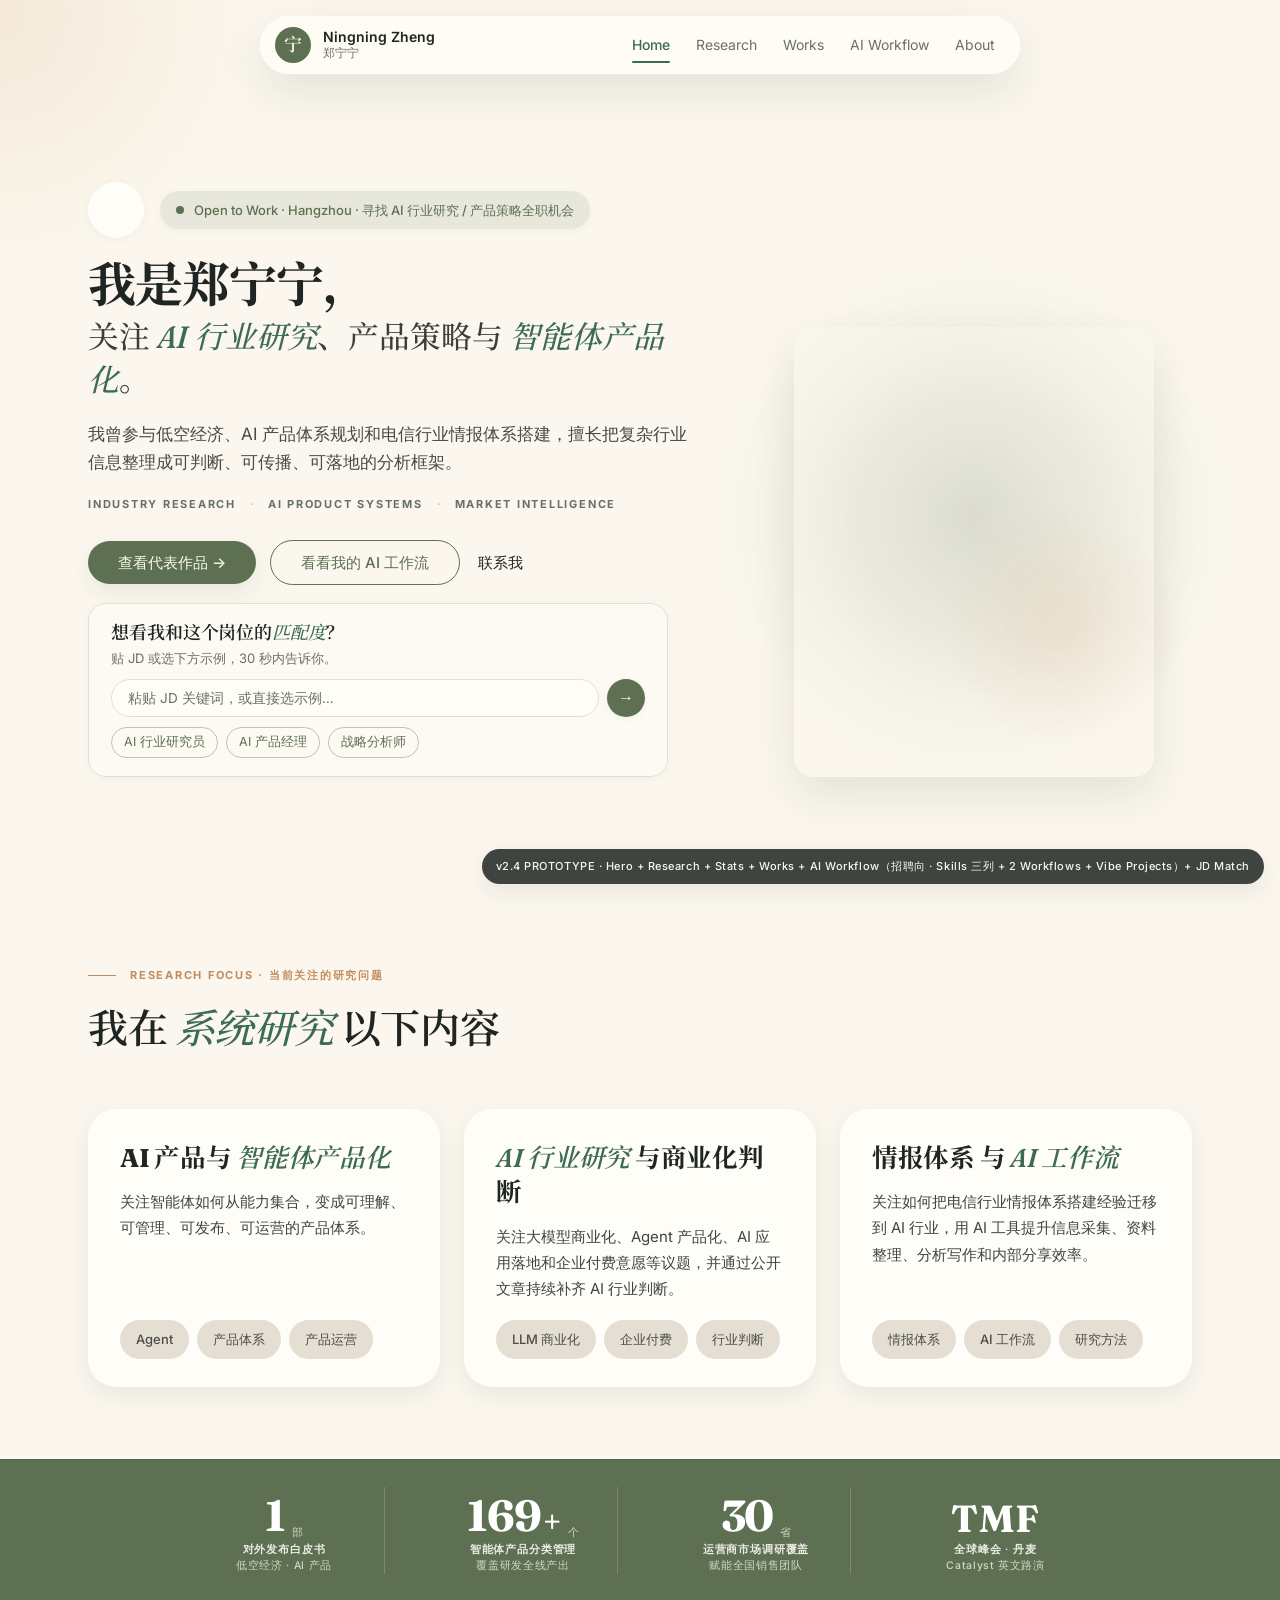
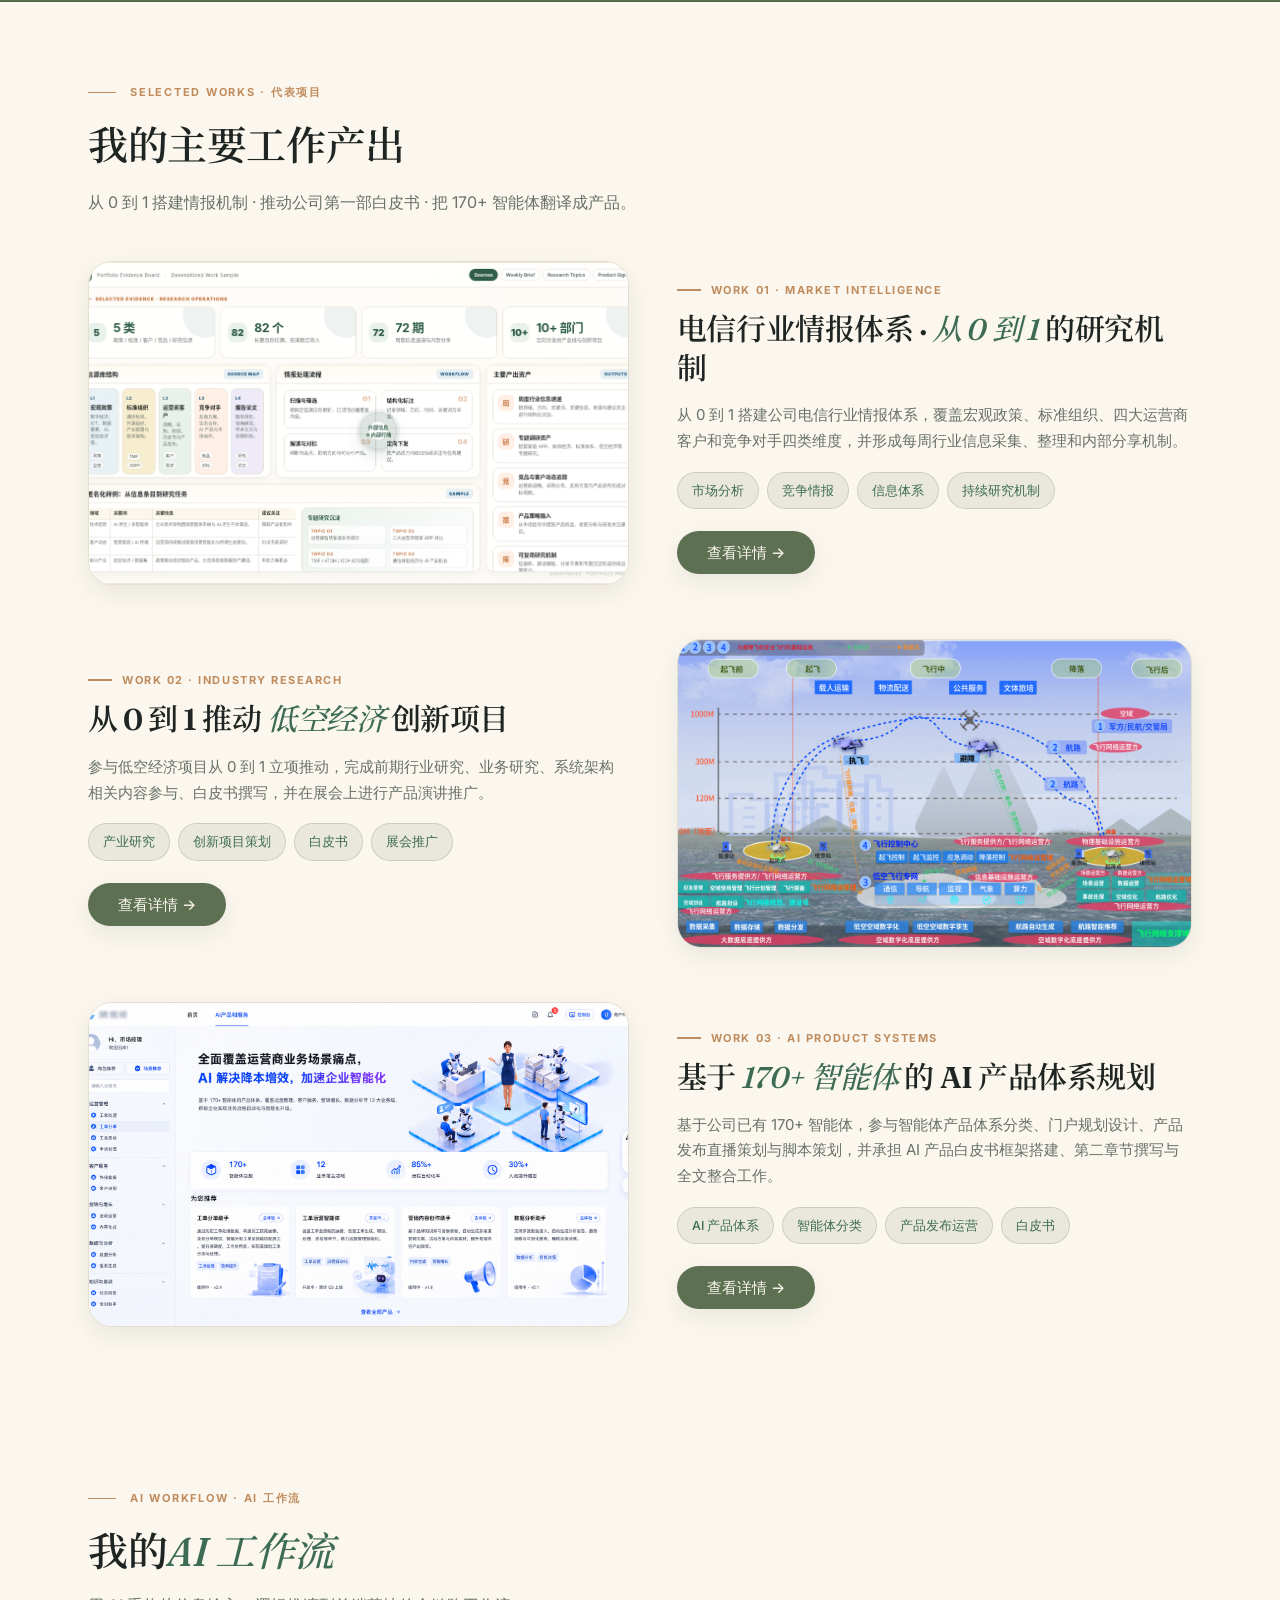
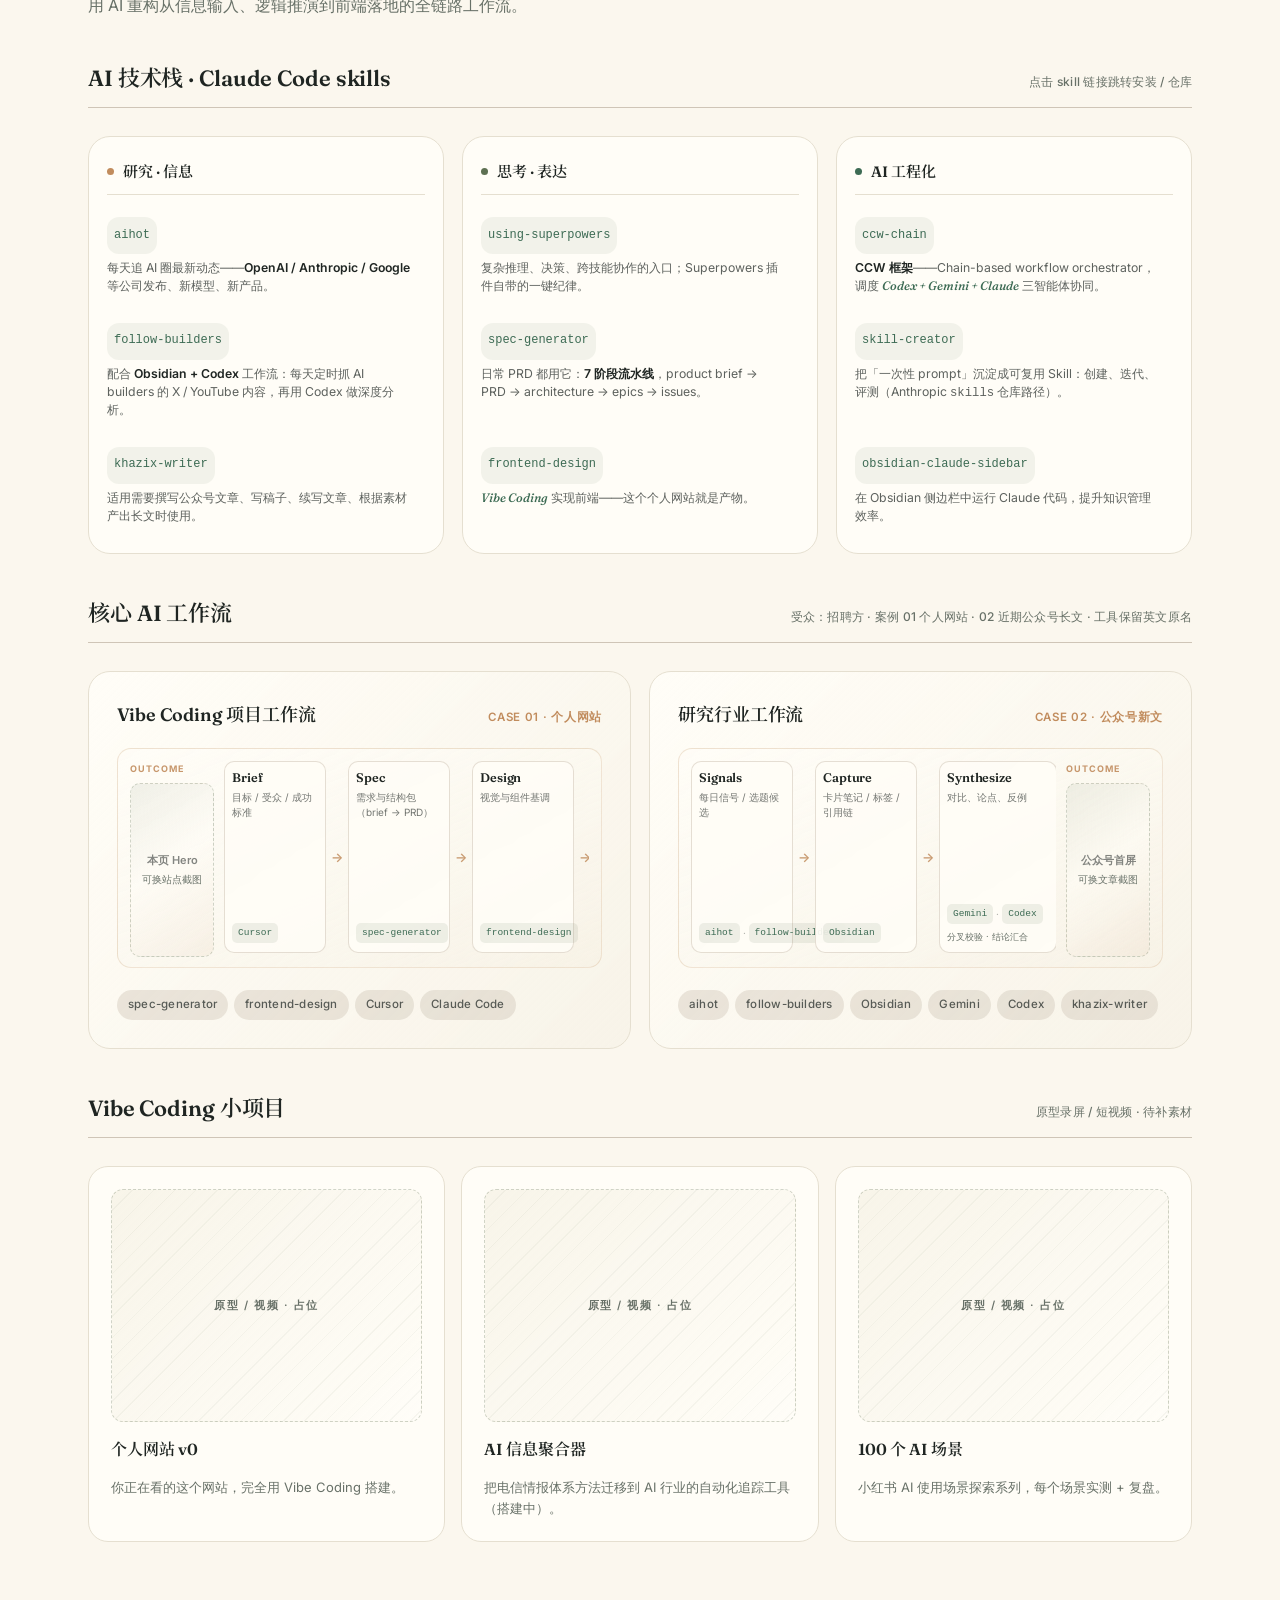
==== prototype-v2.4.html @ 297b3e96 "prototype: inline HTML/CSS diagrams for core AI workflows (5 stages, outcome thumbs, Build dual tool" ====
<!DOCTYPE html>
<html lang="zh-CN">
<head>
<meta charset="UTF-8">
<meta name="viewport" content="width=device-width, initial-scale=1.0">
<title>郑宁宁 · 个人网站 v2.4 原型（Hero + Research Focus）</title>
<link rel="preconnect" href="https://fonts.googleapis.com">
<link rel="preconnect" href="https://fonts.gstatic.com" crossorigin>
<link href="https://fonts.googleapis.com/css2?family=Fraunces:ital,opsz,wght@0,9..144,400;0,9..144,500;0,9..144,600;0,9..144,700;1,9..144,400;1,9..144,500;1,9..144,600&family=Inter:wght@400;500;600;700&family=Noto+Serif+SC:wght@400;500;600;700&display=swap" rel="stylesheet">
<style>
:root {
  /* ===== Colors ===== */
  --bg-primary: #FBF7EE;
  --bg-secondary: #F5F0E3;
  --bg-paper: #FFFDF7;
  --ink: #1F2522;
  --muted: #687168;
  --moss: #5D7052;
  --moss-deep: #3D6B54;
  --rust: #C18C5D;
  --amber: #D4A574;
  --line: #E5DFD0;
  --line-strong: #CFC5B7;

  /* ===== Radius ===== */
  --r-pill: 999px;
  --r-card-lg: 24px;
  --r-card: 18px;
  --r-img: 20px;
  --r-sm: 12px;

  /* ===== Shadows ===== */
  --shadow-sm: 0 2px 8px rgba(31, 37, 34, 0.04);
  --shadow-md: 0 8px 24px rgba(31, 37, 34, 0.08);
  --shadow-lg: 0 18px 46px rgba(31, 37, 34, 0.10);
  --shadow-hover: 0 14px 32px rgba(31, 37, 34, 0.12);

  /* ===== Fonts ===== */
  --font-display: "Fraunces", "Noto Serif SC", "Songti SC", serif;
  --font-body: "Inter", "PingFang SC", -apple-system, system-ui, sans-serif;
  --font-mono: ui-monospace, SFMono-Regular, "SF Mono", Menlo, Monaco, Consolas, "Liberation Mono", monospace;
}

* { box-sizing: border-box; margin: 0; padding: 0; }
html { scroll-behavior: smooth; }

body {
  font-family: var(--font-body);
  background: var(--bg-primary);
  color: var(--ink);
  font-size: 16px;
  line-height: 1.7;
  overflow-x: hidden;
  -webkit-font-smoothing: antialiased;
  -moz-osx-font-smoothing: grayscale;
}

a { text-decoration: none; color: inherit; }

/* ============================================
   Cursor halo (v2.2 保留 · 全局氛围)
============================================ */
.cursor-halo {
  position: fixed;
  width: 600px;
  height: 600px;
  border-radius: 50%;
  background: radial-gradient(circle, rgba(212, 165, 116, 0.16), transparent 60%);
  pointer-events: none;
  z-index: 0;
  transform: translate(-50%, -50%);
  transition: transform 400ms cubic-bezier(0.2, 0.8, 0.2, 1);
  mix-blend-mode: multiply;
}

/* ============================================
   C0 · Sticky Navigation Pill (v2.3 新增)
============================================ */
.nav-wrapper {
  position: sticky;
  top: 16px;
  z-index: 100;
  padding: 0 16px;
  margin-top: 16px;
}

.nav {
  max-width: min(760px, 92vw);
  margin: 0 auto;
  display: flex;
  align-items: center;
  justify-content: space-between;
  padding: 10px 24px 10px 14px;
  border-radius: var(--r-pill);
  background: rgba(255, 253, 247, 0.82);
  backdrop-filter: blur(20px) saturate(160%);
  -webkit-backdrop-filter: blur(20px) saturate(160%);
  box-shadow: var(--shadow-lg);
  border: 1px solid rgba(255, 255, 255, 0.6);
}

.nav-left {
  display: flex;
  align-items: center;
  gap: 12px;
}

.nav-logo {
  width: 36px;
  height: 36px;
  border-radius: 50%;
  background: var(--moss);
  display: flex;
  align-items: center;
  justify-content: center;
  color: var(--bg-primary);
  font-family: var(--font-display);
  font-size: 18px;
  font-weight: 600;
  line-height: 1;
}

.nav-name {
  display: flex;
  flex-direction: column;
  line-height: 1.2;
}

.nav-name-en {
  font-size: 14px;
  font-weight: 600;
  color: var(--ink);
}

.nav-name-cn {
  font-size: 12px;
  color: var(--muted);
}

.nav-links {
  display: flex;
  gap: 26px;
}

.nav-link {
  font-size: 14px;
  color: var(--muted);
  transition: color 200ms;
  position: relative;
  padding: 4px 0;
}

.nav-link:hover { color: var(--ink); }

.nav-link.active {
  color: var(--moss-deep);
  font-weight: 500;
}

.nav-link.active::after {
  content: "";
  position: absolute;
  bottom: -2px;
  left: 0;
  right: 0;
  height: 2px;
  background: var(--moss-deep);
  border-radius: 2px;
}

@media (max-width: 768px) {
  .nav-links { gap: 14px; }
  .nav-link { font-size: 13px; }
  .nav-name-en { font-size: 13px; }
  .nav-name-cn { font-size: 11px; }
}

/* ============================================
   Hero Section (v2.4 排版重做)
============================================ */
.hero {
  max-width: 1200px;
  margin: 0 auto;
  padding: clamp(80px, 12vh, 140px) clamp(24px, 4vw, 48px);
  display: grid;
  grid-template-columns: 1.4fr 1fr;
  gap: 56px;
  align-items: center;
  position: relative;
  z-index: 1;
}

@media (max-width: 968px) {
  .hero {
    grid-template-columns: 1fr;
    gap: 40px;
    padding: clamp(56px, 9vh, 88px) clamp(24px, 4vw, 48px);
  }
}

.hero-left {
  display: flex;
  flex-direction: column;
  align-items: flex-start;
  gap: 18px;
  align-self: start;
}

.hero-meta-row {
  display: flex;
  align-items: center;
  gap: 16px;
  flex-wrap: wrap;
}

.hero-avatar {
  width: 56px;
  height: 56px;
  border-radius: 50%;
  background: var(--bg-paper) url('个人AI头像设计/Gemini生成4.jpg') center center / cover no-repeat;
  border: 1.5px solid var(--bg-paper);
  box-shadow: var(--shadow-sm);
  flex-shrink: 0;
}

/* C1 Status Chip */
.status-chip {
  display: inline-flex;
  align-items: center;
  gap: 10px;
  padding: 8px 16px;
  background: rgba(93, 112, 82, 0.12);
  border-radius: var(--r-pill);
  color: var(--moss);
  font-size: 13px;
  font-weight: 500;
  box-shadow: var(--shadow-sm);
}

.status-dot {
  width: 8px;
  height: 8px;
  border-radius: 50%;
  background: var(--moss);
  animation: pulse 2s ease-in-out infinite;
}

@keyframes pulse {
  0%, 100% { opacity: 1; transform: scale(1); }
  50% { opacity: 0.65; transform: scale(0.85); }
}

/* === Hero h1 v2.4.1 · 双行节奏 · 缩小字号 === */
.hero-headline {
  font-family: var(--font-display);
  color: var(--ink);
  max-width: 640px;
  display: flex;
  flex-direction: column;
  gap: 2px;
}

.hero-headline-l1 {
  font-size: clamp(32px, 3.8vw, 48px);
  font-weight: 700;
  line-height: 1.2;
  letter-spacing: -0.02em;
}

.hero-headline-l2 {
  font-size: clamp(22px, 2.4vw, 32px);
  font-weight: 500;
  line-height: 1.4;
  letter-spacing: -0.005em;
  color: rgba(31, 37, 34, 0.88);
}

.hero-headline em {
  font-style: italic;
  font-weight: 500;
  color: var(--moss-deep);
  font-feature-settings: 'kern', 'liga';
}

.hero-subtitle {
  font-size: 17px;
  line-height: 1.7;
  color: rgba(31, 37, 34, 0.82);
  max-width: 600px;
}

.hero-tags {
  display: flex;
  gap: 14px;
  flex-wrap: wrap;
  font-family: var(--font-body);
  font-size: 11px;
  font-weight: 700;
  text-transform: uppercase;
  letter-spacing: 0.16em;
  color: var(--muted);
  align-items: center;
}

.hero-tag-sep {
  color: var(--line-strong);
  letter-spacing: 0;
}

.hero-ctas {
  display: flex;
  gap: 14px;
  align-items: center;
  flex-wrap: wrap;
  margin-top: 8px;
}

.btn {
  display: inline-flex;
  align-items: center;
  gap: 6px;
  padding: 14px 30px;
  border-radius: var(--r-pill);
  font-family: var(--font-body);
  font-size: 15px;
  font-weight: 500;
  transition: all 200ms cubic-bezier(0.2, 0.8, 0.2, 1);
  border: none;
  cursor: pointer;
  line-height: 1;
}

.btn-primary {
  background: var(--moss);
  color: var(--bg-primary);
  box-shadow: var(--shadow-md);
}

.btn-primary:hover {
  transform: translateY(-2px);
  box-shadow: var(--shadow-hover);
}

.btn-secondary {
  background: transparent;
  color: var(--moss);
  border: 1.5px solid var(--moss);
}

.btn-secondary:hover {
  transform: translateY(-2px);
  background: rgba(93, 112, 82, 0.06);
}

.btn-tertiary {
  background: transparent;
  color: var(--ink);
  padding: 14px 4px;
  font-weight: 500;
}

.btn-tertiary:hover {
  text-decoration: underline;
  text-underline-offset: 4px;
  text-decoration-thickness: 1px;
}

/* Hero right column */
.hero-right {
  position: relative;
  display: flex;
  justify-content: center;
  align-items: flex-end;
  align-self: end;
  min-height: 440px;
}

.hero-blob {
  position: absolute;
  width: 520px;
  height: 520px;
  background: radial-gradient(circle, rgba(93, 112, 82, 0.20), rgba(93, 112, 82, 0.04) 50%, transparent 70%);
  border-radius: 50%;
  animation: float 6s ease-in-out infinite;
  z-index: 0;
  filter: blur(2px);
}

.hero-blob-amber {
  position: absolute;
  width: 260px;
  height: 260px;
  bottom: 20px;
  right: 0;
  background: radial-gradient(circle, rgba(212, 165, 116, 0.18), transparent 65%);
  border-radius: 50%;
  z-index: 0;
  filter: blur(2px);
}

@keyframes float {
  0%, 100% { transform: translateY(0); }
  50% { transform: translateY(-10px); }
}

.hero-photo {
  width: clamp(280px, 30vw, 360px);
  aspect-ratio: 4 / 5;
  border-radius: var(--r-img);
  box-shadow: var(--shadow-lg);
  background: url('郑宁宁证件照.PNG') center 20% / cover no-repeat;
  position: relative;
  z-index: 1;
}

/* ============================================
   Research Focus Section (v2.4 字体升级)
============================================ */
.research {
  max-width: 1200px;
  margin: 0 auto;
  padding: clamp(64px, 8vh, 96px) clamp(24px, 4vw, 48px);
  position: relative;
  z-index: 1;
}

.section-header {
  margin-bottom: 56px;
}

.eyebrow {
  display: inline-flex;
  align-items: center;
  gap: 14px;
  font-family: var(--font-body);
  font-size: 11px;
  font-weight: 700;
  text-transform: uppercase;
  letter-spacing: 0.16em;
  color: var(--rust);
  margin-bottom: 20px;
}

.eyebrow::before {
  content: "";
  width: 28px;
  height: 1px;
  background: var(--rust);
}

.section-h2 {
  font-family: var(--font-display);
  font-size: clamp(28px, 3.4vw, 40px);
  font-weight: 600;
  line-height: 1.2;
  letter-spacing: -0.01em;
  color: var(--ink);
  max-width: 700px;
}

.section-h2 em {
  font-style: italic;
  color: var(--moss-deep);
  font-weight: 500;
}

.research-grid {
  display: grid;
  grid-template-columns: repeat(3, 1fr);
  gap: 24px;
}

@media (max-width: 968px) {
  .research-grid {
    grid-template-columns: 1fr;
    gap: 20px;
  }
}

.research-card {
  background: var(--bg-paper);
  padding: 32px 32px 28px;
  border-radius: 28px;
  box-shadow: var(--shadow-md);
  transition: all 240ms cubic-bezier(0.2, 0.8, 0.2, 1);
  display: flex;
  flex-direction: column;
  gap: 14px;
}

.research-card:hover {
  transform: translateY(-4px);
  box-shadow: var(--shadow-hover);
}

/* === Card eyebrow pill · v2.4.1 顶部主题徽章 === */
.card-eyebrow {
  display: inline-flex;
  align-items: center;
  align-self: flex-start;
  padding: 6px 14px;
  font-family: var(--font-body);
  font-size: 12px;
  font-weight: 600;
  background: rgba(93, 112, 82, 0.12);
  color: var(--moss);
  border-radius: var(--r-pill);
  letter-spacing: 0.02em;
  margin-bottom: 2px;
}

/* === Card h3 v2.4.1 · 字号加大、加粗 === */
.card-h3 {
  font-family: var(--font-display);
  font-size: clamp(22px, 2vw, 28px);
  font-weight: 700;
  line-height: 1.35;
  letter-spacing: -0.01em;
  color: var(--ink);
}

.card-h3 em {
  font-style: italic;
  font-weight: 600;
  color: var(--moss-deep);
}

.card-body {
  font-family: var(--font-body);
  font-size: 15px;
  line-height: 1.75;
  color: rgba(31, 37, 34, 0.85);
  flex: 1;
}

.card-tags {
  display: flex;
  gap: 8px;
  flex-wrap: nowrap;
  margin-top: 4px;
}

/* === Keyword tag v2.4.1 · 米沙色（参考新截图） === */
.tag {
  display: inline-block;
  padding: 8px 16px;
  font-size: 13px;
  font-weight: 500;
  font-family: var(--font-body);
  background: rgba(207, 197, 183, 0.55);
  color: rgba(31, 37, 34, 0.78);
  border-radius: var(--r-pill);
  transition: all 200ms;
  white-space: nowrap;
}

.tag:hover {
  background: rgba(193, 140, 93, 0.22);
  color: var(--moss-deep);
}

/* ============================================
   数字 Bar · 4 个量化锚（§3.3 · v2.4.6 条带高度缩短约 ¼）
   对齐 PRD §3.3：可信度锚；背景用 --moss 与上方米白内容区形成明确区隔
============================================ */
.stats {
  background: var(--moss);
  padding: clamp(21px, 3vh, 33px) 0;
  position: relative;
  z-index: 1;
  border-top: 1px solid rgba(45, 58, 42, 0.22);
  border-bottom: 1px solid rgba(45, 58, 42, 0.18);
}

.stats-inner {
  /* 略加宽 + 列间距，避免四列挤在中间、两侧过空 */
  max-width: min(960px, 96vw);
  margin: 0 auto;
  padding: 0 clamp(16px, 3vw, 36px);
  display: grid;
  grid-template-columns: repeat(4, 1fr);
  column-gap: clamp(20px, 3.5vw, 44px);
}

.stat {
  padding: 1px clamp(8px, 1vw, 12px);
  border-right: 1px solid rgba(255, 253, 247, 0.18);
  display: flex;
  flex-direction: column;
  align-items: center;
  text-align: center;
  gap: 5px;
}

.stat:first-child { padding-left: 0; }
.stat:last-child {
  padding-right: 0;
  border-right: none;
}

.stat-value {
  font-family: var(--font-display);
  display: flex;
  flex-wrap: wrap;
  align-items: flex-end;
  align-content: flex-end;
  justify-content: center;
  gap: 4px 5px;
  color: #fff;
  line-height: 1;
  /* 与「数字 + 单位」行同高（整体高度缩短约 ¼ 后仍保留 TMF 与副文对齐） */
  min-height: clamp(39px, 5.1vw, 50px);
}

/* 主数字与英文字母：高对比 Fraunces、纯白（对齐截图主行） */
.stat-num {
  font-size: clamp(28px, 3.4vw, 44px);
  font-weight: 700;
  letter-spacing: -0.03em;
  font-feature-settings: 'onum', 'lnum';
  color: #fff;
}

.stat-num-text {
  font-size: clamp(24px, 2.95vw, 38px);
  font-weight: 700;
  letter-spacing: 0.02em;
  color: #fff;
  text-transform: uppercase;
}

/* 「+」与数字同组、同色（截图中为大号衬线的一部分） */
.stat-plus {
  font-family: var(--font-display);
  font-size: clamp(22px, 2.6vw, 34px);
  font-weight: 700;
  color: #fff;
  margin-left: -2px;
  line-height: 1;
  letter-spacing: -0.02em;
}

.stat-unit {
  font-family: var(--font-body);
  font-size: 11px;
  font-weight: 500;
  color: rgba(255, 253, 247, 0.72);
  letter-spacing: 0.02em;
  margin-left: 2px;
}

/* 下方说明：双行、略浅于主数字的米白字 */
.stat-label {
  display: flex;
  flex-direction: column;
  align-items: center;
  gap: 2px;
  max-width: 11.5em;
}

.stat-label-line {
  display: block;
  font-family: var(--font-body);
  font-size: 10.5px;
  font-weight: 500;
  letter-spacing: 0.06em;
  line-height: 1.35;
  color: rgba(255, 253, 247, 0.72);
}

.stat-label-line:first-child {
  font-weight: 600;
  letter-spacing: 0.08em;
  color: rgba(255, 253, 247, 0.88);
}

@media (max-width: 768px) {
  .stats-inner {
    grid-template-columns: repeat(2, 1fr);
    gap: 18px 14px;
  }
  .stat {
    padding: 0;
    border-right: none;
  }
}

/* ============================================
   §3.4 Selected Works · 3 张项目卡（zig-zag）
   默认排序：C 情报 → A 低空 → B 智能体（PRD §3.4）
============================================ */
.works {
  max-width: 1200px;
  margin: 0 auto;
  padding: clamp(64px, 8vh, 100px) clamp(24px, 4vw, 48px) clamp(72px, 9vh, 112px);
  position: relative;
  z-index: 1;
  scroll-margin-top: 96px;
}

.works-header {
  margin-bottom: clamp(40px, 5vh, 56px);
  max-width: 720px;
}

.works-lede {
  margin-top: 18px;
  font-size: 16px;
  line-height: 1.75;
  color: var(--muted);
  max-width: 680px;
}

.works-row {
  display: grid;
  grid-template-columns: minmax(0, 1.05fr) minmax(0, 1fr);
  gap: clamp(28px, 4vw, 48px);
  align-items: center;
  margin-bottom: clamp(48px, 6vh, 80px);
}

.works-row:last-of-type {
  margin-bottom: 0;
}

#work-telecom-intelligence,
#work-low-altitude,
#work-ai-agent {
  scroll-margin-top: 96px;
}

@media (max-width: 900px) {
  .works-row {
    grid-template-columns: 1fr;
  }

  .works-row .works-media {
    order: -1;
  }
}

.works-media {
  display: flex;
  align-items: stretch;
  border-radius: var(--r-card-lg);
  overflow: hidden;
  border: 1px solid var(--line);
  box-shadow: var(--shadow-md);
  aspect-ratio: 5 / 3;
  background: var(--bg-paper);
  transition: transform 280ms cubic-bezier(0.2, 0.8, 0.2, 1), box-shadow 280ms ease;
}

.works-media:hover {
  transform: translateY(-3px);
  box-shadow: var(--shadow-hover);
}

.works-media img {
  width: 100%;
  height: 100%;
  object-fit: cover;
  display: block;
}

/* 无本地 Evidence 图时：苔藓 / 蓝灰渐变占位（可换 <img>） */
.works-figure-placeholder {
  flex: 1;
  width: 100%;
  min-height: 0;
  display: flex;
  align-items: flex-end;
  justify-content: flex-start;
  padding: 16px 18px;
  background: linear-gradient(145deg, rgba(93, 112, 82, 0.18) 0%, rgba(255, 253, 247, 0.96) 48%, rgba(212, 165, 116, 0.12) 100%);
}

.works-figure-placeholder--agents {
  background: linear-gradient(205deg, rgba(47, 95, 127, 0.2) 0%, rgba(255, 253, 247, 0.96) 52%, rgba(93, 112, 82, 0.1) 100%);
}

.works-figure-note {
  font-size: 11px;
  font-weight: 600;
  letter-spacing: 0.06em;
  text-transform: uppercase;
  color: rgba(31, 37, 34, 0.45);
  line-height: 1.35;
  max-width: 14em;
}

.works-copy {
  min-width: 0;
}

.works-card-eyebrow {
  display: inline-flex;
  align-items: center;
  gap: 10px;
  font-size: 11px;
  font-weight: 700;
  letter-spacing: 0.14em;
  text-transform: uppercase;
  color: var(--rust);
  margin-bottom: 12px;
  font-family: var(--font-body);
}

.works-card-eyebrow::before {
  content: "";
  width: 24px;
  height: 2px;
  background: var(--rust);
}

.works-card-title {
  font-family: var(--font-display);
  font-size: clamp(22px, 2.4vw, 30px);
  font-weight: 600;
  line-height: 1.28;
  letter-spacing: -0.015em;
  color: var(--ink);
  margin-bottom: 14px;
}

.works-card-title em {
  font-style: italic;
  font-weight: 500;
  color: var(--moss-deep);
}

.works-card-body {
  font-size: 15px;
  line-height: 1.72;
  color: var(--muted);
  margin-bottom: 18px;
}

.works-tags {
  display: flex;
  flex-wrap: wrap;
  gap: 8px;
  margin-bottom: 22px;
}

.works-tag {
  display: inline-block;
  padding: 7px 14px;
  font-size: 12.5px;
  font-weight: 500;
  font-family: var(--font-body);
  border-radius: var(--r-pill);
  background: rgba(93, 112, 82, 0.1);
  color: var(--moss-deep);
  border: 1px solid rgba(93, 112, 82, 0.22);
}

.works-cta {
  display: inline-flex;
}

/* ============================================
   §3.9 我的 AI 工作流 · Skills + 工作流图 + Vibe Coding
============================================ */
.toolkit {
  max-width: 1200px;
  margin: 0 auto;
  padding: clamp(64px, 8vh, 100px) clamp(24px, 4vw, 48px) clamp(72px, 9vh, 112px);
  position: relative;
  z-index: 1;
  scroll-margin-top: 96px;
}

.toolkit-header {
  margin-bottom: clamp(40px, 5vh, 56px);
  max-width: 760px;
}

.toolkit-lede {
  margin-top: 16px;
  font-size: 16px;
  line-height: 1.72;
  color: var(--muted);
  max-width: 660px;
}

.toolkit-block {
  margin-bottom: clamp(40px, 5vh, 64px);
}

.toolkit-block:last-child {
  margin-bottom: 0;
}

.toolkit-block-head {
  display: flex;
  align-items: baseline;
  justify-content: space-between;
  gap: 16px;
  padding-bottom: 14px;
  margin-bottom: 28px;
  border-bottom: 1px solid var(--line-strong);
}

.toolkit-block-title {
  font-family: var(--font-display);
  font-size: clamp(18px, 1.8vw, 22px);
  font-weight: 600;
  line-height: 1.3;
  letter-spacing: -0.005em;
  color: var(--ink);
}

.toolkit-block-meta {
  font-family: var(--font-body);
  font-size: 12px;
  font-weight: 500;
  color: var(--muted);
  letter-spacing: 0.02em;
}

/* ---------- §3.9.a · 三列并排类目卡（subgrid 同步每排 skill 行高 · 小屏单列） ---------- */
.category-grid {
  display: flex;
  flex-direction: row;
  flex-wrap: nowrap;
  gap: 18px;
  width: 100%;
  align-items: stretch;
}

.category-card {
  flex: 1 1 0;
  min-width: 0;
  display: flex;
  flex-direction: column;
  /* 垂直方向约 ×5/6，整体卡片高度缩短约六分之一 */
  padding: 22px 18px 18px;
  background: var(--bg-paper);
  border: 1px solid var(--line);
  border-radius: 22px;
  transition: border-color 220ms ease, box-shadow 220ms ease, transform 220ms cubic-bezier(0.2, 0.8, 0.2, 1);
  position: relative;
  overflow: hidden;
}

.category-card::before {
  content: "";
  position: absolute;
  top: 0;
  left: 0;
  right: 0;
  height: 3px;
  background: var(--rust);
  opacity: 0;
  transition: opacity 220ms;
}

.category-card[data-group="thinking"]::before { background: var(--moss); }
.category-card[data-group="engineering"]::before { background: var(--moss-deep); }

.category-card:hover {
  transform: translateY(-2px);
  box-shadow: var(--shadow-md);
  border-color: rgba(93, 112, 82, 0.28);
}

.category-card:hover::before {
  opacity: 1;
}

.category-title {
  display: flex;
  align-items: center;
  gap: 9px;
  font-family: var(--font-display);
  font-size: 15px;
  font-weight: 600;
  letter-spacing: -0.005em;
  color: var(--ink);
  padding-bottom: 10px;
  margin-bottom: 5px;
  border-bottom: 1px solid var(--line);
}

.category-title::before {
  content: "";
  width: 7px;
  height: 7px;
  border-radius: 50%;
  background: var(--rust);
  flex-shrink: 0;
}

.category-card[data-group="thinking"] .category-title::before { background: var(--moss); }
.category-card[data-group="engineering"] .category-title::before { background: var(--moss-deep); }

.category-skills {
  display: flex;
  flex-direction: column;
  gap: 7px;
  margin-top: 1px;
  flex: 1 1 auto;
  min-height: 0;
}

.skill-item {
  display: flex;
  flex-direction: column;
  justify-content: flex-start;
  gap: 5px;
  padding: 10px 7px;
  margin: 0 -7px;
  border-radius: 12px;
  text-decoration: none;
  color: inherit;
  transition: background 180ms ease, transform 180ms ease, box-shadow 180ms ease;
  position: relative;
  flex: 0 0 auto;
  min-height: 0;
  box-sizing: border-box;
}

.skill-item::after {
  content: "↗";
  position: absolute;
  top: 11px;
  right: 7px;
  font-size: 12px;
  color: var(--muted);
  opacity: 0;
  transform: translate(-4px, 4px);
  transition: all 180ms ease;
}

.skill-item:hover {
  background: rgba(93, 112, 82, 0.07);
  transform: translateX(2px) translateY(-1px);
  box-shadow: 0 10px 26px rgba(31, 37, 34, 0.06);
}

.skill-item:hover .skill-item-name {
  background: rgba(93, 112, 82, 0.14);
  transform: translateY(-1px);
}

.skill-item:hover::after {
  opacity: 1;
  transform: translate(0, 0);
  color: var(--moss-deep);
}

.skill-item:focus-visible {
  outline: 2px solid var(--moss);
  outline-offset: 2px;
}

.skill-item-name {
  display: inline-flex;
  align-self: flex-start;
  font-family: var(--font-mono);
  font-size: 12px;
  font-weight: 500;
  color: var(--moss-deep);
  background: rgba(93, 112, 82, 0.08);
  padding: 2px 7px;
  border-radius: var(--r-sm);
  letter-spacing: 0;
  transition: transform 180ms ease, background 180ms ease;
}

.skill-item-desc {
  font-family: var(--font-body);
  font-size: 12.25px;
  line-height: 1.5;
  color: rgba(31, 37, 34, 0.72);
  padding-right: 14px;
  flex: 0 1 auto;
}

.skill-item-desc strong { color: var(--ink); font-weight: 600; }
.skill-item-desc em {
  font-family: var(--font-display);
  font-style: italic;
  font-weight: 500;
  color: var(--moss-deep);
}

/* 桌面：三列共享 4 行轨道，每排 skill 整行等高；名称区统一 min-height 避免换行参差不齐 */
@supports (grid-template-rows: subgrid) {
  .category-grid {
    display: grid;
    grid-template-columns: repeat(3, minmax(0, 1fr));
    grid-template-rows: repeat(4, auto);
    column-gap: 18px;
    row-gap: 7px;
    align-items: stretch;
  }

  .category-card {
    display: grid;
    grid-template-rows: subgrid;
    grid-row: 1 / span 4;
    flex: unset;
  }

  .category-card:nth-child(1) { grid-column: 1; }
  .category-card:nth-child(2) { grid-column: 2; }
  .category-card:nth-child(3) { grid-column: 3; }

  .category-skills {
    display: contents;
  }

  .skill-item {
    align-self: stretch;
    min-height: 0;
  }

  .skill-item-desc {
    flex: 1 1 auto;
    min-height: 0;
  }

  .skill-item-name {
    min-height: 2.3rem;
    align-items: center;
    line-height: 1.32;
    word-break: break-word;
  }
}

@media (max-width: 640px) {
  .category-grid {
    display: flex !important;
    flex-direction: column;
    flex-wrap: nowrap;
    gap: 18px;
  }

  .category-card {
    display: flex !important;
    flex-direction: column;
    flex: 1 1 auto;
    width: 100%;
    grid-column: unset !important;
    grid-row: unset !important;
  }

  .category-skills {
    display: flex !important;
    flex-direction: column;
    gap: 7px;
  }

  .skill-item-desc {
    flex: 0 1 auto !important;
  }

  .skill-item-name {
    min-height: 0 !important;
  }
}
/* ---------- §3.9.b · 核心 AI 工作流（内联 HTML/CSS 流程图） ---------- */
.workflow-grid {
  display: grid;
  grid-template-columns: repeat(2, 1fr);
  gap: 18px;
}

.workflow-card {
  display: flex;
  flex-direction: column;
  gap: 18px;
  padding: 28px;
  background: linear-gradient(135deg, rgba(255, 253, 247, 1) 0%, rgba(245, 240, 227, 0.5) 100%);
  border: 1px solid var(--line);
  border-radius: 22px;
  transition: all 240ms cubic-bezier(0.2, 0.8, 0.2, 1);
}

.workflow-card:hover {
  transform: translateY(-3px);
  border-color: rgba(193, 140, 93, 0.32);
  box-shadow: var(--shadow-md);
}

.workflow-card-head {
  display: flex;
  align-items: baseline;
  justify-content: space-between;
  gap: 12px;
  flex-wrap: wrap;
}

.workflow-card-title {
  font-family: var(--font-display);
  font-size: 18px;
  font-weight: 600;
  letter-spacing: -0.005em;
  color: var(--ink);
}

.workflow-card-sub {
  font-family: var(--font-body);
  font-size: 11.5px;
  font-weight: 600;
  letter-spacing: 0.06em;
  text-transform: uppercase;
  color: var(--rust);
}

.workflow-diagram {
  width: 100%;
  min-height: 220px;
  border-radius: 14px;
  border: 1px solid rgba(193, 140, 93, 0.22);
  background: linear-gradient(160deg, rgba(255, 253, 247, 0.96) 0%, rgba(245, 240, 227, 0.55) 100%);
  padding: 12px 12px 10px;
  box-sizing: border-box;
}

.workflow-diagram--vibe {
  display: grid;
  grid-template-columns: 84px minmax(0, 1fr);
  gap: 10px;
  align-items: stretch;
}

.workflow-diagram--research {
  display: grid;
  grid-template-columns: minmax(0, 1fr) 84px;
  gap: 10px;
  align-items: stretch;
}

.workflow-outcome {
  display: flex;
  flex-direction: column;
  gap: 6px;
  min-height: 0;
}

.workflow-outcome-label {
  font-family: var(--font-body);
  font-size: 9px;
  font-weight: 700;
  letter-spacing: 0.12em;
  text-transform: uppercase;
  color: rgba(193, 140, 93, 0.9);
}

.workflow-outcome-frame {
  flex: 1;
  min-height: 168px;
  border-radius: 10px;
  border: 1px dashed rgba(93, 112, 82, 0.28);
  background:
    linear-gradient(145deg, rgba(93, 112, 82, 0.09) 0%, rgba(255, 253, 247, 0.5) 45%, rgba(193, 140, 93, 0.08) 100%);
  display: flex;
  flex-direction: column;
  align-items: center;
  justify-content: center;
  text-align: center;
  padding: 8px 6px;
  font-family: var(--font-body);
  font-size: 11px;
  line-height: 1.45;
  font-weight: 600;
  color: rgba(31, 37, 34, 0.55);
}

.workflow-outcome-frame small {
  display: block;
  margin-top: 4px;
  font-size: 9.5px;
  font-weight: 500;
  color: var(--muted);
}

.workflow-pipeline {
  display: flex;
  flex-direction: row;
  flex-wrap: nowrap;
  align-items: stretch;
  gap: 4px;
  overflow-x: auto;
  overflow-y: hidden;
  padding-bottom: 4px;
  scrollbar-width: thin;
  -webkit-overflow-scrolling: touch;
}

.workflow-stage {
  flex: 0 0 auto;
  width: 102px;
  min-width: 96px;
  max-width: 118px;
  padding: 8px 7px 9px;
  border-radius: 10px;
  background: rgba(255, 253, 247, 0.92);
  border: 1px solid rgba(207, 197, 183, 0.55);
  display: flex;
  flex-direction: column;
  gap: 5px;
  box-sizing: border-box;
}

.workflow-stage--wide {
  width: 118px;
  min-width: 112px;
  max-width: 132px;
}

.workflow-stage-name {
  font-family: var(--font-display);
  font-size: 12.5px;
  font-weight: 600;
  letter-spacing: -0.01em;
  color: var(--ink);
  line-height: 1.2;
}

.workflow-stage-out {
  margin: 0;
  font-family: var(--font-body);
  font-size: 10px;
  line-height: 1.42;
  color: rgba(31, 37, 34, 0.62);
}

.workflow-stage-tools {
  display: flex;
  flex-wrap: wrap;
  align-items: center;
  gap: 4px;
  margin-top: auto;
}

.workflow-stage-note {
  font-family: var(--font-body);
  font-size: 9px;
  line-height: 1.35;
  color: var(--muted);
  margin-top: 2px;
}

.wf-tool {
  display: inline-flex;
  padding: 2px 6px;
  font-family: var(--font-mono);
  font-size: 9.5px;
  font-weight: 500;
  color: var(--moss-deep);
  background: rgba(93, 112, 82, 0.1);
  border-radius: 5px;
  letter-spacing: 0;
  white-space: nowrap;
}

.wf-tool-pair {
  display: inline-flex;
  align-items: center;
  gap: 3px;
  flex-wrap: nowrap;
}

.wf-tool-pair .wf-tool-sep {
  font-size: 10px;
  color: rgba(31, 37, 34, 0.35);
  user-select: none;
}

.workflow-pipe {
  display: flex;
  align-items: center;
  align-self: center;
  flex-shrink: 0;
  padding: 0 1px;
  font-size: 13px;
  font-weight: 600;
  color: rgba(193, 140, 93, 0.85);
  line-height: 1;
}

.workflow-tools {
  display: flex;
  flex-wrap: wrap;
  gap: 6px;
  margin-top: 4px;
}

.workflow-tool {
  display: inline-flex;
  padding: 5px 11px;
  font-family: var(--font-body);
  font-size: 11.5px;
  font-weight: 500;
  color: rgba(31, 37, 34, 0.72);
  background: rgba(207, 197, 183, 0.42);
  border-radius: var(--r-pill);
  letter-spacing: 0.02em;
}

@media (max-width: 720px) {
  .workflow-grid { grid-template-columns: 1fr; }

  .workflow-diagram--vibe,
  .workflow-diagram--research {
    grid-template-columns: 1fr;
    grid-template-rows: auto auto;
  }

  .workflow-outcome-frame {
    min-height: 72px;
  }
}

/* ---------- §3.9.c · Vibe Coding 小项目（3 张卡占位） ---------- */
.vibe-grid {
  display: grid;
  grid-template-columns: repeat(3, 1fr);
  gap: 16px;
}

.vibe-card {
  display: flex;
  flex-direction: column;
  gap: 14px;
  padding: 22px;
  background: var(--bg-paper);
  border: 1px solid var(--line);
  border-radius: 20px;
  transition: all 220ms cubic-bezier(0.2, 0.8, 0.2, 1);
}

.vibe-card:hover {
  transform: translateY(-3px);
  box-shadow: var(--shadow-md);
  border-color: rgba(93, 112, 82, 0.28);
}

.vibe-preview {
  width: 100%;
  aspect-ratio: 4 / 3;
  border-radius: 12px;
  background:
    repeating-linear-gradient(
      135deg,
      transparent 0,
      transparent 14px,
      rgba(93, 112, 82, 0.05) 14px,
      rgba(93, 112, 82, 0.05) 15px
    ),
    linear-gradient(135deg, rgba(245, 240, 227, 0.7), rgba(255, 253, 247, 0.92));
  border: 1px dashed rgba(93, 112, 82, 0.28);
  display: flex;
  align-items: center;
  justify-content: center;
  color: var(--muted);
  font-family: var(--font-body);
  font-size: 11px;
  font-weight: 600;
  letter-spacing: 0.14em;
  text-transform: uppercase;
}

.vibe-card-name {
  font-family: var(--font-display);
  font-size: 16px;
  font-weight: 600;
  color: var(--ink);
}

.vibe-card-desc {
  font-family: var(--font-body);
  font-size: 13px;
  line-height: 1.6;
  color: var(--muted);
}

@media (max-width: 900px) {
  .vibe-grid { grid-template-columns: repeat(2, 1fr); }
}
@media (max-width: 560px) {
  .vibe-grid { grid-template-columns: 1fr; }
}

/* ============================================
   AI JD Match · Hero 内嵌 demo
============================================ */
.jd-match {
  margin-top: 0;
  padding: 16px 22px 18px;
  background: rgba(255, 253, 247, 0.55);
  border: 1px solid var(--line);
  border-radius: var(--r-card);
  box-shadow: var(--shadow-sm);
  max-width: 580px;
  width: 100%;
}

.jd-match-eyebrow {
  display: inline-flex;
  align-items: center;
  gap: 10px;
  font-size: 10.5px;
  font-weight: 700;
  text-transform: uppercase;
  letter-spacing: 0.16em;
  color: var(--rust);
  margin-bottom: 6px;
}

.jd-match-eyebrow span {
  width: 6px;
  height: 6px;
  border-radius: 50%;
  background: var(--rust);
  animation: pulse 2s ease-in-out infinite;
}

.jd-match-title {
  font-family: var(--font-display);
  font-size: 18px;
  font-weight: 600;
  line-height: 1.4;
  letter-spacing: -0.005em;
  color: var(--ink);
  margin-bottom: 2px;
  display: inline;
}

.jd-match-title em {
  font-style: italic;
  font-weight: 500;
  color: var(--moss-deep);
}

.jd-match-subtitle {
  font-size: 13px;
  line-height: 1.5;
  color: var(--muted);
  margin-bottom: 10px;
  margin-top: 2px;
}

.jd-match-row {
  display: flex;
  gap: 8px;
  margin-bottom: 10px;
}

.jd-match-input {
  flex: 1;
  padding: 9px 16px;
  font-family: var(--font-body);
  font-size: 13.5px;
  background: var(--bg-paper);
  border: 1px solid var(--line);
  border-radius: var(--r-pill);
  color: var(--ink);
  transition: all 200ms;
  min-width: 0;
}

.jd-match-input:focus {
  outline: none;
  border-color: var(--moss);
  background: var(--bg-primary);
  box-shadow: 0 0 0 3px rgba(93, 112, 82, 0.10);
}

.jd-match-input::placeholder {
  color: var(--muted);
}

.jd-match-submit {
  width: 38px;
  height: 38px;
  border-radius: 50%;
  background: var(--moss);
  color: var(--bg-primary);
  border: none;
  font-size: 16px;
  cursor: pointer;
  transition: all 200ms cubic-bezier(0.2, 0.8, 0.2, 1);
  flex-shrink: 0;
  display: flex;
  align-items: center;
  justify-content: center;
  box-shadow: var(--shadow-sm);
}

.jd-match-submit:hover {
  background: var(--moss-deep);
  transform: translateY(-2px);
  box-shadow: var(--shadow-md);
}

.jd-match-examples {
  display: flex;
  gap: 8px;
  flex-wrap: wrap;
}

.jd-example {
  padding: 6px 12px;
  font-size: 12.5px;
  font-family: var(--font-body);
  background: transparent;
  color: var(--moss);
  border: 1px solid rgba(93, 112, 82, 0.40);
  border-radius: var(--r-pill);
  cursor: pointer;
  transition: all 200ms;
}

.jd-example:hover {
  background: var(--moss);
  color: var(--bg-primary);
  border-color: var(--moss);
  transform: translateY(-1px);
  box-shadow: var(--shadow-sm);
}

/* ============================================
   JD Modal · 匹配报告弹窗
============================================ */
.jd-modal {
  position: fixed;
  inset: 0;
  z-index: 1000;
  display: none;
  align-items: center;
  justify-content: center;
  padding: 24px;
}

.jd-modal.open {
  display: flex;
}

.jd-modal-backdrop {
  position: absolute;
  inset: 0;
  background: rgba(31, 37, 34, 0.45);
  backdrop-filter: blur(8px);
  -webkit-backdrop-filter: blur(8px);
  animation: backdropIn 240ms ease;
}

@keyframes backdropIn {
  from { opacity: 0; }
  to { opacity: 1; }
}

.jd-modal-panel {
  position: relative;
  max-width: 720px;
  width: 100%;
  max-height: 88vh;
  overflow-y: auto;
  background: var(--bg-paper);
  border-radius: var(--r-card-lg);
  box-shadow: 0 32px 80px rgba(31, 37, 34, 0.28);
  padding: 48px;
  animation: modalIn 360ms cubic-bezier(0.2, 0.8, 0.2, 1);
}

@keyframes modalIn {
  from { opacity: 0; transform: translateY(24px) scale(0.96); }
  to { opacity: 1; transform: translateY(0) scale(1); }
}

.jd-modal-close {
  position: absolute;
  top: 20px;
  right: 20px;
  width: 36px;
  height: 36px;
  border-radius: 50%;
  background: transparent;
  border: none;
  font-size: 22px;
  cursor: pointer;
  color: var(--muted);
  display: flex;
  align-items: center;
  justify-content: center;
  transition: all 200ms;
  line-height: 1;
}

.jd-modal-close:hover {
  background: var(--bg-secondary);
  color: var(--ink);
}

.jd-modal-eyebrow {
  display: inline-flex;
  align-items: center;
  gap: 12px;
  font-size: 11px;
  font-weight: 700;
  text-transform: uppercase;
  letter-spacing: 0.16em;
  color: var(--rust);
  margin-bottom: 12px;
}

.jd-modal-eyebrow::before {
  content: "";
  width: 28px;
  height: 1px;
  background: var(--rust);
}

.jd-modal-title {
  font-family: var(--font-display);
  font-size: clamp(24px, 2.4vw, 30px);
  font-weight: 600;
  line-height: 1.3;
  letter-spacing: -0.01em;
  color: var(--ink);
  margin-bottom: 28px;
}

.jd-modal-title em {
  font-style: italic;
  color: var(--moss-deep);
  font-weight: 500;
}

.jd-modal-score-row {
  display: flex;
  align-items: center;
  gap: 24px;
  padding: 24px;
  background: linear-gradient(135deg, rgba(93, 112, 82, 0.10), rgba(212, 165, 116, 0.08));
  border-radius: var(--r-card);
  margin-bottom: 32px;
}

.jd-modal-score-circle {
  width: 96px;
  height: 96px;
  border-radius: 50%;
  background: var(--bg-paper);
  display: flex;
  flex-direction: column;
  align-items: center;
  justify-content: center;
  box-shadow: var(--shadow-md);
  flex-shrink: 0;
}

.jd-modal-score-num {
  font-family: var(--font-display);
  font-size: 38px;
  font-weight: 600;
  color: var(--moss-deep);
  line-height: 1;
}

.jd-modal-score-label {
  font-size: 11px;
  color: var(--muted);
  margin-top: 4px;
  letter-spacing: 0.08em;
}

.jd-modal-score-text {
  flex: 1;
}

.jd-modal-score-eyebrow {
  font-size: 11px;
  font-weight: 700;
  text-transform: uppercase;
  letter-spacing: 0.16em;
  color: var(--muted);
  margin-bottom: 6px;
}

.jd-modal-score-verdict {
  font-family: var(--font-display);
  font-size: 22px;
  font-weight: 600;
  color: var(--ink);
}

.jd-modal-section {
  margin-bottom: 28px;
}

.jd-modal-h3 {
  font-family: var(--font-display);
  font-size: 15px;
  font-weight: 600;
  color: var(--ink);
  margin-bottom: 14px;
  display: flex;
  align-items: center;
  gap: 10px;
  letter-spacing: 0.01em;
}

.jd-modal-h3::before {
  content: "";
  width: 3px;
  height: 14px;
  background: var(--moss);
  border-radius: 2px;
}

.jd-matrix {
  display: flex;
  flex-direction: column;
  gap: 12px;
}

.jd-matrix-row {
  display: grid;
  grid-template-columns: 150px 1fr 44px;
  gap: 16px;
  align-items: center;
}

.jd-matrix-label {
  font-size: 13.5px;
  color: var(--ink);
}

.jd-matrix-bar {
  height: 8px;
  background: var(--line);
  border-radius: 4px;
  overflow: hidden;
}

.jd-matrix-bar-fill {
  height: 100%;
  background: linear-gradient(90deg, var(--moss), var(--moss-deep));
  border-radius: 4px;
  width: 0%;
  transition: width 900ms cubic-bezier(0.2, 0.8, 0.2, 1);
}

.jd-matrix-score {
  font-family: var(--font-display);
  font-size: 14px;
  font-weight: 600;
  color: var(--moss-deep);
  text-align: right;
}

.jd-highlights {
  list-style: none;
  display: flex;
  flex-direction: column;
  gap: 10px;
}

.jd-highlights li {
  font-size: 14px;
  line-height: 1.7;
  color: var(--ink);
  padding: 12px 16px;
  background: rgba(93, 112, 82, 0.06);
  border-left: 3px solid var(--moss);
  border-radius: 0 var(--r-sm) var(--r-sm) 0;
}

.jd-highlights li strong {
  color: var(--moss-deep);
  font-weight: 600;
}

.jd-summary {
  font-size: 15px;
  line-height: 1.75;
  color: rgba(31, 37, 34, 0.88);
}

.jd-modal-footer {
  margin-top: 28px;
  padding-top: 20px;
  border-top: 1px solid var(--line);
}

.jd-modal-footer p {
  font-size: 13px;
  line-height: 1.7;
  color: var(--muted);
}

.jd-modal-footer a {
  color: var(--moss);
  text-decoration: underline;
  text-underline-offset: 3px;
  font-weight: 500;
}

@media (max-width: 640px) {
  .jd-modal-panel {
    padding: 32px 24px;
  }
  .jd-modal-score-row {
    flex-direction: column;
    text-align: center;
    gap: 16px;
    padding: 20px;
  }
  .jd-matrix-row {
    grid-template-columns: 100px 1fr 36px;
    gap: 10px;
  }
  .jd-matrix-label,
  .jd-matrix-score {
    font-size: 12.5px;
  }
}

/* ============================================
   Prototype banner (移除上线版本时删掉)
============================================ */
.proto-banner {
  position: fixed;
  bottom: 16px;
  right: 16px;
  z-index: 200;
  padding: 8px 14px;
  background: rgba(31, 37, 34, 0.85);
  color: var(--bg-primary);
  font-size: 11px;
  font-weight: 500;
  letter-spacing: 0.05em;
  border-radius: var(--r-pill);
  backdrop-filter: blur(8px);
  box-shadow: var(--shadow-md);
}

/* ============================================
   Entry animations
============================================ */
.fade-up {
  opacity: 0;
  transform: translateY(16px);
  animation: fadeUp 600ms cubic-bezier(0.2, 0.8, 0.2, 1) forwards;
}

@keyframes fadeUp {
  to {
    opacity: 1;
    transform: translateY(0);
  }
}

.delay-1 { animation-delay: 100ms; }
.delay-2 { animation-delay: 200ms; }
.delay-3 { animation-delay: 350ms; }
.delay-4 { animation-delay: 450ms; }
.delay-5 { animation-delay: 550ms; }
.delay-6 { animation-delay: 650ms; }
</style>
</head>
<body>

<!-- 全局光斑 -->
<div class="cursor-halo" id="halo"></div>

<!-- C0 · Sticky Navigation Pill -->
<div class="nav-wrapper">
  <nav class="nav">
    <div class="nav-left">
      <div class="nav-logo">宁</div>
      <div class="nav-name">
        <span class="nav-name-en">Ningning Zheng</span>
        <span class="nav-name-cn">郑宁宁</span>
      </div>
    </div>
    <div class="nav-links">
      <a href="#hero" class="nav-link active">Home</a>
      <a href="#research" class="nav-link">Research</a>
      <a href="#works" class="nav-link">Works</a>
      <a href="#toolkit" class="nav-link">AI Workflow</a>
      <a href="#about" class="nav-link">About</a>
    </div>
  </nav>
</div>

<!-- Hero -->
<section class="hero" id="hero">
  <div class="hero-left">
    <div class="hero-meta-row fade-up delay-1">
      <div class="hero-avatar"></div>
      <div class="status-chip">
        <span class="status-dot"></span>
        <span>Open to Work · Hangzhou · 寻找 AI 行业研究 / 产品策略全职机会</span>
      </div>
    </div>

    <h1 class="hero-headline fade-up delay-2">
      <span class="hero-headline-l1">我是郑宁宁，</span>
      <span class="hero-headline-l2">关注 <em>AI 行业研究</em>、产品策略与 <em>智能体产品化</em>。</span>
    </h1>

    <p class="hero-subtitle fade-up delay-3">
      我曾参与低空经济、AI 产品体系规划和电信行业情报体系搭建，擅长把复杂行业信息整理成可判断、可传播、可落地的分析框架。
    </p>

    <div class="hero-tags fade-up delay-4">
      <span>Industry Research</span>
      <span class="hero-tag-sep">·</span>
      <span>AI Product Systems</span>
      <span class="hero-tag-sep">·</span>
      <span>Market Intelligence</span>
    </div>

    <div class="hero-ctas fade-up delay-5">
      <a href="#works" class="btn btn-primary">查看代表作品 →</a>
      <a href="#toolkit" class="btn btn-secondary">看看我的 AI 工作流</a>
      <a href="#contact" class="btn btn-tertiary">联系我</a>
    </div>

    <!-- AI JD Match · Hero 内嵌 demo -->
    <div class="jd-match fade-up delay-6">
      <h3 class="jd-match-title">想看我和这个岗位的<em>匹配度</em>？</h3>
      <p class="jd-match-subtitle">贴 JD 或选下方示例，30 秒内告诉你。</p>

      <div class="jd-match-row">
        <input type="text" class="jd-match-input" id="jd-input" placeholder="粘贴 JD 关键词，或直接选示例…" autocomplete="off">
        <button class="jd-match-submit" id="jd-submit" aria-label="查看匹配度">→</button>
      </div>

      <div class="jd-match-examples">
        <button class="jd-example" data-report="ai-researcher">AI 行业研究员</button>
        <button class="jd-example" data-report="ai-pm">AI 产品经理</button>
        <button class="jd-example" data-report="strategist">战略分析师</button>
      </div>
    </div>
  </div>

  <div class="hero-right fade-up delay-2">
    <div class="hero-blob"></div>
    <div class="hero-blob-amber"></div>
    <div class="hero-photo"></div>
  </div>
</section>

<!-- Research Focus -->
<section class="research" id="research">
  <div class="section-header">
    <div class="eyebrow">RESEARCH FOCUS · 当前关注的研究问题</div>
    <h2 class="section-h2">我在 <em>系统研究</em> 以下内容</h2>
  </div>

  <div class="research-grid">

    <article class="research-card">
      <h3 class="card-h3">AI 产品与 <em>智能体产品化</em></h3>
      <p class="card-body">关注智能体如何从能力集合，变成可理解、可管理、可发布、可运营的产品体系。</p>
      <div class="card-tags">
        <span class="tag">Agent</span>
        <span class="tag">产品体系</span>
        <span class="tag">产品运营</span>
      </div>
    </article>

    <article class="research-card">
      <h3 class="card-h3"><em>AI 行业研究</em> 与商业化判断</h3>
      <p class="card-body">关注大模型商业化、Agent 产品化、AI 应用落地和企业付费意愿等议题，并通过公开文章持续补齐 AI 行业判断。</p>
      <div class="card-tags">
        <span class="tag">LLM 商业化</span>
        <span class="tag">企业付费</span>
        <span class="tag">行业判断</span>
      </div>
    </article>

    <article class="research-card">
      <h3 class="card-h3">情报体系 与 <em>AI 工作流</em></h3>
      <p class="card-body">关注如何把电信行业情报体系搭建经验迁移到 AI 行业，用 AI 工具提升信息采集、资料整理、分析写作和内部分享效率。</p>
      <div class="card-tags">
        <span class="tag">情报体系</span>
        <span class="tag">AI 工作流</span>
        <span class="tag">研究方法</span>
      </div>
    </article>

  </div>
</section>

<!-- 数字 Bar · 4 个量化锚 -->
<section class="stats">
  <div class="stats-inner">
    <div class="stat">
      <div class="stat-value">
        <span class="stat-num" data-target="2">2</span>
        <span class="stat-unit">部</span>
      </div>
      <div class="stat-label">
        <span class="stat-label-line">对外发布白皮书</span>
        <span class="stat-label-line">低空经济 · AI 产品</span>
      </div>
    </div>
    <div class="stat">
      <div class="stat-value">
        <span class="stat-num" data-target="170">170</span><span class="stat-plus">+</span>
        <span class="stat-unit">个</span>
      </div>
      <div class="stat-label">
        <span class="stat-label-line">智能体产品分类管理</span>
        <span class="stat-label-line">覆盖研发全线产出</span>
      </div>
    </div>
    <div class="stat">
      <div class="stat-value">
        <span class="stat-num" data-target="31">31</span>
        <span class="stat-unit">省</span>
      </div>
      <div class="stat-label">
        <span class="stat-label-line">运营商市场调研覆盖</span>
        <span class="stat-label-line">赋能全国销售团队</span>
      </div>
    </div>
    <div class="stat">
      <div class="stat-value">
        <span class="stat-num stat-num-text">TMF</span>
      </div>
      <div class="stat-label">
        <span class="stat-label-line">全球峰会 · 丹麦</span>
        <span class="stat-label-line">Catalyst 英文路演</span>
      </div>
    </div>
  </div>
</section>

<!-- §3.4 Selected Works · 3 张项目卡（默认 C → A → B） -->
<section class="works" id="works" aria-labelledby="works-heading">
  <div class="works-header">
    <div class="eyebrow">Selected Works · 代表项目</div>
    <h2 class="section-h2" id="works-heading">我的主要工作产出</h2>
    <p class="works-lede">从 0 到 1 搭建情报机制 · 推动公司第一部白皮书 · 把 170+ 智能体翻译成产品。</p>
  </div>

  <!-- Card 1 · 情报体系（图左文右） -->
  <article class="works-row works-row--img-left" id="work-telecom-intelligence">
    <a class="works-media" href="./情报体系产出/portfolio-work-telecom-intelligence-v4.html" aria-label="查看电信行业情报体系作品详情">
      <img src="./情报体系产出/情报体系详情图.png" width="2376" height="1308" alt="电信行业情报体系搭建：信源结构与机制示意" loading="lazy">
    </a>
    <div class="works-copy">
      <div class="works-card-eyebrow">Work 01 · Market Intelligence</div>
      <h3 class="works-card-title">电信行业情报体系 · <em>从 0 到 1</em> 的研究机制</h3>
      <p class="works-card-body">从 0 到 1 搭建公司电信行业情报体系，覆盖宏观政策、标准组织、四大运营商客户和竞争对手四类维度，并形成每周行业信息采集、整理和内部分享机制。</p>
      <div class="works-tags">
        <span class="works-tag">市场分析</span>
        <span class="works-tag">竞争情报</span>
        <span class="works-tag">信息体系</span>
        <span class="works-tag">持续研究机制</span>
      </div>
      <a class="btn btn-primary works-cta" href="./情报体系产出/portfolio-work-telecom-intelligence-v4.html">查看详情 →</a>
    </div>
  </article>

  <!-- Card 2 · 低空经济（文左图右） -->
  <article class="works-row works-row--img-right" id="work-low-altitude">
    <div class="works-copy">
      <div class="works-card-eyebrow">Work 02 · Industry Research</div>
      <h3 class="works-card-title">从 0 到 1 推动 <em>低空经济</em> 创新项目</h3>
      <p class="works-card-body">参与低空经济项目从 0 到 1 立项推动，完成前期行业研究、业务研究、系统架构相关内容参与、白皮书撰写，并在展会上进行产品演讲推广。</p>
      <div class="works-tags">
        <span class="works-tag">产业研究</span>
        <span class="works-tag">创新项目策划</span>
        <span class="works-tag">白皮书</span>
        <span class="works-tag">展会推广</span>
      </div>
      <a class="btn btn-primary works-cta" href="./低空经济产出/portfolio-work-low-altitude-v1.html">查看详情 →</a>
    </div>
    <a class="works-media" href="./低空经济产出/portfolio-work-low-altitude-v1.html" aria-label="查看低空经济创新项目作品详情">
      <img src="./低空经济产出/assets/whitepaper_05.png" width="1600" height="960" alt="低空经济白皮书相关示意图" loading="lazy">
    </a>
  </article>

  <!-- Card 3 · 智能体（图左文右） -->
  <article class="works-row works-row--img-left" id="work-ai-agent">
    <a class="works-media" href="./智能体产出/portfolio-work-ai-agent-portal-v1.html" aria-label="查看 AI 产品体系规划作品详情">
      <img src="./智能体产出/智能体产出代表图片.png" width="1200" height="750" alt="智能体产品体系与门户规划代表图" loading="lazy">
    </a>
    <div class="works-copy">
      <div class="works-card-eyebrow">Work 03 · AI Product Systems</div>
      <h3 class="works-card-title">基于 <em>170+ 智能体</em> 的 AI 产品体系规划</h3>
      <p class="works-card-body">基于公司已有 170+ 智能体，参与智能体产品体系分类、门户规划设计、产品发布直播策划与脚本策划，并承担 AI 产品白皮书框架搭建、第二章节撰写与全文整合工作。</p>
      <div class="works-tags">
        <span class="works-tag">AI 产品体系</span>
        <span class="works-tag">智能体分类</span>
        <span class="works-tag">产品发布运营</span>
        <span class="works-tag">白皮书</span>
      </div>
      <a class="btn btn-primary works-cta" href="./智能体产出/portfolio-work-ai-agent-portal-v1.html">查看详情 →</a>
    </div>
  </article>
</section>

<!-- §3.9 我的 AI 工作流 · Skills + 工作流图 + Vibe Coding 项目 -->
<section class="toolkit" id="toolkit" aria-labelledby="toolkit-heading">
  <div class="toolkit-header">
    <div class="eyebrow">AI Workflow · AI 工作流</div>
    <h2 class="section-h2" id="toolkit-heading">我的<em>AI 工作流</em></h2>
    <p class="toolkit-lede">用 AI 重构从信息输入、逻辑推演到前端落地的全链路工作流。</p>
  </div>

  <!-- §3.9.a · 三列横排类目卡 -->
  <div class="toolkit-block">
    <div class="toolkit-block-head">
      <h3 class="toolkit-block-title">AI 技术栈 · Claude Code skills</h3>
      <span class="toolkit-block-meta">点击 skill 链接跳转安装 / 仓库</span>
    </div>
    <div class="category-grid">

      <article class="category-card" data-group="research">
        <h4 class="category-title">研究 · 信息</h4>
        <div class="category-skills">
          <a class="skill-item" href="https://aihot.virxact.com/agent" target="_blank" rel="noopener noreferrer">
            <code class="skill-item-name">aihot</code>
            <p class="skill-item-desc">每天追 AI 圈最新动态——<strong>OpenAI / Anthropic / Google</strong> 等公司发布、新模型、新产品。</p>
          </a>
          <a class="skill-item" href="https://github.com/zarazhangrui/follow-builders" target="_blank" rel="noopener noreferrer">
            <code class="skill-item-name">follow-builders</code>
            <p class="skill-item-desc">配合 <strong>Obsidian + Codex</strong> 工作流：每天定时抓 AI builders 的 X / YouTube 内容，再用 Codex 做深度分析。</p>
          </a>
          <a class="skill-item" href="https://github.com/KKKKhazix/khazix-skills/tree/main/khazix-writer" target="_blank" rel="noopener noreferrer">
            <code class="skill-item-name">khazix-writer</code>
            <p class="skill-item-desc">适用需要撰写公众号文章、写稿子、续写文章、根据素材产出长文时使用。</p>
          </a>
        </div>
      </article>

      <article class="category-card" data-group="thinking">
        <h4 class="category-title">思考 · 表达</h4>
        <div class="category-skills">
          <a class="skill-item" href="https://claude.com/plugins/superpowers" target="_blank" rel="noopener noreferrer">
            <code class="skill-item-name">using-superpowers</code>
            <p class="skill-item-desc">复杂推理、决策、跨技能协作的入口；Superpowers 插件自带的一键纪律。</p>
          </a>
          <a class="skill-item" href="https://github.com/sunnymilky80/claude-skills-open" target="_blank" rel="noopener noreferrer">
            <code class="skill-item-name">spec-generator</code>
            <p class="skill-item-desc">日常 PRD 都用它：<strong>7 阶段流水线</strong>，product brief → PRD → architecture → epics → issues。</p>
          </a>
          <a class="skill-item" href="https://github.com/anthropics/claude-plugins-official/tree/main/plugins/frontend-design" target="_blank" rel="noopener noreferrer">
            <code class="skill-item-name">frontend-design</code>
            <p class="skill-item-desc"><em>Vibe Coding</em> 实现前端——这个个人网站就是产物。</p>
          </a>
        </div>
      </article>

      <article class="category-card" data-group="engineering">
        <h4 class="category-title">AI 工程化</h4>
        <div class="category-skills">
          <a class="skill-item" href="https://github.com/sunnymilky80/claude-skills-open" target="_blank" rel="noopener noreferrer">
            <code class="skill-item-name">ccw-chain</code>
            <p class="skill-item-desc"><strong>CCW 框架</strong>——Chain-based workflow orchestrator，调度 <em>Codex + Gemini + Claude</em> 三智能体协同。</p>
          </a>
          <a class="skill-item" href="https://github.com/anthropics/skills/tree/main/skills/skill-creator" target="_blank" rel="noopener noreferrer">
            <code class="skill-item-name">skill-creator</code>
            <p class="skill-item-desc">把「一次性 prompt」沉淀成可复用 Skill：创建、迭代、评测（Anthropic <code>skills</code> 仓库路径）。</p>
          </a>
          <a class="skill-item" href="https://github.com/derek-larson14/obsidian-claude-sidebar" target="_blank" rel="noopener noreferrer">
            <code class="skill-item-name">obsidian-claude-sidebar</code>
            <p class="skill-item-desc">在 Obsidian 侧边栏中运行 Claude 代码，提升知识管理效率。</p>
          </a>
        </div>
      </article>

    </div>
  </div>

  <!-- §3.9.b · 核心 AI 工作流（内联流程图） -->
  <div class="toolkit-block">
    <div class="toolkit-block-head">
      <h3 class="toolkit-block-title">核心 AI 工作流</h3>
      <span class="toolkit-block-meta">受众：招聘方 · 案例 01 个人网站 · 02 近期公众号长文 · 工具保留英文原名</span>
    </div>
    <div class="workflow-grid">

      <article class="workflow-card">
        <div class="workflow-card-head">
          <h4 class="workflow-card-title">Vibe Coding 项目工作流</h4>
          <span class="workflow-card-sub">Case 01 · 个人网站</span>
        </div>
        <div class="workflow-diagram workflow-diagram--vibe" role="img" aria-label="Case 01：从 Brief 到可点原型；Build 阶段 Cursor 与 Claude Code 并列">
          <div class="workflow-outcome">
            <span class="workflow-outcome-label">Outcome</span>
            <div class="workflow-outcome-frame">本页 Hero<br><small>可换站点截图</small></div>
          </div>
          <div class="workflow-pipeline">
            <div class="workflow-stage">
              <div class="workflow-stage-name">Brief</div>
              <p class="workflow-stage-out">目标 / 受众 / 成功标准</p>
              <div class="workflow-stage-tools"><span class="wf-tool">Cursor</span></div>
            </div>
            <span class="workflow-pipe" aria-hidden="true">→</span>
            <div class="workflow-stage">
              <div class="workflow-stage-name">Spec</div>
              <p class="workflow-stage-out">需求与结构包（brief → PRD）</p>
              <div class="workflow-stage-tools"><span class="wf-tool">spec-generator</span></div>
            </div>
            <span class="workflow-pipe" aria-hidden="true">→</span>
            <div class="workflow-stage">
              <div class="workflow-stage-name">Design</div>
              <p class="workflow-stage-out">视觉与组件基调</p>
              <div class="workflow-stage-tools"><span class="wf-tool">frontend-design</span></div>
            </div>
            <span class="workflow-pipe" aria-hidden="true">→</span>
            <div class="workflow-stage workflow-stage--wide">
              <div class="workflow-stage-name">Build</div>
              <p class="workflow-stage-out">可点 HTML / 组件迭代</p>
              <div class="workflow-stage-tools wf-tool-pair">
                <span class="wf-tool">Cursor</span><span class="wf-tool-sep" aria-hidden="true">·</span><span class="wf-tool">Claude Code</span>
              </div>
            </div>
            <span class="workflow-pipe" aria-hidden="true">→</span>
            <div class="workflow-stage">
              <div class="workflow-stage-name">Ship</div>
              <p class="workflow-stage-out">v2.4 可点原型 / URL</p>
            </div>
          </div>
        </div>
        <div class="workflow-tools">
          <span class="workflow-tool">spec-generator</span>
          <span class="workflow-tool">frontend-design</span>
          <span class="workflow-tool">Cursor</span>
          <span class="workflow-tool">Claude Code</span>
        </div>
      </article>

      <article class="workflow-card">
        <div class="workflow-card-head">
          <h4 class="workflow-card-title">研究行业工作流</h4>
          <span class="workflow-card-sub">Case 02 · 公众号新文</span>
        </div>
        <div class="workflow-diagram workflow-diagram--research" role="img" aria-label="Case 02：从信号到公众号成稿；Synthesize 阶段 Gemini 与 Codex 分叉再汇合">
          <div class="workflow-pipeline">
            <div class="workflow-stage">
              <div class="workflow-stage-name">Signals</div>
              <p class="workflow-stage-out">每日信号 / 选题候选</p>
              <div class="workflow-stage-tools wf-tool-pair">
                <span class="wf-tool">aihot</span><span class="wf-tool-sep" aria-hidden="true">·</span><span class="wf-tool">follow-builders</span>
              </div>
            </div>
            <span class="workflow-pipe" aria-hidden="true">→</span>
            <div class="workflow-stage">
              <div class="workflow-stage-name">Capture</div>
              <p class="workflow-stage-out">卡片笔记 / 标签 / 引用链</p>
              <div class="workflow-stage-tools"><span class="wf-tool">Obsidian</span></div>
            </div>
            <span class="workflow-pipe" aria-hidden="true">→</span>
            <div class="workflow-stage workflow-stage--wide">
              <div class="workflow-stage-name">Synthesize</div>
              <p class="workflow-stage-out">对比、论点、反例</p>
              <div class="workflow-stage-tools wf-tool-pair">
                <span class="wf-tool">Gemini</span><span class="wf-tool-sep" aria-hidden="true">·</span><span class="wf-tool">Codex</span>
              </div>
              <span class="workflow-stage-note">分叉校验 · 结论汇合</span>
            </div>
            <span class="workflow-pipe" aria-hidden="true">→</span>
            <div class="workflow-stage">
              <div class="workflow-stage-name">Draft</div>
              <p class="workflow-stage-out">结构与文风对齐的长文</p>
              <div class="workflow-stage-tools"><span class="wf-tool">khazix-writer</span></div>
            </div>
            <span class="workflow-pipe" aria-hidden="true">→</span>
            <div class="workflow-stage">
              <div class="workflow-stage-name">Publish</div>
              <p class="workflow-stage-out">定稿发布 · 标题与首屏可替换</p>
            </div>
          </div>
          <div class="workflow-outcome">
            <span class="workflow-outcome-label">Outcome</span>
            <div class="workflow-outcome-frame">公众号首屏<br><small>可换文章截图</small></div>
          </div>
        </div>
        <div class="workflow-tools">
          <span class="workflow-tool">aihot</span>
          <span class="workflow-tool">follow-builders</span>
          <span class="workflow-tool">Obsidian</span>
          <span class="workflow-tool">Gemini</span>
          <span class="workflow-tool">Codex</span>
          <span class="workflow-tool">khazix-writer</span>
        </div>
      </article>

    </div>
  </div>

  <!-- §3.9.c · Vibe Coding 小项目（占位卡） -->
  <div class="toolkit-block">
    <div class="toolkit-block-head">
      <h3 class="toolkit-block-title">Vibe Coding 小项目</h3>
      <span class="toolkit-block-meta">原型录屏 / 短视频 · 待补素材</span>
    </div>
    <div class="vibe-grid">

      <article class="vibe-card">
        <div class="vibe-preview">原型 / 视频 · 占位</div>
        <h4 class="vibe-card-name">个人网站 v0</h4>
        <p class="vibe-card-desc">你正在看的这个网站，完全用 Vibe Coding 搭建。</p>
      </article>

      <article class="vibe-card">
        <div class="vibe-preview">原型 / 视频 · 占位</div>
        <h4 class="vibe-card-name">AI 信息聚合器</h4>
        <p class="vibe-card-desc">把电信情报体系方法迁移到 AI 行业的自动化追踪工具（搭建中）。</p>
      </article>

      <article class="vibe-card">
        <div class="vibe-preview">原型 / 视频 · 占位</div>
        <h4 class="vibe-card-name">100 个 AI 场景</h4>
        <p class="vibe-card-desc">小红书 AI 使用场景探索系列，每个场景实测 + 复盘。</p>
      </article>

    </div>
  </div>
</section>

<!-- JD Match · Modal -->
<div class="jd-modal" id="jdModal" aria-hidden="true">
  <div class="jd-modal-backdrop" data-close></div>
  <div class="jd-modal-panel" role="dialog" aria-modal="true" aria-labelledby="modal-title">
    <button class="jd-modal-close" data-close aria-label="关闭">×</button>

    <div class="jd-modal-eyebrow">JD MATCH REPORT · 匹配报告</div>
    <h2 class="jd-modal-title" id="modal-title">…</h2>

    <div class="jd-modal-score-row">
      <div class="jd-modal-score-circle">
        <div class="jd-modal-score-num" id="modal-score">--</div>
        <div class="jd-modal-score-label">/ 100</div>
      </div>
      <div class="jd-modal-score-text">
        <div class="jd-modal-score-eyebrow">综合匹配分</div>
        <div class="jd-modal-score-verdict" id="modal-verdict">—</div>
      </div>
    </div>

    <div class="jd-modal-section">
      <h3 class="jd-modal-h3">匹配矩阵</h3>
      <div class="jd-matrix" id="modal-matrix"></div>
    </div>

    <div class="jd-modal-section">
      <h3 class="jd-modal-h3">匹配亮点</h3>
      <ul class="jd-highlights" id="modal-highlights"></ul>
    </div>

    <div class="jd-modal-section">
      <h3 class="jd-modal-h3">综合判断</h3>
      <p class="jd-summary" id="modal-summary"></p>
    </div>

    <div class="jd-modal-footer">
      <p>本报告为预设示例，用于演示匹配框架与判断维度。如需针对具体岗位的真实匹配分析，欢迎<a href="#contact">邮件联系</a>。</p>
    </div>
  </div>
</div>

<div class="proto-banner">v2.4 PROTOTYPE · Hero + Research + Stats + Works + AI Workflow（招聘向 · Skills 三列 + 2 Workflows + Vibe Projects）+ JD Match</div>

<script>
// 全局光斑跟随
const halo = document.getElementById('halo');
window.addEventListener('mousemove', e => {
  halo.style.transform = `translate(${e.clientX}px, ${e.clientY}px) translate(-50%, -50%)`;
});

// 导航激活状态跟随滚动
const navLinks = document.querySelectorAll('.nav-link');
const sections = document.querySelectorAll('section[id]');

const observer = new IntersectionObserver((entries) => {
  entries.forEach(entry => {
    if (entry.isIntersecting) {
      const id = entry.target.id;
      navLinks.forEach(link => {
        link.classList.remove('active');
        if (link.getAttribute('href') === `#${id}`) {
          link.classList.add('active');
        }
      });
    }
  });
}, { rootMargin: '-30% 0px -50% 0px' });

sections.forEach(s => observer.observe(s));

// ============================================
// AI JD Match · 3 份预设报告 + Modal 逻辑
// ============================================
const reports = {
  'ai-researcher': {
    title: '<em>AI 行业研究员</em> · 匹配报告',
    score: 92,
    verdict: '高度匹配',
    matrix: [
      ['学历背景', 95],
      ['行业研究方法论', 92],
      ['AI 领域 know-how', 88],
      ['内容产出能力', 90],
      ['战略与商业判断', 90]
    ],
    highlights: [
      '<strong>JD 要求</strong>能独立完成行业研究报告 → 候选人主笔《思特奇低空经济白皮书》61 页 8 章，并获 CEO 高度评价。',
      '<strong>JD 要求</strong>熟悉 AI 产业链 → 候选人系统梳理 AI 产业链结构、商业模式与技术演进，持续运营小红书"100 个 AI 使用场景"系列。',
      '<strong>JD 要求</strong>能从 0 到 1 搭建情报体系 → 候选人在思特奇从 0 到 1 搭建电信行业情报体系（5 类信源 / 82 个长期跟踪源 / 72 期周度速递）。'
    ],
    summary: '候选人具备扎实的行业研究方法论、AI 领域系统认知，以及把电信情报体系迁移到 AI 行业研究的明确路径。从研究到产品落地的完整经验（白皮书 → 庆阳方案）是特别加分项。建议补强：AI 行业大厂背景偏少，新行业语境融入预计需要 1–2 个月。'
  },
  'ai-pm': {
    title: '<em>AI 产品经理</em> · 匹配报告',
    score: 86,
    verdict: '匹配良好',
    matrix: [
      ['AI 产品体系认知', 92],
      ['产品分类与发布', 95],
      ['跨部门协作', 88],
      ['用户与场景视角', 80],
      ['数据驱动决策', 78]
    ],
    highlights: [
      '<strong>JD 要求</strong>能设计 AI 产品体系 → 候选人主导 170+ 智能体的产品分类、门户规划与发布策略。',
      '<strong>JD 要求</strong>能策划产品发布 → 候选人承担《AI 产品白皮书》核心章节撰写 + 产品直播脚本策划。',
      '<strong>JD 要求</strong>能把复杂技术翻译成产品语言 → 候选人擅长把研发逻辑"翻译"成客户和销售能理解的产品表达。'
    ],
    summary: '候选人在 AI 产品体系化与产品发布运营上有完整一线经验，特别擅长把复杂能力转化为可被客户和销售理解的产品表达。建议补强：toC 产品、用户访谈与定量数据分析经验相对有限，可在面试中重点了解数据敏感度。'
  },
  'strategist': {
    title: '<em>战略分析师</em> · 匹配报告',
    score: 90,
    verdict: '高度匹配',
    matrix: [
      ['战略分析框架', 95],
      ['行业 / 产业研究', 92],
      ['商业判断能力', 88],
      ['信息整合与可视化', 92],
      ['跨学科与跨语种', 90]
    ],
    highlights: [
      '<strong>JD 要求</strong>掌握 PEST / SWOT / 波特五力等分析框架 → 候选人这些都是日常研究工具。',
      '<strong>JD 要求</strong>能搭建情报体系 → 候选人从 0 到 1 搭建电信行业情报体系（覆盖政策 / 标准 / 运营商 / 竞品四维度）。',
      '<strong>JD 要求</strong>能在管理层会议输出 → 候选人随 CEO 出访 TM Forum 丹麦峰会做全英文路演，主笔季度 Newsletter。'
    ],
    summary: '候选人具备完整的"战略框架 → 情报体系 → 业务落地"全链路经验，是少见的"既能搭框架又能动手执行"的复合型研究人才。建议补强：行业聚焦在电信 / 低空 / AI 垂直领域，跨行业切换预计需要 1–2 个月适应期。'
  }
};

const modal = document.getElementById('jdModal');
const modalTitle = document.getElementById('modal-title');
const modalScore = document.getElementById('modal-score');
const modalVerdict = document.getElementById('modal-verdict');
const modalMatrix = document.getElementById('modal-matrix');
const modalHighlights = document.getElementById('modal-highlights');
const modalSummary = document.getElementById('modal-summary');

function showReport(report) {
  modalTitle.innerHTML = report.title;
  modalScore.textContent = report.score;
  modalVerdict.textContent = report.verdict;

  modalMatrix.innerHTML = report.matrix.map(([label]) => `
    <div class="jd-matrix-row">
      <div class="jd-matrix-label">${label}</div>
      <div class="jd-matrix-bar"><div class="jd-matrix-bar-fill"></div></div>
      <div class="jd-matrix-score">--</div>
    </div>
  `).join('');

  modalHighlights.innerHTML = report.highlights.map(h => `<li>${h}</li>`).join('');
  modalSummary.textContent = report.summary;

  modal.classList.add('open');
  modal.setAttribute('aria-hidden', 'false');
  document.body.style.overflow = 'hidden';

  // 进场动画：先 0 → 数字递增 + bar 填充
  setTimeout(() => {
    const bars = modalMatrix.querySelectorAll('.jd-matrix-bar-fill');
    const scores = modalMatrix.querySelectorAll('.jd-matrix-score');
    report.matrix.forEach(([_, score], i) => {
      bars[i].style.width = score + '%';
      // 数字递增动画
      let current = 0;
      const step = score / 30;
      const interval = setInterval(() => {
        current += step;
        if (current >= score) {
          current = score;
          clearInterval(interval);
        }
        scores[i].textContent = Math.round(current);
      }, 25);
    });
  }, 120);
}

function closeModal() {
  modal.classList.remove('open');
  modal.setAttribute('aria-hidden', 'true');
  document.body.style.overflow = '';
}

document.querySelectorAll('.jd-example').forEach(btn => {
  btn.addEventListener('click', () => {
    const key = btn.dataset.report;
    showReport(reports[key]);
  });
});

document.querySelectorAll('[data-close]').forEach(el => {
  el.addEventListener('click', closeModal);
});

const jdInput = document.getElementById('jd-input');
const jdSubmit = document.getElementById('jd-submit');

function handleSubmit() {
  const val = jdInput.value.trim();
  if (!val) {
    jdInput.focus();
    return;
  }
  // Demo 模式：根据关键词猜测目标岗位，没匹配上就展示 ai-researcher
  let key = 'ai-researcher';
  const lower = val.toLowerCase();
  if (lower.match(/产品|pm|product/)) key = 'ai-pm';
  else if (lower.match(/战略|strategy|strategist|分析师/)) key = 'strategist';
  else if (lower.match(/研究|research|industry|analyst|情报|市场/)) key = 'ai-researcher';
  showReport(reports[key]);
}

jdSubmit.addEventListener('click', handleSubmit);
jdInput.addEventListener('keydown', e => {
  if (e.key === 'Enter') handleSubmit();
});

document.addEventListener('keydown', e => {
  if (e.key === 'Escape' && modal.classList.contains('open')) closeModal();
});

// ============================================
// 数字 Bar · 计数动画（滚到视口时从 0 → 目标值）
// ============================================
const statsSection = document.querySelector('.stats');
if (statsSection) {
  const statsObs = new IntersectionObserver((entries) => {
    entries.forEach(entry => {
      if (entry.isIntersecting) {
        const nums = entry.target.querySelectorAll('.stat-num:not(.stat-num-text)');
        nums.forEach(num => {
          const target = parseInt(num.dataset.target);
          if (isNaN(target)) return;
          const duration = 1200;
          const startTime = performance.now();
          const animate = (now) => {
            const elapsed = now - startTime;
            const progress = Math.min(elapsed / duration, 1);
            // easeOutCubic
            const eased = 1 - Math.pow(1 - progress, 3);
            const current = Math.floor(target * eased);
            num.textContent = current;
            if (progress < 1) {
              requestAnimationFrame(animate);
            } else {
              num.textContent = target;
            }
          };
          // 起始设为 0 再开始计数
          num.textContent = '0';
          requestAnimationFrame(animate);
        });
        statsObs.unobserve(entry.target);
      }
    });
  }, { threshold: 0.3 });

  statsObs.observe(statsSection);
}
</script>
</body>
</html>
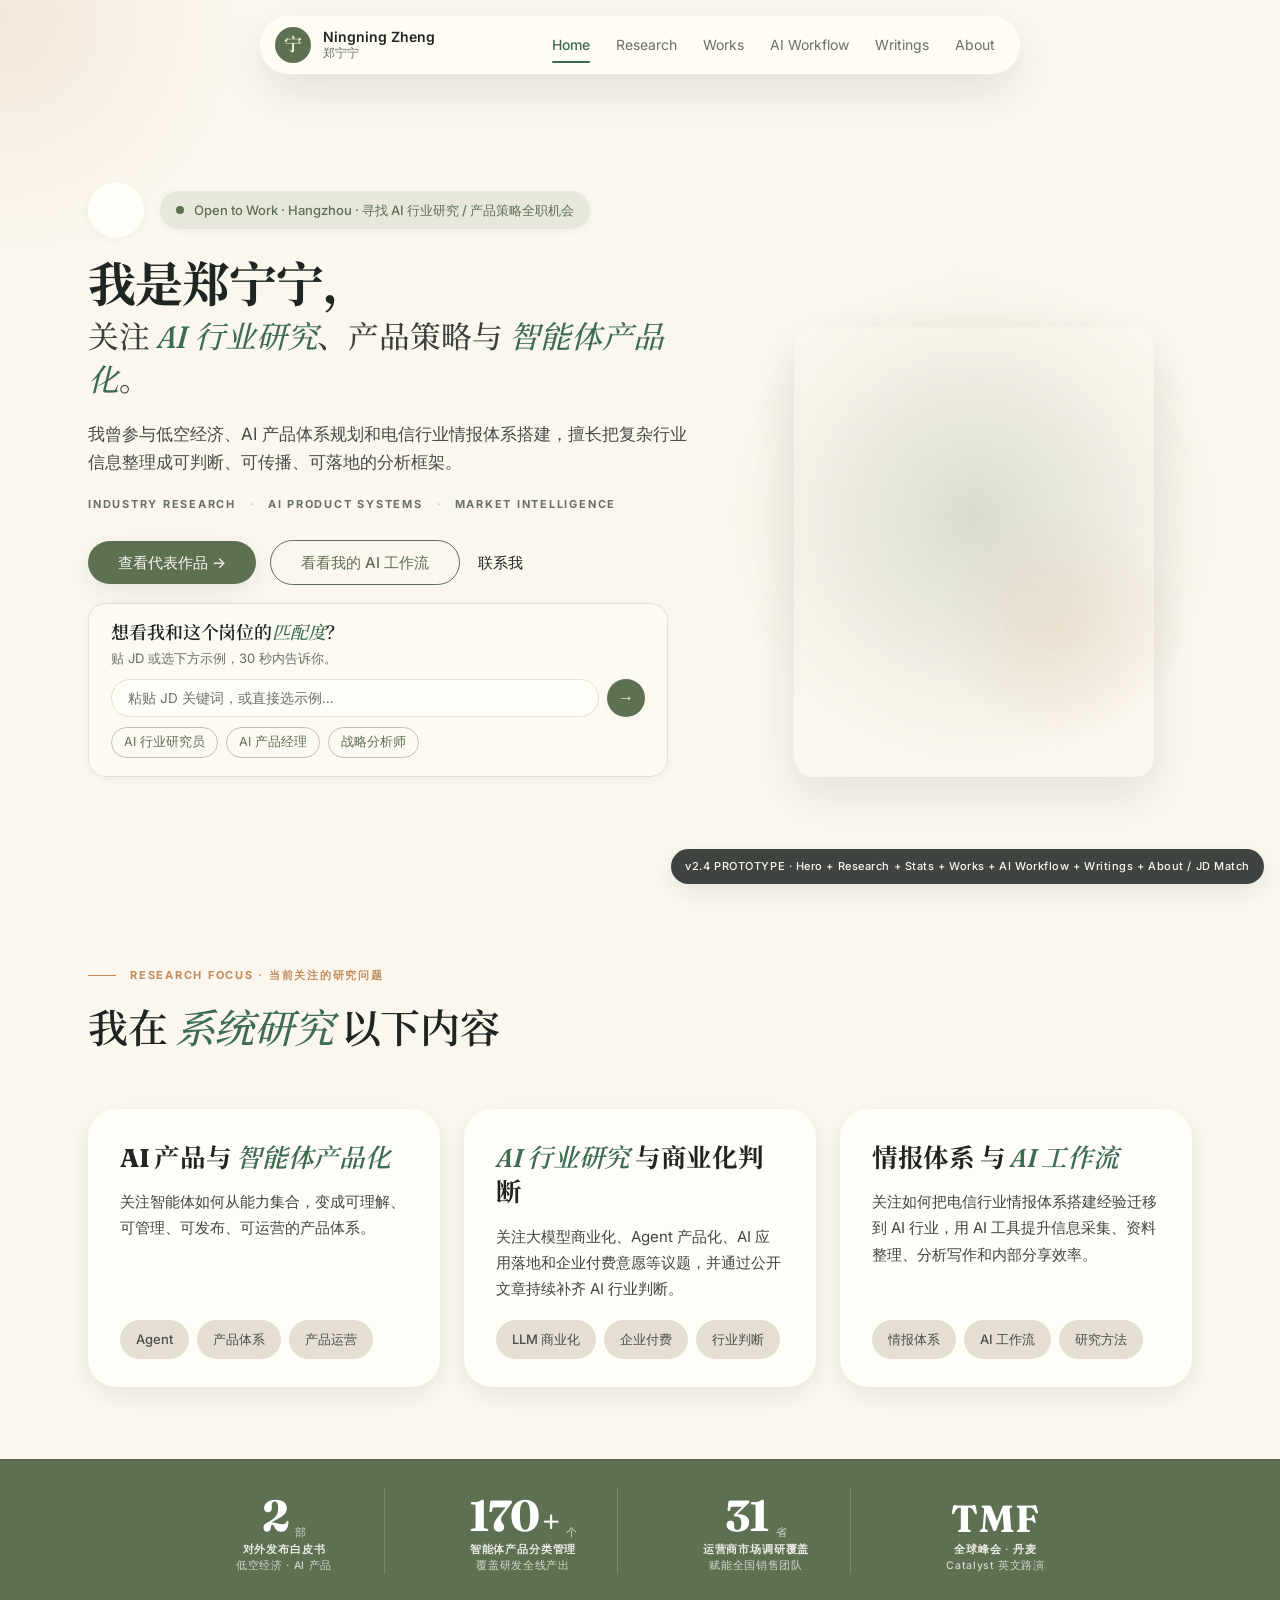
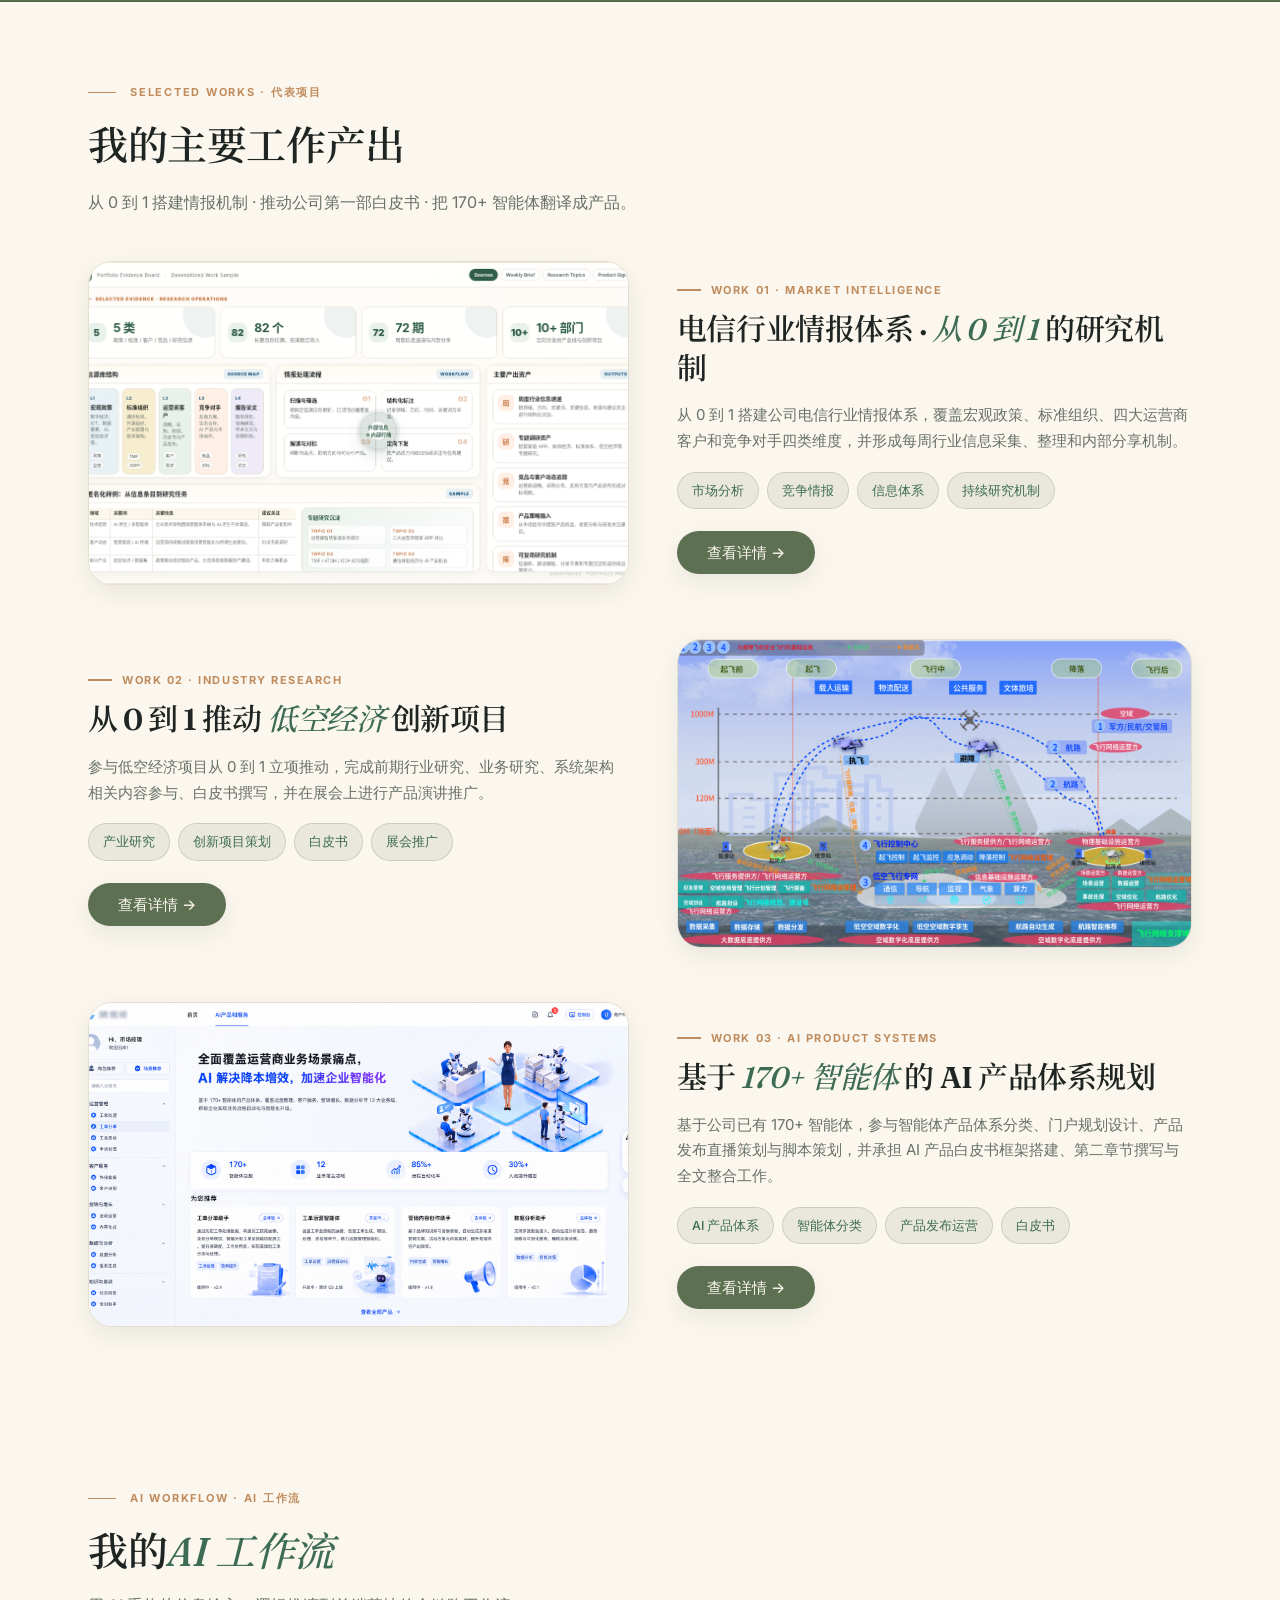
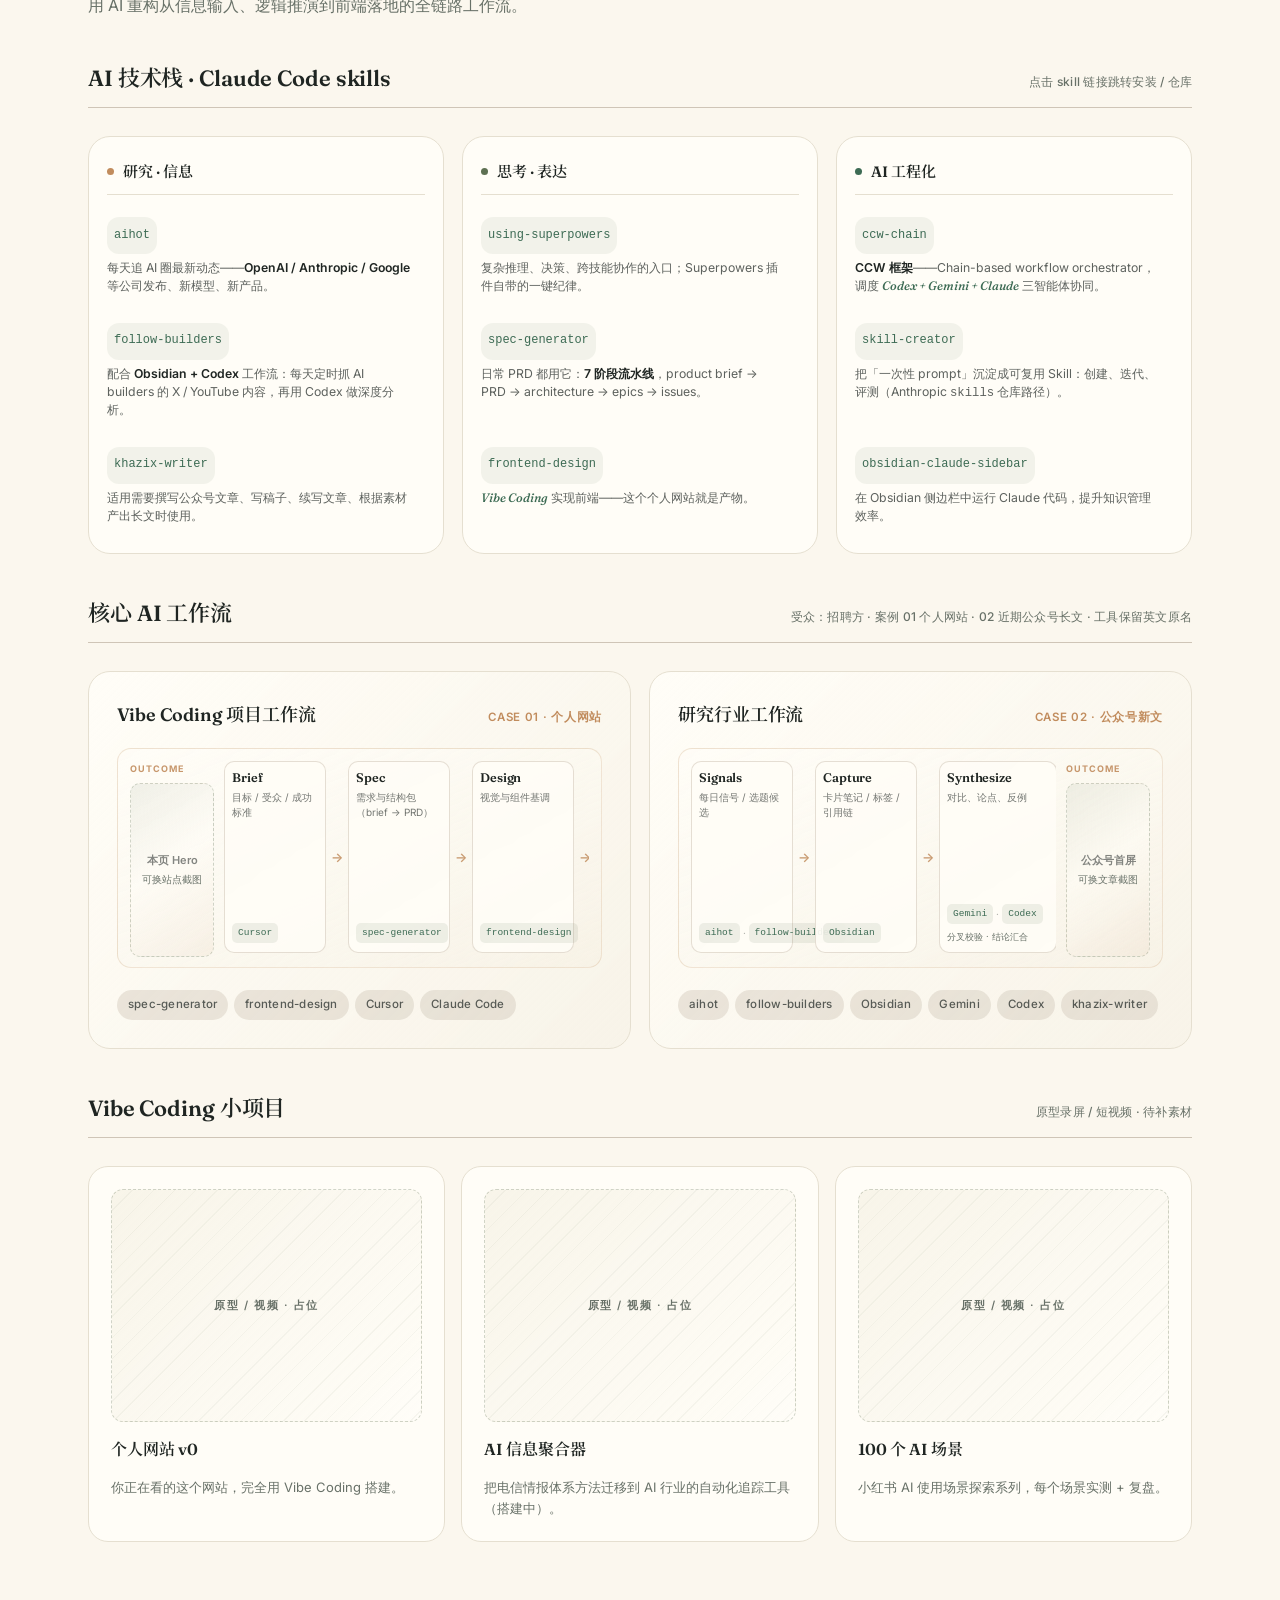
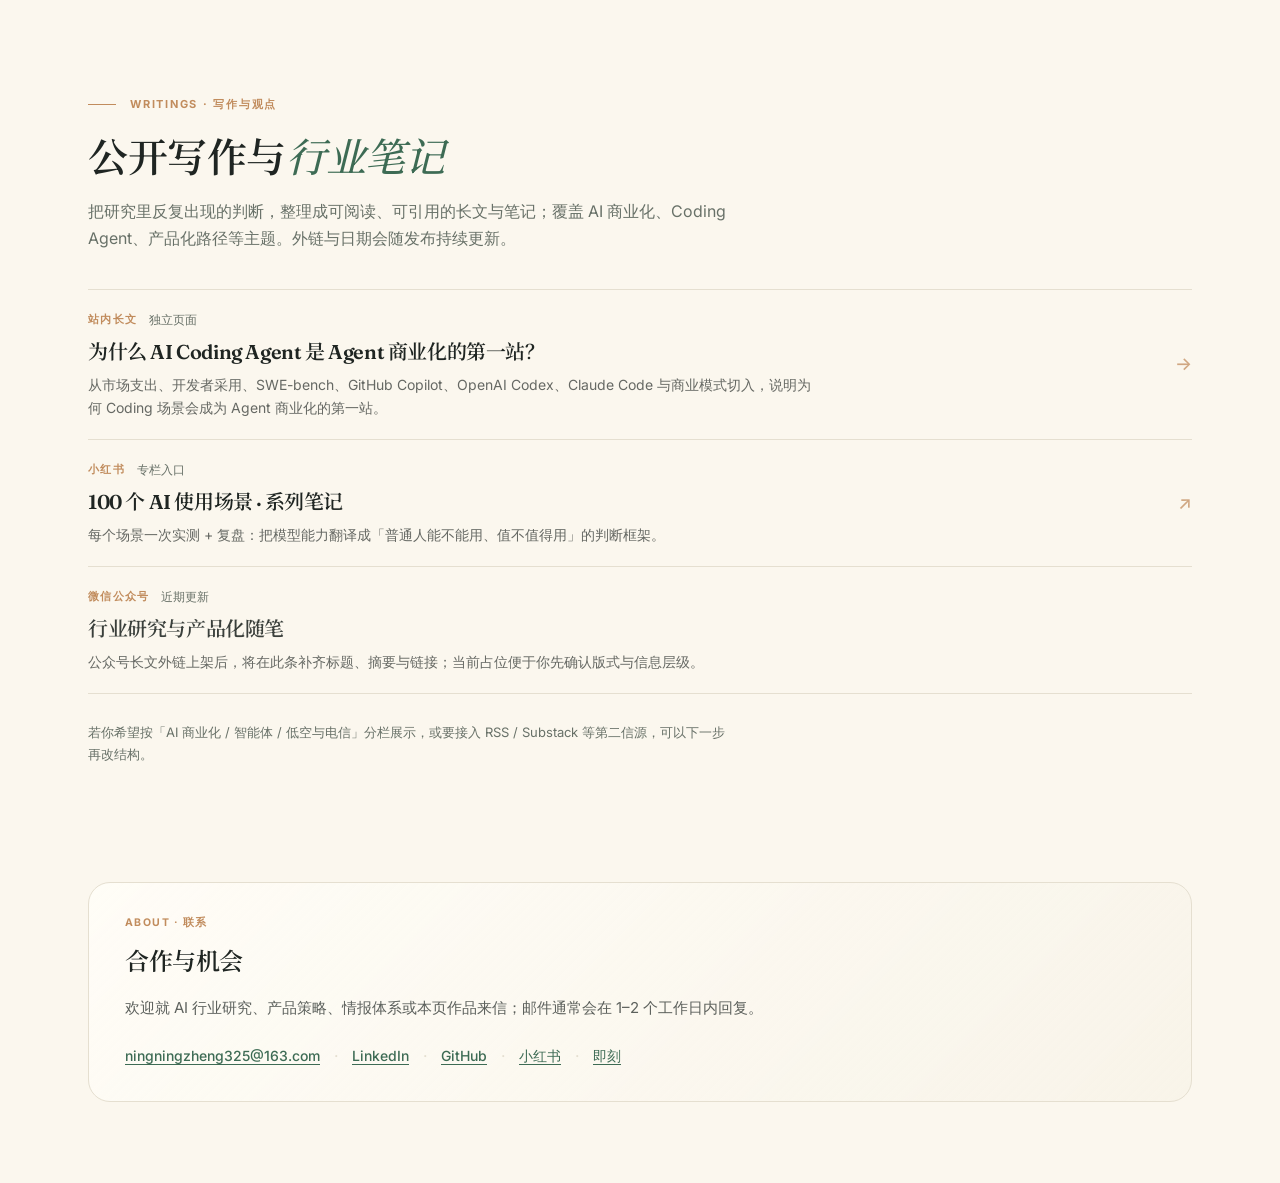
==== commit b96e3fc9: "prototype: Writings section + About/Contact; nav Writings link - List: local AI Coding Agent article" ====
--- a/prototype-v2.4.html
+++ b/prototype-v2.4.html
@@ -1487,6 +1487,237 @@
 }
 
 /* ============================================
+   §3.10 Writings · 公开写作
+============================================ */
+.writings {
+  max-width: 1200px;
+  margin: 0 auto;
+  padding: clamp(56px, 7vh, 88px) clamp(24px, 4vw, 48px) clamp(64px, 8vh, 96px);
+  position: relative;
+  z-index: 1;
+  scroll-margin-top: 96px;
+}
+
+.writings-header {
+  margin-bottom: clamp(32px, 4vh, 44px);
+  max-width: 720px;
+}
+
+.writings-lede {
+  margin-top: 16px;
+  font-size: 16px;
+  line-height: 1.72;
+  color: var(--muted);
+  max-width: 680px;
+}
+
+.writings-list {
+  list-style: none;
+  margin: 0;
+  padding: 0;
+  display: flex;
+  flex-direction: column;
+  gap: 0;
+}
+
+.writings-item {
+  border-top: 1px solid var(--line);
+}
+
+.writings-item:last-child {
+  border-bottom: 1px solid var(--line);
+}
+
+.writings-link {
+  display: grid;
+  grid-template-columns: minmax(0, 1fr) auto;
+  gap: 12px 20px;
+  align-items: baseline;
+  padding: clamp(18px, 2.2vh, 24px) 4px;
+  text-decoration: none;
+  color: inherit;
+  border-radius: 12px;
+  margin: 0 -4px;
+  transition: background 180ms ease, box-shadow 180ms ease;
+}
+
+.writings-link:hover {
+  background: rgba(93, 112, 82, 0.06);
+  box-shadow: 0 12px 32px rgba(31, 37, 34, 0.04);
+}
+
+.writings-main {
+  min-width: 0;
+}
+
+.writings-meta {
+  display: flex;
+  flex-wrap: wrap;
+  align-items: center;
+  gap: 8px 12px;
+  margin-bottom: 8px;
+}
+
+.writings-channel {
+  font-family: var(--font-body);
+  font-size: 10.5px;
+  font-weight: 700;
+  letter-spacing: 0.12em;
+  text-transform: uppercase;
+  color: var(--rust);
+}
+
+.writings-date {
+  font-family: var(--font-body);
+  font-size: 12px;
+  font-weight: 500;
+  color: var(--muted);
+}
+
+.writings-title {
+  margin: 0;
+  font-family: var(--font-display);
+  font-size: clamp(17px, 1.6vw, 20px);
+  font-weight: 600;
+  letter-spacing: -0.02em;
+  line-height: 1.35;
+  color: var(--ink);
+}
+
+.writings-link:hover .writings-title {
+  color: var(--moss-deep);
+}
+
+.writings-excerpt {
+  margin: 8px 0 0;
+  font-family: var(--font-body);
+  font-size: 14px;
+  line-height: 1.65;
+  color: rgba(31, 37, 34, 0.68);
+  max-width: 52em;
+}
+
+.writings-arrow {
+  font-family: var(--font-body);
+  font-size: 18px;
+  font-weight: 500;
+  color: rgba(193, 140, 93, 0.75);
+  line-height: 1;
+  flex-shrink: 0;
+  align-self: center;
+  transition: transform 180ms ease, color 180ms ease;
+}
+
+.writings-link:hover .writings-arrow {
+  transform: translateX(3px);
+  color: var(--moss-deep);
+}
+
+.writings-static {
+  display: grid;
+  grid-template-columns: minmax(0, 1fr);
+  gap: 12px;
+  padding: clamp(18px, 2.2vh, 24px) 4px;
+  margin: 0 -4px;
+  border-radius: 12px;
+}
+
+.writings-static .writings-title {
+  color: rgba(31, 37, 34, 0.88);
+}
+
+.writings-note {
+  margin-top: 28px;
+  font-family: var(--font-body);
+  font-size: 13px;
+  line-height: 1.65;
+  color: var(--muted);
+  max-width: 640px;
+}
+
+.site-about-sep {
+  color: var(--line);
+  user-select: none;
+}
+
+/* About + Contact（导航 About / 按钮 #contact） */
+.site-about {
+  max-width: 1200px;
+  margin: 0 auto;
+  padding: clamp(40px, 5vh, 56px) clamp(24px, 4vw, 48px) clamp(72px, 9vh, 100px);
+  scroll-margin-top: 96px;
+}
+
+.site-about-inner {
+  padding: clamp(28px, 3.5vh, 40px) clamp(22px, 3vw, 36px);
+  border-radius: 22px;
+  border: 1px solid var(--line);
+  background: linear-gradient(135deg, rgba(255, 253, 247, 0.96) 0%, rgba(245, 240, 227, 0.45) 100%);
+}
+
+.site-about-eyebrow {
+  font-family: var(--font-body);
+  font-size: 10.5px;
+  font-weight: 700;
+  letter-spacing: 0.14em;
+  text-transform: uppercase;
+  color: var(--rust);
+  margin-bottom: 10px;
+}
+
+.site-about-title {
+  margin: 0 0 12px;
+  font-family: var(--font-display);
+  font-size: clamp(20px, 2vw, 24px);
+  font-weight: 600;
+  letter-spacing: -0.02em;
+  color: var(--ink);
+}
+
+.site-about-lede {
+  margin: 0 0 22px;
+  font-size: 15px;
+  line-height: 1.7;
+  color: rgba(31, 37, 34, 0.72);
+  max-width: 52em;
+}
+
+.site-about-links {
+  display: flex;
+  flex-wrap: wrap;
+  gap: 10px 14px;
+  align-items: center;
+}
+
+.site-about-links a {
+  font-family: var(--font-body);
+  font-size: 14px;
+  font-weight: 500;
+  color: var(--moss-deep);
+  text-decoration: underline;
+  text-underline-offset: 3px;
+}
+
+.site-about-links a:hover {
+  color: var(--ink);
+}
+
+@media (max-width: 560px) {
+  .writings-link {
+    grid-template-columns: 1fr;
+    grid-template-rows: auto auto;
+  }
+
+  .writings-arrow {
+    justify-self: end;
+    grid-row: 1;
+    grid-column: 1;
+    align-self: start;
+    margin-top: 2px;
+  }
+}
+
+/* ============================================
    AI JD Match · Hero 内嵌 demo
 ============================================ */
 .jd-match {
@@ -1985,6 +2216,7 @@
       <a href="#research" class="nav-link">Research</a>
       <a href="#works" class="nav-link">Works</a>
       <a href="#toolkit" class="nav-link">AI Workflow</a>
+      <a href="#writings" class="nav-link">Writings</a>
       <a href="#about" class="nav-link">About</a>
     </div>
   </nav>
@@ -2423,6 +2655,78 @@
   </div>
 </section>
 
+<!-- §3.10 Writings · 公开写作 -->
+<section class="writings" id="writings" aria-labelledby="writings-heading">
+  <div class="writings-header">
+    <div class="eyebrow">WRITINGS · 写作与观点</div>
+    <h2 class="section-h2" id="writings-heading">公开写作与<em>行业笔记</em></h2>
+    <p class="writings-lede">把研究里反复出现的判断，整理成可阅读、可引用的长文与笔记；覆盖 AI 商业化、Coding Agent、产品化路径等主题。外链与日期会随发布持续更新。</p>
+  </div>
+
+  <ul class="writings-list">
+    <li class="writings-item">
+      <a class="writings-link" href="./writing-ai-coding-agent.html">
+        <div class="writings-main">
+          <div class="writings-meta">
+            <span class="writings-channel">站内长文</span>
+            <span class="writings-date">独立页面</span>
+          </div>
+          <h3 class="writings-title">为什么 AI Coding Agent 是 Agent 商业化的第一站？</h3>
+          <p class="writings-excerpt">从市场支出、开发者采用、SWE-bench、GitHub Copilot、OpenAI Codex、Claude Code 与商业模式切入，说明为何 Coding 场景会成为 Agent 商业化的第一站。</p>
+        </div>
+        <span class="writings-arrow" aria-hidden="true">→</span>
+      </a>
+    </li>
+    <li class="writings-item">
+      <a class="writings-link" href="https://www.xiaohongshu.com/user/profile/5b2bb04b4eacab34445c76e1" target="_blank" rel="noopener noreferrer">
+        <div class="writings-main">
+          <div class="writings-meta">
+            <span class="writings-channel">小红书</span>
+            <span class="writings-date">专栏入口</span>
+          </div>
+          <h3 class="writings-title">100 个 AI 使用场景 · 系列笔记</h3>
+          <p class="writings-excerpt">每个场景一次实测 + 复盘：把模型能力翻译成「普通人能不能用、值不值得用」的判断框架。</p>
+        </div>
+        <span class="writings-arrow" aria-hidden="true">↗</span>
+      </a>
+    </li>
+    <li class="writings-item">
+      <div class="writings-static">
+        <div class="writings-main">
+          <div class="writings-meta">
+            <span class="writings-channel">微信公众号</span>
+            <span class="writings-date">近期更新</span>
+          </div>
+          <h3 class="writings-title">行业研究与产品化随笔</h3>
+          <p class="writings-excerpt">公众号长文外链上架后，将在此条补齐标题、摘要与链接；当前占位便于你先确认版式与信息层级。</p>
+        </div>
+      </div>
+    </li>
+  </ul>
+
+  <p class="writings-note">若你希望按「AI 商业化 / 智能体 / 低空与电信」分栏展示，或要接入 RSS / Substack 等第二信源，可以下一步再改结构。</p>
+</section>
+
+<!-- About · Contact -->
+<section class="site-about" id="about" aria-labelledby="about-heading">
+  <div class="site-about-inner" id="contact">
+    <div class="site-about-eyebrow">ABOUT · 联系</div>
+    <h2 class="site-about-title" id="about-heading">合作与机会</h2>
+    <p class="site-about-lede">欢迎就 AI 行业研究、产品策略、情报体系或本页作品来信；邮件通常会在 1–2 个工作日内回复。</p>
+    <div class="site-about-links">
+      <a href="mailto:ningningzheng325@163.com">ningningzheng325@163.com</a>
+      <span class="site-about-sep">·</span>
+      <a href="https://linkedin.com/in/ningning-zheng-580408240" target="_blank" rel="noopener noreferrer">LinkedIn</a>
+      <span class="site-about-sep">·</span>
+      <a href="https://github.com/sunnymilky80" target="_blank" rel="noopener noreferrer">GitHub</a>
+      <span class="site-about-sep">·</span>
+      <a href="https://www.xiaohongshu.com/user/profile/5b2bb04b4eacab34445c76e1" target="_blank" rel="noopener noreferrer">小红书</a>
+      <span class="site-about-sep">·</span>
+      <a href="https://okjk.co/NTIcUn" target="_blank" rel="noopener noreferrer">即刻</a>
+    </div>
+  </div>
+</section>
+
 <!-- JD Match · Modal -->
 <div class="jd-modal" id="jdModal" aria-hidden="true">
   <div class="jd-modal-backdrop" data-close></div>
@@ -2464,7 +2768,7 @@
   </div>
 </div>
 
-<div class="proto-banner">v2.4 PROTOTYPE · Hero + Research + Stats + Works + AI Workflow（招聘向 · Skills 三列 + 2 Workflows + Vibe Projects）+ JD Match</div>
+<div class="proto-banner">v2.4 PROTOTYPE · Hero + Research + Stats + Works + AI Workflow + Writings + About / JD Match</div>
 
 <script>
 // 全局光斑跟随
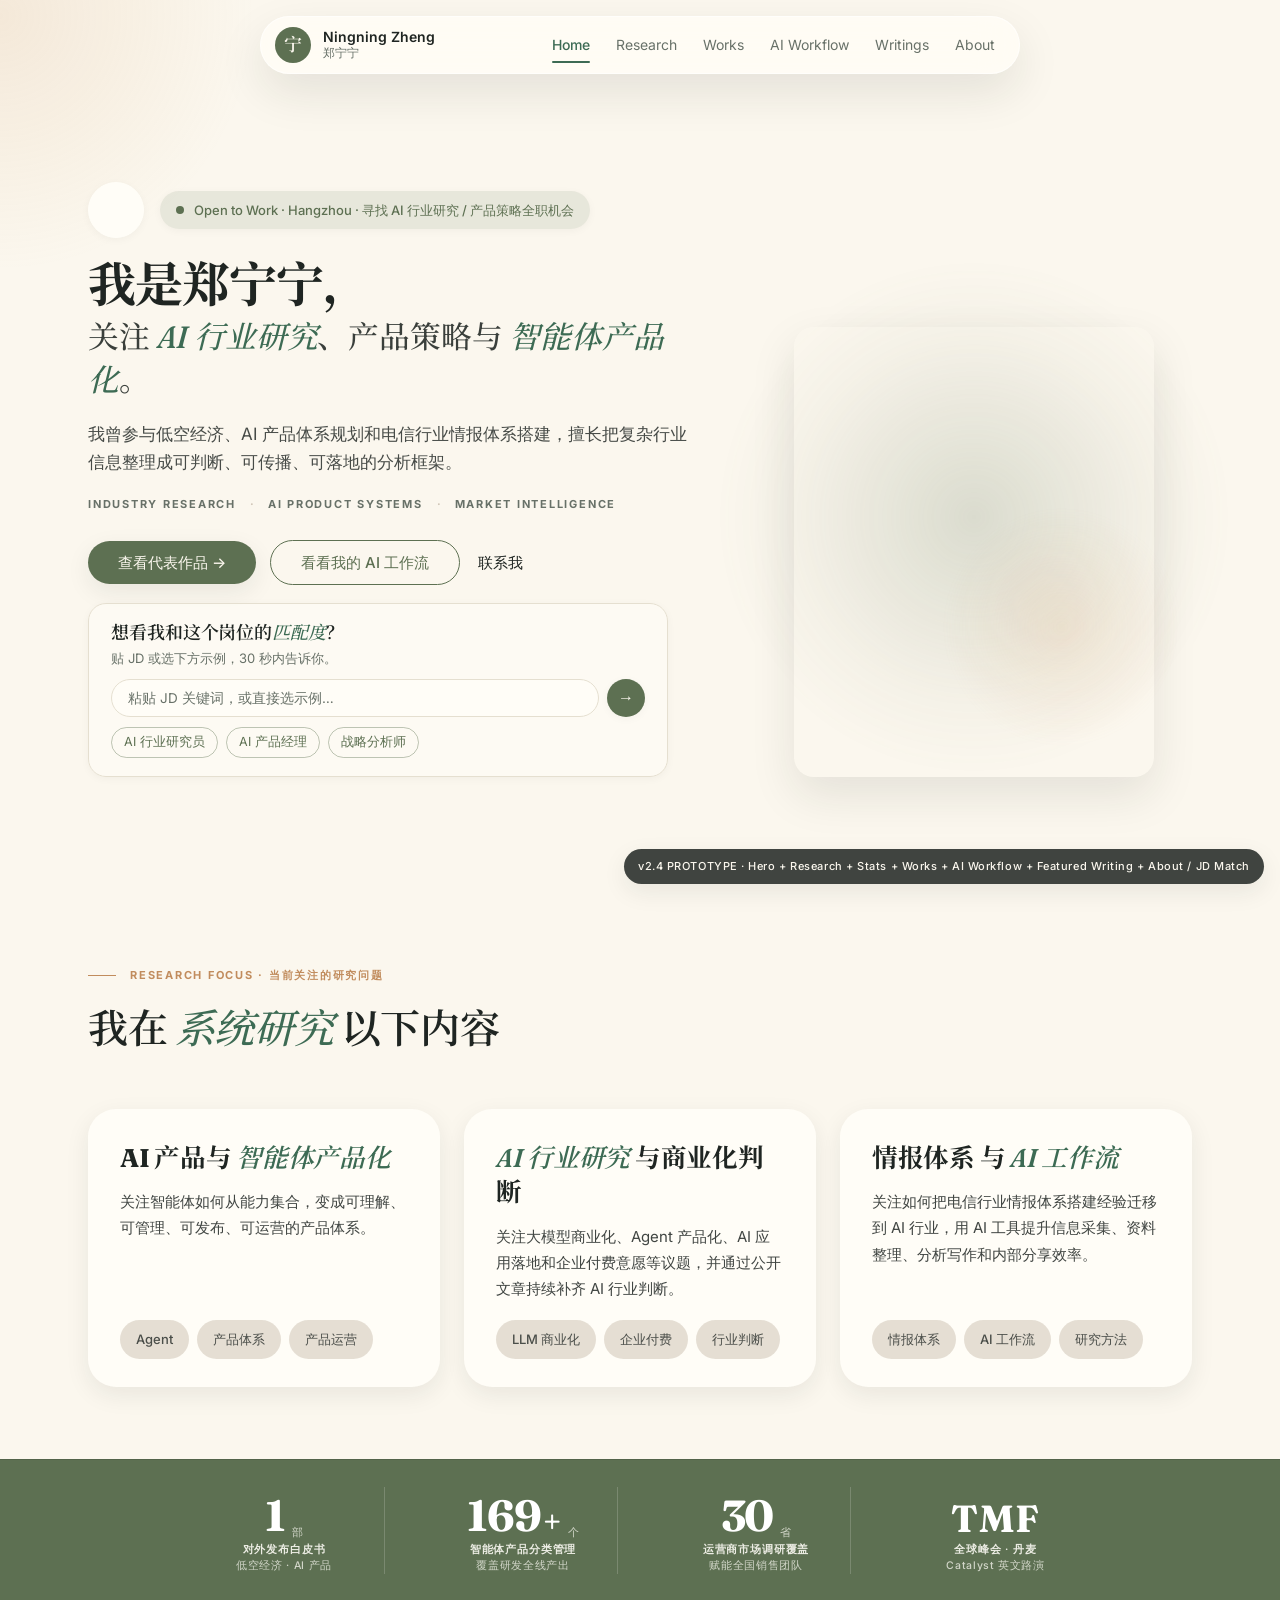
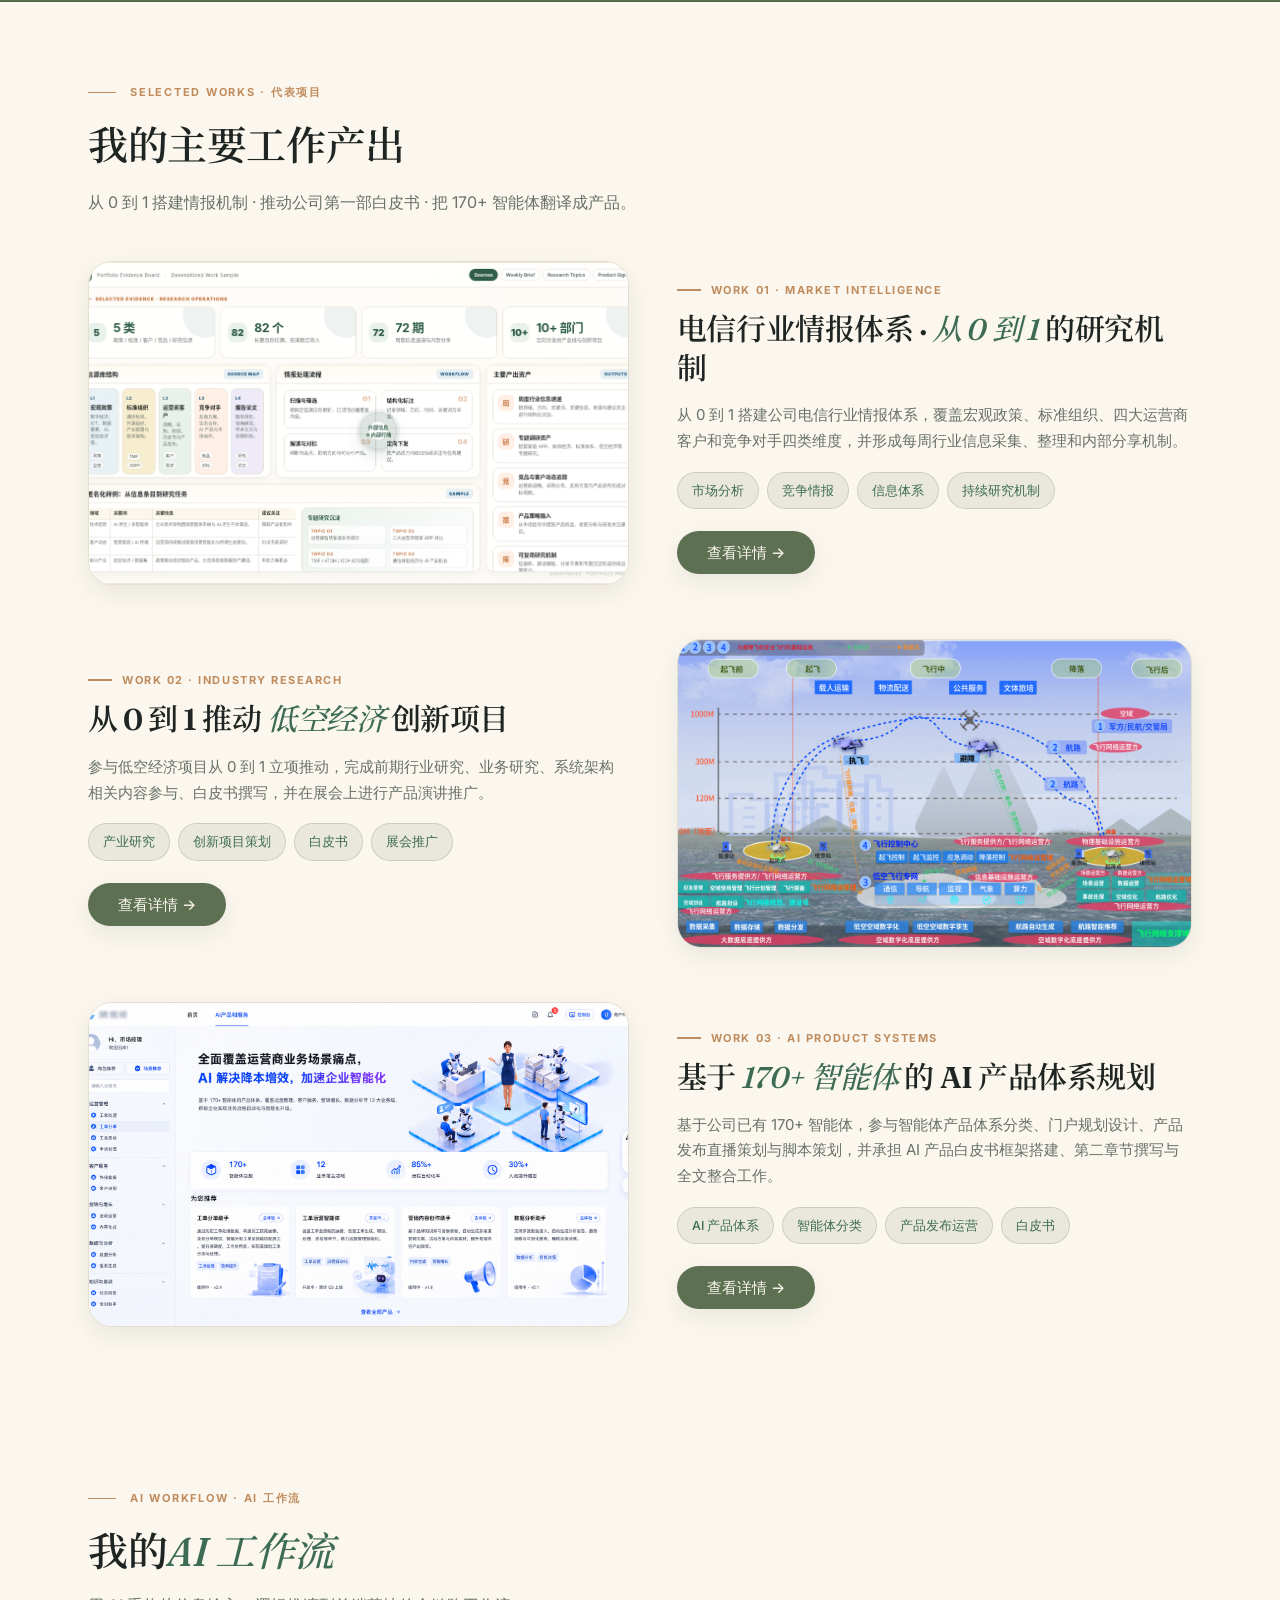
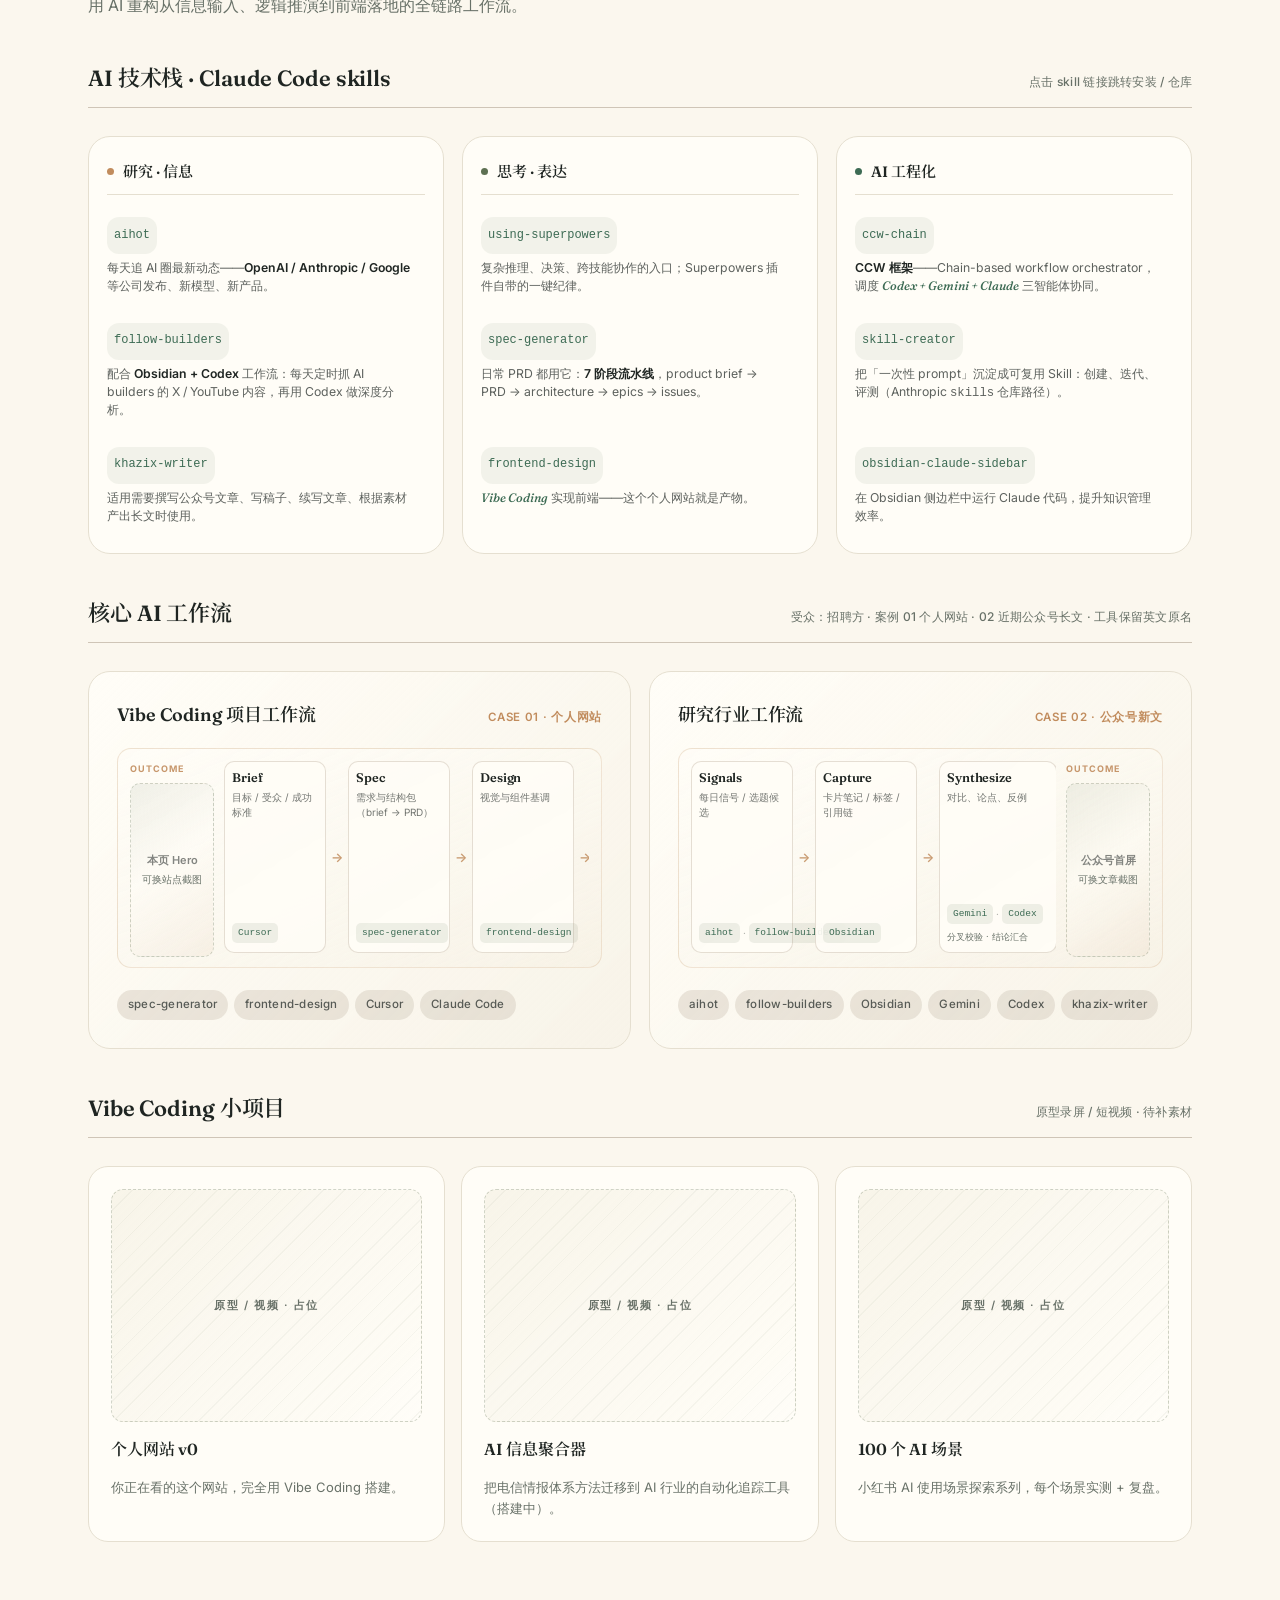
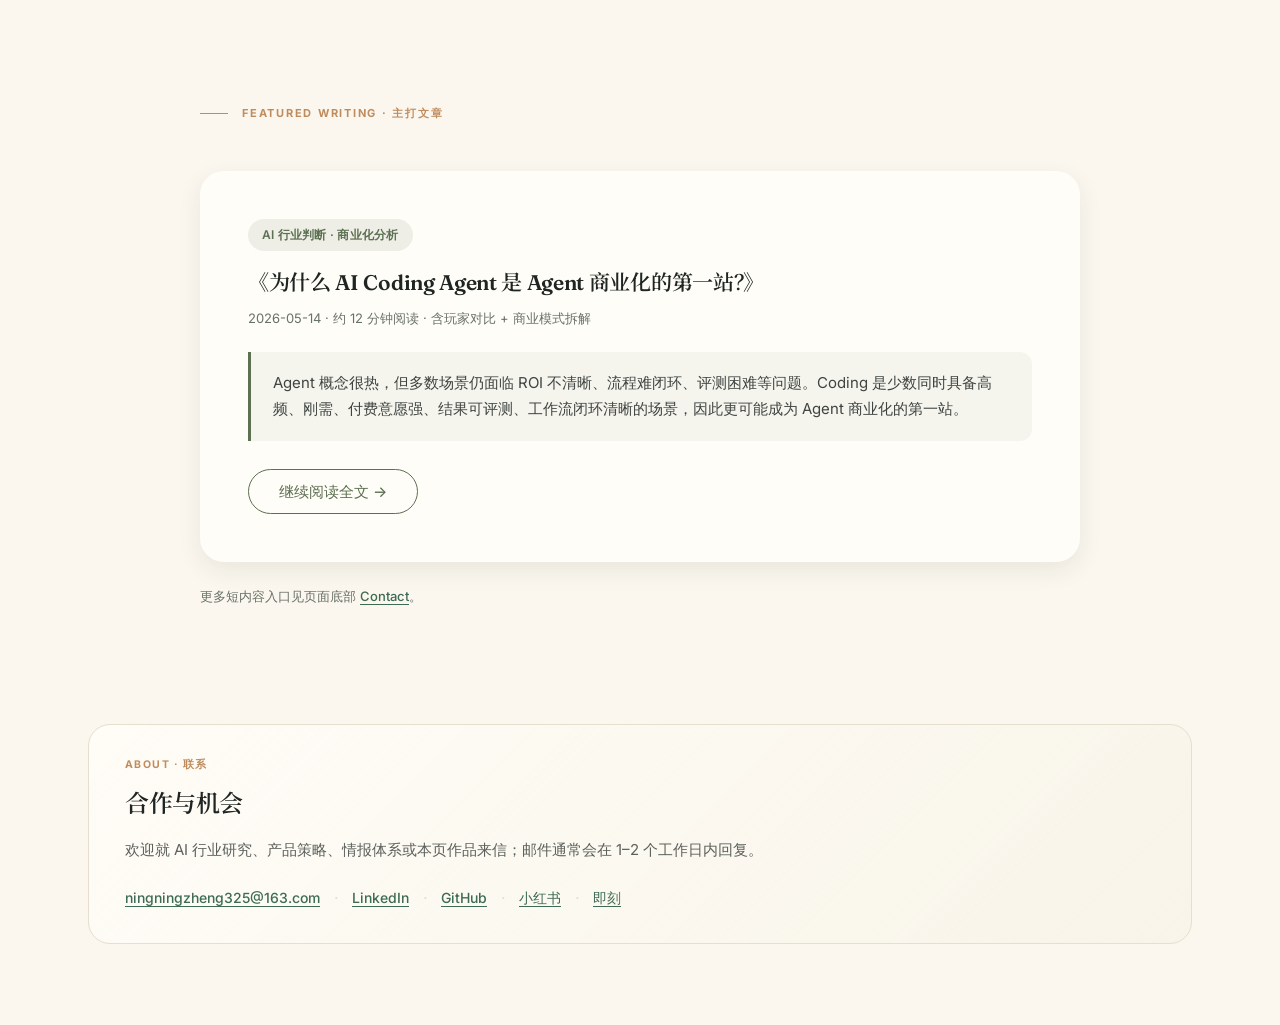
==== commit b5bb977a: "prototype: Featured Writing per 设计系统 §3.5 + C9 (single card, #writing anchor) Co-authored-by: Cursor" ====
--- a/prototype-v2.4.html
+++ b/prototype-v2.4.html
@@ -1487,152 +1487,116 @@
 }
 
 /* ============================================
-   §3.10 Writings · 公开写作
+   §3.5 Featured Writing · 主打文章（设计系统 v2.0 §3.5 + C9）
 ============================================ */
-.writings {
+.featured-writing {
   max-width: 1200px;
   margin: 0 auto;
-  padding: clamp(56px, 7vh, 88px) clamp(24px, 4vw, 48px) clamp(64px, 8vh, 96px);
+  padding: clamp(64px, 8vh, 96px) clamp(24px, 4vw, 48px);
   position: relative;
   z-index: 1;
   scroll-margin-top: 96px;
 }
 
-.writings-header {
-  margin-bottom: clamp(32px, 4vh, 44px);
-  max-width: 720px;
-}
-
-.writings-lede {
-  margin-top: 16px;
-  font-size: 16px;
-  line-height: 1.72;
-  color: var(--muted);
-  max-width: 680px;
-}
-
-.writings-list {
-  list-style: none;
-  margin: 0;
-  padding: 0;
-  display: flex;
-  flex-direction: column;
-  gap: 0;
-}
-
-.writings-item {
-  border-top: 1px solid var(--line);
-}
-
-.writings-item:last-child {
-  border-bottom: 1px solid var(--line);
-}
-
-.writings-link {
-  display: grid;
-  grid-template-columns: minmax(0, 1fr) auto;
-  gap: 12px 20px;
-  align-items: baseline;
-  padding: clamp(18px, 2.2vh, 24px) 4px;
-  text-decoration: none;
-  color: inherit;
-  border-radius: 12px;
-  margin: 0 -4px;
-  transition: background 180ms ease, box-shadow 180ms ease;
-}
-
-.writings-link:hover {
-  background: rgba(93, 112, 82, 0.06);
-  box-shadow: 0 12px 32px rgba(31, 37, 34, 0.04);
-}
-
-.writings-main {
-  min-width: 0;
-}
-
-.writings-meta {
-  display: flex;
-  flex-wrap: wrap;
-  align-items: center;
-  gap: 8px 12px;
-  margin-bottom: 8px;
-}
-
-.writings-channel {
-  font-family: var(--font-body);
-  font-size: 10.5px;
-  font-weight: 700;
-  letter-spacing: 0.12em;
-  text-transform: uppercase;
-  color: var(--rust);
-}
-
-.writings-date {
+.featured-writing-inner {
+  max-width: 880px;
+  margin: 0 auto;
+}
+
+.fw-card {
+  margin-top: 28px;
+  padding: 48px;
+  background: var(--bg-paper);
+  border-radius: var(--r-card-lg);
+  box-shadow: var(--shadow-md);
+  transition: transform 200ms cubic-bezier(0.2, 0.8, 0.2, 1), box-shadow 200ms ease;
+}
+
+.fw-card:hover {
+  transform: translateY(-2px);
+  box-shadow: var(--shadow-hover);
+}
+
+/* C9：分类标签（胶囊，与 §3.2 关键词 tag 系出同门） */
+.fw-pill {
+  display: inline-flex;
+  align-items: center;
+  padding: 6px 14px;
   font-family: var(--font-body);
   font-size: 12px;
-  font-weight: 500;
-  color: var(--muted);
-}
-
-.writings-title {
-  margin: 0;
+  font-weight: 600;
+  letter-spacing: 0.02em;
+  color: var(--moss);
+  background: rgba(93, 112, 82, 0.1);
+  border-radius: var(--r-pill);
+}
+
+/* Card h3：§1.2 阶梯「20–22px · display · 600」 */
+.fw-title {
+  margin: 18px 0 0;
   font-family: var(--font-display);
-  font-size: clamp(17px, 1.6vw, 20px);
+  font-size: clamp(20px, 1.65vw, 22px);
   font-weight: 600;
-  letter-spacing: -0.02em;
-  line-height: 1.35;
+  line-height: 1.3;
+  letter-spacing: -0.015em;
   color: var(--ink);
 }
 
-.writings-link:hover .writings-title {
-  color: var(--moss-deep);
-}
-
-.writings-excerpt {
-  margin: 8px 0 0;
-  font-family: var(--font-body);
-  font-size: 14px;
-  line-height: 1.65;
-  color: rgba(31, 37, 34, 0.68);
-  max-width: 52em;
-}
-
-.writings-arrow {
-  font-family: var(--font-body);
-  font-size: 18px;
-  font-weight: 500;
-  color: rgba(193, 140, 93, 0.75);
-  line-height: 1;
-  flex-shrink: 0;
-  align-self: center;
-  transition: transform 180ms ease, color 180ms ease;
-}
-
-.writings-link:hover .writings-arrow {
-  transform: translateX(3px);
-  color: var(--moss-deep);
-}
-
-.writings-static {
-  display: grid;
-  grid-template-columns: minmax(0, 1fr);
-  gap: 12px;
-  padding: clamp(18px, 2.2vh, 24px) 4px;
-  margin: 0 -4px;
-  border-radius: 12px;
-}
-
-.writings-static .writings-title {
-  color: rgba(31, 37, 34, 0.88);
-}
-
-.writings-note {
-  margin-top: 28px;
+/* C9：日期 + 阅读时间 + 体裁说明 · Small 13px */
+.fw-meta {
+  margin: 12px 0 0;
   font-family: var(--font-body);
   font-size: 13px;
-  line-height: 1.65;
+  line-height: 1.5;
+  font-weight: 400;
   color: var(--muted);
-  max-width: 640px;
+}
+
+.fw-takeaway {
+  margin: 24px 0 0;
+  padding: 18px 20px 20px 22px;
+  border-left: 3px solid var(--moss);
+  border-radius: 0 var(--r-sm) var(--r-sm) 0;
+  background: rgba(93, 112, 82, 0.06);
+}
+
+.fw-takeaway p {
+  margin: 0;
+  font-family: var(--font-body);
+  font-size: 15px;
+  line-height: 1.7;
+  font-weight: 400;
+  color: rgba(31, 37, 34, 0.85);
+}
+
+.fw-footnote {
+  margin-top: 24px;
+  font-family: var(--font-body);
+  font-size: 13px;
+  line-height: 1.6;
+  color: var(--muted);
+  max-width: 52em;
+}
+
+.fw-footnote a {
+  color: var(--moss-deep);
+  font-weight: 500;
+  text-decoration: underline;
+  text-underline-offset: 3px;
+}
+
+.fw-footnote a:hover {
+  color: var(--ink);
+}
+
+.fw-cta {
+  margin-top: 28px;
+}
+
+@media (max-width: 640px) {
+  .fw-card {
+    padding: 28px 22px;
+  }
 }
 
 .site-about-sep {
@@ -1702,24 +1666,6 @@
   color: var(--ink);
 }
 
-@media (max-width: 560px) {
-  .writings-link {
-    grid-template-columns: 1fr;
-    grid-template-rows: auto auto;
-  }
-
-  .writings-arrow {
-    justify-self: end;
-    grid-row: 1;
-    grid-column: 1;
-    align-self: start;
-    margin-top: 2px;
-  }
-}
-
-/* ============================================
-   AI JD Match · Hero 内嵌 demo
-============================================ */
 .jd-match {
   margin-top: 0;
   padding: 16px 22px 18px;
@@ -2216,7 +2162,7 @@
       <a href="#research" class="nav-link">Research</a>
       <a href="#works" class="nav-link">Works</a>
       <a href="#toolkit" class="nav-link">AI Workflow</a>
-      <a href="#writings" class="nav-link">Writings</a>
+      <a href="#writing" class="nav-link">Writings</a>
       <a href="#about" class="nav-link">About</a>
     </div>
   </nav>
@@ -2655,56 +2601,21 @@
   </div>
 </section>
 
-<!-- §3.10 Writings · 公开写作 -->
-<section class="writings" id="writings" aria-labelledby="writings-heading">
-  <div class="writings-header">
-    <div class="eyebrow">WRITINGS · 写作与观点</div>
-    <h2 class="section-h2" id="writings-heading">公开写作与<em>行业笔记</em></h2>
-    <p class="writings-lede">把研究里反复出现的判断，整理成可阅读、可引用的长文与笔记；覆盖 AI 商业化、Coding Agent、产品化路径等主题。外链与日期会随发布持续更新。</p>
+<!-- §3.5 Featured Writing · 主打文章（设计系统 v2.0 §3.5 · v2.1 无区块 h2） -->
+<section class="featured-writing" id="writing" aria-label="Featured Writing">
+  <div class="featured-writing-inner">
+    <div class="eyebrow">FEATURED WRITING · 主打文章</div>
+    <article class="fw-card">
+      <span class="fw-pill">AI 行业判断 · 商业化分析</span>
+      <h3 class="fw-title">《为什么 AI Coding Agent 是 Agent 商业化的第一站？》</h3>
+      <p class="fw-meta">2026-05-14 · 约 12 分钟阅读 · 含玩家对比 + 商业模式拆解</p>
+      <div class="fw-takeaway">
+        <p>Agent 概念很热，但多数场景仍面临 ROI 不清晰、流程难闭环、评测困难等问题。Coding 是少数同时具备高频、刚需、付费意愿强、结果可评测、工作流闭环清晰的场景，因此更可能成为 Agent 商业化的第一站。</p>
+      </div>
+      <a class="btn btn-secondary fw-cta" href="./writing-ai-coding-agent.html">继续阅读全文 →</a>
+    </article>
+    <p class="fw-footnote">更多短内容入口见页面底部 <a href="#about">Contact</a>。</p>
   </div>
-
-  <ul class="writings-list">
-    <li class="writings-item">
-      <a class="writings-link" href="./writing-ai-coding-agent.html">
-        <div class="writings-main">
-          <div class="writings-meta">
-            <span class="writings-channel">站内长文</span>
-            <span class="writings-date">独立页面</span>
-          </div>
-          <h3 class="writings-title">为什么 AI Coding Agent 是 Agent 商业化的第一站？</h3>
-          <p class="writings-excerpt">从市场支出、开发者采用、SWE-bench、GitHub Copilot、OpenAI Codex、Claude Code 与商业模式切入，说明为何 Coding 场景会成为 Agent 商业化的第一站。</p>
-        </div>
-        <span class="writings-arrow" aria-hidden="true">→</span>
-      </a>
-    </li>
-    <li class="writings-item">
-      <a class="writings-link" href="https://www.xiaohongshu.com/user/profile/5b2bb04b4eacab34445c76e1" target="_blank" rel="noopener noreferrer">
-        <div class="writings-main">
-          <div class="writings-meta">
-            <span class="writings-channel">小红书</span>
-            <span class="writings-date">专栏入口</span>
-          </div>
-          <h3 class="writings-title">100 个 AI 使用场景 · 系列笔记</h3>
-          <p class="writings-excerpt">每个场景一次实测 + 复盘：把模型能力翻译成「普通人能不能用、值不值得用」的判断框架。</p>
-        </div>
-        <span class="writings-arrow" aria-hidden="true">↗</span>
-      </a>
-    </li>
-    <li class="writings-item">
-      <div class="writings-static">
-        <div class="writings-main">
-          <div class="writings-meta">
-            <span class="writings-channel">微信公众号</span>
-            <span class="writings-date">近期更新</span>
-          </div>
-          <h3 class="writings-title">行业研究与产品化随笔</h3>
-          <p class="writings-excerpt">公众号长文外链上架后，将在此条补齐标题、摘要与链接；当前占位便于你先确认版式与信息层级。</p>
-        </div>
-      </div>
-    </li>
-  </ul>
-
-  <p class="writings-note">若你希望按「AI 商业化 / 智能体 / 低空与电信」分栏展示，或要接入 RSS / Substack 等第二信源，可以下一步再改结构。</p>
 </section>
 
 <!-- About · Contact -->
@@ -2768,7 +2679,7 @@
   </div>
 </div>
 
-<div class="proto-banner">v2.4 PROTOTYPE · Hero + Research + Stats + Works + AI Workflow + Writings + About / JD Match</div>
+<div class="proto-banner">v2.4 PROTOTYPE · Hero + Research + Stats + Works + AI Workflow + Featured Writing + About / JD Match</div>
 
 <script>
 // 全局光斑跟随
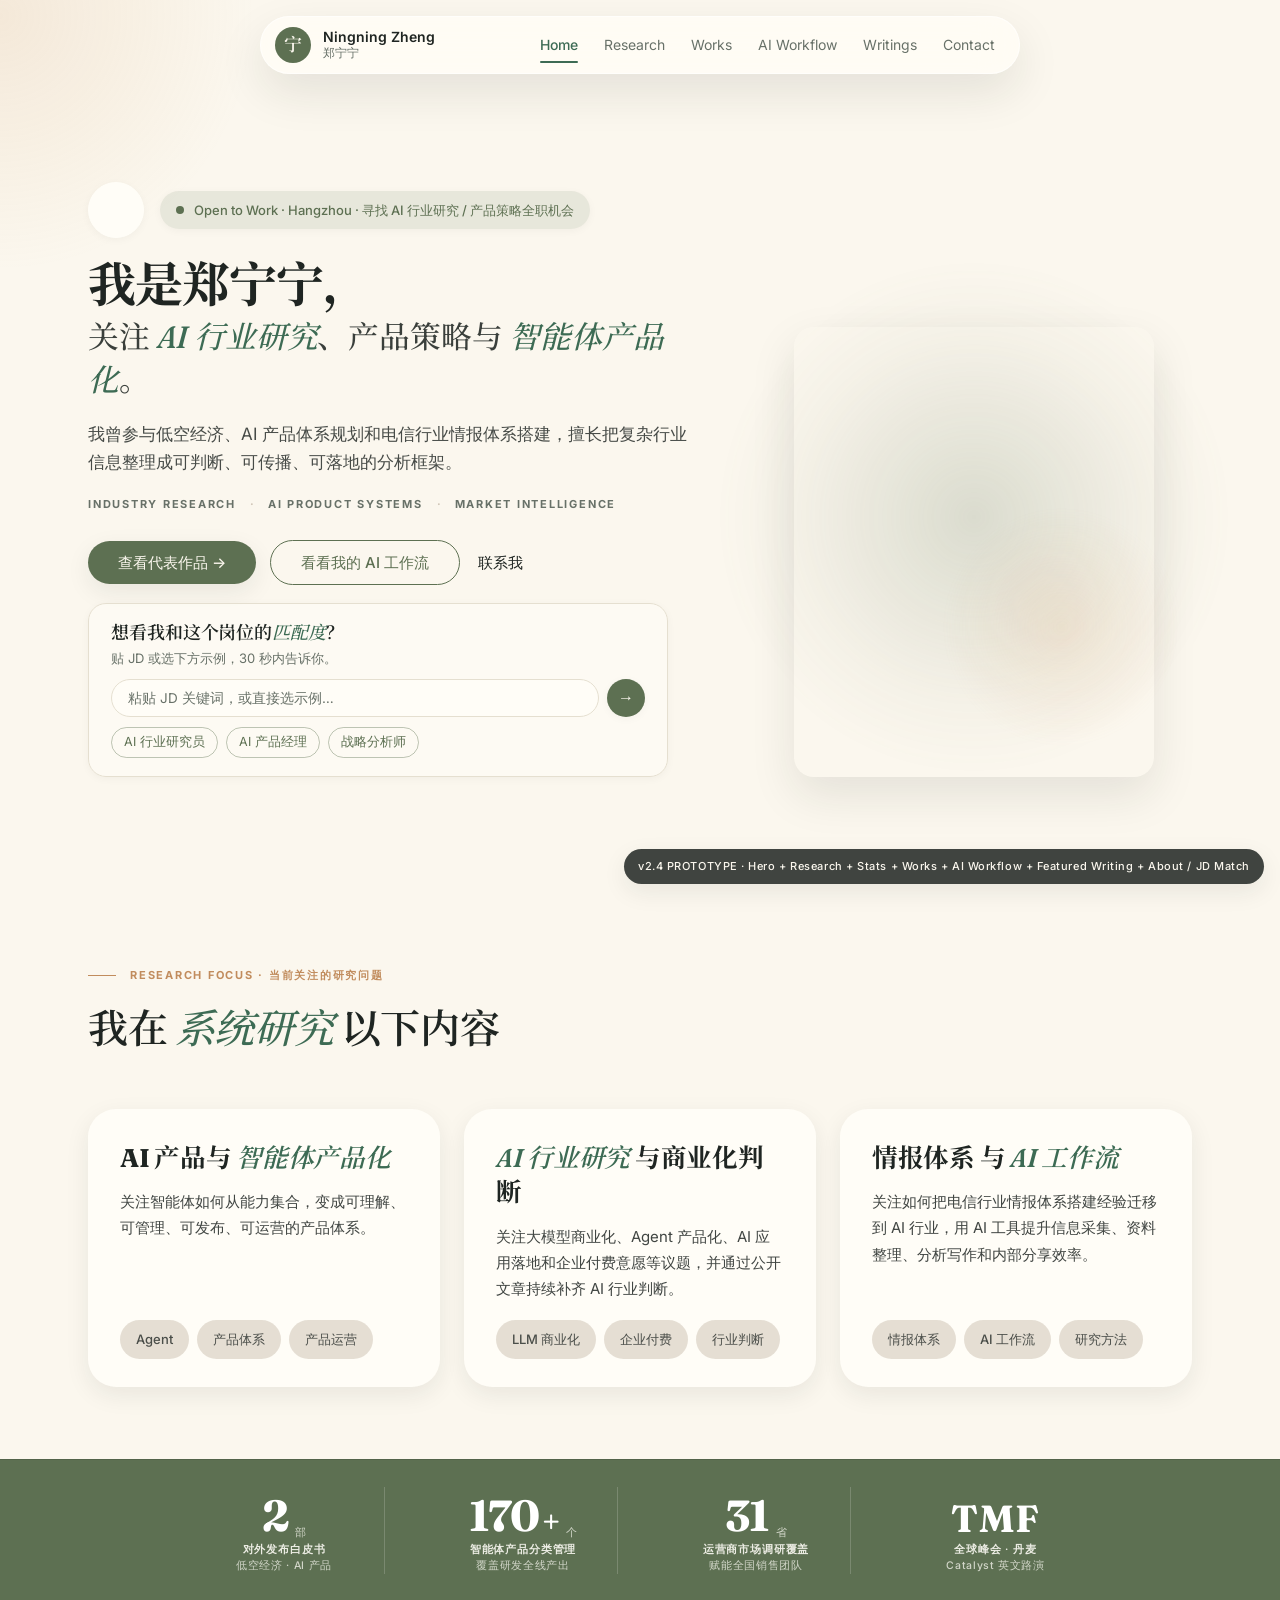
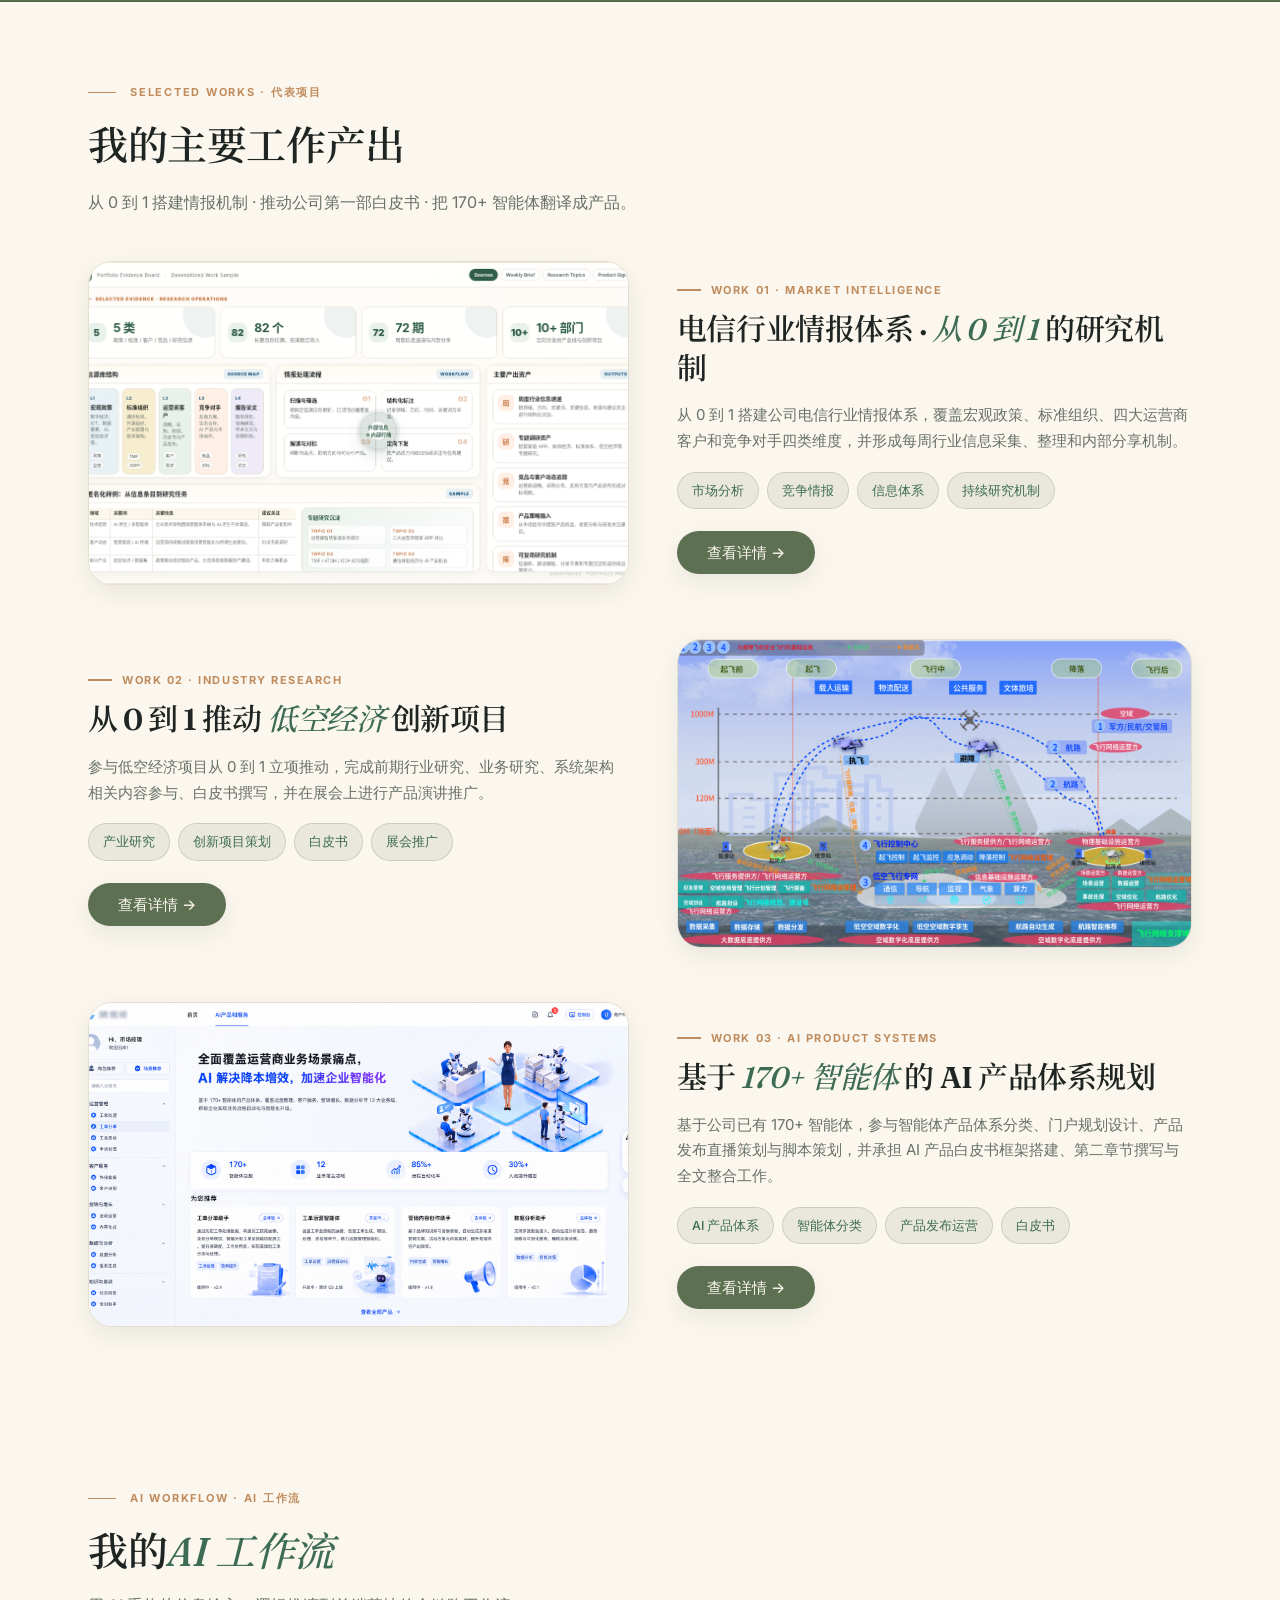
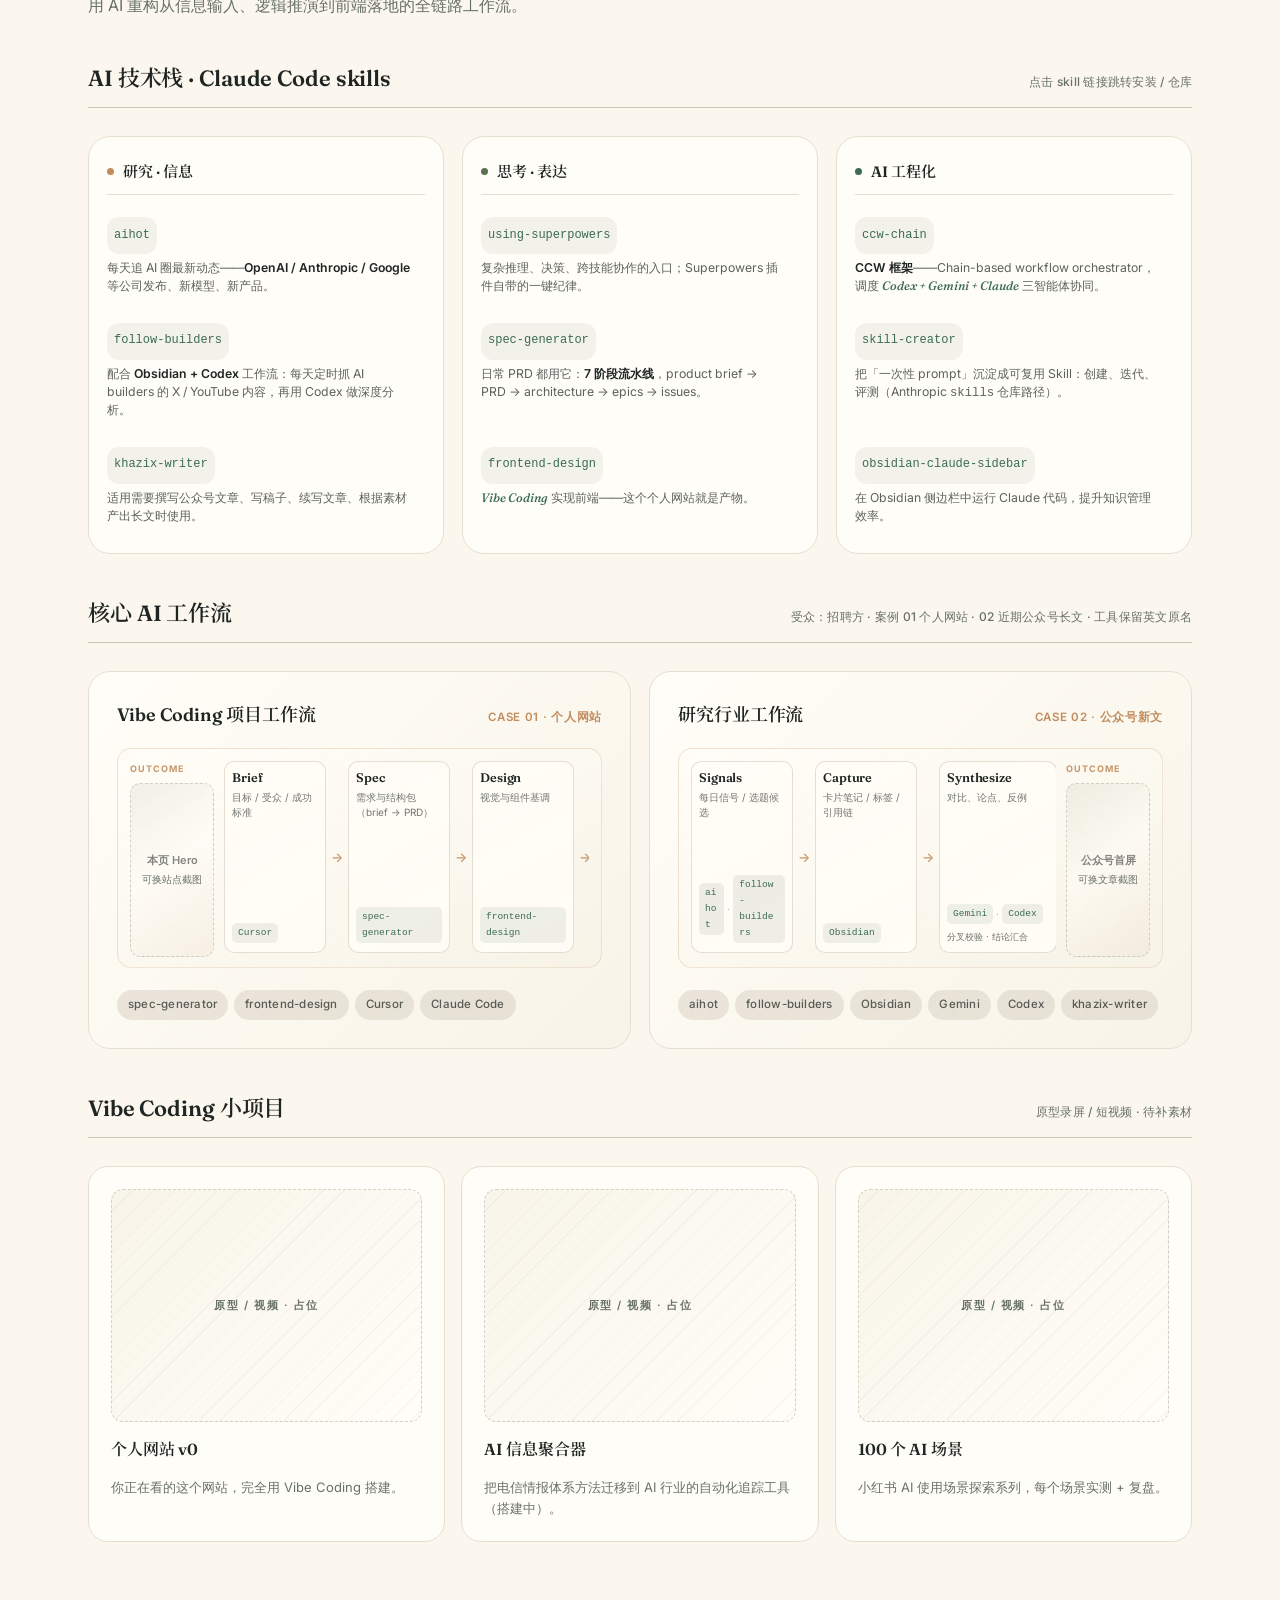
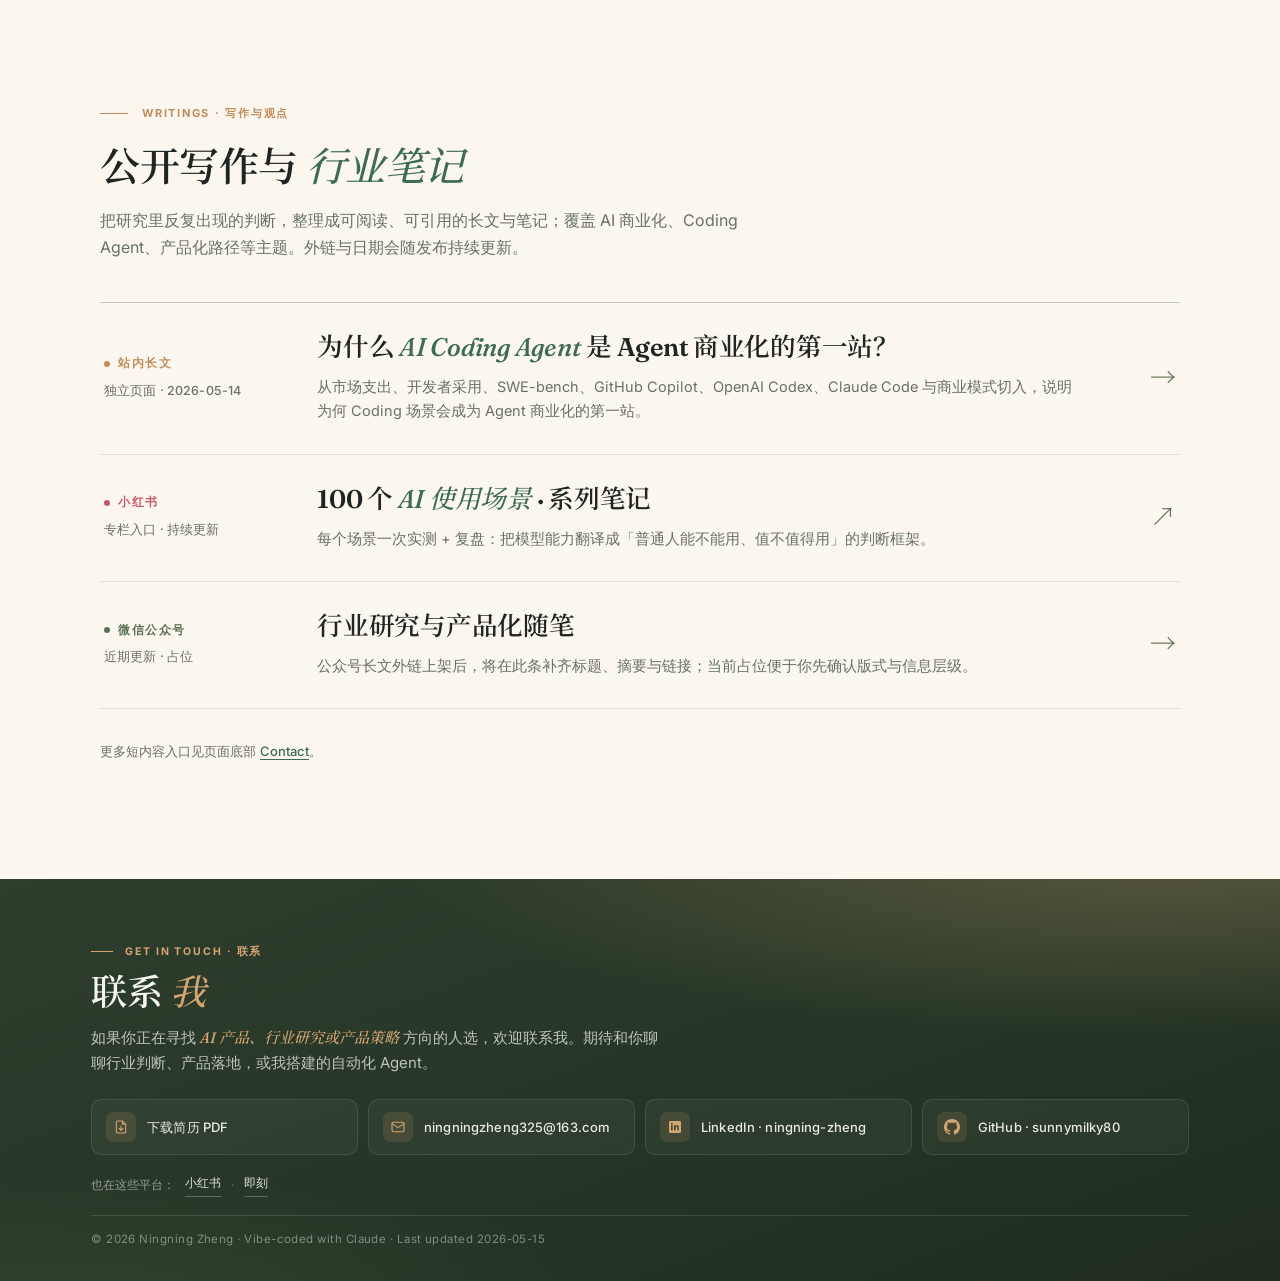
==== commit 95a8753e: "prototype v2.4: restore Claude core AI workflow diagrams and sync current HTML Keep inline workflow " ====
--- a/prototype-v2.4.html
+++ b/prototype-v2.4.html
@@ -1218,6 +1218,7 @@
   background: linear-gradient(160deg, rgba(255, 253, 247, 0.96) 0%, rgba(245, 240, 227, 0.55) 100%);
   padding: 12px 12px 10px;
   box-sizing: border-box;
+  overflow: hidden;
 }
 
 .workflow-diagram--vibe {
@@ -1289,6 +1290,7 @@
   padding-bottom: 4px;
   scrollbar-width: thin;
   -webkit-overflow-scrolling: touch;
+  max-width: 100%;
 }
 
 .workflow-stage {
@@ -1335,6 +1337,7 @@
   align-items: center;
   gap: 4px;
   margin-top: auto;
+  min-width: 0;
 }
 
 .workflow-stage-note {
@@ -1355,7 +1358,10 @@
   background: rgba(93, 112, 82, 0.1);
   border-radius: 5px;
   letter-spacing: 0;
-  white-space: nowrap;
+  white-space: normal;
+  max-width: 100%;
+  overflow-wrap: anywhere;
+  word-break: break-word;
 }
 
 .wf-tool-pair {
@@ -1499,81 +1505,143 @@
 }
 
 .featured-writing-inner {
-  max-width: 880px;
+  max-width: 1080px;
   margin: 0 auto;
 }
 
-.fw-card {
-  margin-top: 28px;
-  padding: 48px;
-  background: var(--bg-paper);
-  border-radius: var(--r-card-lg);
-  box-shadow: var(--shadow-md);
-  transition: transform 200ms cubic-bezier(0.2, 0.8, 0.2, 1), box-shadow 200ms ease;
-}
-
-.fw-card:hover {
-  transform: translateY(-2px);
-  box-shadow: var(--shadow-hover);
-}
-
-/* C9：分类标签（胶囊，与 §3.2 关键词 tag 系出同门） */
-.fw-pill {
+.fw-header {
+  margin-bottom: clamp(36px, 4.5vh, 48px);
+  max-width: 760px;
+}
+
+.fw-lede {
+  margin-top: 16px;
+  font-family: var(--font-body);
+  font-size: 16px;
+  line-height: 1.72;
+  color: var(--muted);
+  max-width: 680px;
+}
+
+.fw-list {
+  border-top: 1px solid var(--line-strong);
+  margin-top: clamp(20px, 3vh, 28px);
+}
+
+.fw-item {
+  display: grid;
+  grid-template-columns: minmax(170px, 0.22fr) minmax(0, 1fr) auto;
+  gap: clamp(20px, 3vw, 48px);
+  padding: 28px 4px 30px;
+  border-bottom: 1px solid var(--line);
+  text-decoration: none;
+  color: inherit;
+  transition: all 240ms cubic-bezier(0.2, 0.8, 0.2, 1);
+  align-items: center;
+  position: relative;
+}
+
+.fw-item:hover {
+  background: linear-gradient(90deg, rgba(93, 112, 82, 0.05), transparent 75%);
+  padding-left: 16px;
+}
+
+.fw-item-meta {
+  display: flex;
+  flex-direction: column;
+  gap: 6px;
+  align-self: center;
+}
+
+.fw-channel {
   display: inline-flex;
   align-items: center;
-  padding: 6px 14px;
-  font-family: var(--font-body);
-  font-size: 12px;
+  gap: 8px;
+  font-family: var(--font-body);
+  font-size: 11.5px;
+  font-weight: 700;
+  letter-spacing: 0.14em;
+  text-transform: uppercase;
+  color: var(--rust);
+}
+
+.fw-channel::before {
+  content: "";
+  width: 6px;
+  height: 6px;
+  background: currentColor;
+  border-radius: 50%;
+  flex-shrink: 0;
+}
+
+.fw-item[data-channel="redbook"] .fw-channel { color: #c4576e; }
+.fw-item[data-channel="wechat"] .fw-channel { color: var(--moss); }
+
+.fw-status {
+  font-family: var(--font-body);
+  font-size: 12.5px;
+  font-weight: 500;
+  color: var(--muted);
+  letter-spacing: 0.01em;
+}
+
+.fw-item-body {
+  display: flex;
+  flex-direction: column;
+  gap: 10px;
+  min-width: 0;
+}
+
+.fw-item-title {
+  margin: 0;
+  font-family: var(--font-display);
+  font-size: clamp(20px, 2vw, 26px);
   font-weight: 600;
-  letter-spacing: 0.02em;
+  line-height: 1.32;
+  letter-spacing: -0.01em;
+  color: var(--ink);
+}
+
+.fw-item-title em {
+  font-style: italic;
+  font-weight: 500;
+  color: var(--moss-deep);
+}
+
+.fw-item-desc {
+  margin: 0;
+  font-family: var(--font-body);
+  font-size: 14.5px;
+  line-height: 1.68;
+  color: var(--muted);
+  max-width: 760px;
+}
+
+.fw-arrow {
+  font-family: var(--font-display);
+  font-size: 26px;
+  font-weight: 400;
   color: var(--moss);
-  background: rgba(93, 112, 82, 0.1);
-  border-radius: var(--r-pill);
-}
-
-/* Card h3：§1.2 阶梯「20–22px · display · 600」 */
-.fw-title {
-  margin: 18px 0 0;
-  font-family: var(--font-display);
-  font-size: clamp(20px, 1.65vw, 22px);
-  font-weight: 600;
-  line-height: 1.3;
-  letter-spacing: -0.015em;
-  color: var(--ink);
-}
-
-/* C9：日期 + 阅读时间 + 体裁说明 · Small 13px */
-.fw-meta {
-  margin: 12px 0 0;
+  transition: all 240ms cubic-bezier(0.2, 0.8, 0.2, 1);
+  flex-shrink: 0;
+  align-self: center;
+  line-height: 1;
+}
+
+.fw-item:hover .fw-arrow {
+  color: var(--moss-deep);
+  transform: translateX(6px);
+}
+
+.fw-item[data-external="true"]:hover .fw-arrow {
+  transform: translate(4px, -4px);
+}
+
+.fw-footnote {
+  margin-top: clamp(28px, 3.5vh, 36px);
   font-family: var(--font-body);
   font-size: 13px;
-  line-height: 1.5;
-  font-weight: 400;
-  color: var(--muted);
-}
-
-.fw-takeaway {
-  margin: 24px 0 0;
-  padding: 18px 20px 20px 22px;
-  border-left: 3px solid var(--moss);
-  border-radius: 0 var(--r-sm) var(--r-sm) 0;
-  background: rgba(93, 112, 82, 0.06);
-}
-
-.fw-takeaway p {
-  margin: 0;
-  font-family: var(--font-body);
-  font-size: 15px;
-  line-height: 1.7;
-  font-weight: 400;
-  color: rgba(31, 37, 34, 0.85);
-}
-
-.fw-footnote {
-  margin-top: 24px;
-  font-family: var(--font-body);
-  font-size: 13px;
-  line-height: 1.6;
+  line-height: 1.65;
   color: var(--muted);
   max-width: 52em;
 }
@@ -1589,81 +1657,201 @@
   color: var(--ink);
 }
 
-.fw-cta {
-  margin-top: 28px;
-}
-
-@media (max-width: 640px) {
-  .fw-card {
-    padding: 28px 22px;
+@media (max-width: 768px) {
+  .fw-item {
+    grid-template-columns: 1fr auto;
+    gap: 14px;
+    padding: 22px 4px 24px;
   }
-}
-
-.site-about-sep {
-  color: var(--line);
-  user-select: none;
-}
-
-/* About + Contact（导航 About / 按钮 #contact） */
-.site-about {
+  .fw-item-meta {
+    grid-column: 1 / -1;
+    flex-direction: row;
+    gap: 14px;
+    align-items: baseline;
+    flex-wrap: wrap;
+  }
+  .fw-item:hover {
+    padding-left: 10px;
+  }
+}
+
+/* §3.11 Contact · 全宽深色版（v2.4.7 · 显化绿调，深森林 + 暖橘光晕） */
+.site-contact {
+  position: relative;
+  width: 100%;
+  margin-top: clamp(40px, 5vh, 64px);
+  padding: clamp(40px, 6vh, 64px) 0 clamp(22px, 3.5vh, 36px);
+  background:
+    radial-gradient(ellipse 110% 80% at 92% -5%, rgba(212, 165, 116, 0.28), transparent 55%),
+    radial-gradient(ellipse 65% 55% at 8% 110%, rgba(93, 112, 82, 0.20), transparent 65%),
+    linear-gradient(160deg, #2e3d2c 0%, #263626 55%, #1f2c1e 100%);
+  color: rgba(255, 253, 247, 0.92);
+  overflow: hidden;
+  scroll-margin-top: 96px;
+}
+
+.site-contact-inner {
   max-width: 1200px;
   margin: 0 auto;
-  padding: clamp(40px, 5vh, 56px) clamp(24px, 4vw, 48px) clamp(72px, 9vh, 100px);
-  scroll-margin-top: 96px;
-}
-
-.site-about-inner {
-  padding: clamp(28px, 3.5vh, 40px) clamp(22px, 3vw, 36px);
-  border-radius: 22px;
-  border: 1px solid var(--line);
-  background: linear-gradient(135deg, rgba(255, 253, 247, 0.96) 0%, rgba(245, 240, 227, 0.45) 100%);
-}
-
-.site-about-eyebrow {
+  padding: 0 clamp(24px, 4vw, 56px);
+}
+
+.site-contact-eyebrow {
+  display: inline-flex;
+  align-items: center;
+  gap: 12px;
   font-family: var(--font-body);
   font-size: 10.5px;
   font-weight: 700;
-  letter-spacing: 0.14em;
+  letter-spacing: 0.18em;
   text-transform: uppercase;
-  color: var(--rust);
-  margin-bottom: 10px;
-}
-
-.site-about-title {
+  color: rgba(212, 165, 116, 1);
+  margin-bottom: 12px;
+}
+
+.site-contact-eyebrow::before {
+  content: "";
+  width: 22px;
+  height: 1px;
+  background: rgba(212, 165, 116, 1);
+}
+
+.site-contact-title {
   margin: 0 0 12px;
   font-family: var(--font-display);
-  font-size: clamp(20px, 2vw, 24px);
+  font-size: clamp(24px, 3vw, 36px);
   font-weight: 600;
-  letter-spacing: -0.02em;
-  color: var(--ink);
-}
-
-.site-about-lede {
-  margin: 0 0 22px;
-  font-size: 15px;
-  line-height: 1.7;
-  color: rgba(31, 37, 34, 0.72);
-  max-width: 52em;
-}
-
-.site-about-links {
+  line-height: 1.15;
+  letter-spacing: -0.015em;
+  color: rgba(255, 253, 247, 0.96);
+}
+
+.site-contact-title em {
+  font-style: italic;
+  font-weight: 500;
+  color: rgba(212, 165, 116, 1);
+}
+
+.site-contact-lede {
+  margin: 0 0 24px;
+  font-family: var(--font-body);
+  font-size: clamp(13.5px, 1.4vw, 15px);
+  line-height: 1.65;
+  color: rgba(255, 253, 247, 0.70);
+  max-width: 580px;
+}
+
+.site-contact-lede em {
+  font-family: var(--font-display);
+  font-style: italic;
+  font-weight: 500;
+  color: rgba(212, 165, 116, 1);
+}
+
+.contact-grid {
+  display: grid;
+  grid-template-columns: repeat(4, 1fr);
+  gap: 10px;
+  margin-bottom: 18px;
+}
+
+.contact-card {
+  display: flex;
+  align-items: center;
+  gap: 11px;
+  padding: 12px 14px;
+  background: rgba(255, 253, 247, 0.04);
+  border: 1px solid rgba(255, 253, 247, 0.10);
+  border-radius: 10px;
+  text-decoration: none;
+  color: rgba(255, 253, 247, 0.90);
+  transition: all 240ms cubic-bezier(0.2, 0.8, 0.2, 1);
+  min-width: 0;
+}
+
+.contact-card:hover {
+  background: rgba(255, 253, 247, 0.08);
+  border-color: rgba(212, 165, 116, 0.45);
+  transform: translateY(-2px);
+}
+
+.contact-icon {
+  display: flex;
+  align-items: center;
+  justify-content: center;
+  width: 30px;
+  height: 30px;
+  flex-shrink: 0;
+  border-radius: 7px;
+  background: rgba(212, 165, 116, 0.14);
+  color: rgba(212, 165, 116, 1);
+}
+
+.contact-icon svg {
+  width: 16px;
+  height: 16px;
+}
+
+.contact-text {
+  flex: 1;
+  font-family: var(--font-body);
+  font-size: 13px;
+  font-weight: 500;
+  letter-spacing: 0.01em;
+  overflow: hidden;
+  text-overflow: ellipsis;
+  white-space: nowrap;
+}
+
+@media (max-width: 968px) {
+  .contact-grid {
+    grid-template-columns: repeat(2, 1fr);
+  }
+}
+
+@media (max-width: 480px) {
+  .contact-grid {
+    grid-template-columns: 1fr;
+  }
+}
+
+.contact-social {
   display: flex;
   flex-wrap: wrap;
-  gap: 10px 14px;
-  align-items: center;
-}
-
-.site-about-links a {
-  font-family: var(--font-body);
-  font-size: 14px;
+  align-items: center;
+  gap: 10px;
+  margin-bottom: 18px;
+  font-family: var(--font-body);
+  font-size: 12px;
+  color: rgba(255, 253, 247, 0.50);
+}
+
+.contact-social a {
+  color: rgba(255, 253, 247, 0.88);
+  text-decoration: none;
   font-weight: 500;
-  color: var(--moss-deep);
-  text-decoration: underline;
-  text-underline-offset: 3px;
-}
-
-.site-about-links a:hover {
-  color: var(--ink);
+  padding-bottom: 2px;
+  border-bottom: 1px solid rgba(255, 253, 247, 0.25);
+  transition: all 200ms;
+}
+
+.contact-social a:hover {
+  color: rgba(212, 165, 116, 1);
+  border-color: rgba(212, 165, 116, 1);
+}
+
+.contact-social .dot {
+  color: rgba(255, 253, 247, 0.30);
+}
+
+.site-contact-footer {
+  margin: 0;
+  padding-top: 14px;
+  border-top: 1px solid rgba(255, 253, 247, 0.12);
+  font-family: var(--font-body);
+  font-size: 11.5px;
+  letter-spacing: 0.04em;
+  color: rgba(255, 253, 247, 0.42);
 }
 
 .jd-match {
@@ -2163,7 +2351,7 @@
       <a href="#works" class="nav-link">Works</a>
       <a href="#toolkit" class="nav-link">AI Workflow</a>
       <a href="#writing" class="nav-link">Writings</a>
-      <a href="#about" class="nav-link">About</a>
+      <a href="#contact" class="nav-link">Contact</a>
     </div>
   </nav>
 </div>
@@ -2601,40 +2789,120 @@
   </div>
 </section>
 
-<!-- §3.5 Featured Writing · 主打文章（设计系统 v2.0 §3.5 · v2.1 无区块 h2） -->
-<section class="featured-writing" id="writing" aria-label="Featured Writing">
+<!-- §3.5 Writings · 写作与观点（v2.4.2 列表式 · 截图二布局 + 截图一精致度） -->
+<section class="featured-writing" id="writing" aria-labelledby="writings-heading">
   <div class="featured-writing-inner">
-    <div class="eyebrow">FEATURED WRITING · 主打文章</div>
-    <article class="fw-card">
-      <span class="fw-pill">AI 行业判断 · 商业化分析</span>
-      <h3 class="fw-title">《为什么 AI Coding Agent 是 Agent 商业化的第一站？》</h3>
-      <p class="fw-meta">2026-05-14 · 约 12 分钟阅读 · 含玩家对比 + 商业模式拆解</p>
-      <div class="fw-takeaway">
-        <p>Agent 概念很热，但多数场景仍面临 ROI 不清晰、流程难闭环、评测困难等问题。Coding 是少数同时具备高频、刚需、付费意愿强、结果可评测、工作流闭环清晰的场景，因此更可能成为 Agent 商业化的第一站。</p>
-      </div>
-      <a class="btn btn-secondary fw-cta" href="./writing-ai-coding-agent.html">继续阅读全文 →</a>
-    </article>
-    <p class="fw-footnote">更多短内容入口见页面底部 <a href="#about">Contact</a>。</p>
+    <div class="fw-header">
+      <div class="eyebrow">WRITINGS · 写作与观点</div>
+      <h2 class="section-h2" id="writings-heading">公开写作与 <em>行业笔记</em></h2>
+      <p class="fw-lede">把研究里反复出现的判断，整理成可阅读、可引用的长文与笔记；覆盖 AI 商业化、Coding Agent、产品化路径等主题。外链与日期会随发布持续更新。</p>
+    </div>
+
+    <div class="fw-list">
+
+      <!-- 1 · 站内长文（主打） -->
+      <a class="fw-item" href="./writing-ai-coding-agent.html" data-channel="internal">
+        <div class="fw-item-meta">
+          <span class="fw-channel">站内长文</span>
+          <span class="fw-status">独立页面 · 2026-05-14</span>
+        </div>
+        <div class="fw-item-body">
+          <h3 class="fw-item-title">为什么 <em>AI Coding Agent</em> 是 Agent 商业化的第一站？</h3>
+          <p class="fw-item-desc">从市场支出、开发者采用、SWE-bench、GitHub Copilot、OpenAI Codex、Claude Code 与商业模式切入，说明为何 Coding 场景会成为 Agent 商业化的第一站。</p>
+        </div>
+        <span class="fw-arrow" aria-hidden="true">→</span>
+      </a>
+
+      <!-- 2 · 小红书 -->
+      <a class="fw-item" href="https://www.xiaohongshu.com/user/profile/5b2bb04b4eacab34445c76e1" target="_blank" rel="noopener noreferrer" data-channel="redbook" data-external="true">
+        <div class="fw-item-meta">
+          <span class="fw-channel">小红书</span>
+          <span class="fw-status">专栏入口 · 持续更新</span>
+        </div>
+        <div class="fw-item-body">
+          <h3 class="fw-item-title">100 个 <em>AI 使用场景</em> · 系列笔记</h3>
+          <p class="fw-item-desc">每个场景一次实测 + 复盘：把模型能力翻译成「普通人能不能用、值不值得用」的判断框架。</p>
+        </div>
+        <span class="fw-arrow" aria-hidden="true">↗</span>
+      </a>
+
+      <!-- 3 · 微信公众号（占位） -->
+      <a class="fw-item" href="#" data-channel="wechat">
+        <div class="fw-item-meta">
+          <span class="fw-channel">微信公众号</span>
+          <span class="fw-status">近期更新 · 占位</span>
+        </div>
+        <div class="fw-item-body">
+          <h3 class="fw-item-title">行业研究与产品化随笔</h3>
+          <p class="fw-item-desc">公众号长文外链上架后，将在此条补齐标题、摘要与链接；当前占位便于你先确认版式与信息层级。</p>
+        </div>
+        <span class="fw-arrow" aria-hidden="true">→</span>
+      </a>
+
+    </div>
+
+    <p class="fw-footnote">更多短内容入口见页面底部 <a href="#contact">Contact</a>。</p>
   </div>
 </section>
 
-<!-- About · Contact -->
-<section class="site-about" id="about" aria-labelledby="about-heading">
-  <div class="site-about-inner" id="contact">
-    <div class="site-about-eyebrow">ABOUT · 联系</div>
-    <h2 class="site-about-title" id="about-heading">合作与机会</h2>
-    <p class="site-about-lede">欢迎就 AI 行业研究、产品策略、情报体系或本页作品来信；邮件通常会在 1–2 个工作日内回复。</p>
-    <div class="site-about-links">
-      <a href="mailto:ningningzheng325@163.com">ningningzheng325@163.com</a>
-      <span class="site-about-sep">·</span>
-      <a href="https://linkedin.com/in/ningning-zheng-580408240" target="_blank" rel="noopener noreferrer">LinkedIn</a>
-      <span class="site-about-sep">·</span>
-      <a href="https://github.com/sunnymilky80" target="_blank" rel="noopener noreferrer">GitHub</a>
-      <span class="site-about-sep">·</span>
+<!-- §3.11 Contact · 全宽深色版（v2.4.7 · 4 卡横排 + SVG 图标） -->
+<section class="site-contact" id="contact" aria-labelledby="contact-heading">
+  <div class="site-contact-inner">
+    <div class="site-contact-eyebrow">GET IN TOUCH · 联系</div>
+    <h2 class="site-contact-title" id="contact-heading">联系 <em>我</em></h2>
+    <p class="site-contact-lede">如果你正在寻找 <em>AI 产品、行业研究或产品策略</em> 方向的人选，欢迎联系我。期待和你聊聊行业判断、产品落地，或我搭建的自动化 Agent。</p>
+
+    <div class="contact-grid">
+
+      <a href="./简历文件/zhengnn_resume_19700792498.pdf" target="_blank" rel="noopener noreferrer" class="contact-card">
+        <span class="contact-icon" aria-hidden="true">
+          <svg viewBox="0 0 24 24" fill="none" stroke="currentColor" stroke-width="1.6" stroke-linecap="round" stroke-linejoin="round">
+            <path d="M14 3H7a2 2 0 0 0-2 2v14a2 2 0 0 0 2 2h10a2 2 0 0 0 2-2V8z"/>
+            <path d="M14 3v5h5"/>
+            <path d="M12 11v6m-3-3l3 3 3-3"/>
+          </svg>
+        </span>
+        <span class="contact-text">下载简历 PDF</span>
+      </a>
+
+      <a href="mailto:ningningzheng325@163.com" class="contact-card">
+        <span class="contact-icon" aria-hidden="true">
+          <svg viewBox="0 0 24 24" fill="none" stroke="currentColor" stroke-width="1.6" stroke-linecap="round" stroke-linejoin="round">
+            <rect x="3" y="5" width="18" height="14" rx="2"/>
+            <path d="M3 7l9 6 9-6"/>
+          </svg>
+        </span>
+        <span class="contact-text">ningningzheng325@163.com</span>
+      </a>
+
+      <a href="https://linkedin.com/in/ningning-zheng-580408240" target="_blank" rel="noopener noreferrer" class="contact-card">
+        <span class="contact-icon" aria-hidden="true">
+          <svg viewBox="0 0 24 24" fill="currentColor">
+            <path d="M19 3H5a2 2 0 0 0-2 2v14a2 2 0 0 0 2 2h14a2 2 0 0 0 2-2V5a2 2 0 0 0-2-2zM8.5 17H6V9.5h2.5V17zM7.25 8.42a1.46 1.46 0 1 1 0-2.92 1.46 1.46 0 0 1 0 2.92zM18 17h-2.5v-4.16c0-1.07-.44-1.41-1.16-1.41-.76 0-1.34.5-1.34 1.5V17h-2.5V9.5h2.4v1.06c.4-.63 1.18-1.06 2.1-1.06 1.78 0 2.83.94 2.83 3V17z"/>
+          </svg>
+        </span>
+        <span class="contact-text">LinkedIn · ningning-zheng</span>
+      </a>
+
+      <a href="https://github.com/sunnymilky80" target="_blank" rel="noopener noreferrer" class="contact-card">
+        <span class="contact-icon" aria-hidden="true">
+          <svg viewBox="0 0 24 24" fill="currentColor">
+            <path d="M12 0C5.37 0 0 5.37 0 12c0 5.3 3.44 9.8 8.21 11.39.6.11.82-.26.82-.58 0-.29-.01-1.05-.02-2.06-3.34.72-4.05-1.61-4.05-1.61-.54-1.4-1.34-1.77-1.34-1.77-1.09-.74.08-.73.08-.73 1.21.08 1.84 1.24 1.84 1.24 1.07 1.83 2.81 1.3 3.5.99.11-.77.42-1.3.76-1.6-2.66-.3-5.46-1.33-5.46-5.93 0-1.31.47-2.38 1.24-3.22-.12-.31-.54-1.53.12-3.18 0 0 1.01-.32 3.3 1.23.96-.27 1.99-.4 3.01-.41 1.02.01 2.05.14 3.01.41 2.29-1.55 3.3-1.23 3.3-1.23.66 1.65.24 2.87.12 3.18.77.84 1.24 1.91 1.24 3.22 0 4.61-2.8 5.63-5.47 5.92.43.37.81 1.1.81 2.22 0 1.6-.01 2.89-.01 3.29 0 .32.22.69.83.58C20.56 21.8 24 17.3 24 12c0-6.63-5.37-12-12-12z"/>
+          </svg>
+        </span>
+        <span class="contact-text">GitHub · sunnymilky80</span>
+      </a>
+
+    </div>
+
+    <div class="contact-social">
+      <span>也在这些平台：</span>
       <a href="https://www.xiaohongshu.com/user/profile/5b2bb04b4eacab34445c76e1" target="_blank" rel="noopener noreferrer">小红书</a>
-      <span class="site-about-sep">·</span>
+      <span class="dot">·</span>
       <a href="https://okjk.co/NTIcUn" target="_blank" rel="noopener noreferrer">即刻</a>
     </div>
+
+    <p class="site-contact-footer">© 2026 Ningning Zheng · Vibe-coded with Claude · Last updated 2026-05-15</p>
   </div>
 </section>
 
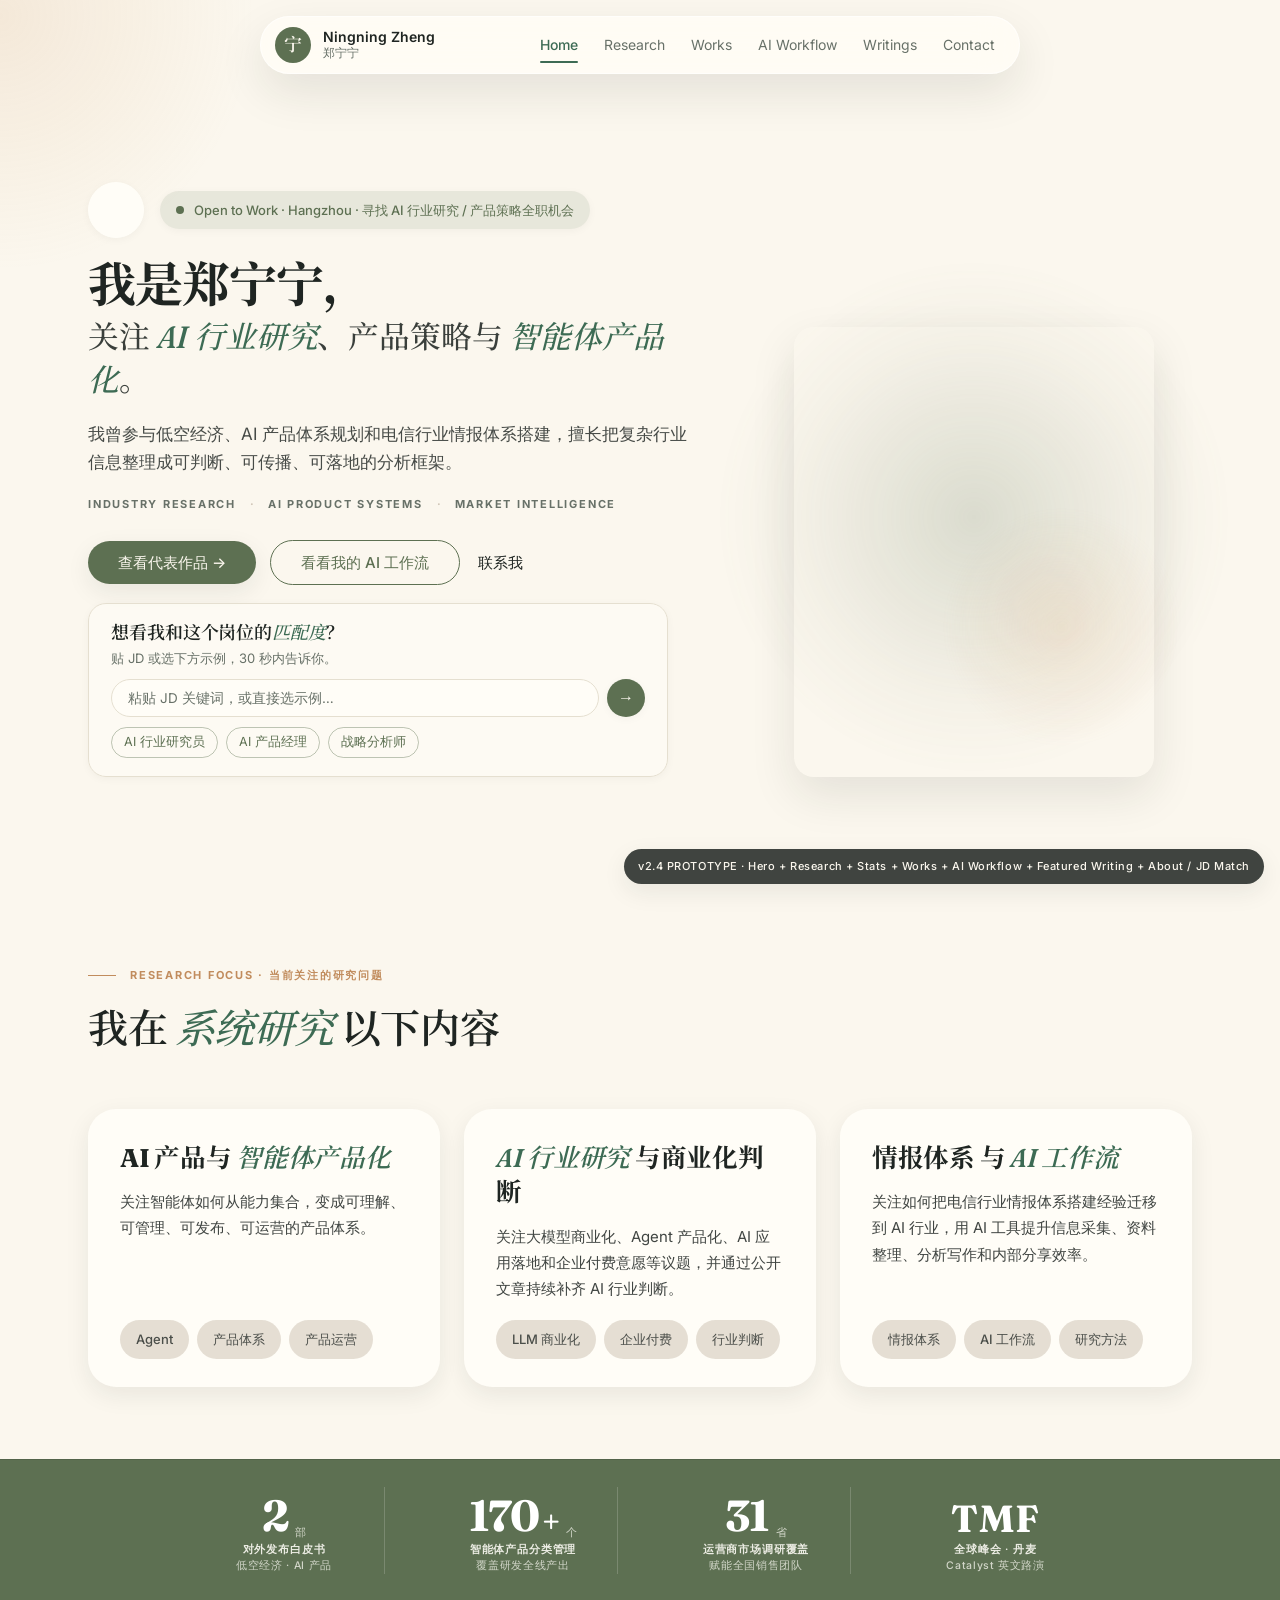
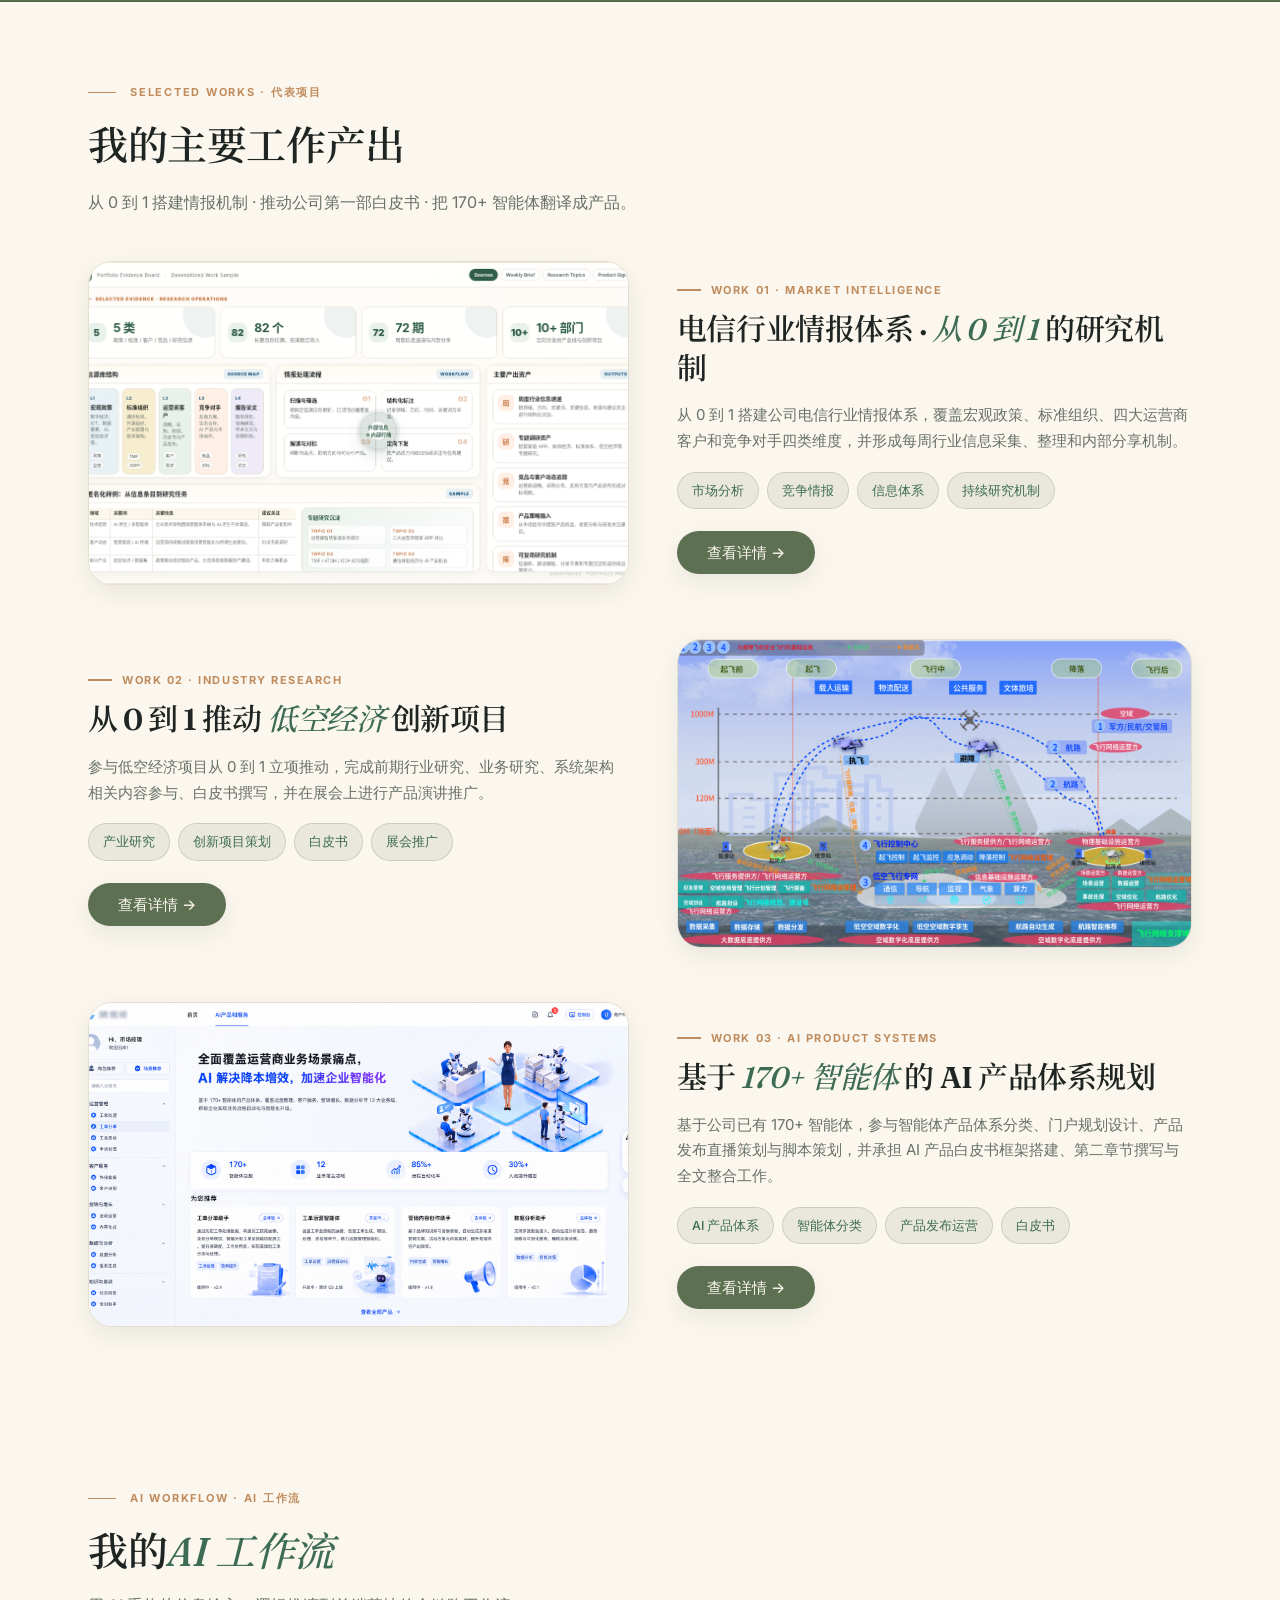
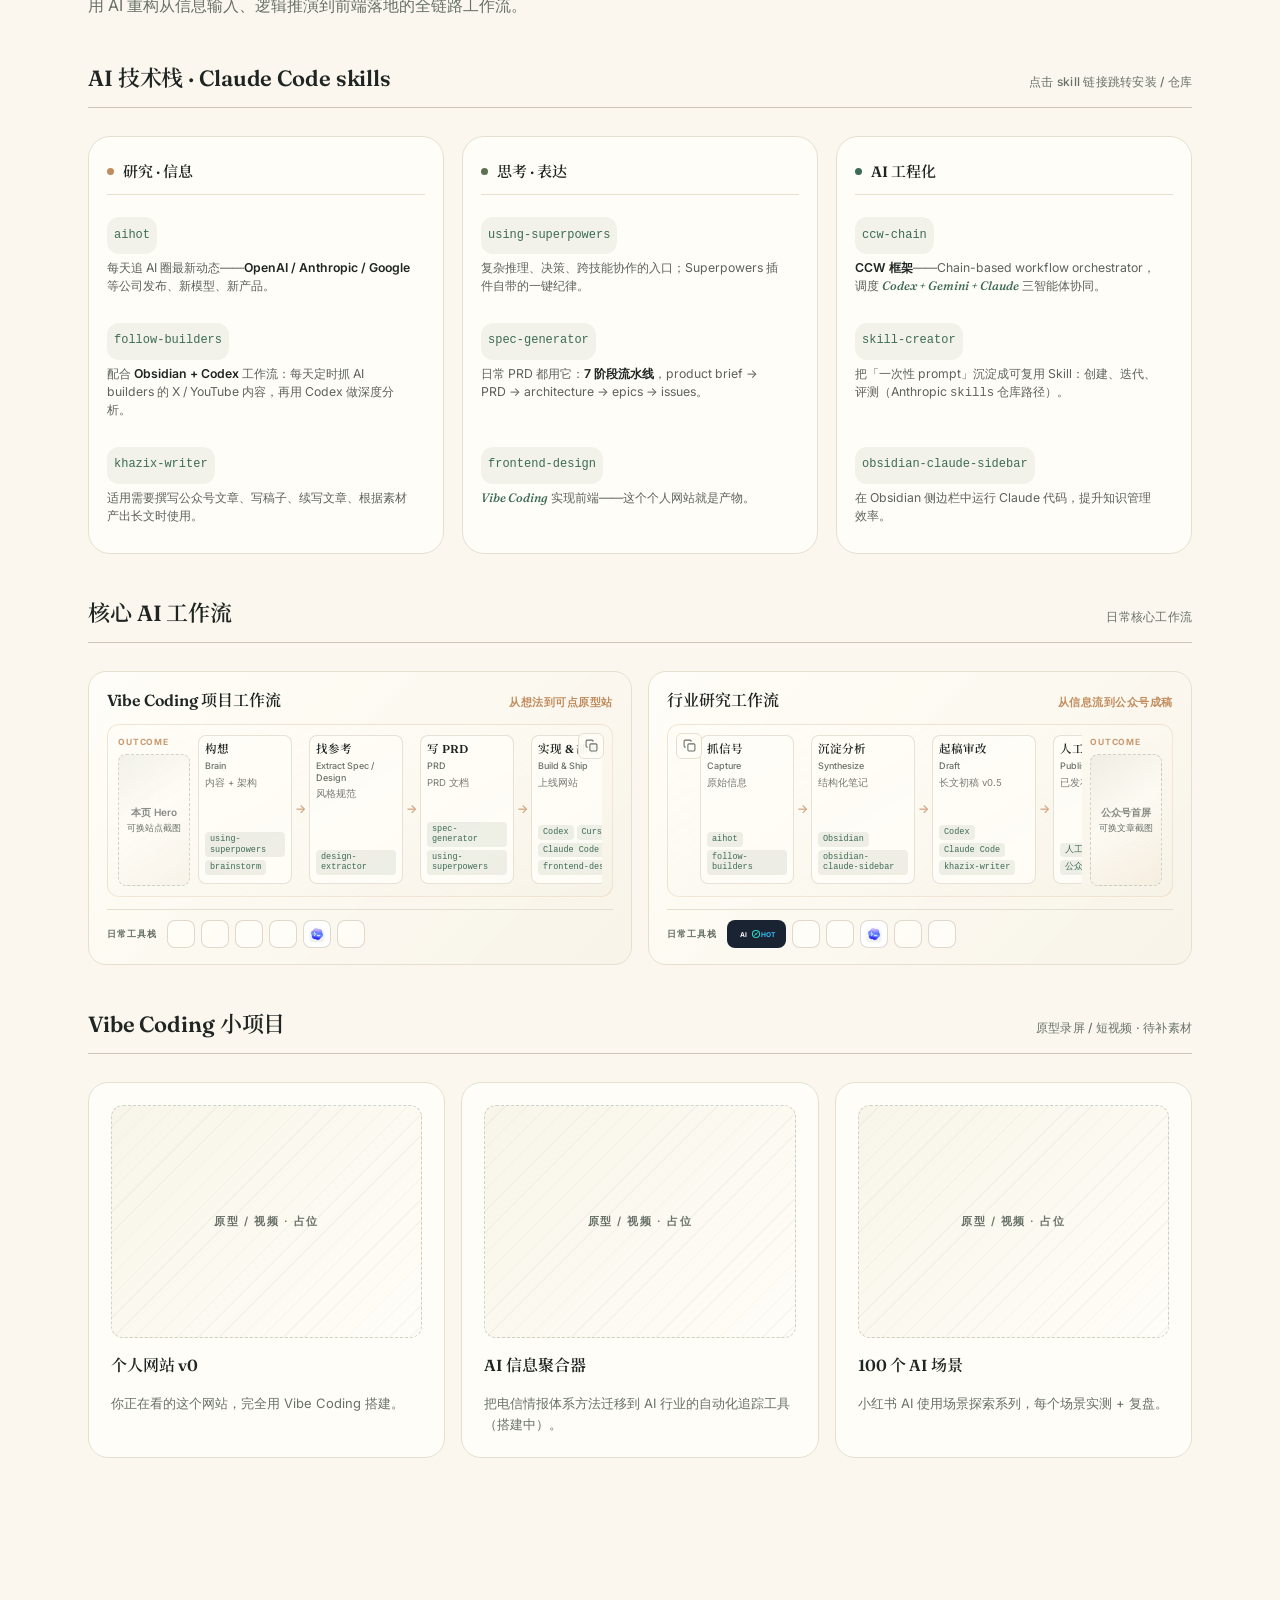
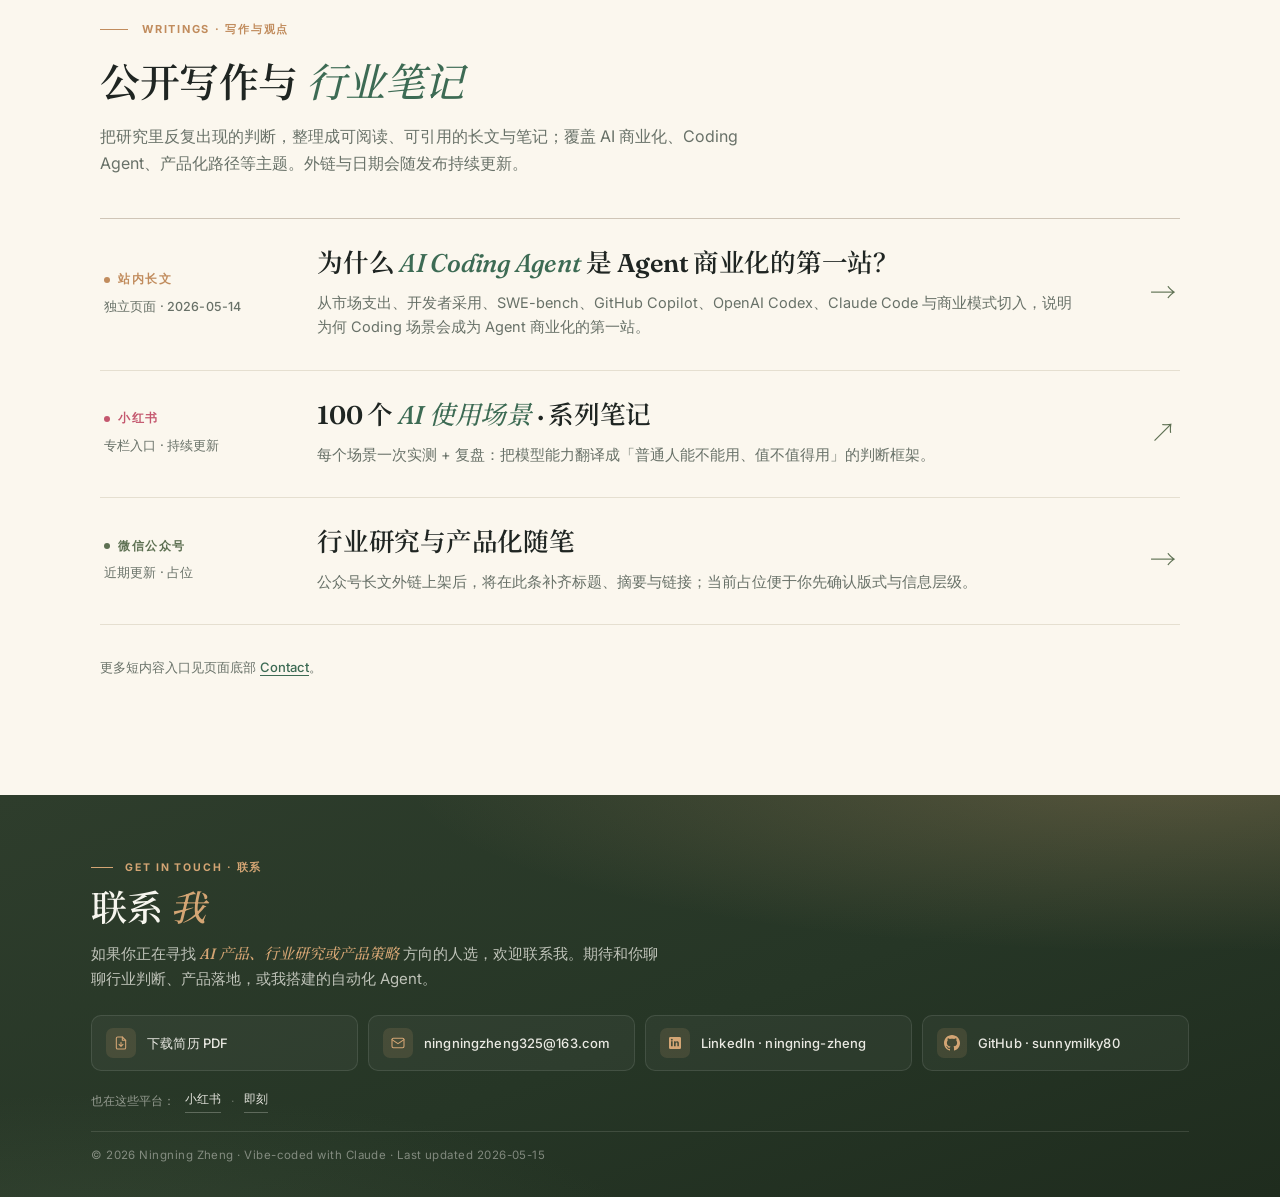
==== commit 957233ed: "Restore compact §3.9.b AI workflow with daily tool stack icons. Bring back the confirmed four-step l" ====
--- a/prototype-v2.4.html
+++ b/prototype-v2.4.html
@@ -1161,27 +1161,29 @@
     min-height: 0 !important;
   }
 }
-/* ---------- §3.9.b · 核心 AI 工作流（内联 HTML/CSS 流程图） ---------- */
+/* ---------- §3.9.b · 核心 AI 工作流（Outcome + 步骤内工具 + 底部工具栈） ---------- */
 .workflow-grid {
   display: grid;
-  grid-template-columns: repeat(2, 1fr);
-  gap: 18px;
+  grid-template-columns: repeat(2, minmax(0, 1fr));
+  gap: 16px;
+  align-items: stretch;
 }
 
 .workflow-card {
   display: flex;
   flex-direction: column;
-  gap: 18px;
-  padding: 28px;
-  background: linear-gradient(135deg, rgba(255, 253, 247, 1) 0%, rgba(245, 240, 227, 0.5) 100%);
+  gap: 12px;
+  min-width: 0;
+  padding: 18px 18px 16px;
+  background: linear-gradient(135deg, rgba(255, 253, 247, 1) 0%, rgba(245, 240, 227, 0.45) 100%);
   border: 1px solid var(--line);
-  border-radius: 22px;
-  transition: all 240ms cubic-bezier(0.2, 0.8, 0.2, 1);
+  border-radius: var(--r-card);
+  transition: transform 200ms ease, border-color 200ms ease, box-shadow 200ms ease;
 }
 
 .workflow-card:hover {
-  transform: translateY(-3px);
-  border-color: rgba(193, 140, 93, 0.32);
+  transform: translateY(-2px);
+  border-color: rgba(193, 140, 93, 0.28);
   box-shadow: var(--shadow-md);
 }
 
@@ -1189,92 +1191,140 @@
   display: flex;
   align-items: baseline;
   justify-content: space-between;
-  gap: 12px;
+  gap: 10px;
   flex-wrap: wrap;
 }
 
 .workflow-card-title {
+  margin: 0;
   font-family: var(--font-display);
-  font-size: 18px;
+  font-size: 16px;
   font-weight: 600;
   letter-spacing: -0.005em;
+  line-height: 1.3;
   color: var(--ink);
 }
 
 .workflow-card-sub {
   font-family: var(--font-body);
-  font-size: 11.5px;
+  font-size: 11px;
   font-weight: 600;
-  letter-spacing: 0.06em;
+  letter-spacing: 0.05em;
   text-transform: uppercase;
   color: var(--rust);
+  white-space: nowrap;
 }
 
 .workflow-diagram {
+  position: relative;
   width: 100%;
-  min-height: 220px;
-  border-radius: 14px;
-  border: 1px solid rgba(193, 140, 93, 0.22);
-  background: linear-gradient(160deg, rgba(255, 253, 247, 0.96) 0%, rgba(245, 240, 227, 0.55) 100%);
-  padding: 12px 12px 10px;
+  min-width: 0;
+  padding: 10px;
+  border-radius: var(--r-sm);
+  border: 1px solid rgba(193, 140, 93, 0.2);
+  background: linear-gradient(160deg, rgba(255, 253, 247, 0.96) 0%, rgba(245, 240, 227, 0.5) 100%);
   box-sizing: border-box;
   overflow: hidden;
 }
 
 .workflow-diagram--vibe {
   display: grid;
-  grid-template-columns: 84px minmax(0, 1fr);
-  gap: 10px;
+  grid-template-columns: 72px minmax(0, 1fr);
+  gap: 8px;
   align-items: stretch;
 }
 
 .workflow-diagram--research {
   display: grid;
-  grid-template-columns: minmax(0, 1fr) 84px;
-  gap: 10px;
+  grid-template-columns: minmax(0, 1fr) 72px;
+  gap: 8px;
   align-items: stretch;
 }
 
+.workflow-copy {
+  position: absolute;
+  top: 8px;
+  right: 8px;
+  z-index: 2;
+  display: inline-flex;
+  align-items: center;
+  justify-content: center;
+  width: 26px;
+  height: 26px;
+  padding: 0;
+  border: 1px solid var(--line);
+  border-radius: 6px;
+  background: rgba(255, 253, 247, 0.94);
+  color: var(--muted);
+  cursor: pointer;
+  transition: color 0.15s ease, border-color 0.15s ease;
+}
+
+.workflow-diagram--research .workflow-copy {
+  left: 8px;
+  right: auto;
+}
+
+.workflow-copy:hover {
+  color: var(--ink);
+  border-color: rgba(93, 112, 82, 0.35);
+}
+
+.workflow-copy:focus-visible {
+  outline: 2px solid var(--moss);
+  outline-offset: 2px;
+}
+
+.workflow-copy svg {
+  width: 13px;
+  height: 13px;
+  display: block;
+}
+
+.workflow-copy.is-copied {
+  color: var(--moss-deep);
+}
+
 .workflow-outcome {
   display: flex;
   flex-direction: column;
-  gap: 6px;
+  gap: 5px;
   min-height: 0;
 }
 
 .workflow-outcome-label {
   font-family: var(--font-body);
-  font-size: 9px;
+  font-size: 8.5px;
   font-weight: 700;
-  letter-spacing: 0.12em;
+  letter-spacing: 0.1em;
   text-transform: uppercase;
-  color: rgba(193, 140, 93, 0.9);
+  color: rgba(193, 140, 93, 0.88);
 }
 
 .workflow-outcome-frame {
   flex: 1;
-  min-height: 168px;
-  border-radius: 10px;
-  border: 1px dashed rgba(93, 112, 82, 0.28);
+  min-height: 132px;
+  border-radius: 8px;
+  border: 1px dashed rgba(93, 112, 82, 0.26);
   background:
-    linear-gradient(145deg, rgba(93, 112, 82, 0.09) 0%, rgba(255, 253, 247, 0.5) 45%, rgba(193, 140, 93, 0.08) 100%);
+    linear-gradient(145deg, rgba(93, 112, 82, 0.08) 0%, rgba(255, 253, 247, 0.55) 45%, rgba(193, 140, 93, 0.06) 100%);
   display: flex;
   flex-direction: column;
   align-items: center;
   justify-content: center;
   text-align: center;
-  padding: 8px 6px;
+  padding: 6px 4px;
   font-family: var(--font-body);
-  font-size: 11px;
-  line-height: 1.45;
+  font-size: 10px;
+  line-height: 1.4;
   font-weight: 600;
-  color: rgba(31, 37, 34, 0.55);
+  color: rgba(31, 37, 34, 0.52);
 }
 
 .workflow-outcome-frame small {
   display: block;
-  margin-top: 4px;
-  font-size: 9.5px;
+  margin-top: 3px;
+  font-size: 9px;
   font-weight: 500;
   color: var(--muted);
 }
@@ -1284,141 +1334,211 @@
   flex-direction: row;
   flex-wrap: nowrap;
   align-items: stretch;
-  gap: 4px;
+  gap: 3px;
   overflow-x: auto;
   overflow-y: hidden;
-  padding-bottom: 4px;
+  padding-bottom: 2px;
+  padding-right: 22px;
   scrollbar-width: thin;
   -webkit-overflow-scrolling: touch;
-  max-width: 100%;
+}
+
+.workflow-diagram--research .workflow-pipeline {
+  padding-right: 0;
+  padding-left: 22px;
 }
 
 .workflow-stage {
   flex: 0 0 auto;
-  width: 102px;
-  min-width: 96px;
-  max-width: 118px;
-  padding: 8px 7px 9px;
-  border-radius: 10px;
-  background: rgba(255, 253, 247, 0.92);
-  border: 1px solid rgba(207, 197, 183, 0.55);
+  width: 94px;
+  min-width: 88px;
+  padding: 7px 6px 8px;
+  border-radius: 8px;
+  background: rgba(255, 253, 247, 0.94);
+  border: 1px solid rgba(207, 197, 183, 0.5);
   display: flex;
   flex-direction: column;
-  gap: 5px;
+  gap: 4px;
   box-sizing: border-box;
 }
 
 .workflow-stage--wide {
-  width: 118px;
-  min-width: 112px;
-  max-width: 132px;
-}
-
-.workflow-stage-name {
+  width: 104px;
+  min-width: 98px;
+}
+
+.workflow-stage-zh {
   font-family: var(--font-display);
-  font-size: 12.5px;
+  font-size: 11.5px;
   font-weight: 600;
   letter-spacing: -0.01em;
   color: var(--ink);
   line-height: 1.2;
 }
 
+.workflow-stage-en {
+  font-family: var(--font-body);
+  font-size: 9px;
+  font-weight: 500;
+  color: var(--muted);
+  line-height: 1.25;
+}
+
 .workflow-stage-out {
   margin: 0;
   font-family: var(--font-body);
-  font-size: 10px;
-  line-height: 1.42;
-  color: rgba(31, 37, 34, 0.62);
+  font-size: 9.5px;
+  line-height: 1.38;
+  color: rgba(31, 37, 34, 0.6);
 }
 
 .workflow-stage-tools {
   display: flex;
   flex-wrap: wrap;
   align-items: center;
-  gap: 4px;
+  gap: 3px;
   margin-top: auto;
   min-width: 0;
 }
 
-.workflow-stage-note {
-  font-family: var(--font-body);
-  font-size: 9px;
-  line-height: 1.35;
-  color: var(--muted);
-  margin-top: 2px;
-}
-
 .wf-tool {
   display: inline-flex;
-  padding: 2px 6px;
+  padding: 2px 5px;
   font-family: var(--font-mono);
-  font-size: 9.5px;
+  font-size: 8.5px;
   font-weight: 500;
   color: var(--moss-deep);
   background: rgba(93, 112, 82, 0.1);
-  border-radius: 5px;
-  letter-spacing: 0;
-  white-space: normal;
+  border-radius: 4px;
+  line-height: 1.25;
   max-width: 100%;
   overflow-wrap: anywhere;
   word-break: break-word;
 }
 
-.wf-tool-pair {
-  display: inline-flex;
-  align-items: center;
-  gap: 3px;
-  flex-wrap: nowrap;
-}
-
-.wf-tool-pair .wf-tool-sep {
-  font-size: 10px;
-  color: rgba(31, 37, 34, 0.35);
-  user-select: none;
-}
-
 .workflow-pipe {
   display: flex;
   align-items: center;
   align-self: center;
   flex-shrink: 0;
-  padding: 0 1px;
-  font-size: 13px;
+  font-size: 12px;
   font-weight: 600;
-  color: rgba(193, 140, 93, 0.85);
+  color: rgba(193, 140, 93, 0.75);
   line-height: 1;
 }
 
-.workflow-tools {
-  display: flex;
+.workflow-stack {
+  display: flex;
+  align-items: center;
+  gap: 10px;
   flex-wrap: wrap;
+  padding-top: 10px;
+  border-top: 1px solid var(--line);
+}
+
+.workflow-stack-label {
+  font-family: var(--font-body);
+  font-size: 9px;
+  font-weight: 700;
+  letter-spacing: 0.1em;
+  text-transform: uppercase;
+  color: var(--muted);
+  flex-shrink: 0;
+}
+
+.workflow-app-icons {
+  display: flex;
+  flex-wrap: wrap;
+  align-items: center;
   gap: 6px;
-  margin-top: 4px;
-}
-
-.workflow-tool {
+  min-width: 0;
+}
+
+.wf-app-icon {
   display: inline-flex;
-  padding: 5px 11px;
-  font-family: var(--font-body);
-  font-size: 11.5px;
-  font-weight: 500;
-  color: rgba(31, 37, 34, 0.72);
-  background: rgba(207, 197, 183, 0.42);
-  border-radius: var(--r-pill);
-  letter-spacing: 0.02em;
+  align-items: center;
+  justify-content: center;
+  height: 28px;
+  width: auto;
+  min-width: 28px;
+  padding: 0 5px;
+  border-radius: 8px;
+  border: 1px solid rgba(207, 197, 183, 0.65);
+  background: rgba(255, 253, 247, 0.96);
+  flex-shrink: 0;
+  box-sizing: border-box;
+}
+
+.wf-app-icon img,
+.wf-app-icon svg {
+  display: block;
+  height: 18px;
+  width: auto;
+  max-height: 18px;
+  object-fit: contain;
+  flex-shrink: 0;
+}
+
+.wf-app-icon--square {
+  width: 28px;
+  min-width: 28px;
+  padding: 0;
+}
+
+.wf-app-icon--codex {
+  width: 28px;
+  min-width: 28px;
+  padding: 4px;
+  background: #fff;
+}
+
+.wf-app-icon--codex img {
+  width: 20px;
+  height: 20px;
+  max-height: 20px;
+}
+
+.wf-app-icon--aihot {
+  padding: 0 7px;
+  min-width: auto;
+  background: #1a2332;
+  border-color: rgba(26, 35, 50, 0.45);
+}
+
+.wf-app-icon--aihot svg {
+  height: 14px;
+  width: auto;
+}
+
+@media (max-width: 900px) {
+  .workflow-grid {
+    grid-template-columns: 1fr;
+  }
 }
 
 @media (max-width: 720px) {
-  .workflow-grid { grid-template-columns: 1fr; }
-
   .workflow-diagram--vibe,
   .workflow-diagram--research {
     grid-template-columns: 1fr;
     grid-template-rows: auto auto;
   }
 
+  .workflow-diagram--research .workflow-outcome {
+    order: 2;
+  }
+
+  .workflow-diagram--research .workflow-pipeline {
+    order: 1;
+    padding-left: 0;
+    padding-right: 22px;
+  }
+
   .workflow-outcome-frame {
-    min-height: 72px;
+    min-height: 64px;
+  }
+
+  .workflow-stage {
+    min-width: 84px;
   }
 }
 
@@ -2641,104 +2761,85 @@
     </div>
   </div>
 
-  <!-- §3.9.b · 核心 AI 工作流（内联流程图） -->
+  <!-- §3.9.b · 核心 AI 工作流 -->
   <div class="toolkit-block">
     <div class="toolkit-block-head">
       <h3 class="toolkit-block-title">核心 AI 工作流</h3>
-      <span class="toolkit-block-meta">受众：招聘方 · 案例 01 个人网站 · 02 近期公众号长文 · 工具保留英文原名</span>
+      <span class="toolkit-block-meta">日常核心工作流</span>
     </div>
     <div class="workflow-grid">
 
       <article class="workflow-card">
         <div class="workflow-card-head">
           <h4 class="workflow-card-title">Vibe Coding 项目工作流</h4>
-          <span class="workflow-card-sub">Case 01 · 个人网站</span>
+          <span class="workflow-card-sub">从想法到可点原型站</span>
         </div>
-        <div class="workflow-diagram workflow-diagram--vibe" role="img" aria-label="Case 01：从 Brief 到可点原型；Build 阶段 Cursor 与 Claude Code 并列">
+        <div class="workflow-diagram workflow-diagram--vibe" role="group" aria-label="Vibe Coding 四步工作流">
+          <button type="button" class="workflow-copy" data-workflow="vibe" aria-label="复制 Vibe Coding 工作流文本"><svg viewBox="0 0 24 24" fill="none" stroke="currentColor" stroke-width="2" aria-hidden="true"><rect x="9" y="9" width="13" height="13" rx="2"/><path d="M5 15H4a2 2 0 0 1-2-2V4a2 2 0 0 1 2-2h9a2 2 0 0 1 2 2v1"/></svg></button>
           <div class="workflow-outcome">
             <span class="workflow-outcome-label">Outcome</span>
             <div class="workflow-outcome-frame">本页 Hero<br><small>可换站点截图</small></div>
           </div>
           <div class="workflow-pipeline">
             <div class="workflow-stage">
-              <div class="workflow-stage-name">Brief</div>
-              <p class="workflow-stage-out">目标 / 受众 / 成功标准</p>
-              <div class="workflow-stage-tools"><span class="wf-tool">Cursor</span></div>
-            </div>
-            <span class="workflow-pipe" aria-hidden="true">→</span>
-            <div class="workflow-stage">
-              <div class="workflow-stage-name">Spec</div>
-              <p class="workflow-stage-out">需求与结构包（brief → PRD）</p>
-              <div class="workflow-stage-tools"><span class="wf-tool">spec-generator</span></div>
-            </div>
-            <span class="workflow-pipe" aria-hidden="true">→</span>
-            <div class="workflow-stage">
-              <div class="workflow-stage-name">Design</div>
-              <p class="workflow-stage-out">视觉与组件基调</p>
-              <div class="workflow-stage-tools"><span class="wf-tool">frontend-design</span></div>
-            </div>
-            <span class="workflow-pipe" aria-hidden="true">→</span>
-            <div class="workflow-stage workflow-stage--wide">
-              <div class="workflow-stage-name">Build</div>
-              <p class="workflow-stage-out">可点 HTML / 组件迭代</p>
-              <div class="workflow-stage-tools wf-tool-pair">
-                <span class="wf-tool">Cursor</span><span class="wf-tool-sep" aria-hidden="true">·</span><span class="wf-tool">Claude Code</span>
-              </div>
-            </div>
-            <span class="workflow-pipe" aria-hidden="true">→</span>
-            <div class="workflow-stage">
-              <div class="workflow-stage-name">Ship</div>
-              <p class="workflow-stage-out">v2.4 可点原型 / URL</p>
+              <div class="workflow-stage-zh">构想</div>
+              <div class="workflow-stage-en">Brain</div>
+              <p class="workflow-stage-out">内容 + 架构</p>
+              <div class="workflow-stage-tools"><span class="wf-tool">using-superpowers</span><span class="wf-tool">brainstorm</span></div>
+            </div>            <span class="workflow-pipe" aria-hidden="true">→</span>            <div class="workflow-stage">
+              <div class="workflow-stage-zh">找参考</div>
+              <div class="workflow-stage-en">Extract Spec / Design</div>
+              <p class="workflow-stage-out">风格规范</p>
+              <div class="workflow-stage-tools"><span class="wf-tool">design-extractor</span></div>
+            </div>            <span class="workflow-pipe" aria-hidden="true">→</span>            <div class="workflow-stage">
+              <div class="workflow-stage-zh">写 PRD</div>
+              <div class="workflow-stage-en">PRD</div>
+              <p class="workflow-stage-out">PRD 文档</p>
+              <div class="workflow-stage-tools"><span class="wf-tool">spec-generator</span><span class="wf-tool">using-superpowers</span></div>
+            </div>            <span class="workflow-pipe" aria-hidden="true">→</span>            <div class="workflow-stage workflow-stage--wide">
+              <div class="workflow-stage-zh">实现 & 部署</div>
+              <div class="workflow-stage-en">Build & Ship</div>
+              <p class="workflow-stage-out">上线网站</p>
+              <div class="workflow-stage-tools"><span class="wf-tool">Codex</span><span class="wf-tool">Cursor</span><span class="wf-tool">Claude Code</span><span class="wf-tool">frontend-design</span></div>
             </div>
           </div>
         </div>
-        <div class="workflow-tools">
-          <span class="workflow-tool">spec-generator</span>
-          <span class="workflow-tool">frontend-design</span>
-          <span class="workflow-tool">Cursor</span>
-          <span class="workflow-tool">Claude Code</span>
+        <div class="workflow-stack">
+          <span class="workflow-stack-label">日常工具栈</span>
+          <div class="workflow-app-icons" aria-label="Vibe Coding 常用工具">
+            <span class="wf-app-icon wf-app-icon--square" title="Claude Code" aria-label="Claude Code"><img src="https://www.google.com/s2/favicons?domain=claude.ai&amp;sz=128" alt="" loading="lazy" decoding="async"></span><span class="wf-app-icon wf-app-icon--square" title="ChatGPT" aria-label="ChatGPT"><img src="https://www.google.com/s2/favicons?domain=chatgpt.com&amp;sz=128" alt="" loading="lazy" decoding="async"></span><span class="wf-app-icon wf-app-icon--square" title="Gemini" aria-label="Gemini"><img src="https://www.google.com/s2/favicons?domain=gemini.google.com&amp;sz=128" alt="" loading="lazy" decoding="async"></span><span class="wf-app-icon wf-app-icon--square" title="Cursor" aria-label="Cursor"><img src="https://www.google.com/s2/favicons?domain=cursor.com&amp;sz=128" alt="" loading="lazy" decoding="async"></span><span class="wf-app-icon wf-app-icon--codex" title="Codex" aria-label="Codex"><img src="./assets/codex-app-icon.png" alt="" width="20" height="20" loading="lazy"></span><span class="wf-app-icon wf-app-icon--square" title="Replit" aria-label="Replit"><img src="https://www.google.com/s2/favicons?domain=replit.com&amp;sz=128" alt="" loading="lazy" decoding="async"></span>
+          </div>
         </div>
       </article>
 
       <article class="workflow-card">
         <div class="workflow-card-head">
-          <h4 class="workflow-card-title">研究行业工作流</h4>
-          <span class="workflow-card-sub">Case 02 · 公众号新文</span>
+          <h4 class="workflow-card-title">行业研究工作流</h4>
+          <span class="workflow-card-sub">从信息流到公众号成稿</span>
         </div>
-        <div class="workflow-diagram workflow-diagram--research" role="img" aria-label="Case 02：从信号到公众号成稿；Synthesize 阶段 Gemini 与 Codex 分叉再汇合">
+        <div class="workflow-diagram workflow-diagram--research" role="group" aria-label="行业研究四步工作流">
+          <button type="button" class="workflow-copy" data-workflow="research" aria-label="复制行业研究工作流文本"><svg viewBox="0 0 24 24" fill="none" stroke="currentColor" stroke-width="2" aria-hidden="true"><rect x="9" y="9" width="13" height="13" rx="2"/><path d="M5 15H4a2 2 0 0 1-2-2V4a2 2 0 0 1 2-2h9a2 2 0 0 1 2 2v1"/></svg></button>
           <div class="workflow-pipeline">
             <div class="workflow-stage">
-              <div class="workflow-stage-name">Signals</div>
-              <p class="workflow-stage-out">每日信号 / 选题候选</p>
-              <div class="workflow-stage-tools wf-tool-pair">
-                <span class="wf-tool">aihot</span><span class="wf-tool-sep" aria-hidden="true">·</span><span class="wf-tool">follow-builders</span>
-              </div>
-            </div>
-            <span class="workflow-pipe" aria-hidden="true">→</span>
-            <div class="workflow-stage">
-              <div class="workflow-stage-name">Capture</div>
-              <p class="workflow-stage-out">卡片笔记 / 标签 / 引用链</p>
-              <div class="workflow-stage-tools"><span class="wf-tool">Obsidian</span></div>
-            </div>
-            <span class="workflow-pipe" aria-hidden="true">→</span>
-            <div class="workflow-stage workflow-stage--wide">
-              <div class="workflow-stage-name">Synthesize</div>
-              <p class="workflow-stage-out">对比、论点、反例</p>
-              <div class="workflow-stage-tools wf-tool-pair">
-                <span class="wf-tool">Gemini</span><span class="wf-tool-sep" aria-hidden="true">·</span><span class="wf-tool">Codex</span>
-              </div>
-              <span class="workflow-stage-note">分叉校验 · 结论汇合</span>
-            </div>
-            <span class="workflow-pipe" aria-hidden="true">→</span>
-            <div class="workflow-stage">
-              <div class="workflow-stage-name">Draft</div>
-              <p class="workflow-stage-out">结构与文风对齐的长文</p>
-              <div class="workflow-stage-tools"><span class="wf-tool">khazix-writer</span></div>
-            </div>
-            <span class="workflow-pipe" aria-hidden="true">→</span>
-            <div class="workflow-stage">
-              <div class="workflow-stage-name">Publish</div>
-              <p class="workflow-stage-out">定稿发布 · 标题与首屏可替换</p>
+              <div class="workflow-stage-zh">抓信号</div>
+              <div class="workflow-stage-en">Capture</div>
+              <p class="workflow-stage-out">原始信息</p>
+              <div class="workflow-stage-tools"><span class="wf-tool">aihot</span><span class="wf-tool">follow-builders</span></div>
+            </div>            <span class="workflow-pipe" aria-hidden="true">→</span>            <div class="workflow-stage workflow-stage--wide">
+              <div class="workflow-stage-zh">沉淀分析</div>
+              <div class="workflow-stage-en">Synthesize</div>
+              <p class="workflow-stage-out">结构化笔记</p>
+              <div class="workflow-stage-tools"><span class="wf-tool">Obsidian</span><span class="wf-tool">obsidian-claude-sidebar</span></div>
+            </div>            <span class="workflow-pipe" aria-hidden="true">→</span>            <div class="workflow-stage workflow-stage--wide">
+              <div class="workflow-stage-zh">起稿审改</div>
+              <div class="workflow-stage-en">Draft</div>
+              <p class="workflow-stage-out">长文初稿 v0.5</p>
+              <div class="workflow-stage-tools"><span class="wf-tool">Codex</span><span class="wf-tool">Claude Code</span><span class="wf-tool">khazix-writer</span></div>
+            </div>            <span class="workflow-pipe" aria-hidden="true">→</span>            <div class="workflow-stage">
+              <div class="workflow-stage-zh">人工发布</div>
+              <div class="workflow-stage-en">Publish</div>
+              <p class="workflow-stage-out">已发布长文</p>
+              <div class="workflow-stage-tools"><span class="wf-tool">人工审改</span><span class="wf-tool">公众号</span><span class="wf-tool">小红书</span></div>
             </div>
           </div>
           <div class="workflow-outcome">
@@ -2746,13 +2847,11 @@
             <div class="workflow-outcome-frame">公众号首屏<br><small>可换文章截图</small></div>
           </div>
         </div>
-        <div class="workflow-tools">
-          <span class="workflow-tool">aihot</span>
-          <span class="workflow-tool">follow-builders</span>
-          <span class="workflow-tool">Obsidian</span>
-          <span class="workflow-tool">Gemini</span>
-          <span class="workflow-tool">Codex</span>
-          <span class="workflow-tool">khazix-writer</span>
+        <div class="workflow-stack">
+          <span class="workflow-stack-label">日常工具栈</span>
+          <div class="workflow-app-icons" aria-label="行业研究常用工具">
+            <span class="wf-app-icon wf-app-icon--aihot" title="AI HOT" aria-label="AI HOT"><svg xmlns="http://www.w3.org/2000/svg" viewBox="0 0 56 18" aria-hidden="true"><rect width="56" height="18" rx="4.5" fill="#1a2332"/><text x="6" y="12.8" fill="#ffffff" font-family="Inter,system-ui,sans-serif" font-size="8.5" font-weight="700" letter-spacing="0.02em">AI</text><circle cx="27" cy="9" r="4.6" fill="none" stroke="#2dd4bf" stroke-width="1.35"/><line x1="24.2" y1="11.5" x2="29.8" y2="6.5" stroke="#2dd4bf" stroke-width="1.1" stroke-linecap="round"/><circle cx="27" cy="9" r="1.1" fill="#2dd4bf"/><text x="33" y="12.8" fill="#38bdf8" font-family="Inter,system-ui,sans-serif" font-size="8.5" font-weight="700" letter-spacing="0.02em">HOT</text></svg></span><span class="wf-app-icon wf-app-icon--square" title="X" aria-label="X"><img src="https://www.google.com/s2/favicons?domain=x.com&amp;sz=128" alt="" loading="lazy" decoding="async"></span><span class="wf-app-icon wf-app-icon--square" title="Obsidian" aria-label="Obsidian"><img src="https://www.google.com/s2/favicons?domain=obsidian.md&amp;sz=128" alt="" loading="lazy" decoding="async"></span><span class="wf-app-icon wf-app-icon--codex" title="Codex" aria-label="Codex"><img src="./assets/codex-app-icon.png" alt="" width="20" height="20" loading="lazy"></span><span class="wf-app-icon wf-app-icon--square" title="ChatGPT" aria-label="ChatGPT"><img src="https://www.google.com/s2/favicons?domain=chatgpt.com&amp;sz=128" alt="" loading="lazy" decoding="async"></span><span class="wf-app-icon wf-app-icon--square" title="Claude" aria-label="Claude"><img src="https://www.google.com/s2/favicons?domain=claude.ai&amp;sz=128" alt="" loading="lazy" decoding="async"></span>
+          </div>
         </div>
       </article>
 
@@ -3167,6 +3266,48 @@
 
   statsObs.observe(statsSection);
 }
+
+// §3.9.b · 工作流复制
+const WORKFLOW_COPY = {
+  vibe: `Vibe Coding 项目工作流 · 从想法到可点原型站
+01 构想 Brain → 内容 + 架构
+02 找参考 Extract Spec / Design → 风格规范
+03 写 PRD PRD → PRD 文档
+04 实现 & 部署 Build & Ship → 上线网站`,
+  research: `行业研究工作流 · 从信息流到公众号成稿
+01 抓信号 Capture → 原始信息
+02 沉淀分析 Synthesize → 结构化笔记片段
+03 起稿审改 Draft → 长文初稿 v0.5
+04 人工发布 Publish → 已发布长文`
+};
+
+document.querySelectorAll('.workflow-copy').forEach(btn => {
+  btn.addEventListener('click', async () => {
+    const key = btn.dataset.workflow;
+    const copyText = WORKFLOW_COPY[key];
+    if (!copyText) return;
+    try {
+      await navigator.clipboard.writeText(copyText);
+    } catch {
+      const ta = document.createElement('textarea');
+      ta.value = copyText;
+      ta.setAttribute('readonly', '');
+      ta.style.position = 'fixed';
+      ta.style.left = '-9999px';
+      document.body.appendChild(ta);
+      ta.select();
+      document.execCommand('copy');
+      document.body.removeChild(ta);
+    }
+    btn.classList.add('is-copied');
+    const defaultLabel = key === 'vibe' ? '复制 Vibe Coding 工作流文本' : '复制行业研究工作流文本';
+    btn.setAttribute('aria-label', '已复制');
+    window.setTimeout(() => {
+      btn.classList.remove('is-copied');
+      btn.setAttribute('aria-label', defaultLabel);
+    }, 1600);
+  });
+});
 </script>
 </body>
 </html>
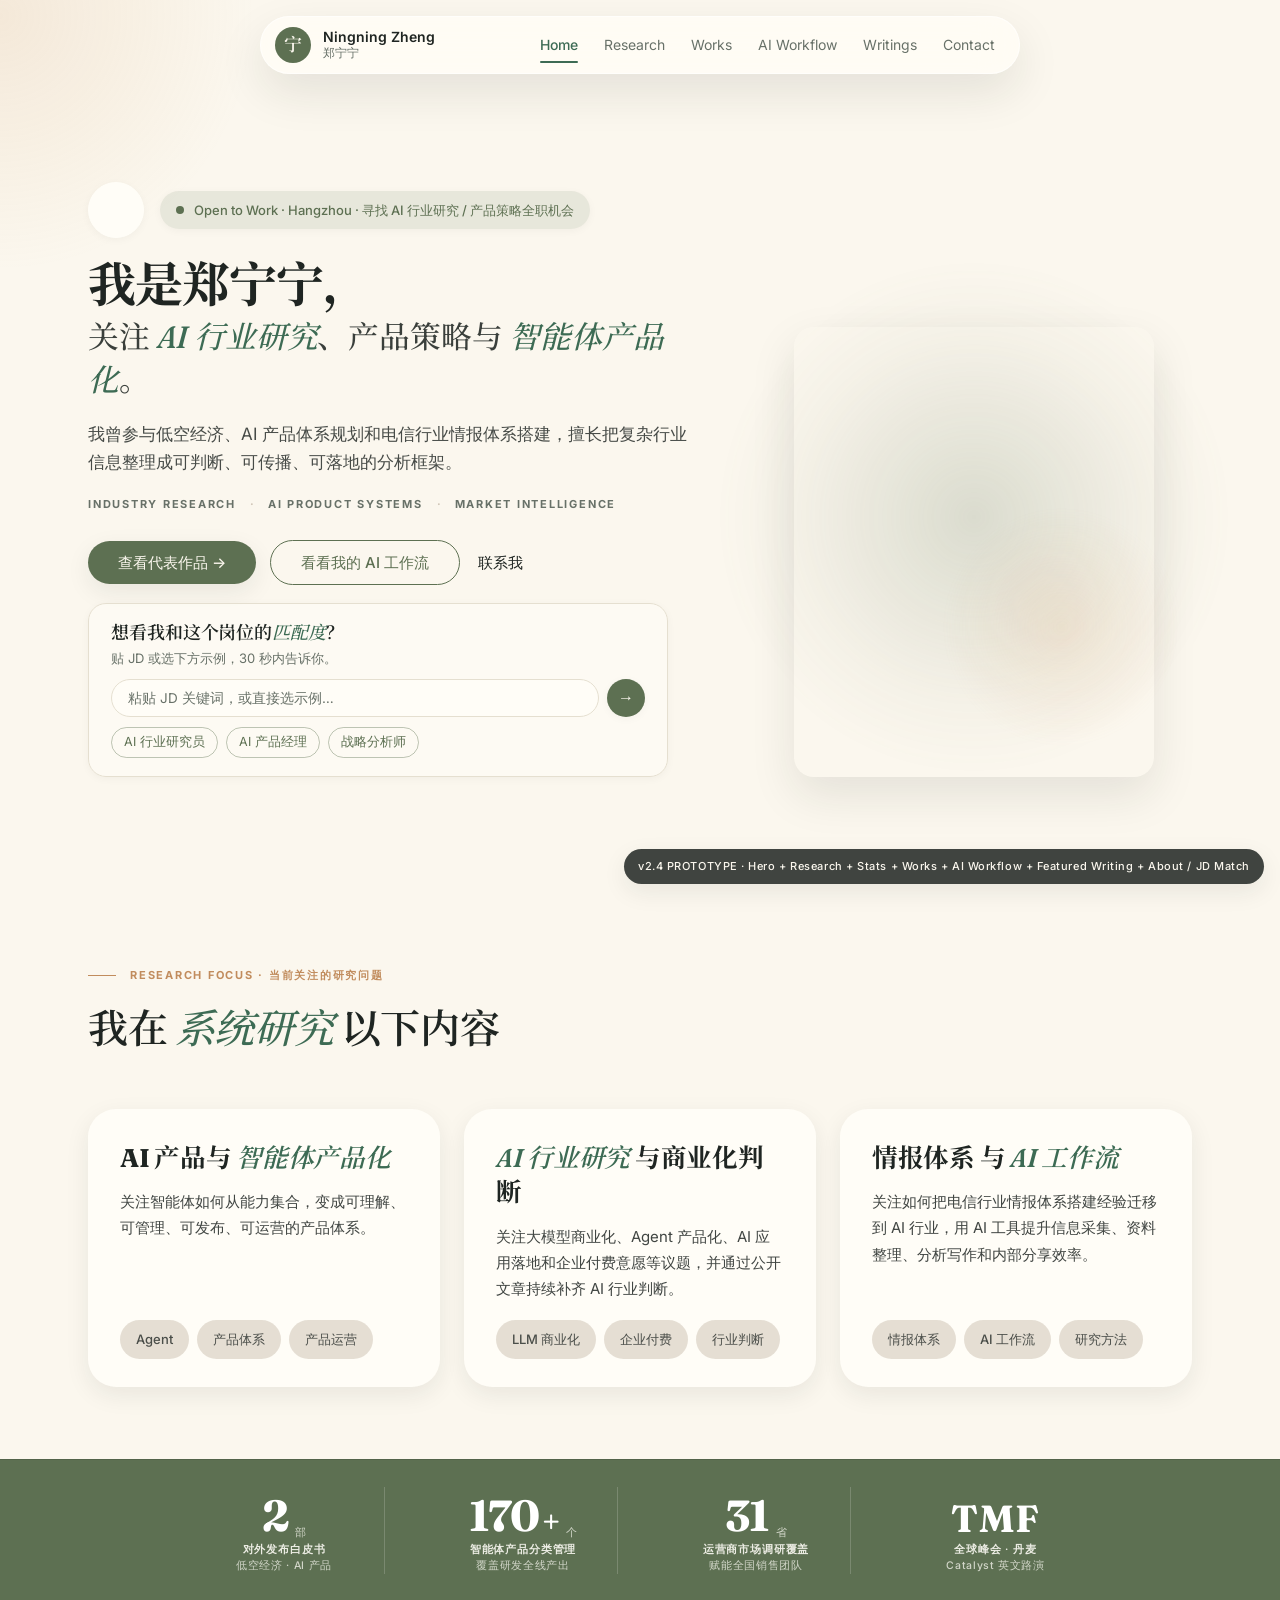
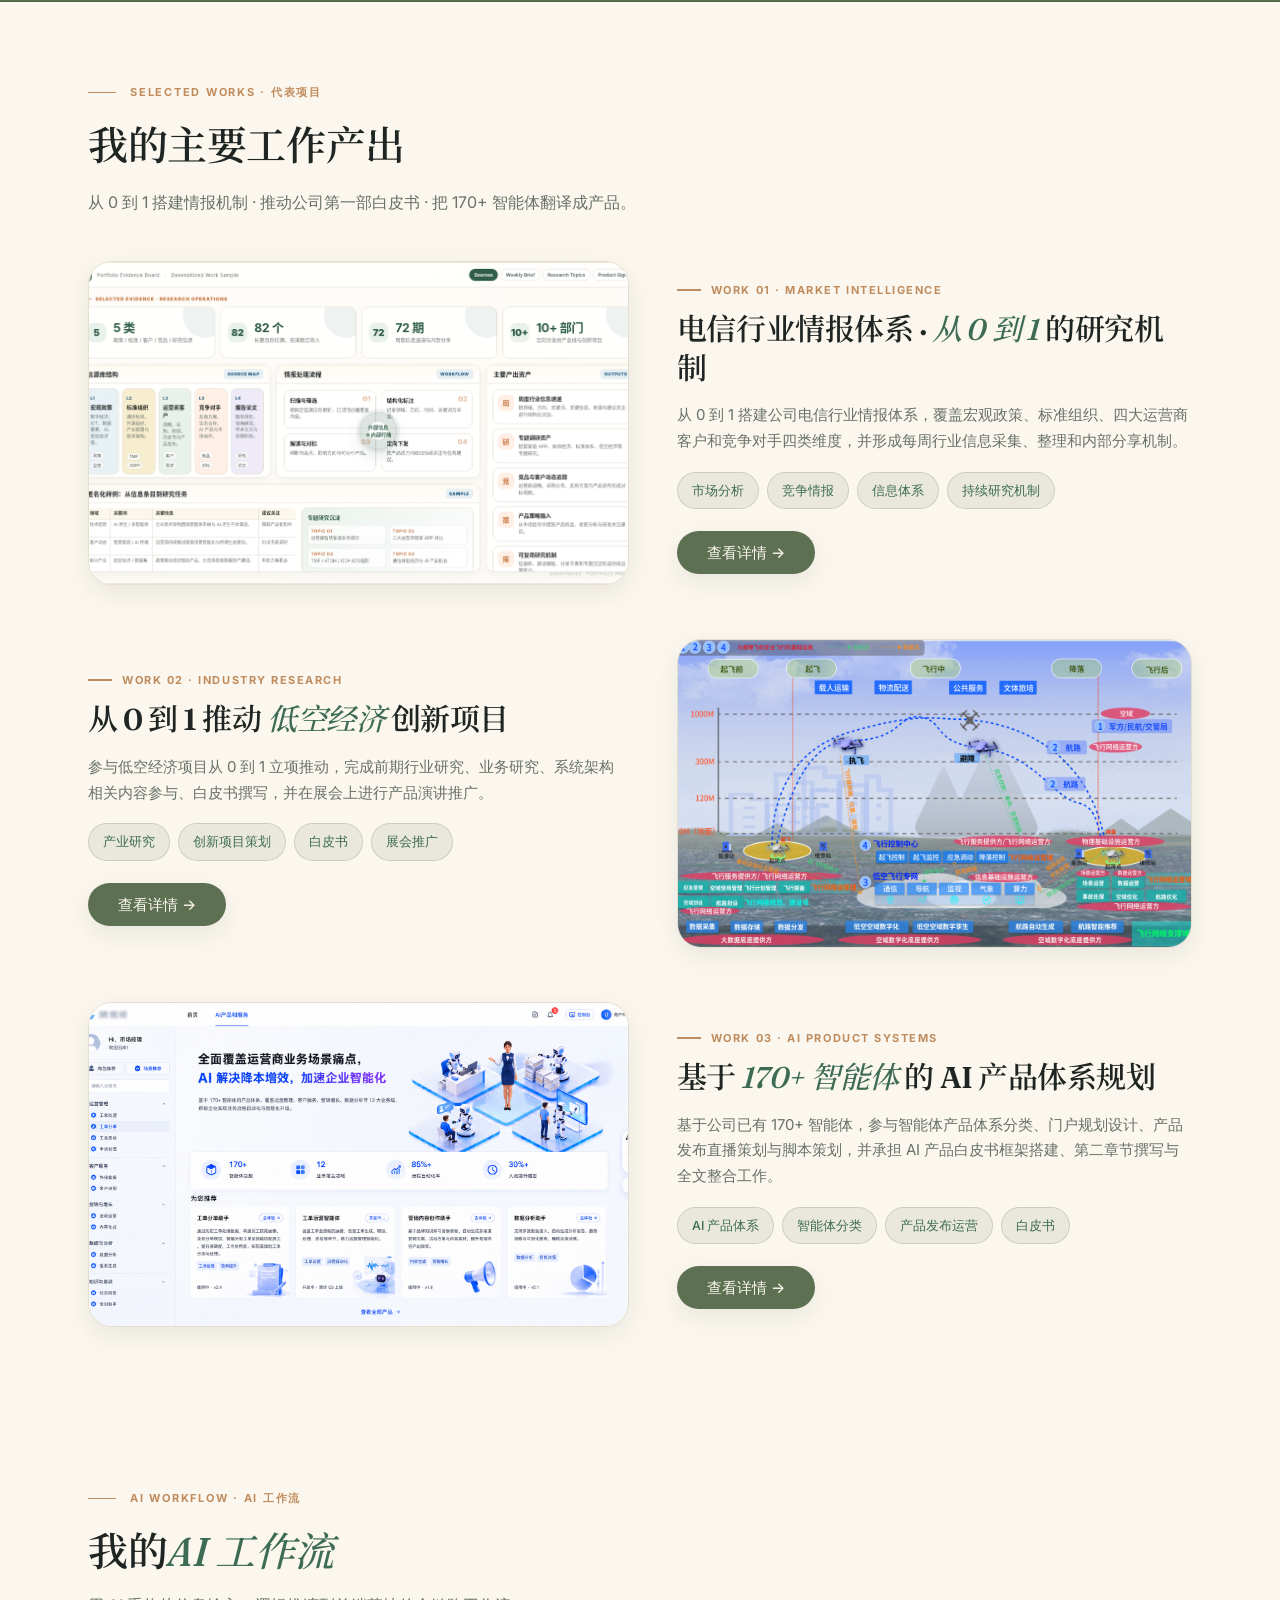
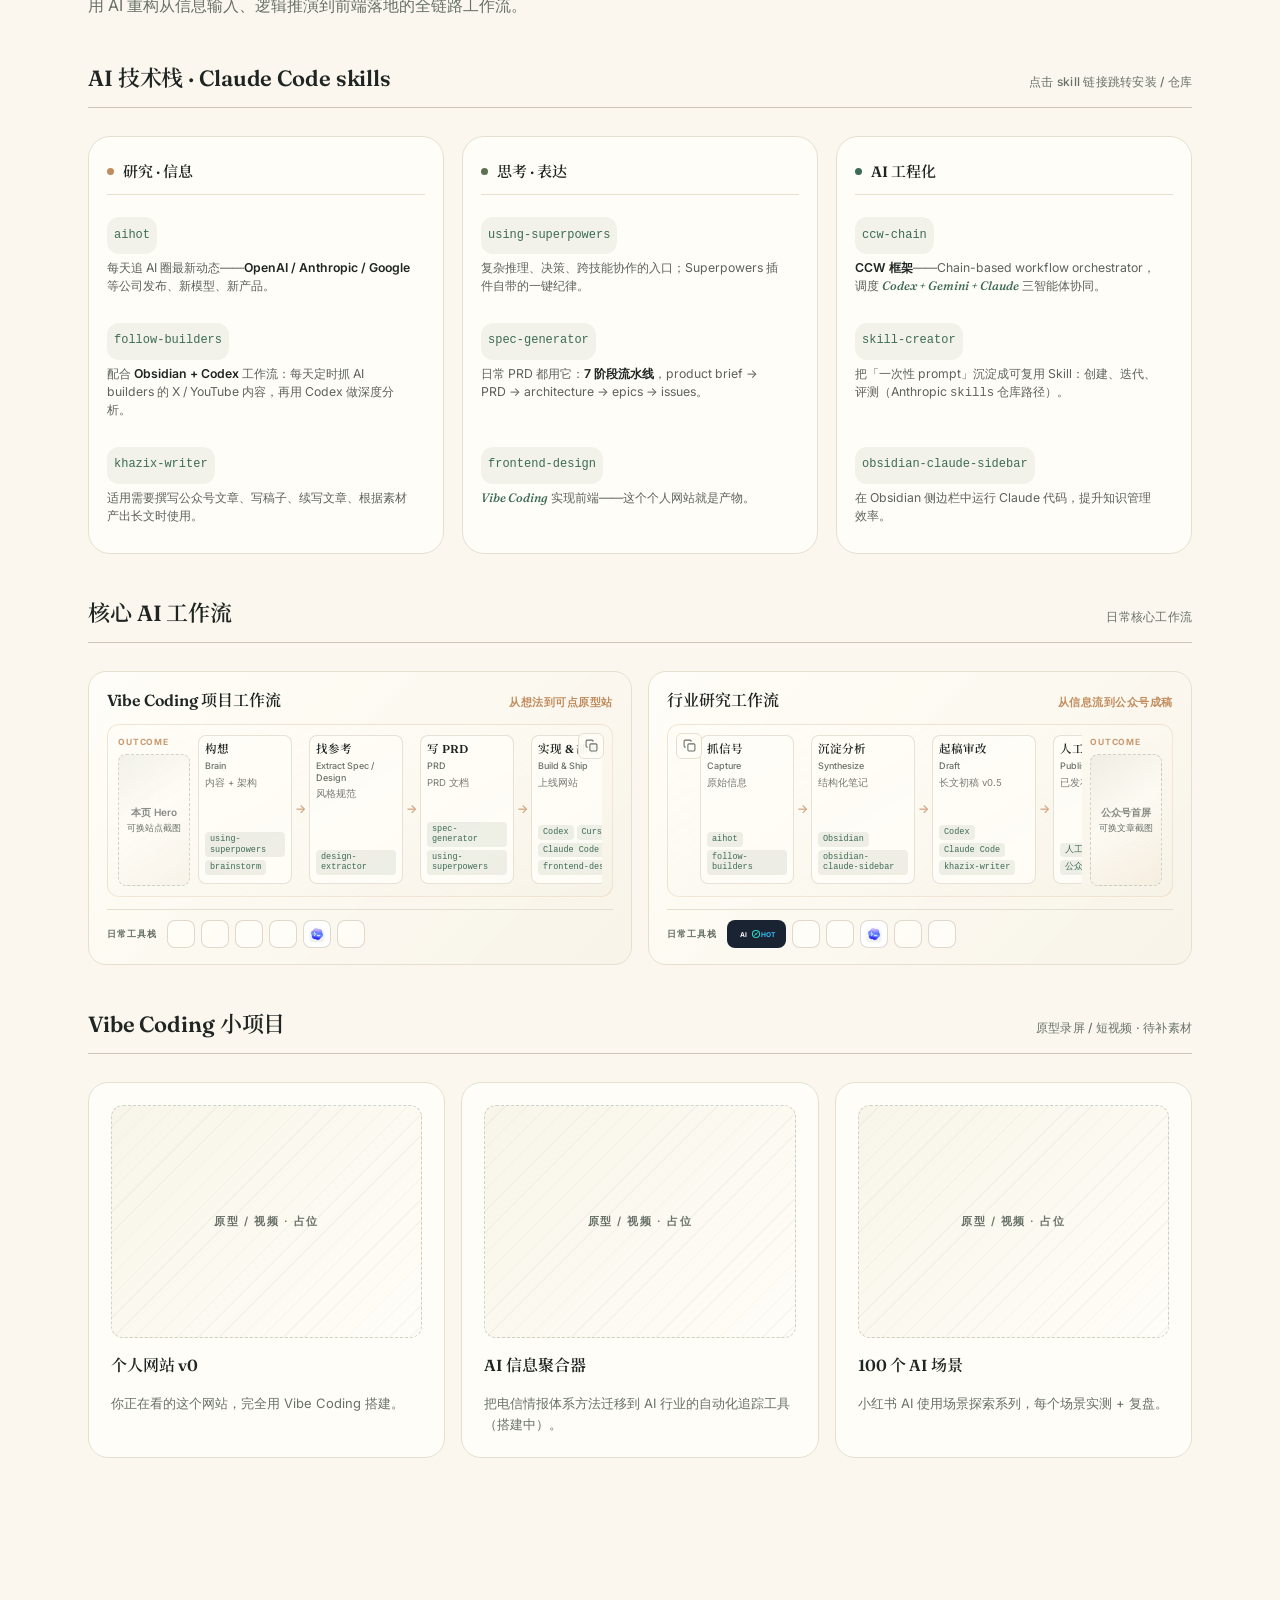
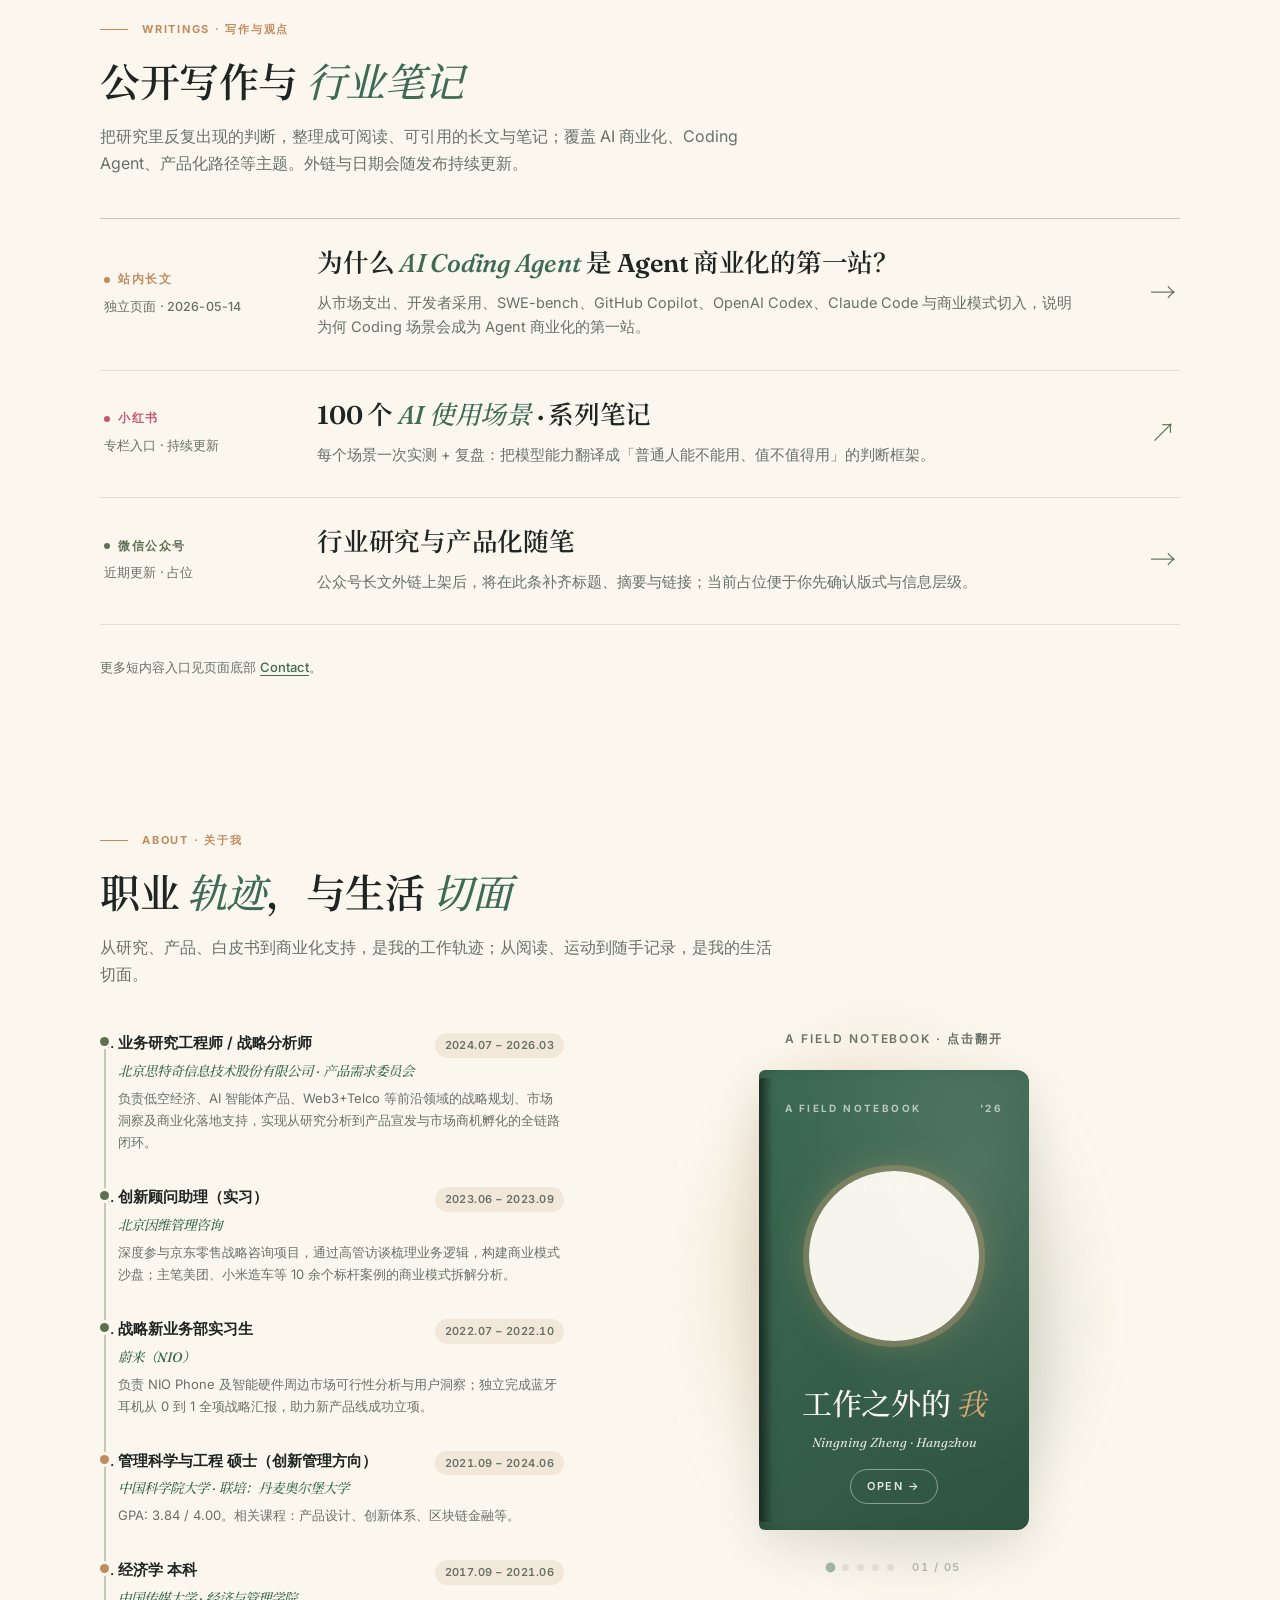
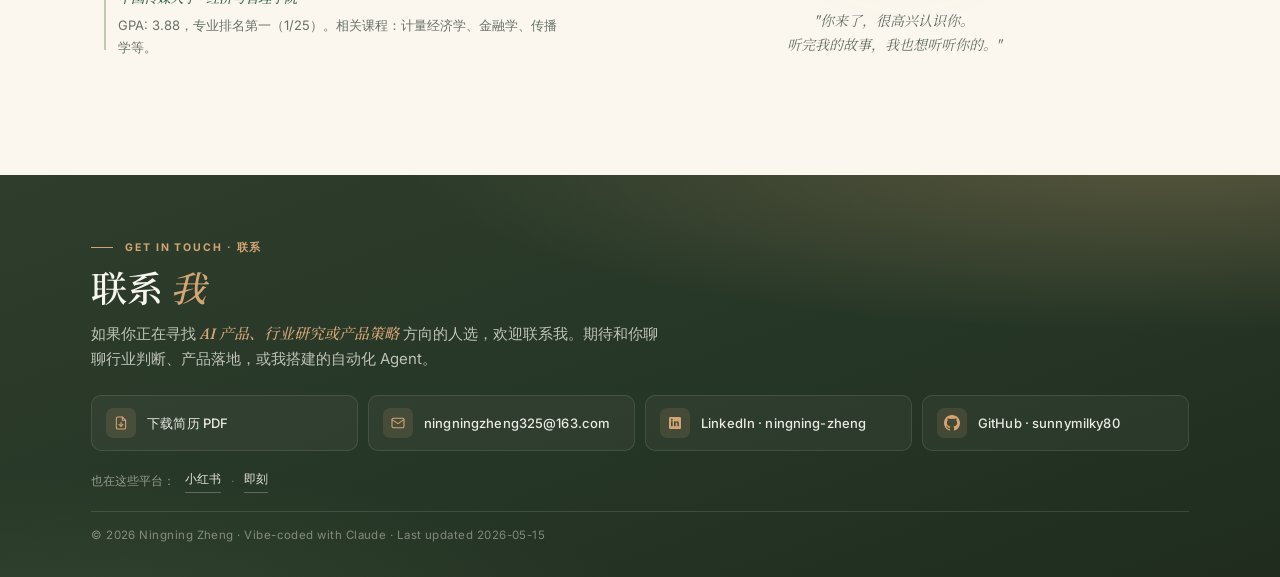
==== commit 072ccfac: "Add About section to prototype v2.4 personal site. Introduce the new「关于我」module with layout and styl" ====
--- a/prototype-v2.4.html
+++ b/prototype-v2.4.html
@@ -2448,6 +2448,608 @@
 .delay-4 { animation-delay: 450ms; }
 .delay-5 { animation-delay: 550ms; }
 .delay-6 { animation-delay: 650ms; }
+
+/* ============================================
+   §3.10 About Me · 左 Timeline + 右 翻开的书（v2 · 无边框 + 双页 spread）
+============================================ */
+.about-me {
+  max-width: 1200px;
+  margin: 0 auto;
+  padding: clamp(64px, 8vh, 96px) clamp(24px, 4vw, 48px);
+  position: relative;
+  z-index: 1;
+  scroll-margin-top: 96px;
+}
+
+.am-inner { max-width: 1080px; margin: 0 auto; }
+
+.am-header {
+  margin-bottom: clamp(36px, 4.5vh, 48px);
+  max-width: 760px;
+}
+.am-lede {
+  margin-top: 16px;
+  font-family: var(--font-body);
+  font-size: 16px;
+  line-height: 1.72;
+  color: var(--muted);
+  max-width: 680px;
+}
+
+.am-grid {
+  display: grid;
+  /* v3：把书略微缩小（page-w 270，open 540）+ 翻页按钮内收（-16 各 = 32），
+     右列锁到 572px 即可容下；左列因此回收 ~52px 给 timeline，能保证
+     "管理科学与工程 硕士（创新管理方向）" 这类长 role 单行不换。 */
+  grid-template-columns: minmax(0, 1fr) minmax(0, 572px);
+  gap: clamp(28px, 3.5vw, 44px);
+  align-items: start;
+}
+
+/* ----- 左侧 Timeline（无边框无背景） ----- */
+.am-timeline { position: relative; padding-left: 18px; }
+.am-timeline::before {
+  content: "";
+  position: absolute;
+  left: 4px;
+  top: 8px;
+  bottom: 8px;
+  width: 1.5px;
+  background: var(--moss);
+  opacity: 0.35;
+}
+.am-tl-item {
+  position: relative;
+  padding-bottom: 30px;
+}
+.am-tl-item:last-child { padding-bottom: 0; }
+.am-tl-item::before {
+  content: "";
+  position: absolute;
+  left: -18px;
+  top: 8px;
+  width: 9px;
+  height: 9px;
+  border-radius: 50%;
+  background: var(--moss);
+  box-shadow: 0 0 0 3px var(--bg-primary);
+}
+.am-tl-item.is-edu::before { background: var(--rust); }
+
+.am-tl-row {
+  display: flex;
+  align-items: flex-start;
+  justify-content: space-between;
+  gap: 14px;
+  margin-bottom: 4px;
+}
+.am-tl-role {
+  font-family: var(--font-body);
+  font-size: 15px;
+  font-weight: 600;
+  color: var(--ink);
+  line-height: 1.35;
+  flex: 1;
+}
+.am-tl-date {
+  flex-shrink: 0;
+  font-family: var(--font-body);
+  font-size: 11px;
+  font-weight: 600;
+  letter-spacing: 0.04em;
+  color: var(--muted);
+  padding: 3px 10px;
+  border-radius: var(--r-pill);
+  background: rgba(193, 140, 93, 0.14);
+  font-feature-settings: 'tnum';
+  white-space: nowrap;
+}
+.am-tl-org {
+  font-family: var(--font-display);
+  font-style: italic;
+  font-size: 13.5px;
+  font-weight: 500;
+  color: var(--moss-deep);
+  line-height: 1.4;
+  margin-bottom: 6px;
+}
+.am-tl-desc {
+  font-family: var(--font-body);
+  font-size: 13px;
+  line-height: 1.7;
+  color: var(--muted);
+}
+
+/* ----- 右侧 Book ----- */
+.am-book-side {
+  display: flex;
+  flex-direction: column;
+  align-items: center;
+  gap: 20px;
+  position: relative;
+}
+.am-book-hint {
+  font-family: var(--font-body);
+  font-size: 12px;
+  letter-spacing: 0.16em;
+  text-transform: uppercase;
+  color: var(--muted);
+  font-weight: 600;
+}
+
+/* 舞台：闭合时只露封面 + 左页（被封面盖住），打开时右页通过 clip 壳从 0 → page-w 展开 */
+.am-book-stage {
+  --book-h: 460px;
+  --page-w: 270px;
+  position: relative;
+  display: flex;
+  height: var(--book-h);
+  perspective: 2000px;
+  perspective-origin: 100% 50%;
+  margin: 0 auto;
+}
+
+/* 右页剪裁壳：闭合时 width 0 把右页藏掉，打开时展开到 page-w */
+.am-page-right-clip {
+  width: 0;
+  height: var(--book-h);
+  overflow: hidden;
+  flex-shrink: 0;
+  transition: width 1100ms cubic-bezier(0.86, 0, 0.07, 1);
+}
+.am-book-stage.is-open .am-page-right-clip {
+  width: var(--page-w);
+}
+
+/* 柔光 halo */
+.am-book-halo {
+  position: absolute;
+  inset: -50px;
+  border-radius: 50%;
+  background:
+    radial-gradient(ellipse at 30% 40%, rgba(212, 165, 116, 0.28), transparent 65%),
+    radial-gradient(ellipse at 70% 60%, rgba(93, 112, 82, 0.18), transparent 65%);
+  filter: blur(28px);
+  z-index: 0;
+  pointer-events: none;
+  animation: amHaloFloat 7s ease-in-out infinite;
+}
+@keyframes amHaloFloat {
+  0%, 100% { opacity: 0.7; transform: scale(1) translate(0, 0); }
+  33% { opacity: 1; transform: scale(1.06) translate(-4px, -6px); }
+  66% { opacity: 0.85; transform: scale(1.03) translate(6px, 4px); }
+}
+.am-book-stage.is-open .am-book-halo {
+  background:
+    radial-gradient(ellipse at 30% 40%, rgba(212, 165, 116, 0.32), transparent 65%),
+    radial-gradient(ellipse at 70% 60%, rgba(93, 112, 82, 0.22), transparent 65%);
+}
+
+/* 漂浮的小光点 */
+.am-book-sparkle {
+  position: absolute;
+  width: 6px;
+  height: 6px;
+  border-radius: 50%;
+  background: var(--amber);
+  box-shadow: 0 0 12px rgba(212, 165, 116, 0.8);
+  opacity: 0;
+  z-index: 0;
+  pointer-events: none;
+  animation: amSparkle 5s ease-in-out infinite;
+}
+.am-book-sparkle.s1 { top: 14%; left: -30px; animation-delay: 0s; }
+.am-book-sparkle.s2 { top: 60%; right: -36px; animation-delay: 1.6s; width: 5px; height: 5px; }
+.am-book-sparkle.s3 { bottom: 8%; left: 20%; animation-delay: 3.2s; width: 4px; height: 4px; background: var(--moss); box-shadow: 0 0 10px rgba(93,112,82,0.7); }
+@keyframes amSparkle {
+  0%, 100% { opacity: 0; transform: translateY(0) scale(0.7); }
+  20% { opacity: 0.9; transform: translateY(-6px) scale(1); }
+  50% { opacity: 0.55; transform: translateY(-14px) scale(0.9); }
+  80% { opacity: 0; transform: translateY(-22px) scale(0.6); }
+}
+
+/* 左右两个页面容器 */
+.am-page {
+  width: var(--page-w);
+  height: var(--book-h);
+  position: relative;
+  background: linear-gradient(to right, #FAF4E5, #FFFDF7);
+  flex-shrink: 0;
+  z-index: 1;
+  overflow: hidden;
+}
+.am-page--right {
+  background: linear-gradient(to left, #FAF4E5, #FFFDF7);
+  box-shadow: inset 4px 0 14px -8px rgba(31, 37, 34, 0.18);
+}
+.am-page--left {
+  box-shadow: inset -4px 0 14px -8px rgba(31, 37, 34, 0.18);
+  border-radius: 6px 0 0 6px;
+}
+.am-book-stage.is-open .am-page--left { border-radius: 6px 0 0 6px; }
+.am-page--right { border-radius: 0 12px 12px 0; }
+
+/* spread 内容（每页内部 absolute 叠层） */
+.am-spread-pane {
+  position: absolute;
+  inset: 0;
+  padding: 32px 26px;
+  display: flex;
+  flex-direction: column;
+  opacity: 0;
+  transform: translateY(8px);
+  transition: opacity 360ms ease, transform 360ms ease;
+  pointer-events: none;
+}
+.am-spread-pane.is-active {
+  opacity: 1;
+  transform: translateY(0);
+  pointer-events: auto;
+  transition-delay: 200ms;
+}
+
+/* 左页：编号 + 大标题 + lead */
+.am-pane-num {
+  font-family: var(--font-body);
+  font-size: 10.5px;
+  font-weight: 700;
+  letter-spacing: 0.24em;
+  color: var(--moss);
+  text-transform: uppercase;
+  margin-bottom: 14px;
+}
+.am-pane-title {
+  font-family: var(--font-display);
+  font-weight: 500;
+  font-size: 28px;
+  line-height: 1.18;
+  color: var(--ink);
+  letter-spacing: -0.01em;
+  margin-bottom: 14px;
+}
+.am-pane-title em {
+  font-style: italic;
+  color: var(--moss-deep);
+}
+.am-pane-lead {
+  font-family: var(--font-body);
+  font-size: 13px;
+  line-height: 1.72;
+  color: var(--muted);
+}
+.am-pane-anchor {
+  margin-top: auto;
+  font-family: var(--font-display);
+  font-style: italic;
+  font-size: 14px;
+  color: var(--moss-deep);
+  padding-top: 16px;
+  border-top: 1px dashed var(--line-strong);
+}
+
+/* 右页：正文。v3 改 overflow:hidden，目标一页排满不出滚动条 */
+.am-spread-pane--right { padding: 22px 20px; }
+.am-pane-body {
+  overflow: hidden;
+  flex: 1;
+  min-height: 0;
+  display: flex;
+  flex-direction: column;
+  justify-content: space-around;
+  gap: 8px;
+}
+.am-pane-body p {
+  font-family: var(--font-body);
+  font-size: 12.5px;
+  line-height: 1.6;
+  color: var(--ink);
+  margin: 0;
+}
+.am-pane-body p strong { color: var(--moss-deep); font-weight: 600; }
+.am-pane-body ul {
+  list-style: none;
+  display: flex;
+  flex-direction: column;
+  justify-content: space-around;
+  gap: 6px;
+  margin: 0;
+  flex: 1;
+  min-height: 0;
+}
+.am-pane-body li {
+  font-family: var(--font-body);
+  font-size: 12.5px;
+  line-height: 1.55;
+  color: var(--ink);
+  padding-left: 12px;
+  position: relative;
+}
+
+/* spread 04（信念）/ 05（GAP 期）正文内容比 hobby 短，
+   space-around 会把段间距撑得过大，改成居中聚拢 + 固定 gap */
+.am-spread-pane[data-spread="belief"] .am-pane-body,
+.am-spread-pane[data-spread="learning"] .am-pane-body {
+  justify-content: center;
+  gap: 16px;
+}
+.am-spread-pane[data-spread="learning"] .am-pane-body ul {
+  justify-content: center;
+  gap: 10px;
+}
+.am-pane-body li::before {
+  content: "·";
+  position: absolute;
+  left: 0;
+  top: -2px;
+  color: var(--moss);
+  font-weight: 700;
+}
+.am-pane-body li strong { color: var(--moss-deep); font-weight: 600; }
+.am-pane-body .anchor-line {
+  font-family: var(--font-display);
+  font-style: italic;
+  font-size: 16px;
+  line-height: 1.4;
+  color: var(--moss-deep);
+  text-align: center;
+  margin: 4px 0 14px;
+  padding: 10px 6px;
+  border-top: 1px dashed var(--line-strong);
+  border-bottom: 1px dashed var(--line-strong);
+}
+
+/* 封面（覆盖在左页之上） */
+.am-book-cover {
+  position: absolute;
+  left: 0;
+  top: 0;
+  width: var(--page-w);
+  height: var(--book-h);
+  z-index: 5;
+  border-radius: 6px 12px 12px 6px;
+  background:
+    radial-gradient(ellipse at 80% 20%, rgba(255, 253, 247, 0.12), transparent 60%),
+    linear-gradient(135deg, #3D6B54 0%, #2E5340 100%);
+  color: var(--bg-primary);
+  display: flex;
+  flex-direction: column;
+  justify-content: space-between;
+  padding: 30px 26px 26px;
+  cursor: pointer;
+  transform-origin: left center;
+  transform: rotateY(0deg);
+  transition: transform 1200ms cubic-bezier(0.86, 0, 0.07, 1),
+              box-shadow 400ms ease;
+  backface-visibility: hidden;
+  -webkit-backface-visibility: hidden;
+  box-shadow:
+    inset 12px 0 22px -14px rgba(0, 0, 0, 0.4),
+    var(--shadow-lg);
+  overflow: hidden;
+}
+.am-book-cover::before {
+  content: "";
+  position: absolute;
+  left: 0;
+  top: 8px;
+  bottom: 8px;
+  width: 14px;
+  background: linear-gradient(to right, rgba(0, 0, 0, 0.45), transparent);
+  border-radius: 4px 0 0 4px;
+  pointer-events: none;
+}
+.am-book-cover:hover { box-shadow: inset 12px 0 22px -14px rgba(0, 0, 0, 0.4), var(--shadow-hover); }
+.am-book-cover:hover .am-cover-cta {
+  border-color: var(--amber);
+  color: var(--amber);
+}
+.am-book-stage.is-open .am-book-cover {
+  transform: rotateY(-172deg);
+  cursor: default;
+}
+
+.am-cover-top {
+  display: flex;
+  align-items: center;
+  justify-content: space-between;
+  position: relative;
+  z-index: 1;
+}
+.am-cover-eyebrow {
+  font-family: var(--font-body);
+  font-size: 10px;
+  font-weight: 700;
+  letter-spacing: 0.24em;
+  text-transform: uppercase;
+  color: rgba(251, 247, 238, 0.65);
+}
+
+.am-cover-avatar {
+  position: relative;
+  z-index: 1;
+  margin: 6px auto 0;
+  width: 170px;
+  height: 170px;
+  border-radius: 50%;
+  background: rgba(255, 253, 247, 0.95);
+  display: flex;
+  align-items: center;
+  justify-content: center;
+  overflow: hidden;
+  box-shadow:
+    0 0 0 6px rgba(212, 165, 116, 0.30),
+    0 0 36px rgba(212, 165, 116, 0.35);
+}
+.am-cover-avatar img {
+  width: 100%;
+  height: 100%;
+  object-fit: cover;
+  display: block;
+}
+
+.am-cover-bottom {
+  position: relative;
+  z-index: 1;
+  text-align: center;
+}
+.am-cover-title {
+  font-family: var(--font-display);
+  font-weight: 500;
+  font-size: 30px;
+  line-height: 1.15;
+  letter-spacing: -0.01em;
+  margin-bottom: 8px;
+}
+.am-cover-title em {
+  font-style: italic;
+  color: var(--amber);
+  font-weight: 400;
+}
+.am-cover-author {
+  font-family: var(--font-display);
+  font-style: italic;
+  font-size: 13px;
+  color: rgba(251, 247, 238, 0.85);
+  margin-bottom: 16px;
+}
+.am-cover-cta {
+  display: inline-flex;
+  align-items: center;
+  gap: 6px;
+  font-family: var(--font-body);
+  font-size: 11px;
+  font-weight: 600;
+  letter-spacing: 0.14em;
+  text-transform: uppercase;
+  padding: 7px 16px;
+  border-radius: var(--r-pill);
+  border: 1px solid rgba(251, 247, 238, 0.45);
+  color: rgba(251, 247, 238, 0.9);
+  transition: all 220ms ease;
+}
+
+/* 翻页按钮（书打开时显示） */
+.am-book-nav {
+  position: absolute;
+  top: 50%;
+  transform: translateY(-50%);
+  width: 38px;
+  height: 38px;
+  border-radius: 50%;
+  background: rgba(255, 253, 247, 0.95);
+  backdrop-filter: blur(8px);
+  border: 1px solid var(--line);
+  color: var(--ink);
+  display: flex;
+  align-items: center;
+  justify-content: center;
+  font-size: 16px;
+  cursor: pointer;
+  box-shadow: var(--shadow-md);
+  opacity: 0;
+  pointer-events: none;
+  transition: opacity 300ms ease, background 200ms ease, transform 200ms ease, color 200ms ease;
+  z-index: 8;
+}
+.am-book-stage.is-open .am-book-nav {
+  opacity: 1;
+  pointer-events: auto;
+}
+.am-book-nav:hover {
+  background: var(--moss);
+  color: var(--bg-primary);
+  border-color: var(--moss);
+}
+.am-book-nav--prev { left: -16px; }
+.am-book-nav--next { right: -16px; }
+
+/* 合上按钮 */
+.am-book-close {
+  position: absolute;
+  top: 12px;
+  right: 12px;
+  z-index: 7;
+  width: 30px;
+  height: 30px;
+  border-radius: 50%;
+  border: 1px solid var(--line);
+  background: rgba(255, 253, 247, 0.92);
+  color: var(--muted);
+  font-size: 16px;
+  cursor: pointer;
+  display: none;
+  align-items: center;
+  justify-content: center;
+  transition: color 180ms ease, transform 180ms ease;
+}
+.am-book-close:hover { color: var(--ink); transform: scale(1.08); }
+.am-book-stage.is-open .am-book-close { display: flex; }
+
+/* 页码点 */
+.am-book-dots {
+  display: flex;
+  align-items: center;
+  gap: 8px;
+  min-height: 18px;
+  margin-top: 8px;
+  opacity: 0.45;
+  transition: opacity 400ms ease;
+}
+.am-book-side.is-open-side .am-book-dots { opacity: 1; }
+
+/* 书下方常驻引言 */
+.am-book-quote {
+  margin: 14px 0 0;
+  max-width: 280px;
+  text-align: center;
+  font-family: var(--font-display);
+  font-style: italic;
+  font-size: 14px;
+  line-height: 1.65;
+  color: var(--muted);
+}
+.am-dot {
+  width: 7px;
+  height: 7px;
+  border-radius: 50%;
+  background: var(--line-strong);
+  border: none;
+  padding: 0;
+  cursor: pointer;
+  transition: all 220ms ease;
+}
+.am-dot.is-active {
+  background: var(--moss-deep);
+  transform: scale(1.4);
+}
+
+.am-book-pager {
+  font-family: var(--font-body);
+  font-size: 11px;
+  letter-spacing: 0.14em;
+  color: var(--muted);
+  font-weight: 600;
+  margin-left: 10px;
+  font-feature-settings: 'tnum';
+}
+
+/* 移动端 */
+@media (max-width: 960px) {
+  .am-grid { grid-template-columns: 1fr; gap: 56px; }
+  .am-book-side { order: 2; }
+  .am-timeline { order: 1; }
+}
+@media (max-width: 640px) {
+  .am-book-stage { --page-w: 260px; --book-h: 420px; }
+  .am-cover-avatar { width: 140px; height: 140px; }
+  .am-cover-title { font-size: 26px; }
+}
+@media (max-width: 540px) {
+  .am-book-stage { --page-w: 230px; --book-h: 380px; }
+  .am-book-nav--prev { left: -14px; }
+  .am-book-nav--next { right: -14px; }
+  .am-tl-row { flex-direction: column; align-items: flex-start; gap: 6px; }
+}
 </style>
 </head>
 <body>
@@ -2941,6 +3543,210 @@
     </div>
 
     <p class="fw-footnote">更多短内容入口见页面底部 <a href="#contact">Contact</a>。</p>
+  </div>
+</section>
+
+<!-- §3.10 About Me · 左 Timeline + 右 Book（v2 · 无边框 + 双页 spread + AI 头像封面） -->
+<section class="about-me" id="about" aria-labelledby="about-heading">
+  <div class="am-inner">
+
+    <div class="am-header">
+      <div class="eyebrow">ABOUT · 关于我</div>
+      <h2 class="section-h2" id="about-heading">职业 <em>轨迹</em>，与生活 <em>切面</em></h2>
+      <p class="am-lede">从研究、产品、白皮书到商业化支持，是我的工作轨迹；从阅读、运动到随手记录，是我的生活切面。</p>
+    </div>
+
+    <div class="am-grid">
+
+      <!-- 左：Timeline（无边框，按截图样式） -->
+      <ol class="am-timeline">
+
+        <li class="am-tl-item">
+          <div class="am-tl-row">
+            <div class="am-tl-role">业务研究工程师 / 战略分析师</div>
+            <div class="am-tl-date">2024.07 – 2026.03</div>
+          </div>
+          <div class="am-tl-org">北京思特奇信息技术股份有限公司 · 产品需求委员会</div>
+          <p class="am-tl-desc">负责低空经济、AI 智能体产品、Web3+Telco 等前沿领域的战略规划、市场洞察及商业化落地支持，实现从研究分析到产品宣发与市场商机孵化的全链路闭环。</p>
+        </li>
+
+        <li class="am-tl-item">
+          <div class="am-tl-row">
+            <div class="am-tl-role">创新顾问助理（实习）</div>
+            <div class="am-tl-date">2023.06 – 2023.09</div>
+          </div>
+          <div class="am-tl-org">北京因维管理咨询</div>
+          <p class="am-tl-desc">深度参与京东零售战略咨询项目，通过高管访谈梳理业务逻辑，构建商业模式沙盘；主笔美团、小米造车等 10 余个标杆案例的商业模式拆解分析。</p>
+        </li>
+
+        <li class="am-tl-item">
+          <div class="am-tl-row">
+            <div class="am-tl-role">战略新业务部实习生</div>
+            <div class="am-tl-date">2022.07 – 2022.10</div>
+          </div>
+          <div class="am-tl-org">蔚来（NIO）</div>
+          <p class="am-tl-desc">负责 NIO Phone 及智能硬件周边市场可行性分析与用户洞察；独立完成蓝牙耳机从 0 到 1 全项战略汇报，助力新产品线成功立项。</p>
+        </li>
+
+        <li class="am-tl-item is-edu">
+          <div class="am-tl-row">
+            <div class="am-tl-role">管理科学与工程 硕士（创新管理方向）</div>
+            <div class="am-tl-date">2021.09 – 2024.06</div>
+          </div>
+          <div class="am-tl-org">中国科学院大学 · 联培：丹麦奥尔堡大学</div>
+          <p class="am-tl-desc">GPA: 3.84 / 4.00。相关课程：产品设计、创新体系、区块链金融等。</p>
+        </li>
+
+        <li class="am-tl-item is-edu">
+          <div class="am-tl-row">
+            <div class="am-tl-role">经济学 本科</div>
+            <div class="am-tl-date">2017.09 – 2021.06</div>
+          </div>
+          <div class="am-tl-org">中国传媒大学 · 经济与管理学院</div>
+          <p class="am-tl-desc">GPA: 3.88，专业排名第一（1/25）。相关课程：计量经济学、金融学、传播学等。</p>
+        </li>
+
+      </ol>
+
+      <!-- 右：Book -->
+      <div class="am-book-side" id="amBookSide">
+        <div class="am-book-hint">A Field Notebook · 点击翻开</div>
+
+        <div class="am-book-stage" id="amBookStage">
+
+          <!-- 柔光 halo + sparkles -->
+          <div class="am-book-halo" aria-hidden="true"></div>
+          <span class="am-book-sparkle s1" aria-hidden="true"></span>
+          <span class="am-book-sparkle s2" aria-hidden="true"></span>
+          <span class="am-book-sparkle s3" aria-hidden="true"></span>
+
+          <!-- 左页 -->
+          <div class="am-page am-page--left">
+            <div class="am-spread-pane is-active" data-pane="left" data-spread="reading">
+              <div class="am-pane-num">01 / Reading</div>
+              <div class="am-pane-title">最近在读的 <em>三类书</em></div>
+              <p class="am-pane-lead">小说让我看见人性的褶皱，社会哲学让我搞清楚自己为什么这样想，行业书提醒我研究方法还可以再迭代。</p>
+              <div class="am-pane-anchor">"人性在每一个幽微时刻的真实样子。"</div>
+            </div>
+            <div class="am-spread-pane" data-pane="left" data-spread="hobby">
+              <div class="am-pane-num">02 / Off-work</div>
+              <div class="am-pane-title">下班之后 <em>怎么过</em></div>
+              <p class="am-pane-lead">跳舞、普拉提、徒步、旅行、摄影——五件让我从工作里走出来、重新感觉到身体和世界的事。</p>
+              <div class="am-pane-anchor">"徒步是行走的冥想。"</div>
+            </div>
+            <div class="am-spread-pane" data-pane="left" data-spread="podcast">
+              <div class="am-pane-num">03 / Podcasts</div>
+              <div class="am-pane-title">我在收听的 <em>播客</em></div>
+              <p class="am-pane-lead">商业、女性主义、哲学、运动——同时订阅 20+ 档，挑了 6 档最常打开的，按内容密度排。</p>
+              <div class="am-pane-anchor">"通勤路上的另一种课堂。"</div>
+            </div>
+            <div class="am-spread-pane" data-pane="left" data-spread="belief">
+              <div class="am-pane-num">04 / Beliefs</div>
+              <div class="am-pane-title">我相信的 <em>几件事</em></div>
+              <p class="am-pane-lead">三件最底层的原则——支撑我在不确定里做选择，也支撑我和过去的自己和解。</p>
+              <div class="am-pane-anchor">"人是流动的。"</div>
+            </div>
+            <div class="am-spread-pane" data-pane="left" data-spread="learning">
+              <div class="am-pane-num">05 / Learning</div>
+              <div class="am-pane-title">我的 <em>GAP 期</em></div>
+              <p class="am-pane-lead">身体、语言、专业、爱好——五条平行学习线，组合起来才是一个完整的"在成长"的人。</p>
+              <div class="am-pane-anchor">"GAP 期不是停滞期。"</div>
+            </div>
+          </div>
+
+          <!-- 右页（套在 clip 壳里：闭合时 width:0 隐藏；打开时展开到 page-w） -->
+          <div class="am-page-right-clip">
+          <div class="am-page am-page--right">
+            <div class="am-spread-pane am-spread-pane--right is-active" data-pane="right" data-spread="reading">
+              <div class="am-pane-body">
+                <p><strong>小说类</strong>：金爱烂《滔滔生活》《外面是夏天》——她总能用极细的笔触描写人性在每一个幽微时刻的真实样子。《滔滔生活》和《口水连连》两篇感受最深。</p>
+                <p><strong>社会哲学</strong>：在看迈克尔·桑德尔《精英的傲慢》——想搞清楚优绩主义为什么这么深刻地影响了我。刚读完赫尔曼·黑塞《荒原狼》，主人公在市民阶级和哲学家两种身份之间切换、撕裂的感受我时常也会有；在啃贝克尔《死亡否认》。</p>
+                <p><strong>行业 & 人物</strong>：《如何快速了解一个行业》——想看看自己的研究方法论还有没有可以改进的地方；《黄仁勋：英伟达之芯片》看了一小半。</p>
+              </div>
+            </div>
+            <div class="am-spread-pane am-spread-pane--right" data-pane="right" data-spread="hobby">
+              <div class="am-pane-body">
+                <p><strong>跳舞</strong>：爵士、韩舞、中国舞都跳。音乐响起，我能很快进入心流——就算动作不完美，扭起来就快乐。</p>
+                <p><strong>普拉提</strong>：大学练过 1.5 年垫上普拉提，现在系统学器械。让我对呼吸模式和腰部柔软度有了完全不同的认知。</p>
+                <p><strong>徒步</strong>：西湖龙路线 26km、北京野长城、香山、香港麦理浩径一段。一边亲近自然，一边和自己对话。</p>
+                <p><strong>旅行</strong>：去过 8 个国家。最在意的不是景点，是当地人怎么说话、吃饭、坐地铁。</p>
+                <p><strong>摄影</strong>：喜欢拍真实的人文，不爱摆拍。相机、Pocket 3、胶片机、拍立得都有，但用得最多的还是手机。</p>
+              </div>
+            </div>
+            <div class="am-spread-pane am-spread-pane--right" data-pane="right" data-spread="podcast">
+              <div class="am-pane-body">
+                <ul>
+                  <li><strong>张小珺商业访谈录</strong>——深度对谈，最近嘉宾 Manus 联合创始人 Peak，听到很多 AI 行业洞察。</li>
+                  <li><strong>西西弗高速</strong>——主持人 J 和小康，女性主义与公共议题的日常观察。</li>
+                  <li><strong>岩中花述</strong>——鲁豫采访的每一位女性都很有力量。</li>
+                  <li><strong>知行小酒馆</strong>——名义讲金融，实则人文关怀。特别喜欢雨白的声音。</li>
+                  <li><strong>Blow Your Mind</strong>——Bro 峰和简里里，对谈像和朋友闲聊一样舒服。</li>
+                  <li><strong>独树不成林</strong>——主播仲树，爱运动的哲学博士。</li>
+                </ul>
+              </div>
+            </div>
+            <div class="am-spread-pane am-spread-pane--right" data-pane="right" data-spread="belief">
+              <div class="am-pane-body">
+                <div class="anchor-line">"人是流动的。"</div>
+                <p>不同的年龄、不同的状态下，想法一定会变。我不会因为过去那样想、现在不这么想了，就责怪自己——只要不停学习、不停输入，我会和自己达成最圆满的和解。</p>
+                <p><strong>Karma 是真的。</strong>我没有宗教信仰，但始终相信因果。这是我做选择最底层的原则。</p>
+                <p><strong>为每一个进步欢呼雀跃。</strong>工作上的、关系上的、生活上的——很小的进步也值得自己跟自己鼓掌。</p>
+              </div>
+            </div>
+            <div class="am-spread-pane am-spread-pane--right" data-pane="right" data-spread="learning">
+              <div class="am-pane-body">
+                <ul>
+                  <li><strong>普拉提（器械）</strong>——把垫上基础迁移到器械，重新理解呼吸与发力。</li>
+                  <li><strong>职业英语</strong>——保持雅思 7.5 的底子，打磨求职语境里的表达。</li>
+                  <li><strong>爵士舞</strong>——把进度推到能稳定跟下中级编舞。</li>
+                  <li><strong>AI 专业知识</strong>——大模型、Agent、商业化，持续读论文、看财报、做实测。</li>
+                  <li><strong>Vibe Coding</strong>——探索各种自己感兴趣的项目，手搓知识管理库、行业聚合器、个人网站等。</li>
+                  <li><strong>韩语</strong>——自学中，目标是看综艺不靠字幕。</li>
+                </ul>
+              </div>
+            </div>
+          </div>
+          </div>
+
+          <!-- 封面（覆盖左页） -->
+          <div class="am-book-cover" id="amBookCover" role="button" tabindex="0" aria-label="点击翻开这本书">
+            <div class="am-cover-top">
+              <div class="am-cover-eyebrow">A Field Notebook</div>
+              <div class="am-cover-eyebrow">'26</div>
+            </div>
+            <div class="am-cover-avatar">
+              <img src="./个人AI头像设计/GPT生成1.png" alt="郑宁宁 AI 头像" />
+            </div>
+            <div class="am-cover-bottom">
+              <div class="am-cover-title">工作之外的 <em>我</em></div>
+              <div class="am-cover-author">Ningning Zheng · Hangzhou</div>
+              <span class="am-cover-cta">Open →</span>
+            </div>
+          </div>
+
+          <!-- 合上按钮 + 翻页按钮 -->
+          <button class="am-book-close" id="amBookClose" aria-label="合上书">×</button>
+          <button class="am-book-nav am-book-nav--prev" id="amBookPrev" aria-label="上一页">‹</button>
+          <button class="am-book-nav am-book-nav--next" id="amBookNext" aria-label="下一页">›</button>
+        </div>
+
+        <!-- 页码点 -->
+        <div class="am-book-dots" id="amBookDots">
+          <button class="am-dot is-active" data-spread="reading" aria-label="第 1 页 · 阅读"></button>
+          <button class="am-dot" data-spread="hobby" aria-label="第 2 页 · 爱好"></button>
+          <button class="am-dot" data-spread="podcast" aria-label="第 3 页 · 播客"></button>
+          <button class="am-dot" data-spread="belief" aria-label="第 4 页 · 信念"></button>
+          <button class="am-dot" data-spread="learning" aria-label="第 5 页 · 在学"></button>
+          <span class="am-book-pager" id="amBookPager">01 / 05</span>
+        </div>
+
+        <p class="am-book-quote">
+          "你来了，很高兴认识你。<br/>
+          听完我的故事，我也想听听你的。"
+        </p>
+      </div>
+
+    </div>
   </div>
 </section>
 
@@ -3308,6 +4114,79 @@
     }, 1600);
   });
 });
+
+/* ============================================
+   §3.10 About Me · Book 翻页 + Spread 切换（v2）
+============================================ */
+(function () {
+  const stage = document.getElementById('amBookStage');
+  const side = document.getElementById('amBookSide');
+  const cover = document.getElementById('amBookCover');
+  const closeBtn = document.getElementById('amBookClose');
+  const prevBtn = document.getElementById('amBookPrev');
+  const nextBtn = document.getElementById('amBookNext');
+  const dotsWrap = document.getElementById('amBookDots');
+  const pager = document.getElementById('amBookPager');
+  if (!stage || !cover) return;
+
+  const spreads = ['reading', 'hobby', 'podcast', 'belief', 'learning'];
+  let idx = 0;
+
+  const setSpread = (newIdx) => {
+    idx = (newIdx + spreads.length) % spreads.length;
+    const key = spreads[idx];
+    stage.querySelectorAll('.am-spread-pane').forEach(el => {
+      el.classList.toggle('is-active', el.dataset.spread === key);
+    });
+    if (dotsWrap) {
+      dotsWrap.querySelectorAll('.am-dot').forEach(d => {
+        d.classList.toggle('is-active', d.dataset.spread === key);
+      });
+    }
+    if (pager) pager.textContent = String(idx + 1).padStart(2, '0') + ' / 0' + spreads.length;
+  };
+
+  const openBook = () => {
+    stage.classList.add('is-open');
+    if (side) side.classList.add('is-open-side');
+  };
+  const closeBook = () => {
+    stage.classList.remove('is-open');
+    if (side) side.classList.remove('is-open-side');
+  };
+
+  /* 点击封面翻开 */
+  cover.addEventListener('click', openBook);
+  cover.addEventListener('keydown', (e) => {
+    if (e.key === 'Enter' || e.key === ' ') { e.preventDefault(); openBook(); }
+  });
+
+  /* 关闭 */
+  if (closeBtn) closeBtn.addEventListener('click', (e) => { e.stopPropagation(); closeBook(); });
+
+  /* 翻页 */
+  if (prevBtn) prevBtn.addEventListener('click', (e) => { e.stopPropagation(); setSpread(idx - 1); });
+  if (nextBtn) nextBtn.addEventListener('click', (e) => { e.stopPropagation(); setSpread(idx + 1); });
+
+  /* 点 */
+  if (dotsWrap) {
+    dotsWrap.querySelectorAll('.am-dot').forEach((dot, i) => {
+      dot.addEventListener('click', (e) => {
+        e.stopPropagation();
+        if (!stage.classList.contains('is-open')) openBook();
+        setSpread(i);
+      });
+    });
+  }
+
+  /* 键盘导航：书打开时左右箭头翻页，Esc 合上 */
+  document.addEventListener('keydown', (e) => {
+    if (!stage.classList.contains('is-open')) return;
+    if (e.key === 'ArrowLeft') setSpread(idx - 1);
+    else if (e.key === 'ArrowRight') setSpread(idx + 1);
+    else if (e.key === 'Escape') closeBook();
+  });
+})();
 </script>
 </body>
 </html>
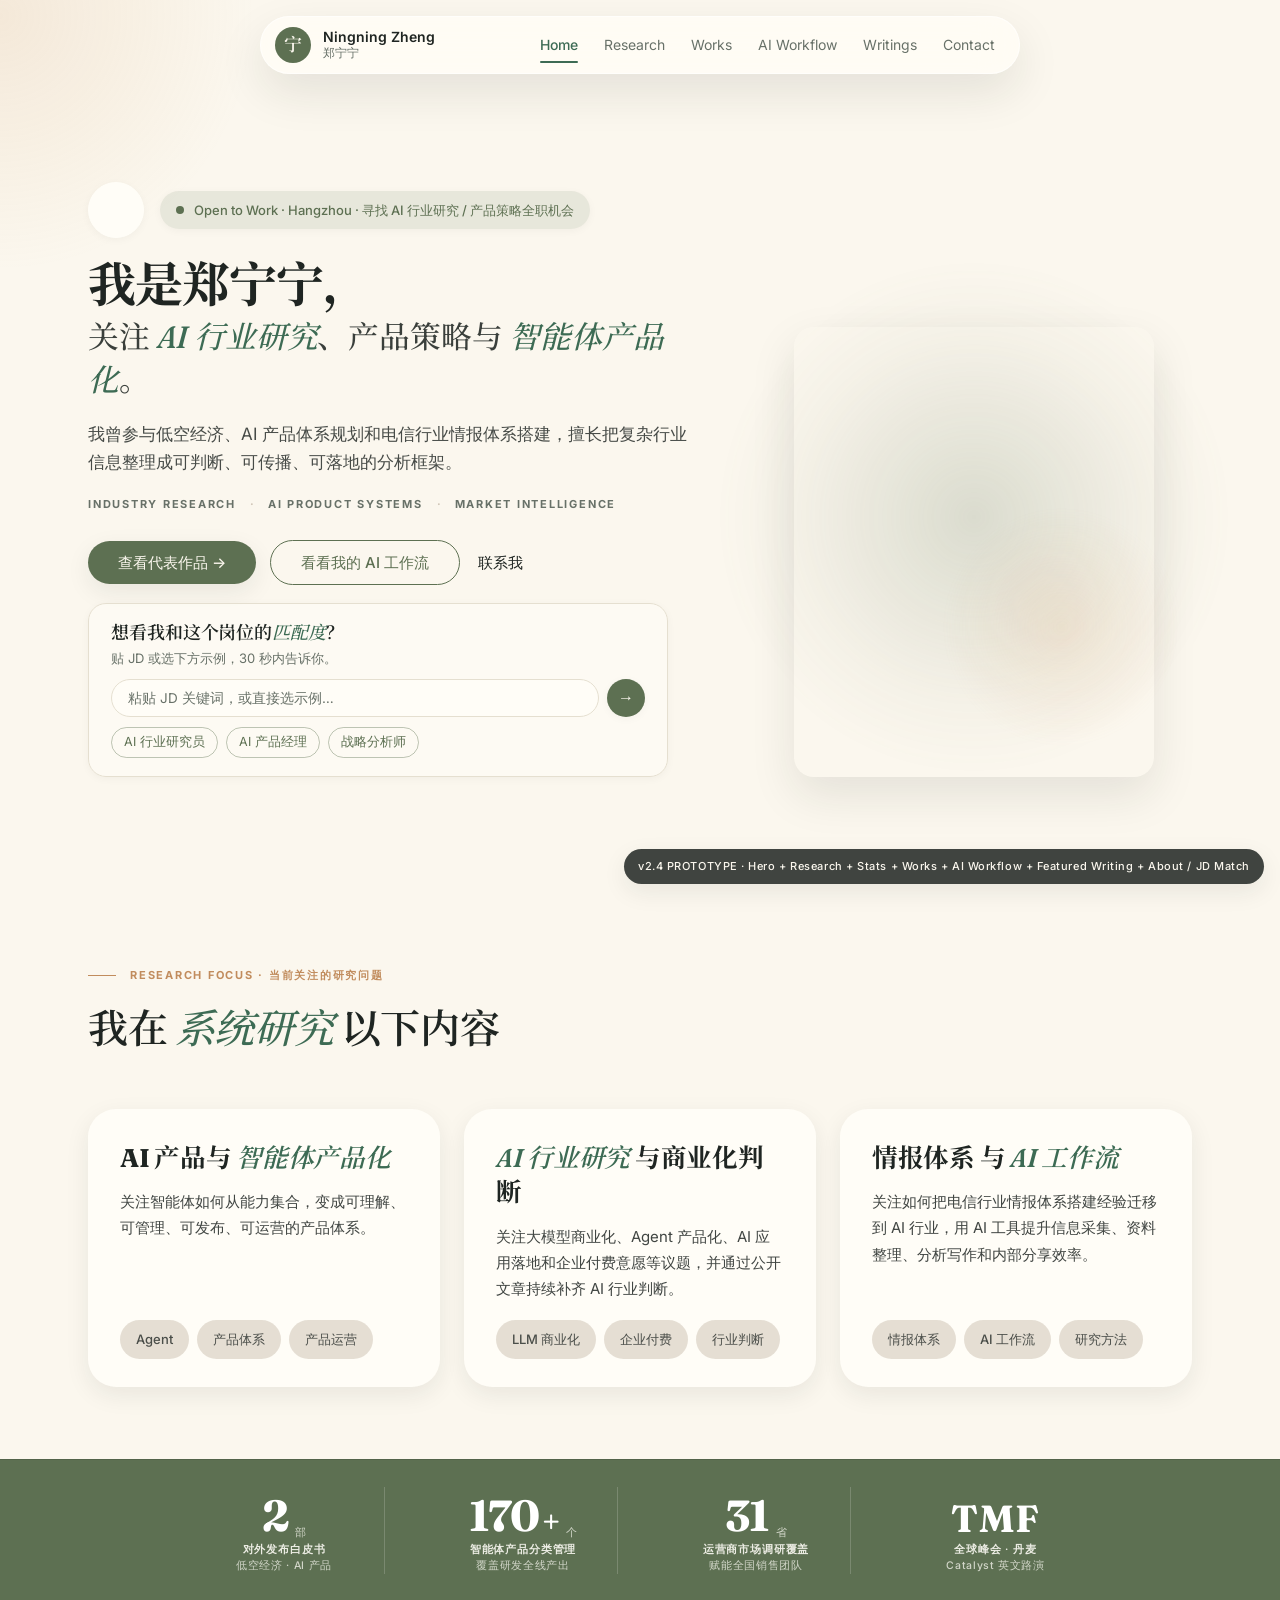
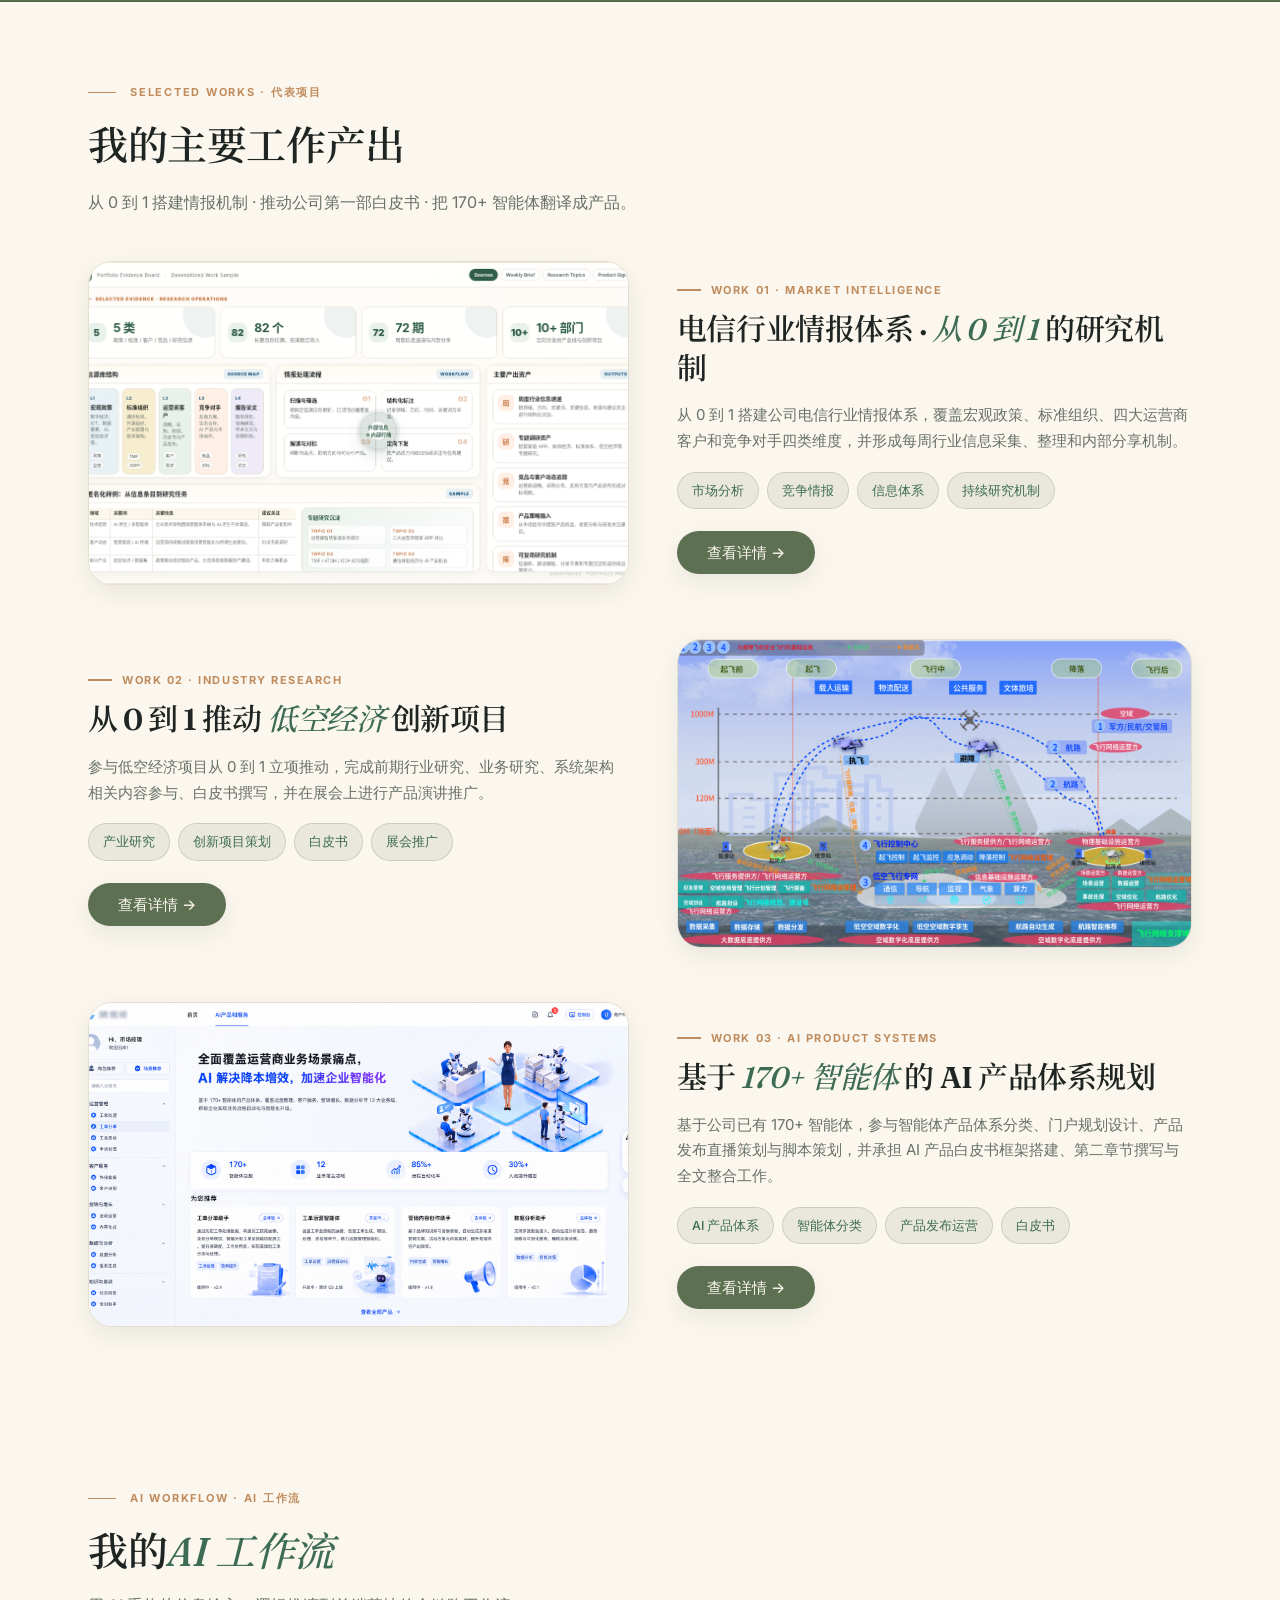
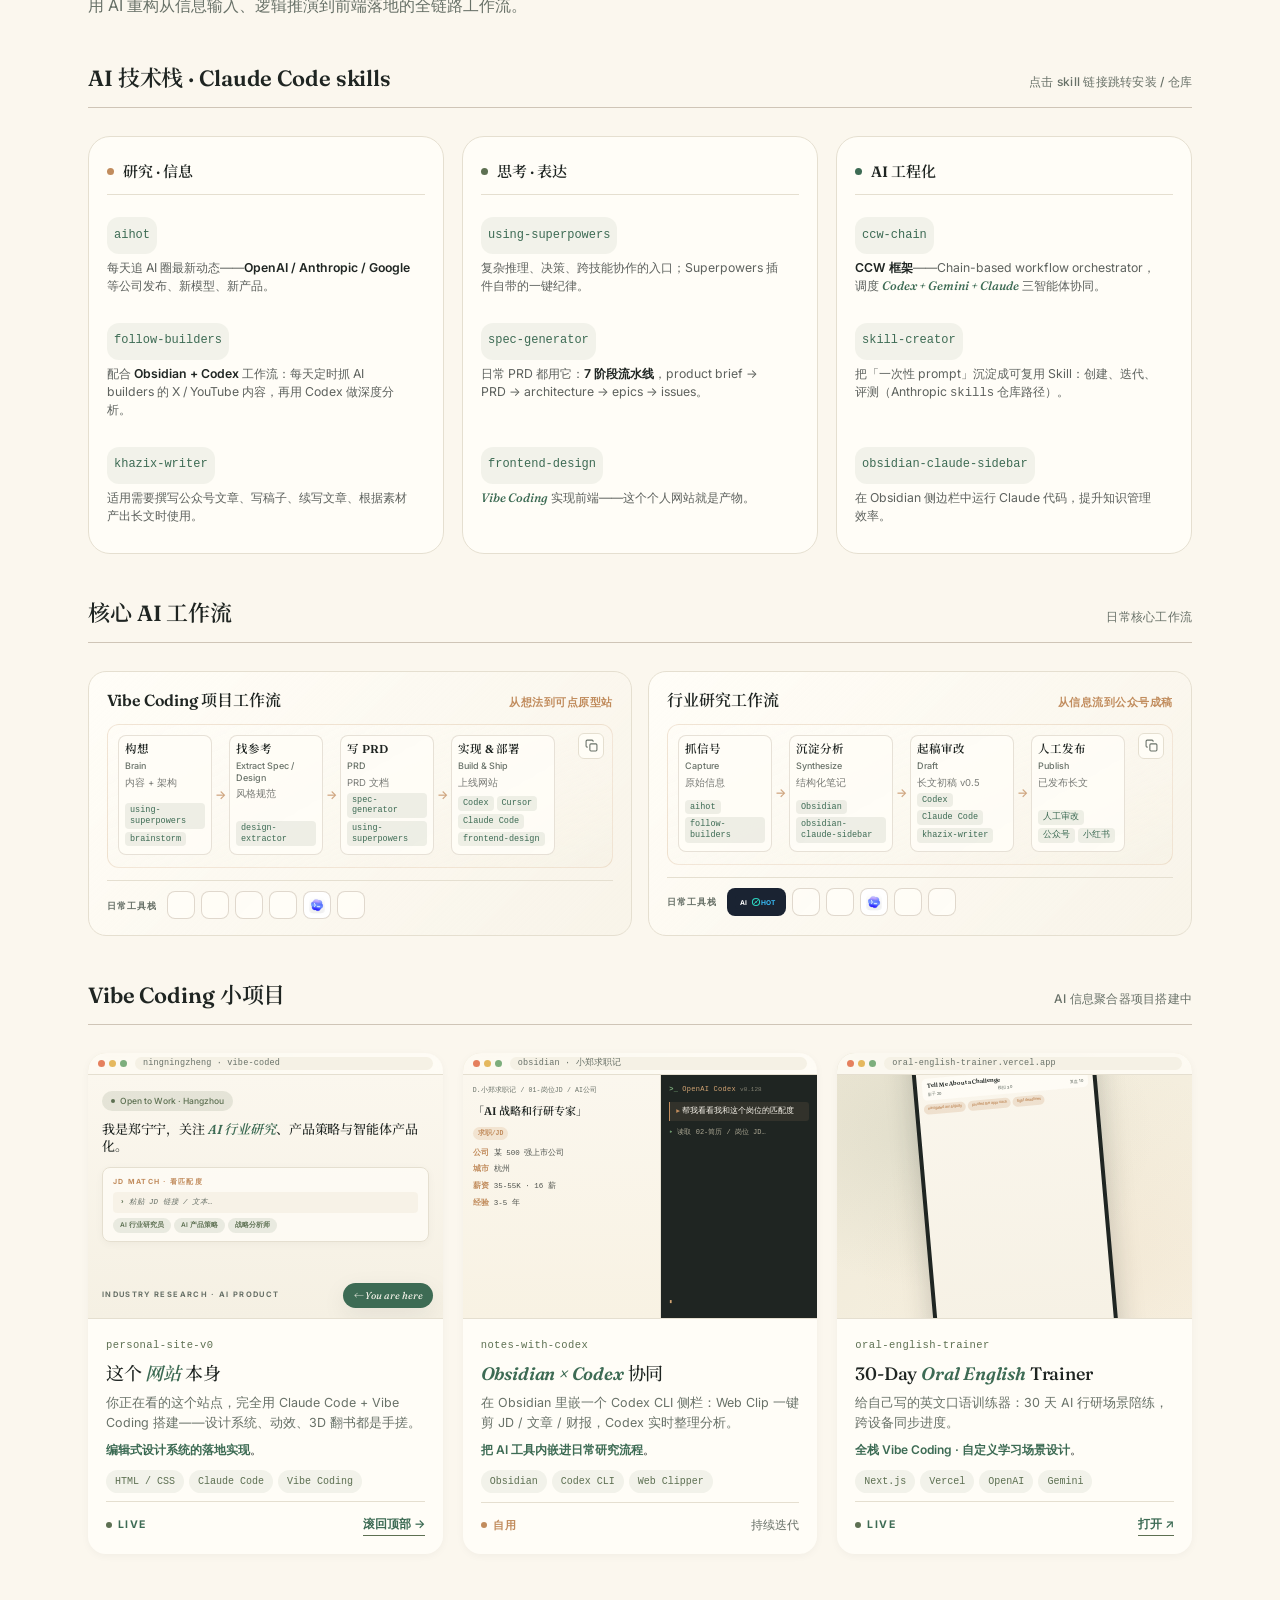
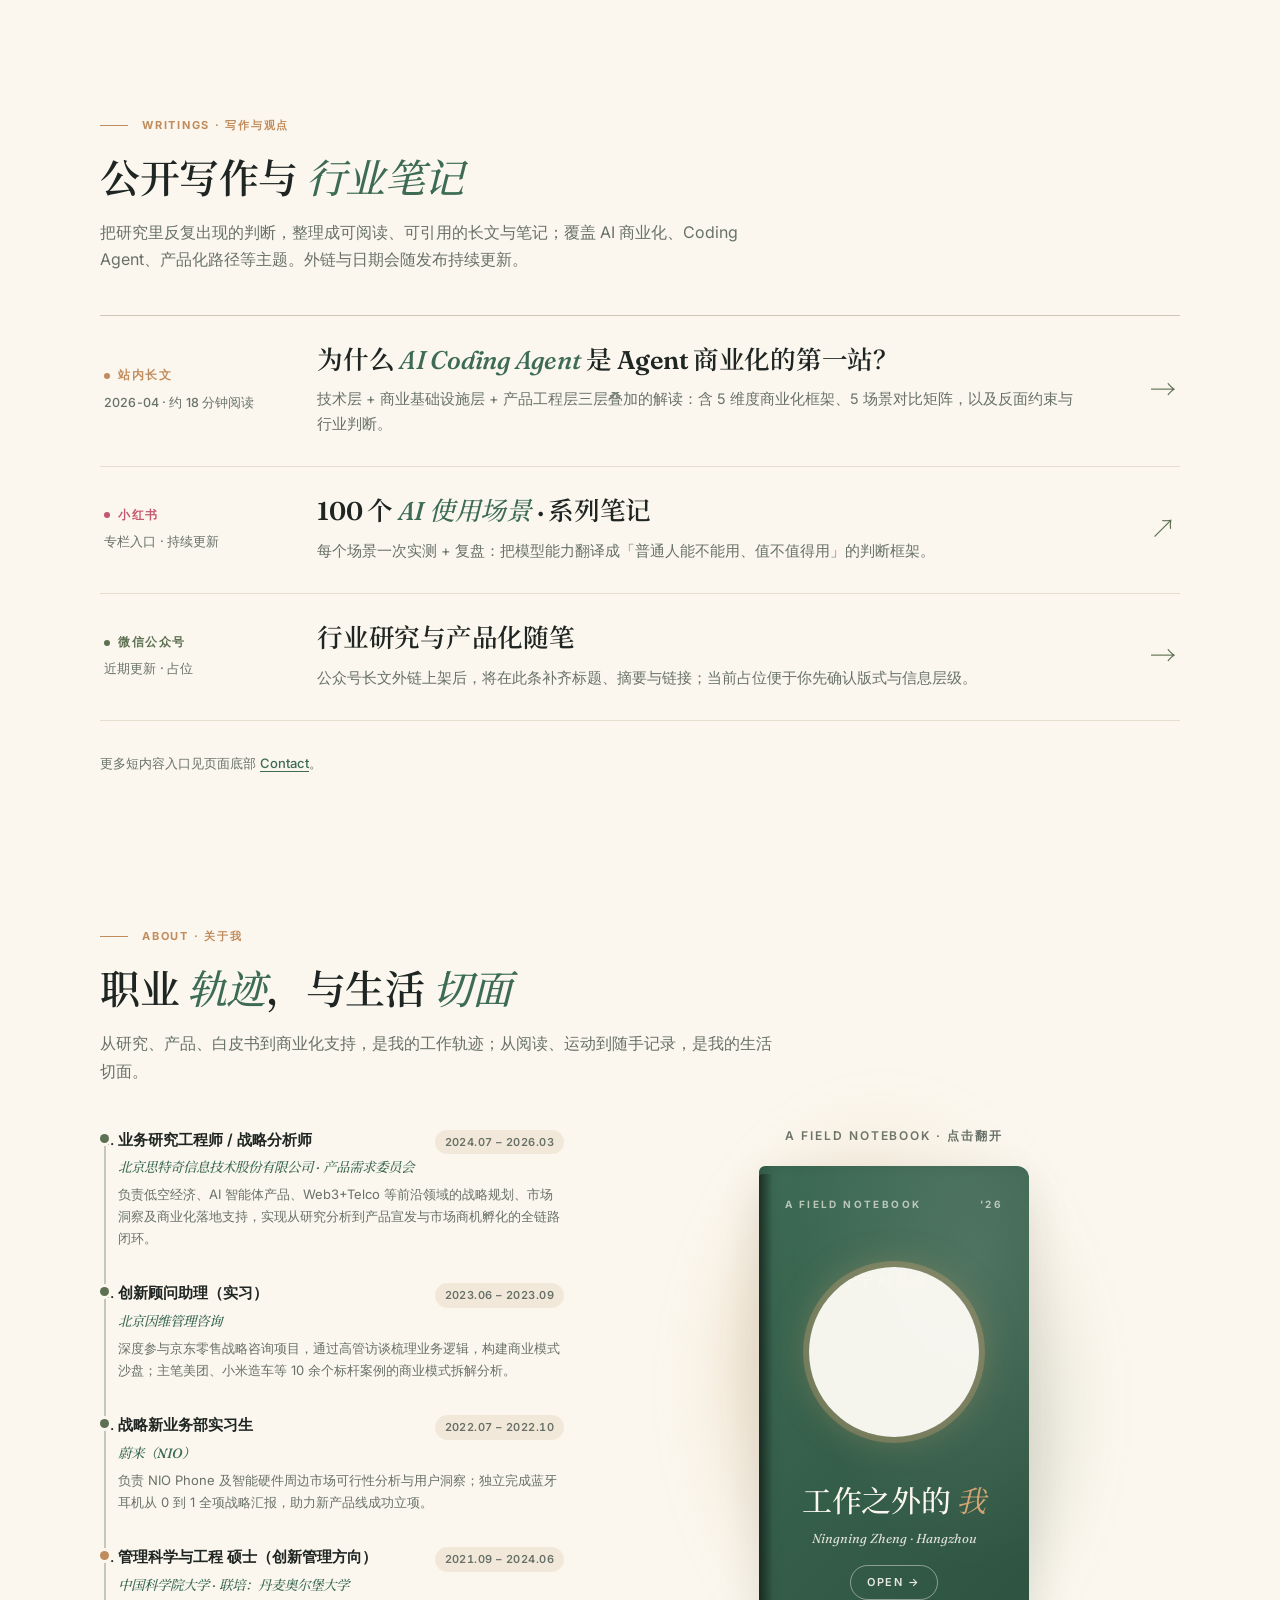
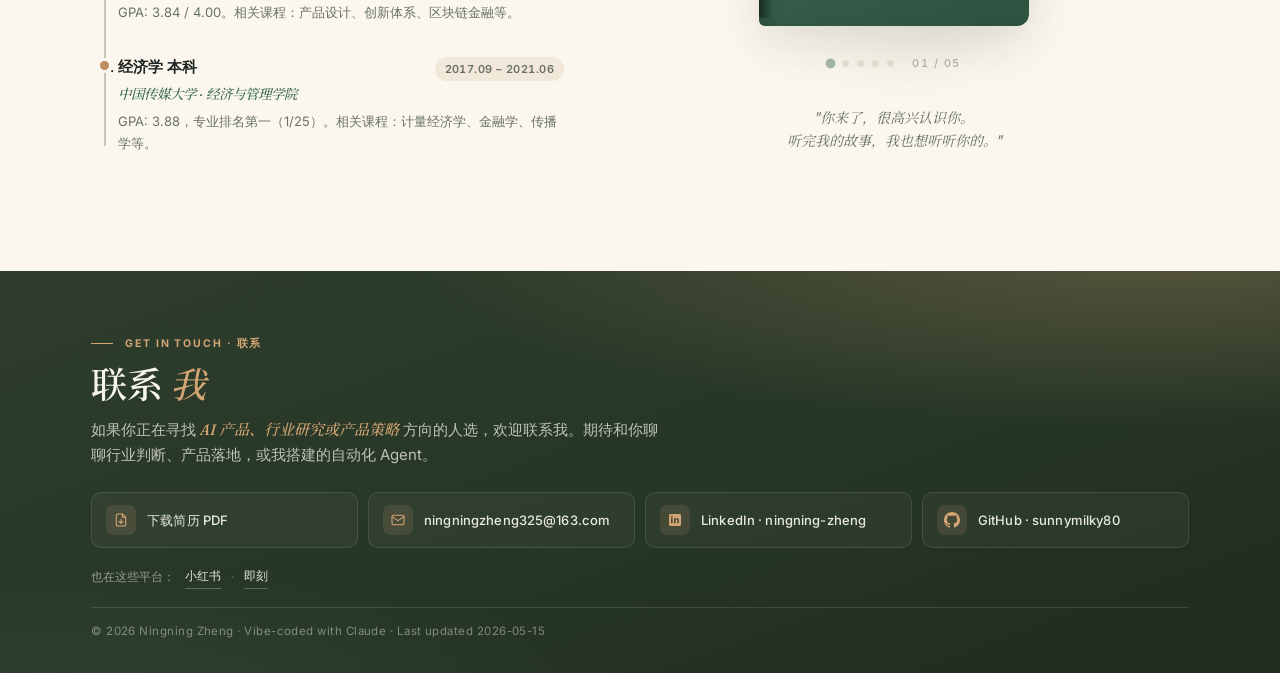
==== commit e52ee8c8: "Update Vibe Coding projects and Writings on prototype v2.4. Refresh §3.9.c device mockup cards, expa" ====
--- a/prototype-v2.4.html
+++ b/prototype-v2.4.html
@@ -1227,18 +1227,10 @@
   overflow: hidden;
 }
 
-.workflow-diagram--vibe {
-  display: grid;
-  grid-template-columns: 72px minmax(0, 1fr);
-  gap: 8px;
-  align-items: stretch;
-}
-
+/* outcome 已删除，两个 diagram 变成单列，pipeline 撑满整宽 */
+.workflow-diagram--vibe,
 .workflow-diagram--research {
-  display: grid;
-  grid-template-columns: minmax(0, 1fr) 72px;
-  gap: 8px;
-  align-items: stretch;
+  display: block;
 }
 
 .workflow-copy {
@@ -1260,10 +1252,7 @@
   transition: color 0.15s ease, border-color 0.15s ease;
 }
 
-.workflow-diagram--research .workflow-copy {
-  left: 8px;
-  right: auto;
-}
+/* outcome 已删除，行业研究的复制按钮跟 Vibe 一样统一放在右上角 */
 
 .workflow-copy:hover {
   color: var(--ink);
@@ -1329,6 +1318,135 @@
   color: var(--muted);
 }
 
+/* Outcome 填充版（去虚线，换实体 mock） */
+.workflow-outcome-frame--filled {
+  border: 1px solid var(--line);
+  background: var(--bg-paper);
+  background-image: none;
+  padding: 10px 10px;
+  align-items: stretch;
+  justify-content: flex-start;
+  text-align: left;
+  gap: 5px;
+  font-weight: 400;
+  color: var(--ink);
+  box-shadow: var(--shadow-sm);
+  overflow: hidden;
+}
+
+/* —— site mock (Vibe Coding workflow outcome) —— */
+.wf-out-chip {
+  display: inline-flex;
+  align-items: center;
+  gap: 4px;
+  padding: 2px 7px;
+  border-radius: 999px;
+  background: rgba(93, 112, 82, 0.14);
+  color: var(--moss);
+  font-size: 7.5px;
+  font-weight: 500;
+  align-self: flex-start;
+  white-space: nowrap;
+}
+.wf-out-chip::before {
+  content: "";
+  width: 4px; height: 4px;
+  border-radius: 50%;
+  background: var(--moss);
+}
+.wf-out-h1 {
+  font-family: var(--font-display);
+  font-size: 10.5px;
+  line-height: 1.28;
+  font-weight: 500;
+  color: var(--ink);
+  letter-spacing: -0.01em;
+  margin-top: 3px;
+}
+.wf-out-h1 em {
+  font-style: italic;
+  color: var(--moss-deep);
+  font-weight: 600;
+}
+.wf-out-tags {
+  font-family: var(--font-body);
+  font-size: 6.5px;
+  font-weight: 700;
+  letter-spacing: 0.16em;
+  text-transform: uppercase;
+  color: var(--muted);
+  margin-top: 2px;
+}
+.wf-out-cta {
+  display: inline-flex;
+  align-items: center;
+  font-family: var(--font-body);
+  font-size: 7.5px;
+  font-weight: 600;
+  color: var(--bg-primary);
+  background: var(--moss);
+  padding: 3px 8px;
+  border-radius: 999px;
+  align-self: flex-start;
+  margin-top: auto;
+}
+
+/* —— WeChat mock (Research workflow outcome) —— */
+.wf-out-pub {
+  font-family: var(--font-body);
+  font-size: 7px;
+  font-weight: 700;
+  letter-spacing: 0.04em;
+  color: var(--moss-deep);
+  display: inline-flex;
+  align-items: center;
+  gap: 4px;
+  white-space: nowrap;
+  overflow: hidden;
+  text-overflow: ellipsis;
+}
+.wf-out-pub::before {
+  content: "";
+  width: 11px; height: 11px;
+  border-radius: 2px;
+  background: linear-gradient(135deg, #4CB35E, #2E8A45);
+  display: inline-block;
+  flex-shrink: 0;
+  position: relative;
+}
+.wf-out-title {
+  font-family: var(--font-display);
+  font-size: 10.5px;
+  line-height: 1.3;
+  font-weight: 600;
+  color: var(--ink);
+  letter-spacing: -0.01em;
+  margin-top: 3px;
+}
+.wf-out-title em {
+  font-style: italic;
+  color: var(--moss-deep);
+  font-weight: 600;
+}
+.wf-out-meta {
+  font-family: var(--font-body);
+  font-size: 6.5px;
+  color: var(--muted);
+  letter-spacing: 0.04em;
+  margin-top: 1px;
+}
+.wf-out-excerpt {
+  font-family: var(--font-body);
+  font-size: 7.5px;
+  line-height: 1.55;
+  color: var(--muted);
+  margin-top: auto;
+  display: -webkit-box;
+  -webkit-line-clamp: 3;
+  -webkit-box-orient: vertical;
+  overflow: hidden;
+}
+
 .workflow-pipeline {
   display: flex;
   flex-direction: row;
@@ -1338,14 +1456,8 @@
   overflow-x: auto;
   overflow-y: hidden;
   padding-bottom: 2px;
-  padding-right: 22px;
   scrollbar-width: thin;
   -webkit-overflow-scrolling: touch;
-}
-
-.workflow-diagram--research .workflow-pipeline {
-  padding-right: 0;
-  padding-left: 22px;
 }
 
 .workflow-stage {
@@ -1517,93 +1629,558 @@
 }
 
 @media (max-width: 720px) {
-  .workflow-diagram--vibe,
-  .workflow-diagram--research {
-    grid-template-columns: 1fr;
-    grid-template-rows: auto auto;
-  }
-
-  .workflow-diagram--research .workflow-outcome {
-    order: 2;
-  }
-
-  .workflow-diagram--research .workflow-pipeline {
-    order: 1;
-    padding-left: 0;
-    padding-right: 22px;
-  }
-
-  .workflow-outcome-frame {
-    min-height: 64px;
-  }
-
   .workflow-stage {
     min-width: 84px;
   }
 }
 
-/* ---------- §3.9.c · Vibe Coding 小项目（3 张卡占位） ---------- */
+/* ---------- §3.9.c · Vibe Coding 小项目（v2 · 设备框 mockup 卡） ---------- */
 .vibe-grid {
   display: grid;
   grid-template-columns: repeat(3, 1fr);
-  gap: 16px;
+  gap: 20px;
 }
 
 .vibe-card {
   display: flex;
   flex-direction: column;
-  gap: 14px;
-  padding: 22px;
   background: var(--bg-paper);
-  border: 1px solid var(--line);
-  border-radius: 20px;
-  transition: all 220ms cubic-bezier(0.2, 0.8, 0.2, 1);
-}
-
+  border-radius: var(--r-card);
+  box-shadow: var(--shadow-sm);
+  overflow: hidden;
+  transition: all 240ms cubic-bezier(0.2, 0.8, 0.2, 1);
+  position: relative;
+}
 .vibe-card:hover {
   transform: translateY(-3px);
   box-shadow: var(--shadow-md);
-  border-color: rgba(93, 112, 82, 0.28);
-}
-
+}
+
+/* 公共 preview 容器（带顶部 chrome 栏） */
 .vibe-preview {
-  width: 100%;
   aspect-ratio: 4 / 3;
+  position: relative;
+  overflow: hidden;
+  border-bottom: 1px solid var(--line);
+  background: linear-gradient(140deg, #EFE9D7 0%, #FBF7EE 60%, #F6EFDD 100%);
+  display: block;
+  text-decoration: none;
+}
+.vibe-chrome {
+  position: absolute;
+  top: 0; left: 0; right: 0;
+  height: 22px;
+  background: rgba(255, 253, 247, 0.82);
+  backdrop-filter: blur(6px);
+  border-bottom: 1px solid var(--line);
+  display: flex;
+  align-items: center;
+  padding: 0 10px;
+  gap: 8px;
+  z-index: 2;
+}
+.vibe-dots {
+  display: inline-flex;
+  gap: 4px;
+  flex-shrink: 0;
+}
+.vibe-dot {
+  width: 7px; height: 7px;
+  border-radius: 50%;
+  display: inline-block;
+}
+.vibe-dot:nth-child(1) { background: #E5805E; }
+.vibe-dot:nth-child(2) { background: #E5B85E; }
+.vibe-dot:nth-child(3) { background: #7DAE7D; }
+.vibe-url {
+  flex: 1;
+  min-width: 0;
+  height: 13px;
+  border-radius: 999px;
+  background: rgba(245, 240, 227, 0.92);
+  display: flex;
+  align-items: center;
+  padding: 0 8px;
+  font-family: var(--font-mono);
+  font-size: 8.5px;
+  color: var(--muted);
+  letter-spacing: 0.02em;
+  white-space: nowrap;
+  overflow: hidden;
+}
+.vibe-screen {
+  position: absolute;
+  top: 22px; left: 0; right: 0; bottom: 0;
+  overflow: hidden;
+}
+
+/* ----- Card 1：浏览器（个人站） ----- */
+.vibe-preview--browser .vibe-screen {
+  background: linear-gradient(180deg, #FBF7EE 0%, #F5F0E3 100%);
+  padding: 16px 14px;
+  display: flex;
+  flex-direction: column;
+  gap: 10px;
+}
+.vibe-chip-mini {
+  display: inline-flex;
+  align-items: center;
+  gap: 5px;
+  padding: 3px 9px;
+  border-radius: 999px;
+  background: rgba(93, 112, 82, 0.14);
+  color: var(--moss);
+  font-size: 8.5px;
+  font-weight: 500;
+  align-self: flex-start;
+  font-family: var(--font-body);
+}
+.vibe-chip-mini::before {
+  content: "";
+  width: 4px; height: 4px;
+  border-radius: 50%;
+  background: var(--moss);
+}
+.vibe-mini-h1 {
+  font-family: var(--font-display);
+  font-size: 13px;
+  line-height: 1.28;
+  color: var(--ink);
+  font-weight: 500;
+  letter-spacing: -0.01em;
+}
+.vibe-mini-h1 em {
+  font-style: italic;
+  color: var(--moss-deep);
+  font-weight: 600;
+}
+.vibe-mini-tags {
+  display: flex;
+  gap: 6px;
+  margin-top: auto;
+  font-family: var(--font-body);
+  font-size: 7.5px;
+  font-weight: 700;
+  letter-spacing: 0.18em;
+  text-transform: uppercase;
+  color: var(--muted);
+}
+
+/* JD Match mini mock（补充个人站卡中部 ） */
+.vibe-jd-match {
+  margin-top: 2px;
+  padding: 8px 10px;
+  background: rgba(255, 253, 247, 0.78);
+  border: 1px solid var(--line);
+  border-radius: 8px;
+  display: flex;
+  flex-direction: column;
+  gap: 5px;
+  box-shadow: var(--shadow-sm);
+}
+.vibe-jd-eyebrow {
+  font-family: var(--font-body);
+  font-size: 7px;
+  font-weight: 700;
+  letter-spacing: 0.18em;
+  text-transform: uppercase;
+  color: var(--rust);
+}
+.vibe-jd-input {
+  font-family: var(--font-mono);
+  font-size: 7.5px;
+  color: var(--muted);
+  padding: 4px 7px;
+  background: rgba(245, 240, 227, 0.7);
+  border-radius: 4px;
+  font-style: italic;
+  white-space: nowrap;
+  overflow: hidden;
+  text-overflow: ellipsis;
+}
+.vibe-jd-input::before {
+  content: "›";
+  margin-right: 4px;
+  color: var(--moss);
+  font-weight: 700;
+  font-style: normal;
+}
+.vibe-jd-examples {
+  display: flex;
+  gap: 3px;
+  flex-wrap: wrap;
+}
+.vibe-jd-chip {
+  font-family: var(--font-body);
+  font-size: 6.5px;
+  padding: 2px 7px;
+  border-radius: 999px;
+  background: rgba(93, 112, 82, 0.12);
+  color: var(--moss);
+  font-weight: 600;
+}
+.vibe-here-badge {
+  position: absolute;
+  bottom: 10px;
+  right: 10px;
+  font-family: var(--font-display);
+  font-style: italic;
+  font-size: 10px;
+  padding: 4px 10px;
+  border-radius: 999px;
+  background: var(--moss-deep);
+  color: var(--bg-primary);
+  box-shadow: var(--shadow-md);
+  z-index: 3;
+}
+
+/* ----- Card 2：Obsidian × Codex 协同（左编辑器 + 右 Codex 侧栏） ----- */
+.vibe-preview--editor .vibe-screen {
+  background: linear-gradient(180deg, #FBF7EE 0%, #F8F2E3 100%);
+  display: grid;
+  grid-template-columns: 1fr 44%;
+}
+.vibe-editor-content {
+  padding: 10px 10px;
+  display: flex;
+  flex-direction: column;
+  gap: 4px;
+  overflow: hidden;
+  border-right: 1px solid var(--line);
+}
+.vibe-breadcrumb {
+  font-family: var(--font-mono);
+  font-size: 6.5px;
+  color: var(--muted);
+  letter-spacing: 0.02em;
+  white-space: nowrap;
+  overflow: hidden;
+  text-overflow: ellipsis;
+}
+.vibe-md-h {
+  font-family: var(--font-display);
+  font-size: 11px;
+  color: var(--ink);
+  font-weight: 600;
+  white-space: nowrap;
+  overflow: hidden;
+  text-overflow: ellipsis;
+  margin-top: 2px;
+}
+.vibe-tag-row {
+  display: flex;
+  gap: 3px;
+  margin: 2px 0 3px;
+}
+.vibe-mini-tag {
+  font-family: var(--font-mono);
+  font-size: 6.5px;
+  padding: 1px 5px;
+  border-radius: 999px;
+  background: rgba(212, 165, 116, 0.22);
+  color: var(--rust);
+  font-weight: 600;
+}
+.vibe-info-row {
+  display: flex;
+  gap: 5px;
+  font-family: var(--font-mono);
+  font-size: 7.5px;
+  color: var(--ink);
+  white-space: nowrap;
+  overflow: hidden;
+}
+.vibe-info-row .key {
+  color: var(--rust);
+  font-weight: 600;
+  flex-shrink: 0;
+}
+.vibe-info-row .val {
+  opacity: 0.78;
+  white-space: nowrap;
+  overflow: hidden;
+  text-overflow: ellipsis;
+}
+
+.vibe-codex {
+  background: #1F2522;
+  color: #C5BFA8;
+  padding: 9px 8px;
+  display: flex;
+  flex-direction: column;
+  gap: 6px;
+  overflow: hidden;
+  font-family: var(--font-mono);
+}
+.vibe-codex-head {
+  font-size: 7px;
+  color: #D4A574;
+  letter-spacing: 0.04em;
+  display: flex;
+  align-items: center;
+  gap: 4px;
+  white-space: nowrap;
+  overflow: hidden;
+}
+.vibe-codex-head::before {
+  content: ">_";
+  color: #7DAE7D;
+  font-weight: 700;
+}
+.vibe-codex-model {
+  color: #C5BFA8;
+  opacity: 0.6;
+  font-size: 6px;
+  letter-spacing: 0;
+}
+.vibe-codex-prompt {
+  background: rgba(212, 165, 116, 0.10);
+  border-left: 1.5px solid var(--rust);
+  padding: 4px 6px;
+  border-radius: 0 3px 3px 0;
+  font-family: var(--font-body);
+  font-size: 7.5px;
+  color: #FBF7EE;
+  line-height: 1.45;
+}
+.vibe-codex-prompt::before {
+  content: "▸ ";
+  color: var(--rust);
+}
+.vibe-codex-resp {
+  font-size: 7px;
+  color: #C5BFA8;
+  line-height: 1.5;
+  opacity: 0.85;
+}
+.vibe-codex-resp .out { color: #7DAE7D; font-weight: 700; }
+.vibe-codex-cursor {
+  font-size: 7px;
+  color: #D4A574;
+  margin-top: auto;
+  animation: vibeBlink 1.1s steps(2) infinite;
+}
+@keyframes vibeBlink { 0%, 50% { opacity: 1; } 50.01%, 100% { opacity: 0; } }
+
+/* ----- Card 3：手机（Oral English Trainer） ----- */
+.vibe-preview--phone {
+  background:
+    radial-gradient(ellipse at 30% 30%, rgba(93,112,82,0.12), transparent 60%),
+    radial-gradient(ellipse at 75% 80%, rgba(212,165,116,0.10), transparent 65%),
+    linear-gradient(140deg, #EFE9D7 0%, #F8F2E3 100%);
+}
+.vibe-preview--phone .vibe-screen { padding: 0; }
+.vibe-phone {
+  position: absolute;
+  top: 50%; left: 50%;
+  transform: translate(-50%, -50%) rotate(-5deg);
+  width: 52%;
+  aspect-ratio: 9 / 19;
+  background: #1F2522;
+  border-radius: 18px;
+  padding: 4px 4px 6px;
+  box-shadow: 0 12px 28px rgba(31, 37, 34, 0.22);
+  display: flex;
+  flex-direction: column;
+}
+.vibe-phone-notch {
+  width: 34%;
+  height: 4px;
+  background: #1F2522;
+  border-radius: 0 0 4px 4px;
+  margin: 0 auto 3px;
+  position: relative;
+  z-index: 2;
+}
+.vibe-phone-screen {
+  flex: 1;
+  background: linear-gradient(180deg, #FBF7EE 0%, #F5F0E3 100%);
   border-radius: 12px;
-  background:
-    repeating-linear-gradient(
-      135deg,
-      transparent 0,
-      transparent 14px,
-      rgba(93, 112, 82, 0.05) 14px,
-      rgba(93, 112, 82, 0.05) 15px
-    ),
-    linear-gradient(135deg, rgba(245, 240, 227, 0.7), rgba(255, 253, 247, 0.92));
-  border: 1px dashed rgba(93, 112, 82, 0.28);
-  display: flex;
-  align-items: center;
-  justify-content: center;
+  padding: 6px 5px;
+  display: flex;
+  flex-direction: column;
+  gap: 3.5px;
+  overflow: hidden;
+}
+.vibe-phone-title {
+  text-align: center;
+  font-family: var(--font-body);
+  font-size: 6.5px;
+  font-weight: 700;
+  letter-spacing: 0.22em;
+  color: var(--ink);
+}
+.vibe-phone-sub {
+  text-align: center;
+  font-size: 4.5px;
+  letter-spacing: 0.18em;
   color: var(--muted);
-  font-family: var(--font-body);
-  font-size: 11px;
   font-weight: 600;
+  margin-top: -1px;
+}
+.vibe-phone-tabs {
+  display: grid;
+  grid-template-columns: repeat(6, 1fr);
+  gap: 2px;
+  margin-top: 2px;
+}
+.vibe-phone-tab {
+  height: 10px;
+  background: rgba(255,253,247,0.75);
+  border-radius: 3px;
+}
+.vibe-phone-tab.is-active { background: rgba(93,112,82,0.22); }
+.vibe-phone-day {
+  font-family: var(--font-body);
+  font-size: 4.5px;
+  font-weight: 700;
+  color: var(--rust);
+  letter-spacing: 0.14em;
+  margin-top: 2px;
+}
+.vibe-phone-card {
+  background: rgba(255,253,247,0.85);
+  border-radius: 5px;
+  padding: 4px 5px;
+  font-family: var(--font-display);
+  font-size: 6px;
+  color: var(--ink);
+  font-weight: 600;
+  line-height: 1.2;
+}
+.vibe-phone-card-row {
+  display: flex;
+  gap: 3px;
+  justify-content: space-between;
+  font-family: var(--font-body);
+  font-size: 4px;
+  color: var(--muted);
+  margin-top: 2px;
+  font-weight: 500;
+}
+.vibe-phone-pill-row {
+  display: flex;
+  flex-wrap: wrap;
+  gap: 2px;
+}
+.vibe-phone-pill {
+  font-family: var(--font-body);
+  font-size: 4px;
+  padding: 1.5px 4px;
+  border-radius: 999px;
+  background: rgba(193,140,93,0.20);
+  color: var(--rust);
+  font-weight: 500;
+}
+
+/* ----- 卡片信息区 ----- */
+.vibe-meta {
+  padding: 18px 18px 18px;
+  display: flex;
+  flex-direction: column;
+  gap: 8px;
+  flex: 1;
+}
+.vibe-slug {
+  font-family: var(--font-mono);
+  font-size: 10.5px;
+  color: var(--moss);
+  letter-spacing: 0.04em;
+}
+.vibe-card-name {
+  font-family: var(--font-display);
+  font-size: 18px;
+  font-weight: 500;
+  color: var(--ink);
+  line-height: 1.25;
+  letter-spacing: -0.01em;
+}
+.vibe-card-name em {
+  font-style: italic;
+  color: var(--moss-deep);
+  font-weight: 600;
+}
+.vibe-card-desc {
+  font-family: var(--font-body);
+  font-size: 12.5px;
+  line-height: 1.6;
+  color: var(--muted);
+}
+.vibe-capability {
+  font-family: var(--font-body);
+  font-size: 12px;
+  line-height: 1.55;
+  color: var(--ink);
+}
+.vibe-capability strong {
+  color: var(--moss-deep);
+  font-weight: 600;
+}
+.vibe-tags {
+  display: flex;
+  flex-wrap: wrap;
+  gap: 5px;
+  margin-top: 2px;
+}
+.vibe-tag {
+  font-family: var(--font-mono);
+  font-size: 10px;
+  padding: 3px 9px;
+  border-radius: 999px;
+  background: rgba(93, 112, 82, 0.08);
+  color: var(--moss);
+}
+.vibe-foot {
+  display: flex;
+  align-items: center;
+  justify-content: space-between;
+  gap: 10px;
+  margin-top: auto;
+  padding-top: 12px;
+  border-top: 1px solid var(--line);
+}
+.vibe-status {
+  display: inline-flex;
+  align-items: center;
+  gap: 6px;
+  font-family: var(--font-body);
+  font-size: 10.5px;
+  font-weight: 700;
   letter-spacing: 0.14em;
   text-transform: uppercase;
-}
-
-.vibe-card-name {
-  font-family: var(--font-display);
-  font-size: 16px;
+  color: var(--muted);
+}
+.vibe-status::before {
+  content: "";
+  width: 6px; height: 6px;
+  border-radius: 50%;
+  background: var(--line-strong);
+}
+.vibe-status--live { color: var(--moss-deep); }
+.vibe-status--live::before { background: var(--moss); animation: pulse 2.4s ease-in-out infinite; }
+.vibe-status--lab { color: var(--rust); }
+.vibe-status--lab::before { background: var(--rust); }
+.vibe-cta {
+  font-family: var(--font-body);
+  font-size: 12px;
   font-weight: 600;
-  color: var(--ink);
-}
-
-.vibe-card-desc {
-  font-family: var(--font-body);
-  font-size: 13px;
-  line-height: 1.6;
+  color: var(--moss-deep);
+  text-decoration: none;
+  border-bottom: 1px solid var(--moss);
+  padding-bottom: 1px;
+  transition: all 200ms ease;
+}
+.vibe-cta:hover {
+  color: var(--moss);
+  transform: translateX(2px);
+}
+.vibe-cta--mute {
   color: var(--muted);
-}
+  border-bottom: none;
+  font-weight: 500;
+  cursor: default;
+}
+.vibe-cta--mute:hover { color: var(--muted); transform: none; }
 
 @media (max-width: 900px) {
   .vibe-grid { grid-template-columns: repeat(2, 1fr); }
@@ -2775,6 +3352,34 @@
 .am-spread-pane[data-spread="learning"] .am-pane-body ul {
   justify-content: center;
   gap: 10px;
+}
+
+/* spread 01（reading）/ 02（hobby）/ 03（podcast）：段间距缩短约 1/3。
+   原 space-around 把可用空隙全部均分，反而显得稀疏；换成 center + 固定 gap。 */
+.am-spread-pane[data-spread="reading"] .am-pane-body {
+  justify-content: center;
+  gap: 28px;
+}
+.am-spread-pane[data-spread="hobby"] .am-pane-body {
+  justify-content: center;
+  gap: 8px;
+}
+.am-spread-pane[data-spread="podcast"] .am-pane-body ul {
+  justify-content: center;
+  gap: 22px;
+}
+
+/* spread 01 / 02 / 03 也从 space-around 切到 center 聚拢，
+   inter-paragraph 间距按用户要求缩短三分之一 */
+.am-spread-pane[data-spread="reading"] .am-pane-body,
+.am-spread-pane[data-spread="hobby"] .am-pane-body {
+  justify-content: center;
+  gap: 18px;
+}
+.am-spread-pane[data-spread="hobby"] .am-pane-body { gap: 10px; }
+.am-spread-pane[data-spread="podcast"] .am-pane-body ul {
+  justify-content: center;
+  gap: 14px;
 }
 .am-pane-body li::before {
   content: "·";
@@ -3378,10 +3983,6 @@
         </div>
         <div class="workflow-diagram workflow-diagram--vibe" role="group" aria-label="Vibe Coding 四步工作流">
           <button type="button" class="workflow-copy" data-workflow="vibe" aria-label="复制 Vibe Coding 工作流文本"><svg viewBox="0 0 24 24" fill="none" stroke="currentColor" stroke-width="2" aria-hidden="true"><rect x="9" y="9" width="13" height="13" rx="2"/><path d="M5 15H4a2 2 0 0 1-2-2V4a2 2 0 0 1 2-2h9a2 2 0 0 1 2 2v1"/></svg></button>
-          <div class="workflow-outcome">
-            <span class="workflow-outcome-label">Outcome</span>
-            <div class="workflow-outcome-frame">本页 Hero<br><small>可换站点截图</small></div>
-          </div>
           <div class="workflow-pipeline">
             <div class="workflow-stage">
               <div class="workflow-stage-zh">构想</div>
@@ -3444,10 +4045,6 @@
               <div class="workflow-stage-tools"><span class="wf-tool">人工审改</span><span class="wf-tool">公众号</span><span class="wf-tool">小红书</span></div>
             </div>
           </div>
-          <div class="workflow-outcome">
-            <span class="workflow-outcome-label">Outcome</span>
-            <div class="workflow-outcome-frame">公众号首屏<br><small>可换文章截图</small></div>
-          </div>
         </div>
         <div class="workflow-stack">
           <span class="workflow-stack-label">日常工具栈</span>
@@ -3464,26 +4061,145 @@
   <div class="toolkit-block">
     <div class="toolkit-block-head">
       <h3 class="toolkit-block-title">Vibe Coding 小项目</h3>
-      <span class="toolkit-block-meta">原型录屏 / 短视频 · 待补素材</span>
+      <span class="toolkit-block-meta">AI 信息聚合器项目搭建中</span>
     </div>
     <div class="vibe-grid">
 
+      <!-- Card 1：个人网站（浏览器框 + You are here） -->
       <article class="vibe-card">
-        <div class="vibe-preview">原型 / 视频 · 占位</div>
-        <h4 class="vibe-card-name">个人网站 v0</h4>
-        <p class="vibe-card-desc">你正在看的这个网站，完全用 Vibe Coding 搭建。</p>
+        <a class="vibe-preview vibe-preview--browser" href="#hero" aria-label="滚回本站顶部">
+          <div class="vibe-chrome">
+            <span class="vibe-dots"><span class="vibe-dot"></span><span class="vibe-dot"></span><span class="vibe-dot"></span></span>
+            <span class="vibe-url">ningningzheng · vibe-coded</span>
+          </div>
+          <div class="vibe-screen">
+            <span class="vibe-chip-mini">Open to Work · Hangzhou</span>
+            <div class="vibe-mini-h1">我是郑宁宁，关注 <em>AI 行业研究</em>、产品策略与智能体产品化。</div>
+            <div class="vibe-jd-match">
+              <div class="vibe-jd-eyebrow">JD MATCH · 看匹配度</div>
+              <div class="vibe-jd-input">粘贴 JD 链接 / 文本…</div>
+              <div class="vibe-jd-examples">
+                <span class="vibe-jd-chip">AI 行业研究员</span>
+                <span class="vibe-jd-chip">AI 产品策略</span>
+                <span class="vibe-jd-chip">战略分析师</span>
+              </div>
+            </div>
+            <div class="vibe-mini-tags">Industry Research · AI Product</div>
+          </div>
+          <span class="vibe-here-badge">← You are here</span>
+        </a>
+        <div class="vibe-meta">
+          <span class="vibe-slug">personal-site-v0</span>
+          <h4 class="vibe-card-name">这个 <em>网站</em> 本身</h4>
+          <p class="vibe-card-desc">你正在看的这个站点，完全用 Claude Code + Vibe Coding 搭建——设计系统、动效、3D 翻书都是手搓。</p>
+          <p class="vibe-capability"><strong>编辑式设计系统的落地实现</strong>。</p>
+          <div class="vibe-tags">
+            <span class="vibe-tag">HTML / CSS</span>
+            <span class="vibe-tag">Claude Code</span>
+            <span class="vibe-tag">Vibe Coding</span>
+          </div>
+          <div class="vibe-foot">
+            <span class="vibe-status vibe-status--live">Live</span>
+            <a class="vibe-cta" href="#hero">滚回顶部 →</a>
+          </div>
+        </div>
       </article>
 
+      <!-- Card 2：Obsidian × Codex 协同（编辑器框 + Codex 侧栏） -->
       <article class="vibe-card">
-        <div class="vibe-preview">原型 / 视频 · 占位</div>
-        <h4 class="vibe-card-name">AI 信息聚合器</h4>
-        <p class="vibe-card-desc">把电信情报体系方法迁移到 AI 行业的自动化追踪工具（搭建中）。</p>
+        <div class="vibe-preview vibe-preview--editor">
+          <div class="vibe-chrome">
+            <span class="vibe-dots"><span class="vibe-dot"></span><span class="vibe-dot"></span><span class="vibe-dot"></span></span>
+            <span class="vibe-url">obsidian · 小郑求职记</span>
+          </div>
+          <div class="vibe-screen">
+            <div class="vibe-editor-content">
+              <span class="vibe-breadcrumb">D.小郑求职记 / 01-岗位JD / AI公司</span>
+              <span class="vibe-md-h">「AI 战略和行研专家」</span>
+              <div class="vibe-tag-row">
+                <span class="vibe-mini-tag">求职/JD</span>
+              </div>
+              <div class="vibe-info-row"><span class="key">公司</span><span class="val">某 500 强上市公司</span></div>
+              <div class="vibe-info-row"><span class="key">城市</span><span class="val">杭州</span></div>
+              <div class="vibe-info-row"><span class="key">薪资</span><span class="val">35-55K · 16 薪</span></div>
+              <div class="vibe-info-row"><span class="key">经验</span><span class="val">3-5 年</span></div>
+            </div>
+            <div class="vibe-codex">
+              <div class="vibe-codex-head">OpenAI Codex <span class="vibe-codex-model">v0.128</span></div>
+              <div class="vibe-codex-prompt">帮我看看我和这个岗位的匹配度</div>
+              <div class="vibe-codex-resp"><span class="out">▸</span> 读取 02-简历 / 岗位 JD…</div>
+              <div class="vibe-codex-cursor">▮</div>
+            </div>
+          </div>
+        </div>
+        <div class="vibe-meta">
+          <span class="vibe-slug">notes-with-codex</span>
+          <h4 class="vibe-card-name"><em>Obsidian × Codex</em> 协同</h4>
+          <p class="vibe-card-desc">在 Obsidian 里嵌一个 Codex CLI 侧栏：Web Clip 一键剪 JD / 文章 / 财报，Codex 实时整理分析。</p>
+          <p class="vibe-capability"><strong>把 AI 工具内嵌进日常研究流程</strong>。</p>
+          <div class="vibe-tags">
+            <span class="vibe-tag">Obsidian</span>
+            <span class="vibe-tag">Codex CLI</span>
+            <span class="vibe-tag">Web Clipper</span>
+          </div>
+          <div class="vibe-foot">
+            <span class="vibe-status vibe-status--lab">自用</span>
+            <span class="vibe-cta vibe-cta--mute">持续迭代</span>
+          </div>
+        </div>
       </article>
 
+      <!-- Card 3：Oral English Trainer（手机框，倾斜 -5°） -->
       <article class="vibe-card">
-        <div class="vibe-preview">原型 / 视频 · 占位</div>
-        <h4 class="vibe-card-name">100 个 AI 场景</h4>
-        <p class="vibe-card-desc">小红书 AI 使用场景探索系列，每个场景实测 + 复盘。</p>
+        <a class="vibe-preview vibe-preview--phone" href="https://oral-english-trainer.vercel.app/" target="_blank" rel="noopener noreferrer" aria-label="打开 Oral English Trainer">
+          <div class="vibe-chrome">
+            <span class="vibe-dots"><span class="vibe-dot"></span><span class="vibe-dot"></span><span class="vibe-dot"></span></span>
+            <span class="vibe-url">oral-english-trainer.vercel.app</span>
+          </div>
+          <div class="vibe-screen">
+            <div class="vibe-phone">
+              <div class="vibe-phone-notch"></div>
+              <div class="vibe-phone-screen">
+                <div class="vibe-phone-title">ORAL ENGLISH</div>
+                <div class="vibe-phone-sub">30-DAY CHALLENGE</div>
+                <div class="vibe-phone-tabs">
+                  <span class="vibe-phone-tab is-active"></span>
+                  <span class="vibe-phone-tab"></span>
+                  <span class="vibe-phone-tab"></span>
+                  <span class="vibe-phone-tab"></span>
+                  <span class="vibe-phone-tab"></span>
+                  <span class="vibe-phone-tab"></span>
+                </div>
+                <div class="vibe-phone-day">DAY 6 · WEEK 1</div>
+                <div class="vibe-phone-card">
+                  Tell Me About a Challenge
+                  <div class="vibe-phone-card-row"><span>影子 20</span><span>模拟 30</span><span>复盘 10</span></div>
+                </div>
+                <div class="vibe-phone-pill-row">
+                  <span class="vibe-phone-pill">navigated ambiguity</span>
+                  <span class="vibe-phone-pill">pivoted the approach</span>
+                  <span class="vibe-phone-pill">tight deadlines</span>
+                </div>
+              </div>
+            </div>
+          </div>
+        </a>
+        <div class="vibe-meta">
+          <span class="vibe-slug">oral-english-trainer</span>
+          <h4 class="vibe-card-name">30-Day <em>Oral English</em> Trainer</h4>
+          <p class="vibe-card-desc">给自己写的英文口语训练器：30 天 AI 行研场景陪练，跨设备同步进度。</p>
+          <p class="vibe-capability"><strong>全栈 Vibe Coding · 自定义学习场景设计</strong>。</p>
+          <div class="vibe-tags">
+            <span class="vibe-tag">Next.js</span>
+            <span class="vibe-tag">Vercel</span>
+            <span class="vibe-tag">OpenAI</span>
+            <span class="vibe-tag">Gemini</span>
+          </div>
+          <div class="vibe-foot">
+            <span class="vibe-status vibe-status--live">Live</span>
+            <a class="vibe-cta" href="https://oral-english-trainer.vercel.app/" target="_blank" rel="noopener noreferrer">打开 ↗</a>
+          </div>
+        </div>
       </article>
 
     </div>
@@ -3505,11 +4221,11 @@
       <a class="fw-item" href="./writing-ai-coding-agent.html" data-channel="internal">
         <div class="fw-item-meta">
           <span class="fw-channel">站内长文</span>
-          <span class="fw-status">独立页面 · 2026-05-14</span>
+          <span class="fw-status">2026-04 · 约 18 分钟阅读</span>
         </div>
         <div class="fw-item-body">
           <h3 class="fw-item-title">为什么 <em>AI Coding Agent</em> 是 Agent 商业化的第一站？</h3>
-          <p class="fw-item-desc">从市场支出、开发者采用、SWE-bench、GitHub Copilot、OpenAI Codex、Claude Code 与商业模式切入，说明为何 Coding 场景会成为 Agent 商业化的第一站。</p>
+          <p class="fw-item-desc">技术层 + 商业基础设施层 + 产品工程层三层叠加的解读：含 5 维度商业化框架、5 场景对比矩阵，以及反面约束与行业判断。</p>
         </div>
         <span class="fw-arrow" aria-hidden="true">→</span>
       </a>
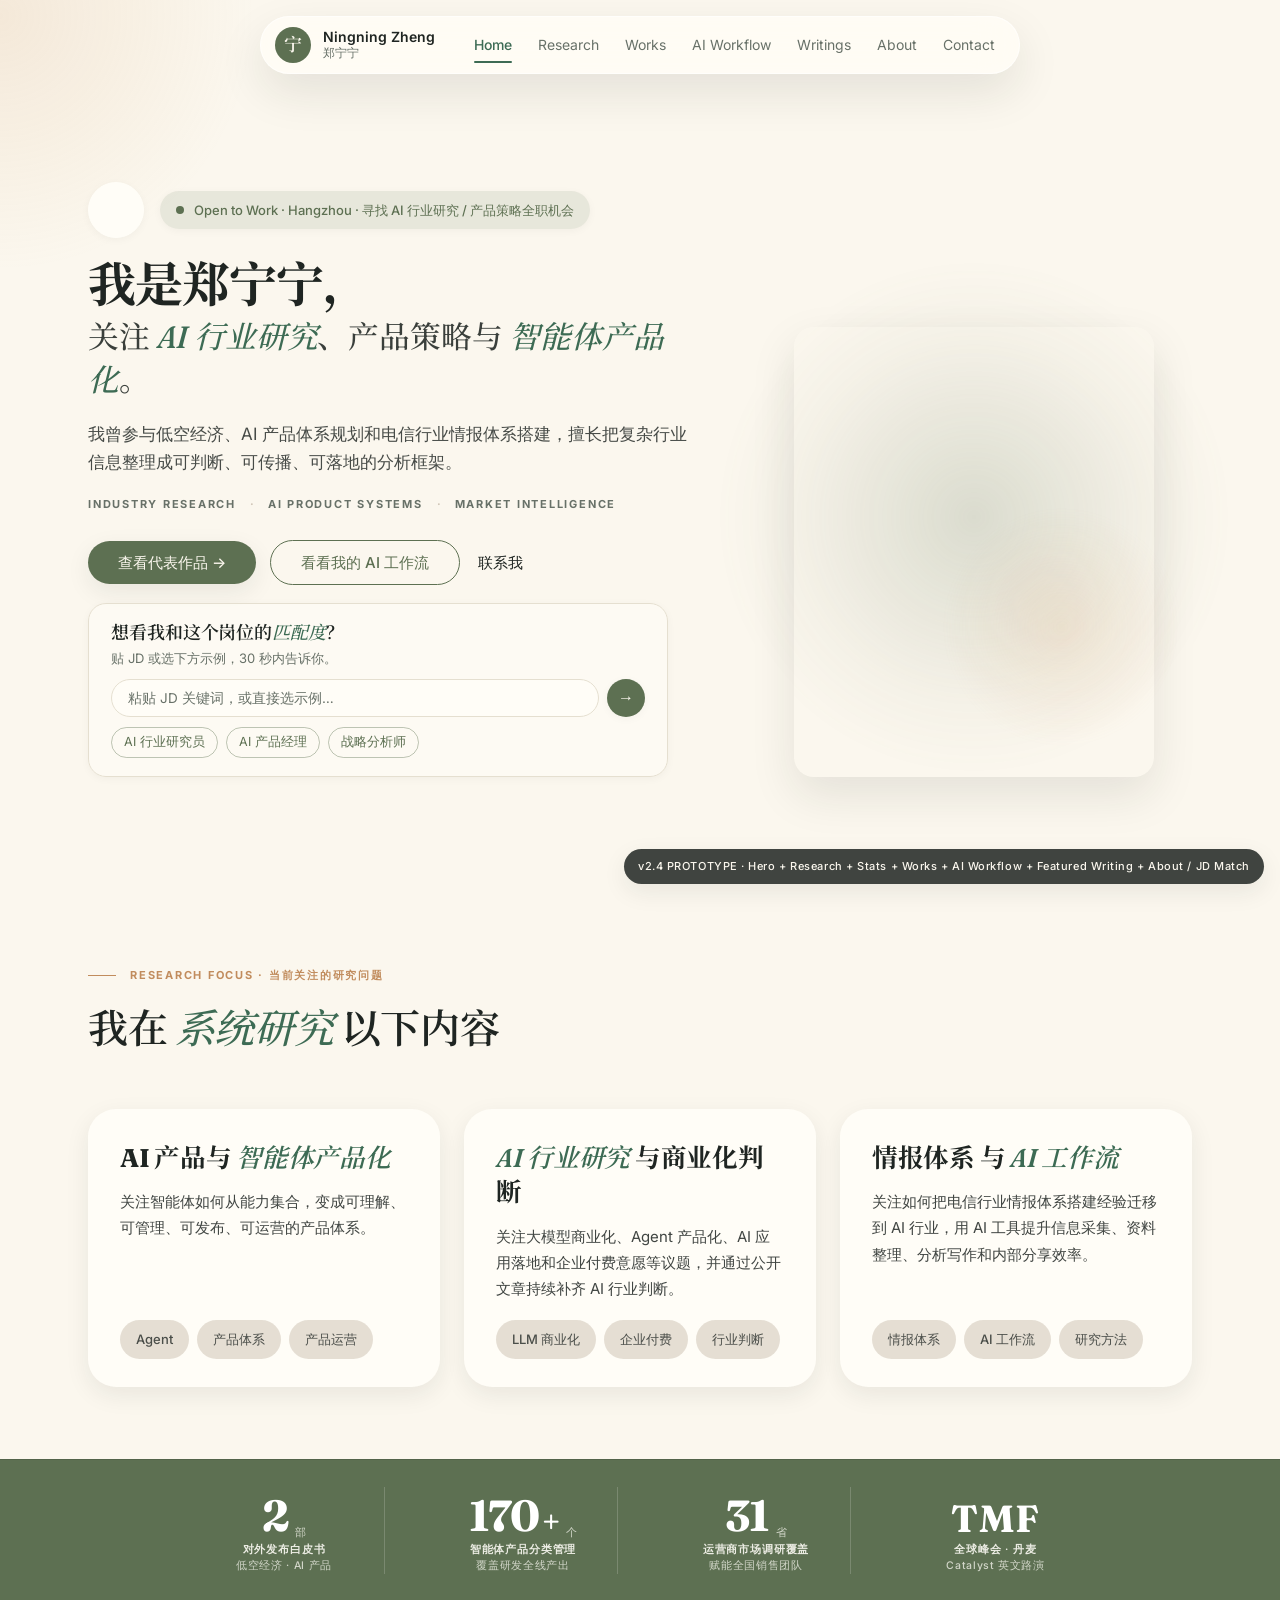
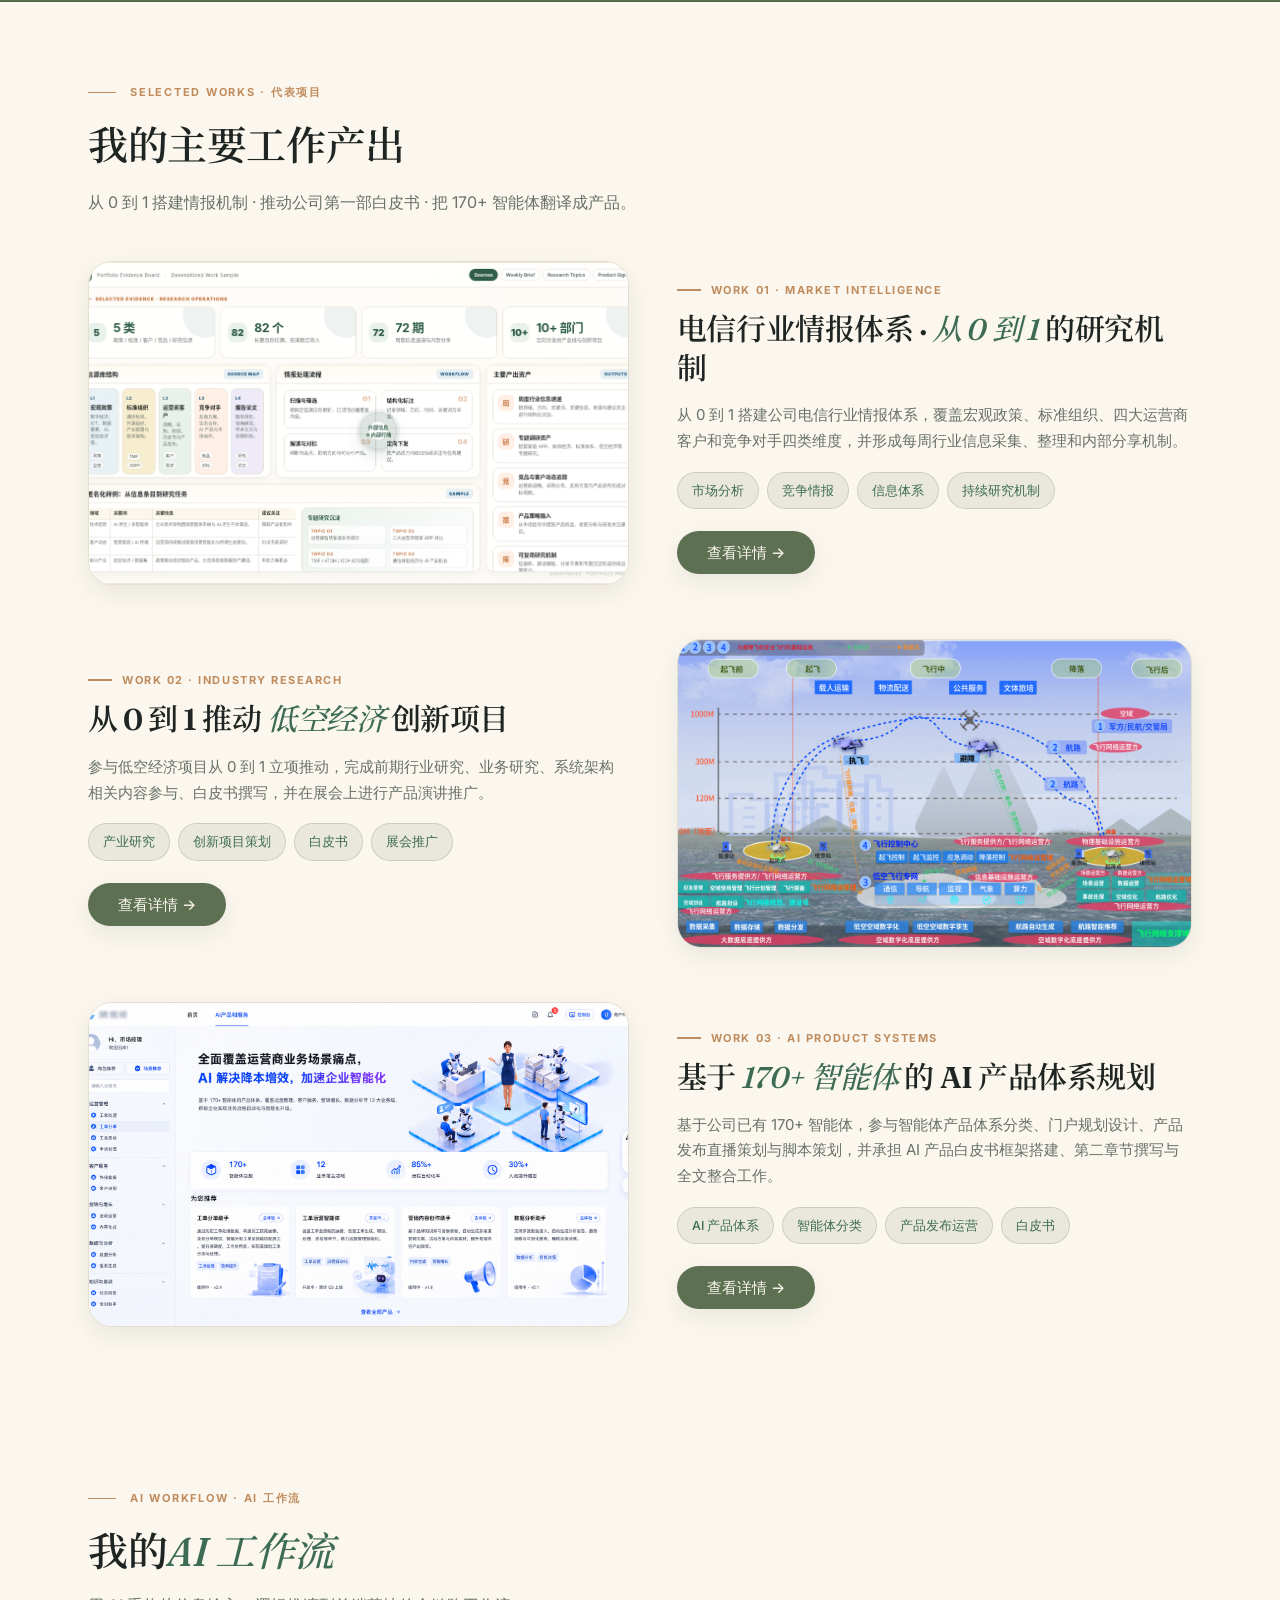
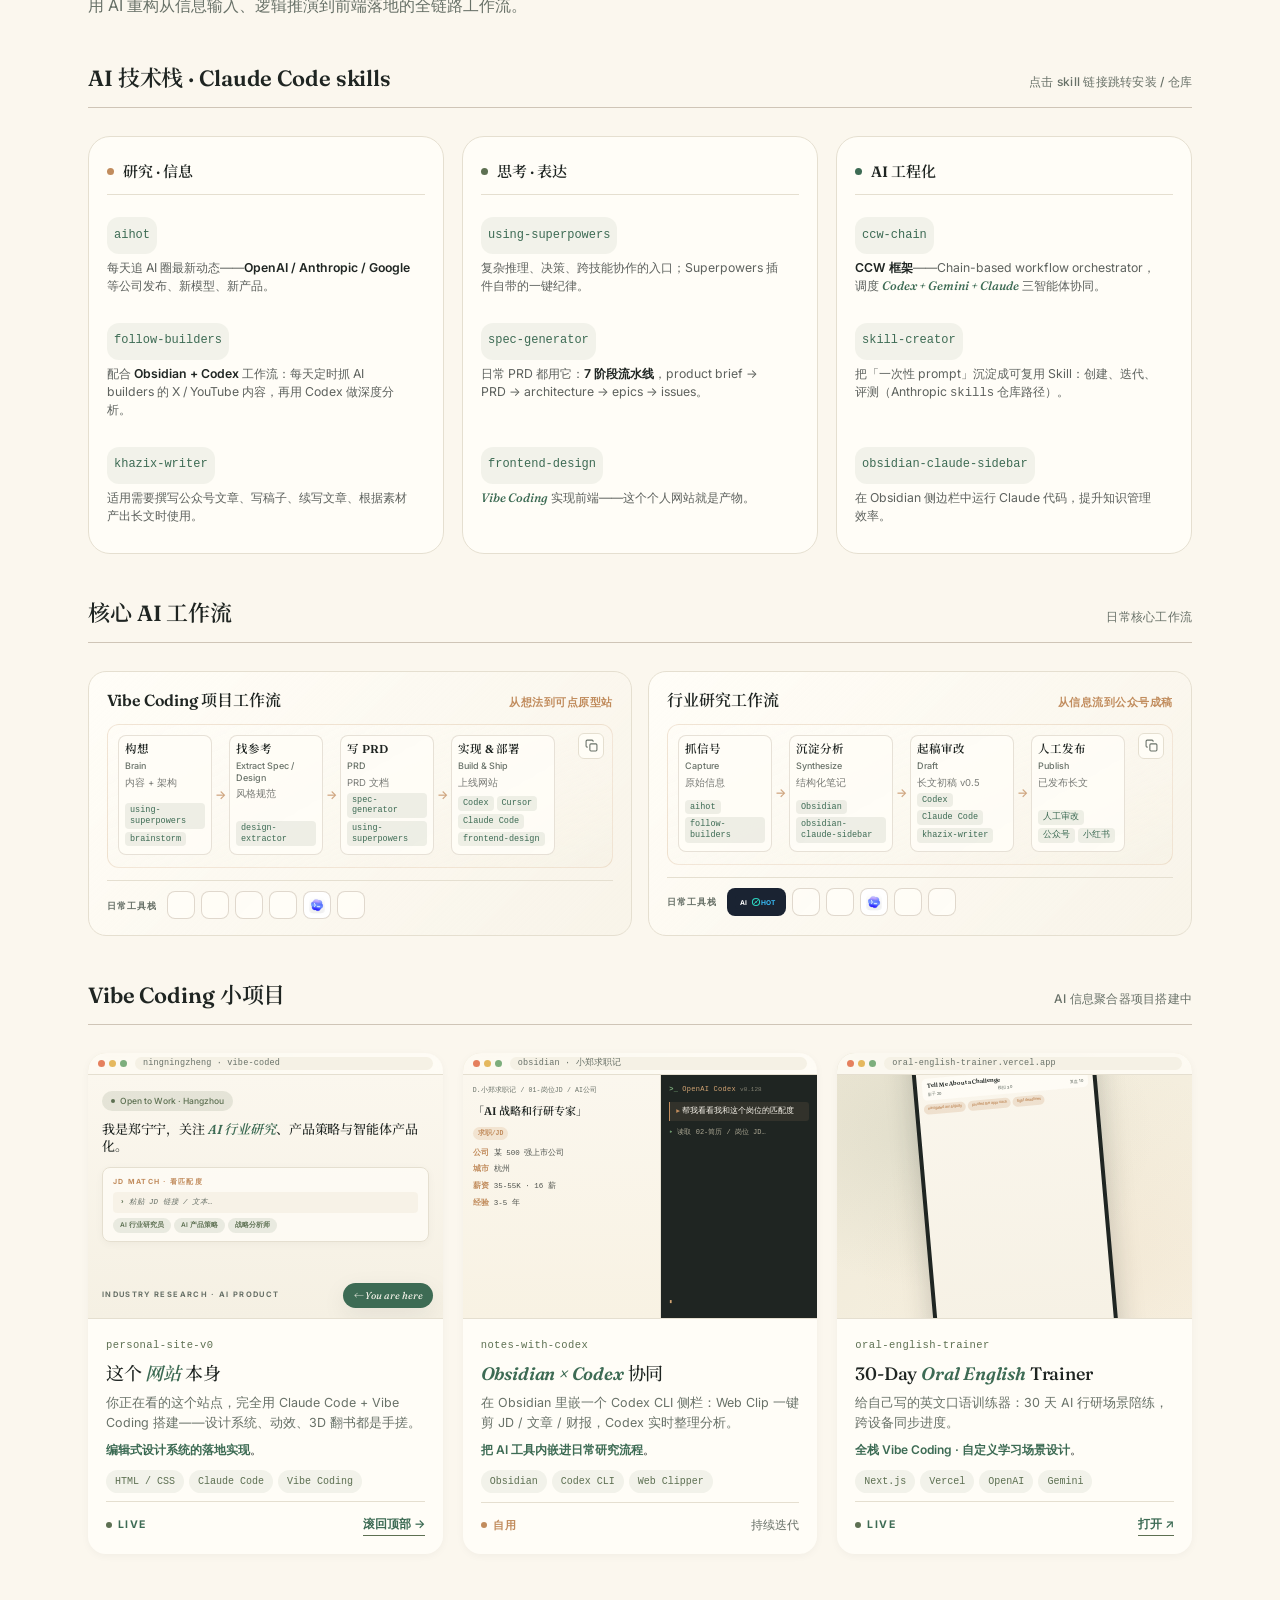
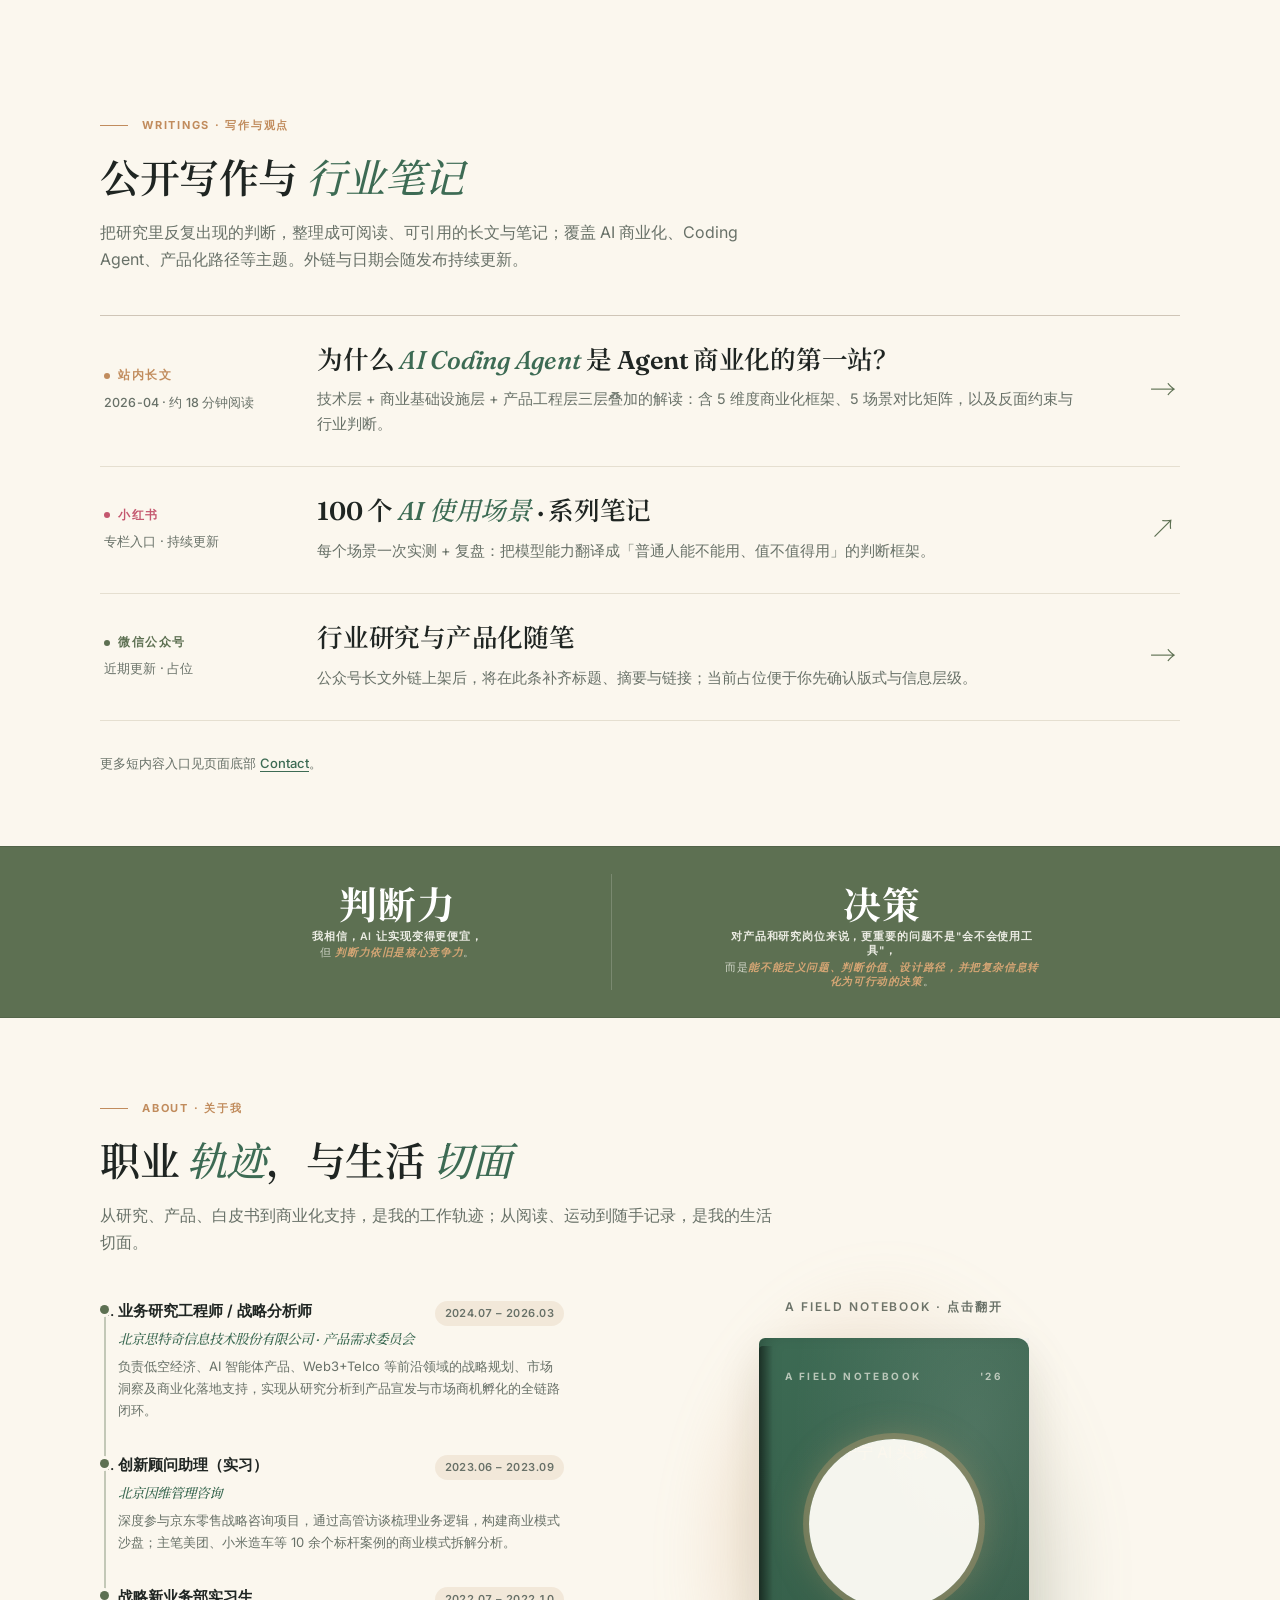
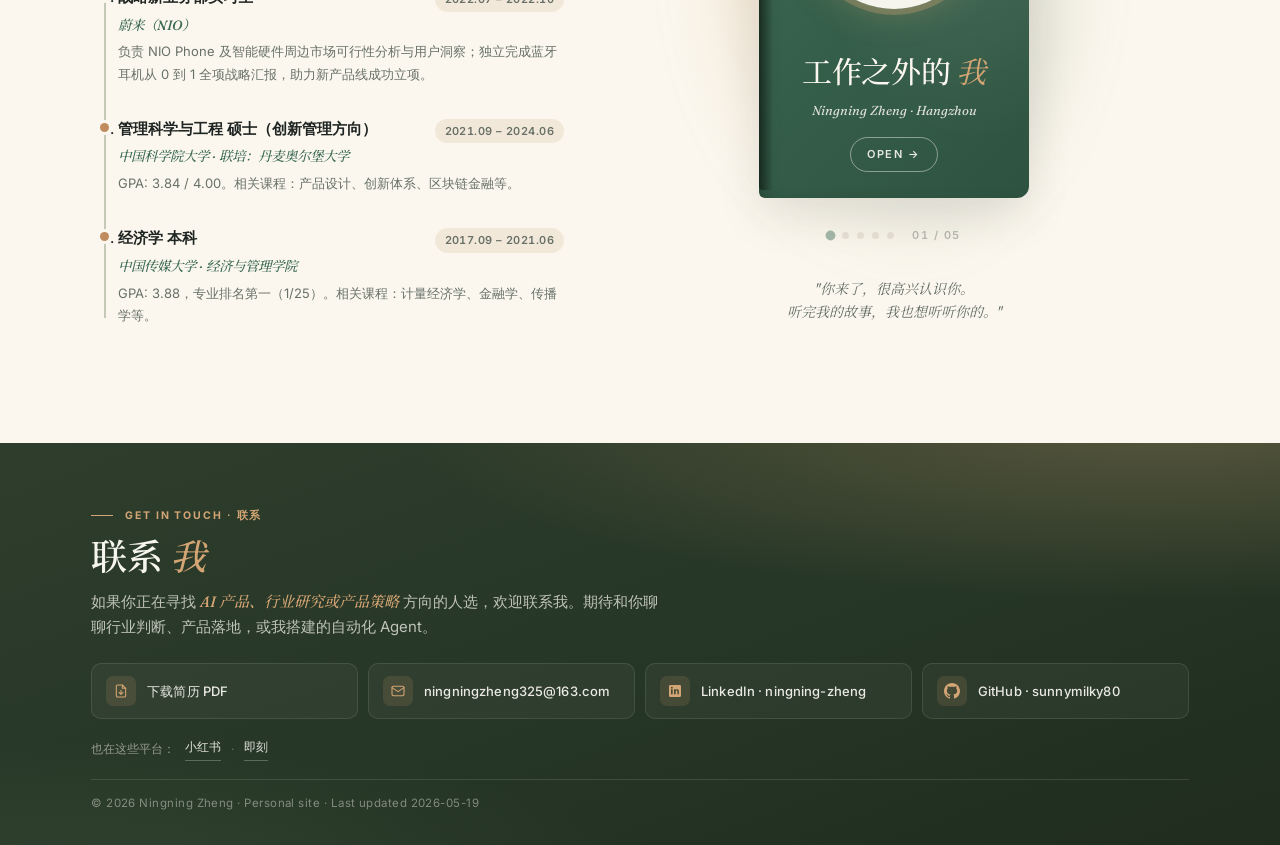
==== commit ae7314e7: "Set v2.4 site as index.html and add favicon/OG assets for GitHub Pages." ====
--- a/prototype-v2.4.html
+++ b/prototype-v2.4.html
@@ -2,4907 +2,12 @@
 <html lang="zh-CN">
 <head>
 <meta charset="UTF-8">
-<meta name="viewport" content="width=device-width, initial-scale=1.0">
-<title>郑宁宁 · 个人网站 v2.4 原型（Hero + Research Focus）</title>
-<link rel="preconnect" href="https://fonts.googleapis.com">
-<link rel="preconnect" href="https://fonts.gstatic.com" crossorigin>
-<link href="https://fonts.googleapis.com/css2?family=Fraunces:ital,opsz,wght@0,9..144,400;0,9..144,500;0,9..144,600;0,9..144,700;1,9..144,400;1,9..144,500;1,9..144,600&family=Inter:wght@400;500;600;700&family=Noto+Serif+SC:wght@400;500;600;700&display=swap" rel="stylesheet">
-<style>
-:root {
-  /* ===== Colors ===== */
-  --bg-primary: #FBF7EE;
-  --bg-secondary: #F5F0E3;
-  --bg-paper: #FFFDF7;
-  --ink: #1F2522;
-  --muted: #687168;
-  --moss: #5D7052;
-  --moss-deep: #3D6B54;
-  --rust: #C18C5D;
-  --amber: #D4A574;
-  --line: #E5DFD0;
-  --line-strong: #CFC5B7;
-
-  /* ===== Radius ===== */
-  --r-pill: 999px;
-  --r-card-lg: 24px;
-  --r-card: 18px;
-  --r-img: 20px;
-  --r-sm: 12px;
-
-  /* ===== Shadows ===== */
-  --shadow-sm: 0 2px 8px rgba(31, 37, 34, 0.04);
-  --shadow-md: 0 8px 24px rgba(31, 37, 34, 0.08);
-  --shadow-lg: 0 18px 46px rgba(31, 37, 34, 0.10);
-  --shadow-hover: 0 14px 32px rgba(31, 37, 34, 0.12);
-
-  /* ===== Fonts ===== */
-  --font-display: "Fraunces", "Noto Serif SC", "Songti SC", serif;
-  --font-body: "Inter", "PingFang SC", -apple-system, system-ui, sans-serif;
-  --font-mono: ui-monospace, SFMono-Regular, "SF Mono", Menlo, Monaco, Consolas, "Liberation Mono", monospace;
-}
-
-* { box-sizing: border-box; margin: 0; padding: 0; }
-html { scroll-behavior: smooth; }
-
-body {
-  font-family: var(--font-body);
-  background: var(--bg-primary);
-  color: var(--ink);
-  font-size: 16px;
-  line-height: 1.7;
-  overflow-x: hidden;
-  -webkit-font-smoothing: antialiased;
-  -moz-osx-font-smoothing: grayscale;
-}
-
-a { text-decoration: none; color: inherit; }
-
-/* ============================================
-   Cursor halo (v2.2 保留 · 全局氛围)
-============================================ */
-.cursor-halo {
-  position: fixed;
-  width: 600px;
-  height: 600px;
-  border-radius: 50%;
-  background: radial-gradient(circle, rgba(212, 165, 116, 0.16), transparent 60%);
-  pointer-events: none;
-  z-index: 0;
-  transform: translate(-50%, -50%);
-  transition: transform 400ms cubic-bezier(0.2, 0.8, 0.2, 1);
-  mix-blend-mode: multiply;
-}
-
-/* ============================================
-   C0 · Sticky Navigation Pill (v2.3 新增)
-============================================ */
-.nav-wrapper {
-  position: sticky;
-  top: 16px;
-  z-index: 100;
-  padding: 0 16px;
-  margin-top: 16px;
-}
-
-.nav {
-  max-width: min(760px, 92vw);
-  margin: 0 auto;
-  display: flex;
-  align-items: center;
-  justify-content: space-between;
-  padding: 10px 24px 10px 14px;
-  border-radius: var(--r-pill);
-  background: rgba(255, 253, 247, 0.82);
-  backdrop-filter: blur(20px) saturate(160%);
-  -webkit-backdrop-filter: blur(20px) saturate(160%);
-  box-shadow: var(--shadow-lg);
-  border: 1px solid rgba(255, 255, 255, 0.6);
-}
-
-.nav-left {
-  display: flex;
-  align-items: center;
-  gap: 12px;
-}
-
-.nav-logo {
-  width: 36px;
-  height: 36px;
-  border-radius: 50%;
-  background: var(--moss);
-  display: flex;
-  align-items: center;
-  justify-content: center;
-  color: var(--bg-primary);
-  font-family: var(--font-display);
-  font-size: 18px;
-  font-weight: 600;
-  line-height: 1;
-}
-
-.nav-name {
-  display: flex;
-  flex-direction: column;
-  line-height: 1.2;
-}
-
-.nav-name-en {
-  font-size: 14px;
-  font-weight: 600;
-  color: var(--ink);
-}
-
-.nav-name-cn {
-  font-size: 12px;
-  color: var(--muted);
-}
-
-.nav-links {
-  display: flex;
-  gap: 26px;
-}
-
-.nav-link {
-  font-size: 14px;
-  color: var(--muted);
-  transition: color 200ms;
-  position: relative;
-  padding: 4px 0;
-}
-
-.nav-link:hover { color: var(--ink); }
-
-.nav-link.active {
-  color: var(--moss-deep);
-  font-weight: 500;
-}
-
-.nav-link.active::after {
-  content: "";
-  position: absolute;
-  bottom: -2px;
-  left: 0;
-  right: 0;
-  height: 2px;
-  background: var(--moss-deep);
-  border-radius: 2px;
-}
-
-@media (max-width: 768px) {
-  .nav-links { gap: 14px; }
-  .nav-link { font-size: 13px; }
-  .nav-name-en { font-size: 13px; }
-  .nav-name-cn { font-size: 11px; }
-}
-
-/* ============================================
-   Hero Section (v2.4 排版重做)
-============================================ */
-.hero {
-  max-width: 1200px;
-  margin: 0 auto;
-  padding: clamp(80px, 12vh, 140px) clamp(24px, 4vw, 48px);
-  display: grid;
-  grid-template-columns: 1.4fr 1fr;
-  gap: 56px;
-  align-items: center;
-  position: relative;
-  z-index: 1;
-}
-
-@media (max-width: 968px) {
-  .hero {
-    grid-template-columns: 1fr;
-    gap: 40px;
-    padding: clamp(56px, 9vh, 88px) clamp(24px, 4vw, 48px);
-  }
-}
-
-.hero-left {
-  display: flex;
-  flex-direction: column;
-  align-items: flex-start;
-  gap: 18px;
-  align-self: start;
-}
-
-.hero-meta-row {
-  display: flex;
-  align-items: center;
-  gap: 16px;
-  flex-wrap: wrap;
-}
-
-.hero-avatar {
-  width: 56px;
-  height: 56px;
-  border-radius: 50%;
-  background: var(--bg-paper) url('个人AI头像设计/Gemini生成4.jpg') center center / cover no-repeat;
-  border: 1.5px solid var(--bg-paper);
-  box-shadow: var(--shadow-sm);
-  flex-shrink: 0;
-}
-
-/* C1 Status Chip */
-.status-chip {
-  display: inline-flex;
-  align-items: center;
-  gap: 10px;
-  padding: 8px 16px;
-  background: rgba(93, 112, 82, 0.12);
-  border-radius: var(--r-pill);
-  color: var(--moss);
-  font-size: 13px;
-  font-weight: 500;
-  box-shadow: var(--shadow-sm);
-}
-
-.status-dot {
-  width: 8px;
-  height: 8px;
-  border-radius: 50%;
-  background: var(--moss);
-  animation: pulse 2s ease-in-out infinite;
-}
-
-@keyframes pulse {
-  0%, 100% { opacity: 1; transform: scale(1); }
-  50% { opacity: 0.65; transform: scale(0.85); }
-}
-
-/* === Hero h1 v2.4.1 · 双行节奏 · 缩小字号 === */
-.hero-headline {
-  font-family: var(--font-display);
-  color: var(--ink);
-  max-width: 640px;
-  display: flex;
-  flex-direction: column;
-  gap: 2px;
-}
-
-.hero-headline-l1 {
-  font-size: clamp(32px, 3.8vw, 48px);
-  font-weight: 700;
-  line-height: 1.2;
-  letter-spacing: -0.02em;
-}
-
-.hero-headline-l2 {
-  font-size: clamp(22px, 2.4vw, 32px);
-  font-weight: 500;
-  line-height: 1.4;
-  letter-spacing: -0.005em;
-  color: rgba(31, 37, 34, 0.88);
-}
-
-.hero-headline em {
-  font-style: italic;
-  font-weight: 500;
-  color: var(--moss-deep);
-  font-feature-settings: 'kern', 'liga';
-}
-
-.hero-subtitle {
-  font-size: 17px;
-  line-height: 1.7;
-  color: rgba(31, 37, 34, 0.82);
-  max-width: 600px;
-}
-
-.hero-tags {
-  display: flex;
-  gap: 14px;
-  flex-wrap: wrap;
-  font-family: var(--font-body);
-  font-size: 11px;
-  font-weight: 700;
-  text-transform: uppercase;
-  letter-spacing: 0.16em;
-  color: var(--muted);
-  align-items: center;
-}
-
-.hero-tag-sep {
-  color: var(--line-strong);
-  letter-spacing: 0;
-}
-
-.hero-ctas {
-  display: flex;
-  gap: 14px;
-  align-items: center;
-  flex-wrap: wrap;
-  margin-top: 8px;
-}
-
-.btn {
-  display: inline-flex;
-  align-items: center;
-  gap: 6px;
-  padding: 14px 30px;
-  border-radius: var(--r-pill);
-  font-family: var(--font-body);
-  font-size: 15px;
-  font-weight: 500;
-  transition: all 200ms cubic-bezier(0.2, 0.8, 0.2, 1);
-  border: none;
-  cursor: pointer;
-  line-height: 1;
-}
-
-.btn-primary {
-  background: var(--moss);
-  color: var(--bg-primary);
-  box-shadow: var(--shadow-md);
-}
-
-.btn-primary:hover {
-  transform: translateY(-2px);
-  box-shadow: var(--shadow-hover);
-}
-
-.btn-secondary {
-  background: transparent;
-  color: var(--moss);
-  border: 1.5px solid var(--moss);
-}
-
-.btn-secondary:hover {
-  transform: translateY(-2px);
-  background: rgba(93, 112, 82, 0.06);
-}
-
-.btn-tertiary {
-  background: transparent;
-  color: var(--ink);
-  padding: 14px 4px;
-  font-weight: 500;
-}
-
-.btn-tertiary:hover {
-  text-decoration: underline;
-  text-underline-offset: 4px;
-  text-decoration-thickness: 1px;
-}
-
-/* Hero right column */
-.hero-right {
-  position: relative;
-  display: flex;
-  justify-content: center;
-  align-items: flex-end;
-  align-self: end;
-  min-height: 440px;
-}
-
-.hero-blob {
-  position: absolute;
-  width: 520px;
-  height: 520px;
-  background: radial-gradient(circle, rgba(93, 112, 82, 0.20), rgba(93, 112, 82, 0.04) 50%, transparent 70%);
-  border-radius: 50%;
-  animation: float 6s ease-in-out infinite;
-  z-index: 0;
-  filter: blur(2px);
-}
-
-.hero-blob-amber {
-  position: absolute;
-  width: 260px;
-  height: 260px;
-  bottom: 20px;
-  right: 0;
-  background: radial-gradient(circle, rgba(212, 165, 116, 0.18), transparent 65%);
-  border-radius: 50%;
-  z-index: 0;
-  filter: blur(2px);
-}
-
-@keyframes float {
-  0%, 100% { transform: translateY(0); }
-  50% { transform: translateY(-10px); }
-}
-
-.hero-photo {
-  width: clamp(280px, 30vw, 360px);
-  aspect-ratio: 4 / 5;
-  border-radius: var(--r-img);
-  box-shadow: var(--shadow-lg);
-  background: url('郑宁宁证件照.PNG') center 20% / cover no-repeat;
-  position: relative;
-  z-index: 1;
-}
-
-/* ============================================
-   Research Focus Section (v2.4 字体升级)
-============================================ */
-.research {
-  max-width: 1200px;
-  margin: 0 auto;
-  padding: clamp(64px, 8vh, 96px) clamp(24px, 4vw, 48px);
-  position: relative;
-  z-index: 1;
-}
-
-.section-header {
-  margin-bottom: 56px;
-}
-
-.eyebrow {
-  display: inline-flex;
-  align-items: center;
-  gap: 14px;
-  font-family: var(--font-body);
-  font-size: 11px;
-  font-weight: 700;
-  text-transform: uppercase;
-  letter-spacing: 0.16em;
-  color: var(--rust);
-  margin-bottom: 20px;
-}
-
-.eyebrow::before {
-  content: "";
-  width: 28px;
-  height: 1px;
-  background: var(--rust);
-}
-
-.section-h2 {
-  font-family: var(--font-display);
-  font-size: clamp(28px, 3.4vw, 40px);
-  font-weight: 600;
-  line-height: 1.2;
-  letter-spacing: -0.01em;
-  color: var(--ink);
-  max-width: 700px;
-}
-
-.section-h2 em {
-  font-style: italic;
-  color: var(--moss-deep);
-  font-weight: 500;
-}
-
-.research-grid {
-  display: grid;
-  grid-template-columns: repeat(3, 1fr);
-  gap: 24px;
-}
-
-@media (max-width: 968px) {
-  .research-grid {
-    grid-template-columns: 1fr;
-    gap: 20px;
-  }
-}
-
-.research-card {
-  background: var(--bg-paper);
-  padding: 32px 32px 28px;
-  border-radius: 28px;
-  box-shadow: var(--shadow-md);
-  transition: all 240ms cubic-bezier(0.2, 0.8, 0.2, 1);
-  display: flex;
-  flex-direction: column;
-  gap: 14px;
-}
-
-.research-card:hover {
-  transform: translateY(-4px);
-  box-shadow: var(--shadow-hover);
-}
-
-/* === Card eyebrow pill · v2.4.1 顶部主题徽章 === */
-.card-eyebrow {
-  display: inline-flex;
-  align-items: center;
-  align-self: flex-start;
-  padding: 6px 14px;
-  font-family: var(--font-body);
-  font-size: 12px;
-  font-weight: 600;
-  background: rgba(93, 112, 82, 0.12);
-  color: var(--moss);
-  border-radius: var(--r-pill);
-  letter-spacing: 0.02em;
-  margin-bottom: 2px;
-}
-
-/* === Card h3 v2.4.1 · 字号加大、加粗 === */
-.card-h3 {
-  font-family: var(--font-display);
-  font-size: clamp(22px, 2vw, 28px);
-  font-weight: 700;
-  line-height: 1.35;
-  letter-spacing: -0.01em;
-  color: var(--ink);
-}
-
-.card-h3 em {
-  font-style: italic;
-  font-weight: 600;
-  color: var(--moss-deep);
-}
-
-.card-body {
-  font-family: var(--font-body);
-  font-size: 15px;
-  line-height: 1.75;
-  color: rgba(31, 37, 34, 0.85);
-  flex: 1;
-}
-
-.card-tags {
-  display: flex;
-  gap: 8px;
-  flex-wrap: nowrap;
-  margin-top: 4px;
-}
-
-/* === Keyword tag v2.4.1 · 米沙色（参考新截图） === */
-.tag {
-  display: inline-block;
-  padding: 8px 16px;
-  font-size: 13px;
-  font-weight: 500;
-  font-family: var(--font-body);
-  background: rgba(207, 197, 183, 0.55);
-  color: rgba(31, 37, 34, 0.78);
-  border-radius: var(--r-pill);
-  transition: all 200ms;
-  white-space: nowrap;
-}
-
-.tag:hover {
-  background: rgba(193, 140, 93, 0.22);
-  color: var(--moss-deep);
-}
-
-/* ============================================
-   数字 Bar · 4 个量化锚（§3.3 · v2.4.6 条带高度缩短约 ¼）
-   对齐 PRD §3.3：可信度锚；背景用 --moss 与上方米白内容区形成明确区隔
-============================================ */
-.stats {
-  background: var(--moss);
-  padding: clamp(21px, 3vh, 33px) 0;
-  position: relative;
-  z-index: 1;
-  border-top: 1px solid rgba(45, 58, 42, 0.22);
-  border-bottom: 1px solid rgba(45, 58, 42, 0.18);
-}
-
-.stats-inner {
-  /* 略加宽 + 列间距，避免四列挤在中间、两侧过空 */
-  max-width: min(960px, 96vw);
-  margin: 0 auto;
-  padding: 0 clamp(16px, 3vw, 36px);
-  display: grid;
-  grid-template-columns: repeat(4, 1fr);
-  column-gap: clamp(20px, 3.5vw, 44px);
-}
-
-.stat {
-  padding: 1px clamp(8px, 1vw, 12px);
-  border-right: 1px solid rgba(255, 253, 247, 0.18);
-  display: flex;
-  flex-direction: column;
-  align-items: center;
-  text-align: center;
-  gap: 5px;
-}
-
-.stat:first-child { padding-left: 0; }
-.stat:last-child {
-  padding-right: 0;
-  border-right: none;
-}
-
-.stat-value {
-  font-family: var(--font-display);
-  display: flex;
-  flex-wrap: wrap;
-  align-items: flex-end;
-  align-content: flex-end;
-  justify-content: center;
-  gap: 4px 5px;
-  color: #fff;
-  line-height: 1;
-  /* 与「数字 + 单位」行同高（整体高度缩短约 ¼ 后仍保留 TMF 与副文对齐） */
-  min-height: clamp(39px, 5.1vw, 50px);
-}
-
-/* 主数字与英文字母：高对比 Fraunces、纯白（对齐截图主行） */
-.stat-num {
-  font-size: clamp(28px, 3.4vw, 44px);
-  font-weight: 700;
-  letter-spacing: -0.03em;
-  font-feature-settings: 'onum', 'lnum';
-  color: #fff;
-}
-
-.stat-num-text {
-  font-size: clamp(24px, 2.95vw, 38px);
-  font-weight: 700;
-  letter-spacing: 0.02em;
-  color: #fff;
-  text-transform: uppercase;
-}
-
-/* 「+」与数字同组、同色（截图中为大号衬线的一部分） */
-.stat-plus {
-  font-family: var(--font-display);
-  font-size: clamp(22px, 2.6vw, 34px);
-  font-weight: 700;
-  color: #fff;
-  margin-left: -2px;
-  line-height: 1;
-  letter-spacing: -0.02em;
-}
-
-.stat-unit {
-  font-family: var(--font-body);
-  font-size: 11px;
-  font-weight: 500;
-  color: rgba(255, 253, 247, 0.72);
-  letter-spacing: 0.02em;
-  margin-left: 2px;
-}
-
-/* 下方说明：双行、略浅于主数字的米白字 */
-.stat-label {
-  display: flex;
-  flex-direction: column;
-  align-items: center;
-  gap: 2px;
-  max-width: 11.5em;
-}
-
-.stat-label-line {
-  display: block;
-  font-family: var(--font-body);
-  font-size: 10.5px;
-  font-weight: 500;
-  letter-spacing: 0.06em;
-  line-height: 1.35;
-  color: rgba(255, 253, 247, 0.72);
-}
-
-.stat-label-line:first-child {
-  font-weight: 600;
-  letter-spacing: 0.08em;
-  color: rgba(255, 253, 247, 0.88);
-}
-
-@media (max-width: 768px) {
-  .stats-inner {
-    grid-template-columns: repeat(2, 1fr);
-    gap: 18px 14px;
-  }
-  .stat {
-    padding: 0;
-    border-right: none;
-  }
-}
-
-/* ============================================
-   §3.4 Selected Works · 3 张项目卡（zig-zag）
-   默认排序：C 情报 → A 低空 → B 智能体（PRD §3.4）
-============================================ */
-.works {
-  max-width: 1200px;
-  margin: 0 auto;
-  padding: clamp(64px, 8vh, 100px) clamp(24px, 4vw, 48px) clamp(72px, 9vh, 112px);
-  position: relative;
-  z-index: 1;
-  scroll-margin-top: 96px;
-}
-
-.works-header {
-  margin-bottom: clamp(40px, 5vh, 56px);
-  max-width: 720px;
-}
-
-.works-lede {
-  margin-top: 18px;
-  font-size: 16px;
-  line-height: 1.75;
-  color: var(--muted);
-  max-width: 680px;
-}
-
-.works-row {
-  display: grid;
-  grid-template-columns: minmax(0, 1.05fr) minmax(0, 1fr);
-  gap: clamp(28px, 4vw, 48px);
-  align-items: center;
-  margin-bottom: clamp(48px, 6vh, 80px);
-}
-
-.works-row:last-of-type {
-  margin-bottom: 0;
-}
-
-#work-telecom-intelligence,
-#work-low-altitude,
-#work-ai-agent {
-  scroll-margin-top: 96px;
-}
-
-@media (max-width: 900px) {
-  .works-row {
-    grid-template-columns: 1fr;
-  }
-
-  .works-row .works-media {
-    order: -1;
-  }
-}
-
-.works-media {
-  display: flex;
-  align-items: stretch;
-  border-radius: var(--r-card-lg);
-  overflow: hidden;
-  border: 1px solid var(--line);
-  box-shadow: var(--shadow-md);
-  aspect-ratio: 5 / 3;
-  background: var(--bg-paper);
-  transition: transform 280ms cubic-bezier(0.2, 0.8, 0.2, 1), box-shadow 280ms ease;
-}
-
-.works-media:hover {
-  transform: translateY(-3px);
-  box-shadow: var(--shadow-hover);
-}
-
-.works-media img {
-  width: 100%;
-  height: 100%;
-  object-fit: cover;
-  display: block;
-}
-
-/* 无本地 Evidence 图时：苔藓 / 蓝灰渐变占位（可换 <img>） */
-.works-figure-placeholder {
-  flex: 1;
-  width: 100%;
-  min-height: 0;
-  display: flex;
-  align-items: flex-end;
-  justify-content: flex-start;
-  padding: 16px 18px;
-  background: linear-gradient(145deg, rgba(93, 112, 82, 0.18) 0%, rgba(255, 253, 247, 0.96) 48%, rgba(212, 165, 116, 0.12) 100%);
-}
-
-.works-figure-placeholder--agents {
-  background: linear-gradient(205deg, rgba(47, 95, 127, 0.2) 0%, rgba(255, 253, 247, 0.96) 52%, rgba(93, 112, 82, 0.1) 100%);
-}
-
-.works-figure-note {
-  font-size: 11px;
-  font-weight: 600;
-  letter-spacing: 0.06em;
-  text-transform: uppercase;
-  color: rgba(31, 37, 34, 0.45);
-  line-height: 1.35;
-  max-width: 14em;
-}
-
-.works-copy {
-  min-width: 0;
-}
-
-.works-card-eyebrow {
-  display: inline-flex;
-  align-items: center;
-  gap: 10px;
-  font-size: 11px;
-  font-weight: 700;
-  letter-spacing: 0.14em;
-  text-transform: uppercase;
-  color: var(--rust);
-  margin-bottom: 12px;
-  font-family: var(--font-body);
-}
-
-.works-card-eyebrow::before {
-  content: "";
-  width: 24px;
-  height: 2px;
-  background: var(--rust);
-}
-
-.works-card-title {
-  font-family: var(--font-display);
-  font-size: clamp(22px, 2.4vw, 30px);
-  font-weight: 600;
-  line-height: 1.28;
-  letter-spacing: -0.015em;
-  color: var(--ink);
-  margin-bottom: 14px;
-}
-
-.works-card-title em {
-  font-style: italic;
-  font-weight: 500;
-  color: var(--moss-deep);
-}
-
-.works-card-body {
-  font-size: 15px;
-  line-height: 1.72;
-  color: var(--muted);
-  margin-bottom: 18px;
-}
-
-.works-tags {
-  display: flex;
-  flex-wrap: wrap;
-  gap: 8px;
-  margin-bottom: 22px;
-}
-
-.works-tag {
-  display: inline-block;
-  padding: 7px 14px;
-  font-size: 12.5px;
-  font-weight: 500;
-  font-family: var(--font-body);
-  border-radius: var(--r-pill);
-  background: rgba(93, 112, 82, 0.1);
-  color: var(--moss-deep);
-  border: 1px solid rgba(93, 112, 82, 0.22);
-}
-
-.works-cta {
-  display: inline-flex;
-}
-
-/* ============================================
-   §3.9 我的 AI 工作流 · Skills + 工作流图 + Vibe Coding
-============================================ */
-.toolkit {
-  max-width: 1200px;
-  margin: 0 auto;
-  padding: clamp(64px, 8vh, 100px) clamp(24px, 4vw, 48px) clamp(72px, 9vh, 112px);
-  position: relative;
-  z-index: 1;
-  scroll-margin-top: 96px;
-}
-
-.toolkit-header {
-  margin-bottom: clamp(40px, 5vh, 56px);
-  max-width: 760px;
-}
-
-.toolkit-lede {
-  margin-top: 16px;
-  font-size: 16px;
-  line-height: 1.72;
-  color: var(--muted);
-  max-width: 660px;
-}
-
-.toolkit-block {
-  margin-bottom: clamp(40px, 5vh, 64px);
-}
-
-.toolkit-block:last-child {
-  margin-bottom: 0;
-}
-
-.toolkit-block-head {
-  display: flex;
-  align-items: baseline;
-  justify-content: space-between;
-  gap: 16px;
-  padding-bottom: 14px;
-  margin-bottom: 28px;
-  border-bottom: 1px solid var(--line-strong);
-}
-
-.toolkit-block-title {
-  font-family: var(--font-display);
-  font-size: clamp(18px, 1.8vw, 22px);
-  font-weight: 600;
-  line-height: 1.3;
-  letter-spacing: -0.005em;
-  color: var(--ink);
-}
-
-.toolkit-block-meta {
-  font-family: var(--font-body);
-  font-size: 12px;
-  font-weight: 500;
-  color: var(--muted);
-  letter-spacing: 0.02em;
-}
-
-/* ---------- §3.9.a · 三列并排类目卡（subgrid 同步每排 skill 行高 · 小屏单列） ---------- */
-.category-grid {
-  display: flex;
-  flex-direction: row;
-  flex-wrap: nowrap;
-  gap: 18px;
-  width: 100%;
-  align-items: stretch;
-}
-
-.category-card {
-  flex: 1 1 0;
-  min-width: 0;
-  display: flex;
-  flex-direction: column;
-  /* 垂直方向约 ×5/6，整体卡片高度缩短约六分之一 */
-  padding: 22px 18px 18px;
-  background: var(--bg-paper);
-  border: 1px solid var(--line);
-  border-radius: 22px;
-  transition: border-color 220ms ease, box-shadow 220ms ease, transform 220ms cubic-bezier(0.2, 0.8, 0.2, 1);
-  position: relative;
-  overflow: hidden;
-}
-
-.category-card::before {
-  content: "";
-  position: absolute;
-  top: 0;
-  left: 0;
-  right: 0;
-  height: 3px;
-  background: var(--rust);
-  opacity: 0;
-  transition: opacity 220ms;
-}
-
-.category-card[data-group="thinking"]::before { background: var(--moss); }
-.category-card[data-group="engineering"]::before { background: var(--moss-deep); }
-
-.category-card:hover {
-  transform: translateY(-2px);
-  box-shadow: var(--shadow-md);
-  border-color: rgba(93, 112, 82, 0.28);
-}
-
-.category-card:hover::before {
-  opacity: 1;
-}
-
-.category-title {
-  display: flex;
-  align-items: center;
-  gap: 9px;
-  font-family: var(--font-display);
-  font-size: 15px;
-  font-weight: 600;
-  letter-spacing: -0.005em;
-  color: var(--ink);
-  padding-bottom: 10px;
-  margin-bottom: 5px;
-  border-bottom: 1px solid var(--line);
-}
-
-.category-title::before {
-  content: "";
-  width: 7px;
-  height: 7px;
-  border-radius: 50%;
-  background: var(--rust);
-  flex-shrink: 0;
-}
-
-.category-card[data-group="thinking"] .category-title::before { background: var(--moss); }
-.category-card[data-group="engineering"] .category-title::before { background: var(--moss-deep); }
-
-.category-skills {
-  display: flex;
-  flex-direction: column;
-  gap: 7px;
-  margin-top: 1px;
-  flex: 1 1 auto;
-  min-height: 0;
-}
-
-.skill-item {
-  display: flex;
-  flex-direction: column;
-  justify-content: flex-start;
-  gap: 5px;
-  padding: 10px 7px;
-  margin: 0 -7px;
-  border-radius: 12px;
-  text-decoration: none;
-  color: inherit;
-  transition: background 180ms ease, transform 180ms ease, box-shadow 180ms ease;
-  position: relative;
-  flex: 0 0 auto;
-  min-height: 0;
-  box-sizing: border-box;
-}
-
-.skill-item::after {
-  content: "↗";
-  position: absolute;
-  top: 11px;
-  right: 7px;
-  font-size: 12px;
-  color: var(--muted);
-  opacity: 0;
-  transform: translate(-4px, 4px);
-  transition: all 180ms ease;
-}
-
-.skill-item:hover {
-  background: rgba(93, 112, 82, 0.07);
-  transform: translateX(2px) translateY(-1px);
-  box-shadow: 0 10px 26px rgba(31, 37, 34, 0.06);
-}
-
-.skill-item:hover .skill-item-name {
-  background: rgba(93, 112, 82, 0.14);
-  transform: translateY(-1px);
-}
-
-.skill-item:hover::after {
-  opacity: 1;
-  transform: translate(0, 0);
-  color: var(--moss-deep);
-}
-
-.skill-item:focus-visible {
-  outline: 2px solid var(--moss);
-  outline-offset: 2px;
-}
-
-.skill-item-name {
-  display: inline-flex;
-  align-self: flex-start;
-  font-family: var(--font-mono);
-  font-size: 12px;
-  font-weight: 500;
-  color: var(--moss-deep);
-  background: rgba(93, 112, 82, 0.08);
-  padding: 2px 7px;
-  border-radius: var(--r-sm);
-  letter-spacing: 0;
-  transition: transform 180ms ease, background 180ms ease;
-}
-
-.skill-item-desc {
-  font-family: var(--font-body);
-  font-size: 12.25px;
-  line-height: 1.5;
-  color: rgba(31, 37, 34, 0.72);
-  padding-right: 14px;
-  flex: 0 1 auto;
-}
-
-.skill-item-desc strong { color: var(--ink); font-weight: 600; }
-.skill-item-desc em {
-  font-family: var(--font-display);
-  font-style: italic;
-  font-weight: 500;
-  color: var(--moss-deep);
-}
-
-/* 桌面：三列共享 4 行轨道，每排 skill 整行等高；名称区统一 min-height 避免换行参差不齐 */
-@supports (grid-template-rows: subgrid) {
-  .category-grid {
-    display: grid;
-    grid-template-columns: repeat(3, minmax(0, 1fr));
-    grid-template-rows: repeat(4, auto);
-    column-gap: 18px;
-    row-gap: 7px;
-    align-items: stretch;
-  }
-
-  .category-card {
-    display: grid;
-    grid-template-rows: subgrid;
-    grid-row: 1 / span 4;
-    flex: unset;
-  }
-
-  .category-card:nth-child(1) { grid-column: 1; }
-  .category-card:nth-child(2) { grid-column: 2; }
-  .category-card:nth-child(3) { grid-column: 3; }
-
-  .category-skills {
-    display: contents;
-  }
-
-  .skill-item {
-    align-self: stretch;
-    min-height: 0;
-  }
-
-  .skill-item-desc {
-    flex: 1 1 auto;
-    min-height: 0;
-  }
-
-  .skill-item-name {
-    min-height: 2.3rem;
-    align-items: center;
-    line-height: 1.32;
-    word-break: break-word;
-  }
-}
-
-@media (max-width: 640px) {
-  .category-grid {
-    display: flex !important;
-    flex-direction: column;
-    flex-wrap: nowrap;
-    gap: 18px;
-  }
-
-  .category-card {
-    display: flex !important;
-    flex-direction: column;
-    flex: 1 1 auto;
-    width: 100%;
-    grid-column: unset !important;
-    grid-row: unset !important;
-  }
-
-  .category-skills {
-    display: flex !important;
-    flex-direction: column;
-    gap: 7px;
-  }
-
-  .skill-item-desc {
-    flex: 0 1 auto !important;
-  }
-
-  .skill-item-name {
-    min-height: 0 !important;
-  }
-}
-/* ---------- §3.9.b · 核心 AI 工作流（Outcome + 步骤内工具 + 底部工具栈） ---------- */
-.workflow-grid {
-  display: grid;
-  grid-template-columns: repeat(2, minmax(0, 1fr));
-  gap: 16px;
-  align-items: stretch;
-}
-
-.workflow-card {
-  display: flex;
-  flex-direction: column;
-  gap: 12px;
-  min-width: 0;
-  padding: 18px 18px 16px;
-  background: linear-gradient(135deg, rgba(255, 253, 247, 1) 0%, rgba(245, 240, 227, 0.45) 100%);
-  border: 1px solid var(--line);
-  border-radius: var(--r-card);
-  transition: transform 200ms ease, border-color 200ms ease, box-shadow 200ms ease;
-}
-
-.workflow-card:hover {
-  transform: translateY(-2px);
-  border-color: rgba(193, 140, 93, 0.28);
-  box-shadow: var(--shadow-md);
-}
-
-.workflow-card-head {
-  display: flex;
-  align-items: baseline;
-  justify-content: space-between;
-  gap: 10px;
-  flex-wrap: wrap;
-}
-
-.workflow-card-title {
-  margin: 0;
-  font-family: var(--font-display);
-  font-size: 16px;
-  font-weight: 600;
-  letter-spacing: -0.005em;
-  line-height: 1.3;
-  color: var(--ink);
-}
-
-.workflow-card-sub {
-  font-family: var(--font-body);
-  font-size: 11px;
-  font-weight: 600;
-  letter-spacing: 0.05em;
-  text-transform: uppercase;
-  color: var(--rust);
-  white-space: nowrap;
-}
-
-.workflow-diagram {
-  position: relative;
-  width: 100%;
-  min-width: 0;
-  padding: 10px;
-  border-radius: var(--r-sm);
-  border: 1px solid rgba(193, 140, 93, 0.2);
-  background: linear-gradient(160deg, rgba(255, 253, 247, 0.96) 0%, rgba(245, 240, 227, 0.5) 100%);
-  box-sizing: border-box;
-  overflow: hidden;
-}
-
-/* outcome 已删除，两个 diagram 变成单列，pipeline 撑满整宽 */
-.workflow-diagram--vibe,
-.workflow-diagram--research {
-  display: block;
-}
-
-.workflow-copy {
-  position: absolute;
-  top: 8px;
-  right: 8px;
-  z-index: 2;
-  display: inline-flex;
-  align-items: center;
-  justify-content: center;
-  width: 26px;
-  height: 26px;
-  padding: 0;
-  border: 1px solid var(--line);
-  border-radius: 6px;
-  background: rgba(255, 253, 247, 0.94);
-  color: var(--muted);
-  cursor: pointer;
-  transition: color 0.15s ease, border-color 0.15s ease;
-}
-
-/* outcome 已删除，行业研究的复制按钮跟 Vibe 一样统一放在右上角 */
-
-.workflow-copy:hover {
-  color: var(--ink);
-  border-color: rgba(93, 112, 82, 0.35);
-}
-
-.workflow-copy:focus-visible {
-  outline: 2px solid var(--moss);
-  outline-offset: 2px;
-}
-
-.workflow-copy svg {
-  width: 13px;
-  height: 13px;
-  display: block;
-}
-
-.workflow-copy.is-copied {
-  color: var(--moss-deep);
-}
-
-.workflow-outcome {
-  display: flex;
-  flex-direction: column;
-  gap: 5px;
-  min-height: 0;
-}
-
-.workflow-outcome-label {
-  font-family: var(--font-body);
-  font-size: 8.5px;
-  font-weight: 700;
-  letter-spacing: 0.1em;
-  text-transform: uppercase;
-  color: rgba(193, 140, 93, 0.88);
-}
-
-.workflow-outcome-frame {
-  flex: 1;
-  min-height: 132px;
-  border-radius: 8px;
-  border: 1px dashed rgba(93, 112, 82, 0.26);
-  background:
-    linear-gradient(145deg, rgba(93, 112, 82, 0.08) 0%, rgba(255, 253, 247, 0.55) 45%, rgba(193, 140, 93, 0.06) 100%);
-  display: flex;
-  flex-direction: column;
-  align-items: center;
-  justify-content: center;
-  text-align: center;
-  padding: 6px 4px;
-  font-family: var(--font-body);
-  font-size: 10px;
-  line-height: 1.4;
-  font-weight: 600;
-  color: rgba(31, 37, 34, 0.52);
-}
-
-.workflow-outcome-frame small {
-  display: block;
-  margin-top: 3px;
-  font-size: 9px;
-  font-weight: 500;
-  color: var(--muted);
-}
-
-/* Outcome 填充版（去虚线，换实体 mock） */
-.workflow-outcome-frame--filled {
-  border: 1px solid var(--line);
-  background: var(--bg-paper);
-  background-image: none;
-  padding: 10px 10px;
-  align-items: stretch;
-  justify-content: flex-start;
-  text-align: left;
-  gap: 5px;
-  font-weight: 400;
-  color: var(--ink);
-  box-shadow: var(--shadow-sm);
-  overflow: hidden;
-}
-
-/* —— site mock (Vibe Coding workflow outcome) —— */
-.wf-out-chip {
-  display: inline-flex;
-  align-items: center;
-  gap: 4px;
-  padding: 2px 7px;
-  border-radius: 999px;
-  background: rgba(93, 112, 82, 0.14);
-  color: var(--moss);
-  font-size: 7.5px;
-  font-weight: 500;
-  align-self: flex-start;
-  white-space: nowrap;
-}
-.wf-out-chip::before {
-  content: "";
-  width: 4px; height: 4px;
-  border-radius: 50%;
-  background: var(--moss);
-}
-.wf-out-h1 {
-  font-family: var(--font-display);
-  font-size: 10.5px;
-  line-height: 1.28;
-  font-weight: 500;
-  color: var(--ink);
-  letter-spacing: -0.01em;
-  margin-top: 3px;
-}
-.wf-out-h1 em {
-  font-style: italic;
-  color: var(--moss-deep);
-  font-weight: 600;
-}
-.wf-out-tags {
-  font-family: var(--font-body);
-  font-size: 6.5px;
-  font-weight: 700;
-  letter-spacing: 0.16em;
-  text-transform: uppercase;
-  color: var(--muted);
-  margin-top: 2px;
-}
-.wf-out-cta {
-  display: inline-flex;
-  align-items: center;
-  font-family: var(--font-body);
-  font-size: 7.5px;
-  font-weight: 600;
-  color: var(--bg-primary);
-  background: var(--moss);
-  padding: 3px 8px;
-  border-radius: 999px;
-  align-self: flex-start;
-  margin-top: auto;
-}
-
-/* —— WeChat mock (Research workflow outcome) —— */
-.wf-out-pub {
-  font-family: var(--font-body);
-  font-size: 7px;
-  font-weight: 700;
-  letter-spacing: 0.04em;
-  color: var(--moss-deep);
-  display: inline-flex;
-  align-items: center;
-  gap: 4px;
-  white-space: nowrap;
-  overflow: hidden;
-  text-overflow: ellipsis;
-}
-.wf-out-pub::before {
-  content: "";
-  width: 11px; height: 11px;
-  border-radius: 2px;
-  background: linear-gradient(135deg, #4CB35E, #2E8A45);
-  display: inline-block;
-  flex-shrink: 0;
-  position: relative;
-}
-.wf-out-title {
-  font-family: var(--font-display);
-  font-size: 10.5px;
-  line-height: 1.3;
-  font-weight: 600;
-  color: var(--ink);
-  letter-spacing: -0.01em;
-  margin-top: 3px;
-}
-.wf-out-title em {
-  font-style: italic;
-  color: var(--moss-deep);
-  font-weight: 600;
-}
-.wf-out-meta {
-  font-family: var(--font-body);
-  font-size: 6.5px;
-  color: var(--muted);
-  letter-spacing: 0.04em;
-  margin-top: 1px;
-}
-.wf-out-excerpt {
-  font-family: var(--font-body);
-  font-size: 7.5px;
-  line-height: 1.55;
-  color: var(--muted);
-  margin-top: auto;
-  display: -webkit-box;
-  -webkit-line-clamp: 3;
-  -webkit-box-orient: vertical;
-  overflow: hidden;
-}
-
-.workflow-pipeline {
-  display: flex;
-  flex-direction: row;
-  flex-wrap: nowrap;
-  align-items: stretch;
-  gap: 3px;
-  overflow-x: auto;
-  overflow-y: hidden;
-  padding-bottom: 2px;
-  scrollbar-width: thin;
-  -webkit-overflow-scrolling: touch;
-}
-
-.workflow-stage {
-  flex: 0 0 auto;
-  width: 94px;
-  min-width: 88px;
-  padding: 7px 6px 8px;
-  border-radius: 8px;
-  background: rgba(255, 253, 247, 0.94);
-  border: 1px solid rgba(207, 197, 183, 0.5);
-  display: flex;
-  flex-direction: column;
-  gap: 4px;
-  box-sizing: border-box;
-}
-
-.workflow-stage--wide {
-  width: 104px;
-  min-width: 98px;
-}
-
-.workflow-stage-zh {
-  font-family: var(--font-display);
-  font-size: 11.5px;
-  font-weight: 600;
-  letter-spacing: -0.01em;
-  color: var(--ink);
-  line-height: 1.2;
-}
-
-.workflow-stage-en {
-  font-family: var(--font-body);
-  font-size: 9px;
-  font-weight: 500;
-  color: var(--muted);
-  line-height: 1.25;
-}
-
-.workflow-stage-out {
-  margin: 0;
-  font-family: var(--font-body);
-  font-size: 9.5px;
-  line-height: 1.38;
-  color: rgba(31, 37, 34, 0.6);
-}
-
-.workflow-stage-tools {
-  display: flex;
-  flex-wrap: wrap;
-  align-items: center;
-  gap: 3px;
-  margin-top: auto;
-  min-width: 0;
-}
-
-.wf-tool {
-  display: inline-flex;
-  padding: 2px 5px;
-  font-family: var(--font-mono);
-  font-size: 8.5px;
-  font-weight: 500;
-  color: var(--moss-deep);
-  background: rgba(93, 112, 82, 0.1);
-  border-radius: 4px;
-  line-height: 1.25;
-  max-width: 100%;
-  overflow-wrap: anywhere;
-  word-break: break-word;
-}
-
-.workflow-pipe {
-  display: flex;
-  align-items: center;
-  align-self: center;
-  flex-shrink: 0;
-  font-size: 12px;
-  font-weight: 600;
-  color: rgba(193, 140, 93, 0.75);
-  line-height: 1;
-}
-
-.workflow-stack {
-  display: flex;
-  align-items: center;
-  gap: 10px;
-  flex-wrap: wrap;
-  padding-top: 10px;
-  border-top: 1px solid var(--line);
-}
-
-.workflow-stack-label {
-  font-family: var(--font-body);
-  font-size: 9px;
-  font-weight: 700;
-  letter-spacing: 0.1em;
-  text-transform: uppercase;
-  color: var(--muted);
-  flex-shrink: 0;
-}
-
-.workflow-app-icons {
-  display: flex;
-  flex-wrap: wrap;
-  align-items: center;
-  gap: 6px;
-  min-width: 0;
-}
-
-.wf-app-icon {
-  display: inline-flex;
-  align-items: center;
-  justify-content: center;
-  height: 28px;
-  width: auto;
-  min-width: 28px;
-  padding: 0 5px;
-  border-radius: 8px;
-  border: 1px solid rgba(207, 197, 183, 0.65);
-  background: rgba(255, 253, 247, 0.96);
-  flex-shrink: 0;
-  box-sizing: border-box;
-}
-
-.wf-app-icon img,
-.wf-app-icon svg {
-  display: block;
-  height: 18px;
-  width: auto;
-  max-height: 18px;
-  object-fit: contain;
-  flex-shrink: 0;
-}
-
-.wf-app-icon--square {
-  width: 28px;
-  min-width: 28px;
-  padding: 0;
-}
-
-.wf-app-icon--codex {
-  width: 28px;
-  min-width: 28px;
-  padding: 4px;
-  background: #fff;
-}
-
-.wf-app-icon--codex img {
-  width: 20px;
-  height: 20px;
-  max-height: 20px;
-}
-
-.wf-app-icon--aihot {
-  padding: 0 7px;
-  min-width: auto;
-  background: #1a2332;
-  border-color: rgba(26, 35, 50, 0.45);
-}
-
-.wf-app-icon--aihot svg {
-  height: 14px;
-  width: auto;
-}
-
-@media (max-width: 900px) {
-  .workflow-grid {
-    grid-template-columns: 1fr;
-  }
-}
-
-@media (max-width: 720px) {
-  .workflow-stage {
-    min-width: 84px;
-  }
-}
-
-/* ---------- §3.9.c · Vibe Coding 小项目（v2 · 设备框 mockup 卡） ---------- */
-.vibe-grid {
-  display: grid;
-  grid-template-columns: repeat(3, 1fr);
-  gap: 20px;
-}
-
-.vibe-card {
-  display: flex;
-  flex-direction: column;
-  background: var(--bg-paper);
-  border-radius: var(--r-card);
-  box-shadow: var(--shadow-sm);
-  overflow: hidden;
-  transition: all 240ms cubic-bezier(0.2, 0.8, 0.2, 1);
-  position: relative;
-}
-.vibe-card:hover {
-  transform: translateY(-3px);
-  box-shadow: var(--shadow-md);
-}
-
-/* 公共 preview 容器（带顶部 chrome 栏） */
-.vibe-preview {
-  aspect-ratio: 4 / 3;
-  position: relative;
-  overflow: hidden;
-  border-bottom: 1px solid var(--line);
-  background: linear-gradient(140deg, #EFE9D7 0%, #FBF7EE 60%, #F6EFDD 100%);
-  display: block;
-  text-decoration: none;
-}
-.vibe-chrome {
-  position: absolute;
-  top: 0; left: 0; right: 0;
-  height: 22px;
-  background: rgba(255, 253, 247, 0.82);
-  backdrop-filter: blur(6px);
-  border-bottom: 1px solid var(--line);
-  display: flex;
-  align-items: center;
-  padding: 0 10px;
-  gap: 8px;
-  z-index: 2;
-}
-.vibe-dots {
-  display: inline-flex;
-  gap: 4px;
-  flex-shrink: 0;
-}
-.vibe-dot {
-  width: 7px; height: 7px;
-  border-radius: 50%;
-  display: inline-block;
-}
-.vibe-dot:nth-child(1) { background: #E5805E; }
-.vibe-dot:nth-child(2) { background: #E5B85E; }
-.vibe-dot:nth-child(3) { background: #7DAE7D; }
-.vibe-url {
-  flex: 1;
-  min-width: 0;
-  height: 13px;
-  border-radius: 999px;
-  background: rgba(245, 240, 227, 0.92);
-  display: flex;
-  align-items: center;
-  padding: 0 8px;
-  font-family: var(--font-mono);
-  font-size: 8.5px;
-  color: var(--muted);
-  letter-spacing: 0.02em;
-  white-space: nowrap;
-  overflow: hidden;
-}
-.vibe-screen {
-  position: absolute;
-  top: 22px; left: 0; right: 0; bottom: 0;
-  overflow: hidden;
-}
-
-/* ----- Card 1：浏览器（个人站） ----- */
-.vibe-preview--browser .vibe-screen {
-  background: linear-gradient(180deg, #FBF7EE 0%, #F5F0E3 100%);
-  padding: 16px 14px;
-  display: flex;
-  flex-direction: column;
-  gap: 10px;
-}
-.vibe-chip-mini {
-  display: inline-flex;
-  align-items: center;
-  gap: 5px;
-  padding: 3px 9px;
-  border-radius: 999px;
-  background: rgba(93, 112, 82, 0.14);
-  color: var(--moss);
-  font-size: 8.5px;
-  font-weight: 500;
-  align-self: flex-start;
-  font-family: var(--font-body);
-}
-.vibe-chip-mini::before {
-  content: "";
-  width: 4px; height: 4px;
-  border-radius: 50%;
-  background: var(--moss);
-}
-.vibe-mini-h1 {
-  font-family: var(--font-display);
-  font-size: 13px;
-  line-height: 1.28;
-  color: var(--ink);
-  font-weight: 500;
-  letter-spacing: -0.01em;
-}
-.vibe-mini-h1 em {
-  font-style: italic;
-  color: var(--moss-deep);
-  font-weight: 600;
-}
-.vibe-mini-tags {
-  display: flex;
-  gap: 6px;
-  margin-top: auto;
-  font-family: var(--font-body);
-  font-size: 7.5px;
-  font-weight: 700;
-  letter-spacing: 0.18em;
-  text-transform: uppercase;
-  color: var(--muted);
-}
-
-/* JD Match mini mock（补充个人站卡中部 ） */
-.vibe-jd-match {
-  margin-top: 2px;
-  padding: 8px 10px;
-  background: rgba(255, 253, 247, 0.78);
-  border: 1px solid var(--line);
-  border-radius: 8px;
-  display: flex;
-  flex-direction: column;
-  gap: 5px;
-  box-shadow: var(--shadow-sm);
-}
-.vibe-jd-eyebrow {
-  font-family: var(--font-body);
-  font-size: 7px;
-  font-weight: 700;
-  letter-spacing: 0.18em;
-  text-transform: uppercase;
-  color: var(--rust);
-}
-.vibe-jd-input {
-  font-family: var(--font-mono);
-  font-size: 7.5px;
-  color: var(--muted);
-  padding: 4px 7px;
-  background: rgba(245, 240, 227, 0.7);
-  border-radius: 4px;
-  font-style: italic;
-  white-space: nowrap;
-  overflow: hidden;
-  text-overflow: ellipsis;
-}
-.vibe-jd-input::before {
-  content: "›";
-  margin-right: 4px;
-  color: var(--moss);
-  font-weight: 700;
-  font-style: normal;
-}
-.vibe-jd-examples {
-  display: flex;
-  gap: 3px;
-  flex-wrap: wrap;
-}
-.vibe-jd-chip {
-  font-family: var(--font-body);
-  font-size: 6.5px;
-  padding: 2px 7px;
-  border-radius: 999px;
-  background: rgba(93, 112, 82, 0.12);
-  color: var(--moss);
-  font-weight: 600;
-}
-.vibe-here-badge {
-  position: absolute;
-  bottom: 10px;
-  right: 10px;
-  font-family: var(--font-display);
-  font-style: italic;
-  font-size: 10px;
-  padding: 4px 10px;
-  border-radius: 999px;
-  background: var(--moss-deep);
-  color: var(--bg-primary);
-  box-shadow: var(--shadow-md);
-  z-index: 3;
-}
-
-/* ----- Card 2：Obsidian × Codex 协同（左编辑器 + 右 Codex 侧栏） ----- */
-.vibe-preview--editor .vibe-screen {
-  background: linear-gradient(180deg, #FBF7EE 0%, #F8F2E3 100%);
-  display: grid;
-  grid-template-columns: 1fr 44%;
-}
-.vibe-editor-content {
-  padding: 10px 10px;
-  display: flex;
-  flex-direction: column;
-  gap: 4px;
-  overflow: hidden;
-  border-right: 1px solid var(--line);
-}
-.vibe-breadcrumb {
-  font-family: var(--font-mono);
-  font-size: 6.5px;
-  color: var(--muted);
-  letter-spacing: 0.02em;
-  white-space: nowrap;
-  overflow: hidden;
-  text-overflow: ellipsis;
-}
-.vibe-md-h {
-  font-family: var(--font-display);
-  font-size: 11px;
-  color: var(--ink);
-  font-weight: 600;
-  white-space: nowrap;
-  overflow: hidden;
-  text-overflow: ellipsis;
-  margin-top: 2px;
-}
-.vibe-tag-row {
-  display: flex;
-  gap: 3px;
-  margin: 2px 0 3px;
-}
-.vibe-mini-tag {
-  font-family: var(--font-mono);
-  font-size: 6.5px;
-  padding: 1px 5px;
-  border-radius: 999px;
-  background: rgba(212, 165, 116, 0.22);
-  color: var(--rust);
-  font-weight: 600;
-}
-.vibe-info-row {
-  display: flex;
-  gap: 5px;
-  font-family: var(--font-mono);
-  font-size: 7.5px;
-  color: var(--ink);
-  white-space: nowrap;
-  overflow: hidden;
-}
-.vibe-info-row .key {
-  color: var(--rust);
-  font-weight: 600;
-  flex-shrink: 0;
-}
-.vibe-info-row .val {
-  opacity: 0.78;
-  white-space: nowrap;
-  overflow: hidden;
-  text-overflow: ellipsis;
-}
-
-.vibe-codex {
-  background: #1F2522;
-  color: #C5BFA8;
-  padding: 9px 8px;
-  display: flex;
-  flex-direction: column;
-  gap: 6px;
-  overflow: hidden;
-  font-family: var(--font-mono);
-}
-.vibe-codex-head {
-  font-size: 7px;
-  color: #D4A574;
-  letter-spacing: 0.04em;
-  display: flex;
-  align-items: center;
-  gap: 4px;
-  white-space: nowrap;
-  overflow: hidden;
-}
-.vibe-codex-head::before {
-  content: ">_";
-  color: #7DAE7D;
-  font-weight: 700;
-}
-.vibe-codex-model {
-  color: #C5BFA8;
-  opacity: 0.6;
-  font-size: 6px;
-  letter-spacing: 0;
-}
-.vibe-codex-prompt {
-  background: rgba(212, 165, 116, 0.10);
-  border-left: 1.5px solid var(--rust);
-  padding: 4px 6px;
-  border-radius: 0 3px 3px 0;
-  font-family: var(--font-body);
-  font-size: 7.5px;
-  color: #FBF7EE;
-  line-height: 1.45;
-}
-.vibe-codex-prompt::before {
-  content: "▸ ";
-  color: var(--rust);
-}
-.vibe-codex-resp {
-  font-size: 7px;
-  color: #C5BFA8;
-  line-height: 1.5;
-  opacity: 0.85;
-}
-.vibe-codex-resp .out { color: #7DAE7D; font-weight: 700; }
-.vibe-codex-cursor {
-  font-size: 7px;
-  color: #D4A574;
-  margin-top: auto;
-  animation: vibeBlink 1.1s steps(2) infinite;
-}
-@keyframes vibeBlink { 0%, 50% { opacity: 1; } 50.01%, 100% { opacity: 0; } }
-
-/* ----- Card 3：手机（Oral English Trainer） ----- */
-.vibe-preview--phone {
-  background:
-    radial-gradient(ellipse at 30% 30%, rgba(93,112,82,0.12), transparent 60%),
-    radial-gradient(ellipse at 75% 80%, rgba(212,165,116,0.10), transparent 65%),
-    linear-gradient(140deg, #EFE9D7 0%, #F8F2E3 100%);
-}
-.vibe-preview--phone .vibe-screen { padding: 0; }
-.vibe-phone {
-  position: absolute;
-  top: 50%; left: 50%;
-  transform: translate(-50%, -50%) rotate(-5deg);
-  width: 52%;
-  aspect-ratio: 9 / 19;
-  background: #1F2522;
-  border-radius: 18px;
-  padding: 4px 4px 6px;
-  box-shadow: 0 12px 28px rgba(31, 37, 34, 0.22);
-  display: flex;
-  flex-direction: column;
-}
-.vibe-phone-notch {
-  width: 34%;
-  height: 4px;
-  background: #1F2522;
-  border-radius: 0 0 4px 4px;
-  margin: 0 auto 3px;
-  position: relative;
-  z-index: 2;
-}
-.vibe-phone-screen {
-  flex: 1;
-  background: linear-gradient(180deg, #FBF7EE 0%, #F5F0E3 100%);
-  border-radius: 12px;
-  padding: 6px 5px;
-  display: flex;
-  flex-direction: column;
-  gap: 3.5px;
-  overflow: hidden;
-}
-.vibe-phone-title {
-  text-align: center;
-  font-family: var(--font-body);
-  font-size: 6.5px;
-  font-weight: 700;
-  letter-spacing: 0.22em;
-  color: var(--ink);
-}
-.vibe-phone-sub {
-  text-align: center;
-  font-size: 4.5px;
-  letter-spacing: 0.18em;
-  color: var(--muted);
-  font-weight: 600;
-  margin-top: -1px;
-}
-.vibe-phone-tabs {
-  display: grid;
-  grid-template-columns: repeat(6, 1fr);
-  gap: 2px;
-  margin-top: 2px;
-}
-.vibe-phone-tab {
-  height: 10px;
-  background: rgba(255,253,247,0.75);
-  border-radius: 3px;
-}
-.vibe-phone-tab.is-active { background: rgba(93,112,82,0.22); }
-.vibe-phone-day {
-  font-family: var(--font-body);
-  font-size: 4.5px;
-  font-weight: 700;
-  color: var(--rust);
-  letter-spacing: 0.14em;
-  margin-top: 2px;
-}
-.vibe-phone-card {
-  background: rgba(255,253,247,0.85);
-  border-radius: 5px;
-  padding: 4px 5px;
-  font-family: var(--font-display);
-  font-size: 6px;
-  color: var(--ink);
-  font-weight: 600;
-  line-height: 1.2;
-}
-.vibe-phone-card-row {
-  display: flex;
-  gap: 3px;
-  justify-content: space-between;
-  font-family: var(--font-body);
-  font-size: 4px;
-  color: var(--muted);
-  margin-top: 2px;
-  font-weight: 500;
-}
-.vibe-phone-pill-row {
-  display: flex;
-  flex-wrap: wrap;
-  gap: 2px;
-}
-.vibe-phone-pill {
-  font-family: var(--font-body);
-  font-size: 4px;
-  padding: 1.5px 4px;
-  border-radius: 999px;
-  background: rgba(193,140,93,0.20);
-  color: var(--rust);
-  font-weight: 500;
-}
-
-/* ----- 卡片信息区 ----- */
-.vibe-meta {
-  padding: 18px 18px 18px;
-  display: flex;
-  flex-direction: column;
-  gap: 8px;
-  flex: 1;
-}
-.vibe-slug {
-  font-family: var(--font-mono);
-  font-size: 10.5px;
-  color: var(--moss);
-  letter-spacing: 0.04em;
-}
-.vibe-card-name {
-  font-family: var(--font-display);
-  font-size: 18px;
-  font-weight: 500;
-  color: var(--ink);
-  line-height: 1.25;
-  letter-spacing: -0.01em;
-}
-.vibe-card-name em {
-  font-style: italic;
-  color: var(--moss-deep);
-  font-weight: 600;
-}
-.vibe-card-desc {
-  font-family: var(--font-body);
-  font-size: 12.5px;
-  line-height: 1.6;
-  color: var(--muted);
-}
-.vibe-capability {
-  font-family: var(--font-body);
-  font-size: 12px;
-  line-height: 1.55;
-  color: var(--ink);
-}
-.vibe-capability strong {
-  color: var(--moss-deep);
-  font-weight: 600;
-}
-.vibe-tags {
-  display: flex;
-  flex-wrap: wrap;
-  gap: 5px;
-  margin-top: 2px;
-}
-.vibe-tag {
-  font-family: var(--font-mono);
-  font-size: 10px;
-  padding: 3px 9px;
-  border-radius: 999px;
-  background: rgba(93, 112, 82, 0.08);
-  color: var(--moss);
-}
-.vibe-foot {
-  display: flex;
-  align-items: center;
-  justify-content: space-between;
-  gap: 10px;
-  margin-top: auto;
-  padding-top: 12px;
-  border-top: 1px solid var(--line);
-}
-.vibe-status {
-  display: inline-flex;
-  align-items: center;
-  gap: 6px;
-  font-family: var(--font-body);
-  font-size: 10.5px;
-  font-weight: 700;
-  letter-spacing: 0.14em;
-  text-transform: uppercase;
-  color: var(--muted);
-}
-.vibe-status::before {
-  content: "";
-  width: 6px; height: 6px;
-  border-radius: 50%;
-  background: var(--line-strong);
-}
-.vibe-status--live { color: var(--moss-deep); }
-.vibe-status--live::before { background: var(--moss); animation: pulse 2.4s ease-in-out infinite; }
-.vibe-status--lab { color: var(--rust); }
-.vibe-status--lab::before { background: var(--rust); }
-.vibe-cta {
-  font-family: var(--font-body);
-  font-size: 12px;
-  font-weight: 600;
-  color: var(--moss-deep);
-  text-decoration: none;
-  border-bottom: 1px solid var(--moss);
-  padding-bottom: 1px;
-  transition: all 200ms ease;
-}
-.vibe-cta:hover {
-  color: var(--moss);
-  transform: translateX(2px);
-}
-.vibe-cta--mute {
-  color: var(--muted);
-  border-bottom: none;
-  font-weight: 500;
-  cursor: default;
-}
-.vibe-cta--mute:hover { color: var(--muted); transform: none; }
-
-@media (max-width: 900px) {
-  .vibe-grid { grid-template-columns: repeat(2, 1fr); }
-}
-@media (max-width: 560px) {
-  .vibe-grid { grid-template-columns: 1fr; }
-}
-
-/* ============================================
-   §3.5 Featured Writing · 主打文章（设计系统 v2.0 §3.5 + C9）
-============================================ */
-.featured-writing {
-  max-width: 1200px;
-  margin: 0 auto;
-  padding: clamp(64px, 8vh, 96px) clamp(24px, 4vw, 48px);
-  position: relative;
-  z-index: 1;
-  scroll-margin-top: 96px;
-}
-
-.featured-writing-inner {
-  max-width: 1080px;
-  margin: 0 auto;
-}
-
-.fw-header {
-  margin-bottom: clamp(36px, 4.5vh, 48px);
-  max-width: 760px;
-}
-
-.fw-lede {
-  margin-top: 16px;
-  font-family: var(--font-body);
-  font-size: 16px;
-  line-height: 1.72;
-  color: var(--muted);
-  max-width: 680px;
-}
-
-.fw-list {
-  border-top: 1px solid var(--line-strong);
-  margin-top: clamp(20px, 3vh, 28px);
-}
-
-.fw-item {
-  display: grid;
-  grid-template-columns: minmax(170px, 0.22fr) minmax(0, 1fr) auto;
-  gap: clamp(20px, 3vw, 48px);
-  padding: 28px 4px 30px;
-  border-bottom: 1px solid var(--line);
-  text-decoration: none;
-  color: inherit;
-  transition: all 240ms cubic-bezier(0.2, 0.8, 0.2, 1);
-  align-items: center;
-  position: relative;
-}
-
-.fw-item:hover {
-  background: linear-gradient(90deg, rgba(93, 112, 82, 0.05), transparent 75%);
-  padding-left: 16px;
-}
-
-.fw-item-meta {
-  display: flex;
-  flex-direction: column;
-  gap: 6px;
-  align-self: center;
-}
-
-.fw-channel {
-  display: inline-flex;
-  align-items: center;
-  gap: 8px;
-  font-family: var(--font-body);
-  font-size: 11.5px;
-  font-weight: 700;
-  letter-spacing: 0.14em;
-  text-transform: uppercase;
-  color: var(--rust);
-}
-
-.fw-channel::before {
-  content: "";
-  width: 6px;
-  height: 6px;
-  background: currentColor;
-  border-radius: 50%;
-  flex-shrink: 0;
-}
-
-.fw-item[data-channel="redbook"] .fw-channel { color: #c4576e; }
-.fw-item[data-channel="wechat"] .fw-channel { color: var(--moss); }
-
-.fw-status {
-  font-family: var(--font-body);
-  font-size: 12.5px;
-  font-weight: 500;
-  color: var(--muted);
-  letter-spacing: 0.01em;
-}
-
-.fw-item-body {
-  display: flex;
-  flex-direction: column;
-  gap: 10px;
-  min-width: 0;
-}
-
-.fw-item-title {
-  margin: 0;
-  font-family: var(--font-display);
-  font-size: clamp(20px, 2vw, 26px);
-  font-weight: 600;
-  line-height: 1.32;
-  letter-spacing: -0.01em;
-  color: var(--ink);
-}
-
-.fw-item-title em {
-  font-style: italic;
-  font-weight: 500;
-  color: var(--moss-deep);
-}
-
-.fw-item-desc {
-  margin: 0;
-  font-family: var(--font-body);
-  font-size: 14.5px;
-  line-height: 1.68;
-  color: var(--muted);
-  max-width: 760px;
-}
-
-.fw-arrow {
-  font-family: var(--font-display);
-  font-size: 26px;
-  font-weight: 400;
-  color: var(--moss);
-  transition: all 240ms cubic-bezier(0.2, 0.8, 0.2, 1);
-  flex-shrink: 0;
-  align-self: center;
-  line-height: 1;
-}
-
-.fw-item:hover .fw-arrow {
-  color: var(--moss-deep);
-  transform: translateX(6px);
-}
-
-.fw-item[data-external="true"]:hover .fw-arrow {
-  transform: translate(4px, -4px);
-}
-
-.fw-footnote {
-  margin-top: clamp(28px, 3.5vh, 36px);
-  font-family: var(--font-body);
-  font-size: 13px;
-  line-height: 1.65;
-  color: var(--muted);
-  max-width: 52em;
-}
-
-.fw-footnote a {
-  color: var(--moss-deep);
-  font-weight: 500;
-  text-decoration: underline;
-  text-underline-offset: 3px;
-}
-
-.fw-footnote a:hover {
-  color: var(--ink);
-}
-
-@media (max-width: 768px) {
-  .fw-item {
-    grid-template-columns: 1fr auto;
-    gap: 14px;
-    padding: 22px 4px 24px;
-  }
-  .fw-item-meta {
-    grid-column: 1 / -1;
-    flex-direction: row;
-    gap: 14px;
-    align-items: baseline;
-    flex-wrap: wrap;
-  }
-  .fw-item:hover {
-    padding-left: 10px;
-  }
-}
-
-/* §3.11 Contact · 全宽深色版（v2.4.7 · 显化绿调，深森林 + 暖橘光晕） */
-.site-contact {
-  position: relative;
-  width: 100%;
-  margin-top: clamp(40px, 5vh, 64px);
-  padding: clamp(40px, 6vh, 64px) 0 clamp(22px, 3.5vh, 36px);
-  background:
-    radial-gradient(ellipse 110% 80% at 92% -5%, rgba(212, 165, 116, 0.28), transparent 55%),
-    radial-gradient(ellipse 65% 55% at 8% 110%, rgba(93, 112, 82, 0.20), transparent 65%),
-    linear-gradient(160deg, #2e3d2c 0%, #263626 55%, #1f2c1e 100%);
-  color: rgba(255, 253, 247, 0.92);
-  overflow: hidden;
-  scroll-margin-top: 96px;
-}
-
-.site-contact-inner {
-  max-width: 1200px;
-  margin: 0 auto;
-  padding: 0 clamp(24px, 4vw, 56px);
-}
-
-.site-contact-eyebrow {
-  display: inline-flex;
-  align-items: center;
-  gap: 12px;
-  font-family: var(--font-body);
-  font-size: 10.5px;
-  font-weight: 700;
-  letter-spacing: 0.18em;
-  text-transform: uppercase;
-  color: rgba(212, 165, 116, 1);
-  margin-bottom: 12px;
-}
-
-.site-contact-eyebrow::before {
-  content: "";
-  width: 22px;
-  height: 1px;
-  background: rgba(212, 165, 116, 1);
-}
-
-.site-contact-title {
-  margin: 0 0 12px;
-  font-family: var(--font-display);
-  font-size: clamp(24px, 3vw, 36px);
-  font-weight: 600;
-  line-height: 1.15;
-  letter-spacing: -0.015em;
-  color: rgba(255, 253, 247, 0.96);
-}
-
-.site-contact-title em {
-  font-style: italic;
-  font-weight: 500;
-  color: rgba(212, 165, 116, 1);
-}
-
-.site-contact-lede {
-  margin: 0 0 24px;
-  font-family: var(--font-body);
-  font-size: clamp(13.5px, 1.4vw, 15px);
-  line-height: 1.65;
-  color: rgba(255, 253, 247, 0.70);
-  max-width: 580px;
-}
-
-.site-contact-lede em {
-  font-family: var(--font-display);
-  font-style: italic;
-  font-weight: 500;
-  color: rgba(212, 165, 116, 1);
-}
-
-.contact-grid {
-  display: grid;
-  grid-template-columns: repeat(4, 1fr);
-  gap: 10px;
-  margin-bottom: 18px;
-}
-
-.contact-card {
-  display: flex;
-  align-items: center;
-  gap: 11px;
-  padding: 12px 14px;
-  background: rgba(255, 253, 247, 0.04);
-  border: 1px solid rgba(255, 253, 247, 0.10);
-  border-radius: 10px;
-  text-decoration: none;
-  color: rgba(255, 253, 247, 0.90);
-  transition: all 240ms cubic-bezier(0.2, 0.8, 0.2, 1);
-  min-width: 0;
-}
-
-.contact-card:hover {
-  background: rgba(255, 253, 247, 0.08);
-  border-color: rgba(212, 165, 116, 0.45);
-  transform: translateY(-2px);
-}
-
-.contact-icon {
-  display: flex;
-  align-items: center;
-  justify-content: center;
-  width: 30px;
-  height: 30px;
-  flex-shrink: 0;
-  border-radius: 7px;
-  background: rgba(212, 165, 116, 0.14);
-  color: rgba(212, 165, 116, 1);
-}
-
-.contact-icon svg {
-  width: 16px;
-  height: 16px;
-}
-
-.contact-text {
-  flex: 1;
-  font-family: var(--font-body);
-  font-size: 13px;
-  font-weight: 500;
-  letter-spacing: 0.01em;
-  overflow: hidden;
-  text-overflow: ellipsis;
-  white-space: nowrap;
-}
-
-@media (max-width: 968px) {
-  .contact-grid {
-    grid-template-columns: repeat(2, 1fr);
-  }
-}
-
-@media (max-width: 480px) {
-  .contact-grid {
-    grid-template-columns: 1fr;
-  }
-}
-
-.contact-social {
-  display: flex;
-  flex-wrap: wrap;
-  align-items: center;
-  gap: 10px;
-  margin-bottom: 18px;
-  font-family: var(--font-body);
-  font-size: 12px;
-  color: rgba(255, 253, 247, 0.50);
-}
-
-.contact-social a {
-  color: rgba(255, 253, 247, 0.88);
-  text-decoration: none;
-  font-weight: 500;
-  padding-bottom: 2px;
-  border-bottom: 1px solid rgba(255, 253, 247, 0.25);
-  transition: all 200ms;
-}
-
-.contact-social a:hover {
-  color: rgba(212, 165, 116, 1);
-  border-color: rgba(212, 165, 116, 1);
-}
-
-.contact-social .dot {
-  color: rgba(255, 253, 247, 0.30);
-}
-
-.site-contact-footer {
-  margin: 0;
-  padding-top: 14px;
-  border-top: 1px solid rgba(255, 253, 247, 0.12);
-  font-family: var(--font-body);
-  font-size: 11.5px;
-  letter-spacing: 0.04em;
-  color: rgba(255, 253, 247, 0.42);
-}
-
-.jd-match {
-  margin-top: 0;
-  padding: 16px 22px 18px;
-  background: rgba(255, 253, 247, 0.55);
-  border: 1px solid var(--line);
-  border-radius: var(--r-card);
-  box-shadow: var(--shadow-sm);
-  max-width: 580px;
-  width: 100%;
-}
-
-.jd-match-eyebrow {
-  display: inline-flex;
-  align-items: center;
-  gap: 10px;
-  font-size: 10.5px;
-  font-weight: 700;
-  text-transform: uppercase;
-  letter-spacing: 0.16em;
-  color: var(--rust);
-  margin-bottom: 6px;
-}
-
-.jd-match-eyebrow span {
-  width: 6px;
-  height: 6px;
-  border-radius: 50%;
-  background: var(--rust);
-  animation: pulse 2s ease-in-out infinite;
-}
-
-.jd-match-title {
-  font-family: var(--font-display);
-  font-size: 18px;
-  font-weight: 600;
-  line-height: 1.4;
-  letter-spacing: -0.005em;
-  color: var(--ink);
-  margin-bottom: 2px;
-  display: inline;
-}
-
-.jd-match-title em {
-  font-style: italic;
-  font-weight: 500;
-  color: var(--moss-deep);
-}
-
-.jd-match-subtitle {
-  font-size: 13px;
-  line-height: 1.5;
-  color: var(--muted);
-  margin-bottom: 10px;
-  margin-top: 2px;
-}
-
-.jd-match-row {
-  display: flex;
-  gap: 8px;
-  margin-bottom: 10px;
-}
-
-.jd-match-input {
-  flex: 1;
-  padding: 9px 16px;
-  font-family: var(--font-body);
-  font-size: 13.5px;
-  background: var(--bg-paper);
-  border: 1px solid var(--line);
-  border-radius: var(--r-pill);
-  color: var(--ink);
-  transition: all 200ms;
-  min-width: 0;
-}
-
-.jd-match-input:focus {
-  outline: none;
-  border-color: var(--moss);
-  background: var(--bg-primary);
-  box-shadow: 0 0 0 3px rgba(93, 112, 82, 0.10);
-}
-
-.jd-match-input::placeholder {
-  color: var(--muted);
-}
-
-.jd-match-submit {
-  width: 38px;
-  height: 38px;
-  border-radius: 50%;
-  background: var(--moss);
-  color: var(--bg-primary);
-  border: none;
-  font-size: 16px;
-  cursor: pointer;
-  transition: all 200ms cubic-bezier(0.2, 0.8, 0.2, 1);
-  flex-shrink: 0;
-  display: flex;
-  align-items: center;
-  justify-content: center;
-  box-shadow: var(--shadow-sm);
-}
-
-.jd-match-submit:hover {
-  background: var(--moss-deep);
-  transform: translateY(-2px);
-  box-shadow: var(--shadow-md);
-}
-
-.jd-match-examples {
-  display: flex;
-  gap: 8px;
-  flex-wrap: wrap;
-}
-
-.jd-example {
-  padding: 6px 12px;
-  font-size: 12.5px;
-  font-family: var(--font-body);
-  background: transparent;
-  color: var(--moss);
-  border: 1px solid rgba(93, 112, 82, 0.40);
-  border-radius: var(--r-pill);
-  cursor: pointer;
-  transition: all 200ms;
-}
-
-.jd-example:hover {
-  background: var(--moss);
-  color: var(--bg-primary);
-  border-color: var(--moss);
-  transform: translateY(-1px);
-  box-shadow: var(--shadow-sm);
-}
-
-/* ============================================
-   JD Modal · 匹配报告弹窗
-============================================ */
-.jd-modal {
-  position: fixed;
-  inset: 0;
-  z-index: 1000;
-  display: none;
-  align-items: center;
-  justify-content: center;
-  padding: 24px;
-}
-
-.jd-modal.open {
-  display: flex;
-}
-
-.jd-modal-backdrop {
-  position: absolute;
-  inset: 0;
-  background: rgba(31, 37, 34, 0.45);
-  backdrop-filter: blur(8px);
-  -webkit-backdrop-filter: blur(8px);
-  animation: backdropIn 240ms ease;
-}
-
-@keyframes backdropIn {
-  from { opacity: 0; }
-  to { opacity: 1; }
-}
-
-.jd-modal-panel {
-  position: relative;
-  max-width: 720px;
-  width: 100%;
-  max-height: 88vh;
-  overflow-y: auto;
-  background: var(--bg-paper);
-  border-radius: var(--r-card-lg);
-  box-shadow: 0 32px 80px rgba(31, 37, 34, 0.28);
-  padding: 48px;
-  animation: modalIn 360ms cubic-bezier(0.2, 0.8, 0.2, 1);
-}
-
-@keyframes modalIn {
-  from { opacity: 0; transform: translateY(24px) scale(0.96); }
-  to { opacity: 1; transform: translateY(0) scale(1); }
-}
-
-.jd-modal-close {
-  position: absolute;
-  top: 20px;
-  right: 20px;
-  width: 36px;
-  height: 36px;
-  border-radius: 50%;
-  background: transparent;
-  border: none;
-  font-size: 22px;
-  cursor: pointer;
-  color: var(--muted);
-  display: flex;
-  align-items: center;
-  justify-content: center;
-  transition: all 200ms;
-  line-height: 1;
-}
-
-.jd-modal-close:hover {
-  background: var(--bg-secondary);
-  color: var(--ink);
-}
-
-.jd-modal-eyebrow {
-  display: inline-flex;
-  align-items: center;
-  gap: 12px;
-  font-size: 11px;
-  font-weight: 700;
-  text-transform: uppercase;
-  letter-spacing: 0.16em;
-  color: var(--rust);
-  margin-bottom: 12px;
-}
-
-.jd-modal-eyebrow::before {
-  content: "";
-  width: 28px;
-  height: 1px;
-  background: var(--rust);
-}
-
-.jd-modal-title {
-  font-family: var(--font-display);
-  font-size: clamp(24px, 2.4vw, 30px);
-  font-weight: 600;
-  line-height: 1.3;
-  letter-spacing: -0.01em;
-  color: var(--ink);
-  margin-bottom: 28px;
-}
-
-.jd-modal-title em {
-  font-style: italic;
-  color: var(--moss-deep);
-  font-weight: 500;
-}
-
-.jd-modal-score-row {
-  display: flex;
-  align-items: center;
-  gap: 24px;
-  padding: 24px;
-  background: linear-gradient(135deg, rgba(93, 112, 82, 0.10), rgba(212, 165, 116, 0.08));
-  border-radius: var(--r-card);
-  margin-bottom: 32px;
-}
-
-.jd-modal-score-circle {
-  width: 96px;
-  height: 96px;
-  border-radius: 50%;
-  background: var(--bg-paper);
-  display: flex;
-  flex-direction: column;
-  align-items: center;
-  justify-content: center;
-  box-shadow: var(--shadow-md);
-  flex-shrink: 0;
-}
-
-.jd-modal-score-num {
-  font-family: var(--font-display);
-  font-size: 38px;
-  font-weight: 600;
-  color: var(--moss-deep);
-  line-height: 1;
-}
-
-.jd-modal-score-label {
-  font-size: 11px;
-  color: var(--muted);
-  margin-top: 4px;
-  letter-spacing: 0.08em;
-}
-
-.jd-modal-score-text {
-  flex: 1;
-}
-
-.jd-modal-score-eyebrow {
-  font-size: 11px;
-  font-weight: 700;
-  text-transform: uppercase;
-  letter-spacing: 0.16em;
-  color: var(--muted);
-  margin-bottom: 6px;
-}
-
-.jd-modal-score-verdict {
-  font-family: var(--font-display);
-  font-size: 22px;
-  font-weight: 600;
-  color: var(--ink);
-}
-
-.jd-modal-section {
-  margin-bottom: 28px;
-}
-
-.jd-modal-h3 {
-  font-family: var(--font-display);
-  font-size: 15px;
-  font-weight: 600;
-  color: var(--ink);
-  margin-bottom: 14px;
-  display: flex;
-  align-items: center;
-  gap: 10px;
-  letter-spacing: 0.01em;
-}
-
-.jd-modal-h3::before {
-  content: "";
-  width: 3px;
-  height: 14px;
-  background: var(--moss);
-  border-radius: 2px;
-}
-
-.jd-matrix {
-  display: flex;
-  flex-direction: column;
-  gap: 12px;
-}
-
-.jd-matrix-row {
-  display: grid;
-  grid-template-columns: 150px 1fr 44px;
-  gap: 16px;
-  align-items: center;
-}
-
-.jd-matrix-label {
-  font-size: 13.5px;
-  color: var(--ink);
-}
-
-.jd-matrix-bar {
-  height: 8px;
-  background: var(--line);
-  border-radius: 4px;
-  overflow: hidden;
-}
-
-.jd-matrix-bar-fill {
-  height: 100%;
-  background: linear-gradient(90deg, var(--moss), var(--moss-deep));
-  border-radius: 4px;
-  width: 0%;
-  transition: width 900ms cubic-bezier(0.2, 0.8, 0.2, 1);
-}
-
-.jd-matrix-score {
-  font-family: var(--font-display);
-  font-size: 14px;
-  font-weight: 600;
-  color: var(--moss-deep);
-  text-align: right;
-}
-
-.jd-highlights {
-  list-style: none;
-  display: flex;
-  flex-direction: column;
-  gap: 10px;
-}
-
-.jd-highlights li {
-  font-size: 14px;
-  line-height: 1.7;
-  color: var(--ink);
-  padding: 12px 16px;
-  background: rgba(93, 112, 82, 0.06);
-  border-left: 3px solid var(--moss);
-  border-radius: 0 var(--r-sm) var(--r-sm) 0;
-}
-
-.jd-highlights li strong {
-  color: var(--moss-deep);
-  font-weight: 600;
-}
-
-.jd-summary {
-  font-size: 15px;
-  line-height: 1.75;
-  color: rgba(31, 37, 34, 0.88);
-}
-
-.jd-modal-footer {
-  margin-top: 28px;
-  padding-top: 20px;
-  border-top: 1px solid var(--line);
-}
-
-.jd-modal-footer p {
-  font-size: 13px;
-  line-height: 1.7;
-  color: var(--muted);
-}
-
-.jd-modal-footer a {
-  color: var(--moss);
-  text-decoration: underline;
-  text-underline-offset: 3px;
-  font-weight: 500;
-}
-
-@media (max-width: 640px) {
-  .jd-modal-panel {
-    padding: 32px 24px;
-  }
-  .jd-modal-score-row {
-    flex-direction: column;
-    text-align: center;
-    gap: 16px;
-    padding: 20px;
-  }
-  .jd-matrix-row {
-    grid-template-columns: 100px 1fr 36px;
-    gap: 10px;
-  }
-  .jd-matrix-label,
-  .jd-matrix-score {
-    font-size: 12.5px;
-  }
-}
-
-/* ============================================
-   Prototype banner (移除上线版本时删掉)
-============================================ */
-.proto-banner {
-  position: fixed;
-  bottom: 16px;
-  right: 16px;
-  z-index: 200;
-  padding: 8px 14px;
-  background: rgba(31, 37, 34, 0.85);
-  color: var(--bg-primary);
-  font-size: 11px;
-  font-weight: 500;
-  letter-spacing: 0.05em;
-  border-radius: var(--r-pill);
-  backdrop-filter: blur(8px);
-  box-shadow: var(--shadow-md);
-}
-
-/* ============================================
-   Entry animations
-============================================ */
-.fade-up {
-  opacity: 0;
-  transform: translateY(16px);
-  animation: fadeUp 600ms cubic-bezier(0.2, 0.8, 0.2, 1) forwards;
-}
-
-@keyframes fadeUp {
-  to {
-    opacity: 1;
-    transform: translateY(0);
-  }
-}
-
-.delay-1 { animation-delay: 100ms; }
-.delay-2 { animation-delay: 200ms; }
-.delay-3 { animation-delay: 350ms; }
-.delay-4 { animation-delay: 450ms; }
-.delay-5 { animation-delay: 550ms; }
-.delay-6 { animation-delay: 650ms; }
-
-/* ============================================
-   §3.10 About Me · 左 Timeline + 右 翻开的书（v2 · 无边框 + 双页 spread）
-============================================ */
-.about-me {
-  max-width: 1200px;
-  margin: 0 auto;
-  padding: clamp(64px, 8vh, 96px) clamp(24px, 4vw, 48px);
-  position: relative;
-  z-index: 1;
-  scroll-margin-top: 96px;
-}
-
-.am-inner { max-width: 1080px; margin: 0 auto; }
-
-.am-header {
-  margin-bottom: clamp(36px, 4.5vh, 48px);
-  max-width: 760px;
-}
-.am-lede {
-  margin-top: 16px;
-  font-family: var(--font-body);
-  font-size: 16px;
-  line-height: 1.72;
-  color: var(--muted);
-  max-width: 680px;
-}
-
-.am-grid {
-  display: grid;
-  /* v3：把书略微缩小（page-w 270，open 540）+ 翻页按钮内收（-16 各 = 32），
-     右列锁到 572px 即可容下；左列因此回收 ~52px 给 timeline，能保证
-     "管理科学与工程 硕士（创新管理方向）" 这类长 role 单行不换。 */
-  grid-template-columns: minmax(0, 1fr) minmax(0, 572px);
-  gap: clamp(28px, 3.5vw, 44px);
-  align-items: start;
-}
-
-/* ----- 左侧 Timeline（无边框无背景） ----- */
-.am-timeline { position: relative; padding-left: 18px; }
-.am-timeline::before {
-  content: "";
-  position: absolute;
-  left: 4px;
-  top: 8px;
-  bottom: 8px;
-  width: 1.5px;
-  background: var(--moss);
-  opacity: 0.35;
-}
-.am-tl-item {
-  position: relative;
-  padding-bottom: 30px;
-}
-.am-tl-item:last-child { padding-bottom: 0; }
-.am-tl-item::before {
-  content: "";
-  position: absolute;
-  left: -18px;
-  top: 8px;
-  width: 9px;
-  height: 9px;
-  border-radius: 50%;
-  background: var(--moss);
-  box-shadow: 0 0 0 3px var(--bg-primary);
-}
-.am-tl-item.is-edu::before { background: var(--rust); }
-
-.am-tl-row {
-  display: flex;
-  align-items: flex-start;
-  justify-content: space-between;
-  gap: 14px;
-  margin-bottom: 4px;
-}
-.am-tl-role {
-  font-family: var(--font-body);
-  font-size: 15px;
-  font-weight: 600;
-  color: var(--ink);
-  line-height: 1.35;
-  flex: 1;
-}
-.am-tl-date {
-  flex-shrink: 0;
-  font-family: var(--font-body);
-  font-size: 11px;
-  font-weight: 600;
-  letter-spacing: 0.04em;
-  color: var(--muted);
-  padding: 3px 10px;
-  border-radius: var(--r-pill);
-  background: rgba(193, 140, 93, 0.14);
-  font-feature-settings: 'tnum';
-  white-space: nowrap;
-}
-.am-tl-org {
-  font-family: var(--font-display);
-  font-style: italic;
-  font-size: 13.5px;
-  font-weight: 500;
-  color: var(--moss-deep);
-  line-height: 1.4;
-  margin-bottom: 6px;
-}
-.am-tl-desc {
-  font-family: var(--font-body);
-  font-size: 13px;
-  line-height: 1.7;
-  color: var(--muted);
-}
-
-/* ----- 右侧 Book ----- */
-.am-book-side {
-  display: flex;
-  flex-direction: column;
-  align-items: center;
-  gap: 20px;
-  position: relative;
-}
-.am-book-hint {
-  font-family: var(--font-body);
-  font-size: 12px;
-  letter-spacing: 0.16em;
-  text-transform: uppercase;
-  color: var(--muted);
-  font-weight: 600;
-}
-
-/* 舞台：闭合时只露封面 + 左页（被封面盖住），打开时右页通过 clip 壳从 0 → page-w 展开 */
-.am-book-stage {
-  --book-h: 460px;
-  --page-w: 270px;
-  position: relative;
-  display: flex;
-  height: var(--book-h);
-  perspective: 2000px;
-  perspective-origin: 100% 50%;
-  margin: 0 auto;
-}
-
-/* 右页剪裁壳：闭合时 width 0 把右页藏掉，打开时展开到 page-w */
-.am-page-right-clip {
-  width: 0;
-  height: var(--book-h);
-  overflow: hidden;
-  flex-shrink: 0;
-  transition: width 1100ms cubic-bezier(0.86, 0, 0.07, 1);
-}
-.am-book-stage.is-open .am-page-right-clip {
-  width: var(--page-w);
-}
-
-/* 柔光 halo */
-.am-book-halo {
-  position: absolute;
-  inset: -50px;
-  border-radius: 50%;
-  background:
-    radial-gradient(ellipse at 30% 40%, rgba(212, 165, 116, 0.28), transparent 65%),
-    radial-gradient(ellipse at 70% 60%, rgba(93, 112, 82, 0.18), transparent 65%);
-  filter: blur(28px);
-  z-index: 0;
-  pointer-events: none;
-  animation: amHaloFloat 7s ease-in-out infinite;
-}
-@keyframes amHaloFloat {
-  0%, 100% { opacity: 0.7; transform: scale(1) translate(0, 0); }
-  33% { opacity: 1; transform: scale(1.06) translate(-4px, -6px); }
-  66% { opacity: 0.85; transform: scale(1.03) translate(6px, 4px); }
-}
-.am-book-stage.is-open .am-book-halo {
-  background:
-    radial-gradient(ellipse at 30% 40%, rgba(212, 165, 116, 0.32), transparent 65%),
-    radial-gradient(ellipse at 70% 60%, rgba(93, 112, 82, 0.22), transparent 65%);
-}
-
-/* 漂浮的小光点 */
-.am-book-sparkle {
-  position: absolute;
-  width: 6px;
-  height: 6px;
-  border-radius: 50%;
-  background: var(--amber);
-  box-shadow: 0 0 12px rgba(212, 165, 116, 0.8);
-  opacity: 0;
-  z-index: 0;
-  pointer-events: none;
-  animation: amSparkle 5s ease-in-out infinite;
-}
-.am-book-sparkle.s1 { top: 14%; left: -30px; animation-delay: 0s; }
-.am-book-sparkle.s2 { top: 60%; right: -36px; animation-delay: 1.6s; width: 5px; height: 5px; }
-.am-book-sparkle.s3 { bottom: 8%; left: 20%; animation-delay: 3.2s; width: 4px; height: 4px; background: var(--moss); box-shadow: 0 0 10px rgba(93,112,82,0.7); }
-@keyframes amSparkle {
-  0%, 100% { opacity: 0; transform: translateY(0) scale(0.7); }
-  20% { opacity: 0.9; transform: translateY(-6px) scale(1); }
-  50% { opacity: 0.55; transform: translateY(-14px) scale(0.9); }
-  80% { opacity: 0; transform: translateY(-22px) scale(0.6); }
-}
-
-/* 左右两个页面容器 */
-.am-page {
-  width: var(--page-w);
-  height: var(--book-h);
-  position: relative;
-  background: linear-gradient(to right, #FAF4E5, #FFFDF7);
-  flex-shrink: 0;
-  z-index: 1;
-  overflow: hidden;
-}
-.am-page--right {
-  background: linear-gradient(to left, #FAF4E5, #FFFDF7);
-  box-shadow: inset 4px 0 14px -8px rgba(31, 37, 34, 0.18);
-}
-.am-page--left {
-  box-shadow: inset -4px 0 14px -8px rgba(31, 37, 34, 0.18);
-  border-radius: 6px 0 0 6px;
-}
-.am-book-stage.is-open .am-page--left { border-radius: 6px 0 0 6px; }
-.am-page--right { border-radius: 0 12px 12px 0; }
-
-/* spread 内容（每页内部 absolute 叠层） */
-.am-spread-pane {
-  position: absolute;
-  inset: 0;
-  padding: 32px 26px;
-  display: flex;
-  flex-direction: column;
-  opacity: 0;
-  transform: translateY(8px);
-  transition: opacity 360ms ease, transform 360ms ease;
-  pointer-events: none;
-}
-.am-spread-pane.is-active {
-  opacity: 1;
-  transform: translateY(0);
-  pointer-events: auto;
-  transition-delay: 200ms;
-}
-
-/* 左页：编号 + 大标题 + lead */
-.am-pane-num {
-  font-family: var(--font-body);
-  font-size: 10.5px;
-  font-weight: 700;
-  letter-spacing: 0.24em;
-  color: var(--moss);
-  text-transform: uppercase;
-  margin-bottom: 14px;
-}
-.am-pane-title {
-  font-family: var(--font-display);
-  font-weight: 500;
-  font-size: 28px;
-  line-height: 1.18;
-  color: var(--ink);
-  letter-spacing: -0.01em;
-  margin-bottom: 14px;
-}
-.am-pane-title em {
-  font-style: italic;
-  color: var(--moss-deep);
-}
-.am-pane-lead {
-  font-family: var(--font-body);
-  font-size: 13px;
-  line-height: 1.72;
-  color: var(--muted);
-}
-.am-pane-anchor {
-  margin-top: auto;
-  font-family: var(--font-display);
-  font-style: italic;
-  font-size: 14px;
-  color: var(--moss-deep);
-  padding-top: 16px;
-  border-top: 1px dashed var(--line-strong);
-}
-
-/* 右页：正文。v3 改 overflow:hidden，目标一页排满不出滚动条 */
-.am-spread-pane--right { padding: 22px 20px; }
-.am-pane-body {
-  overflow: hidden;
-  flex: 1;
-  min-height: 0;
-  display: flex;
-  flex-direction: column;
-  justify-content: space-around;
-  gap: 8px;
-}
-.am-pane-body p {
-  font-family: var(--font-body);
-  font-size: 12.5px;
-  line-height: 1.6;
-  color: var(--ink);
-  margin: 0;
-}
-.am-pane-body p strong { color: var(--moss-deep); font-weight: 600; }
-.am-pane-body ul {
-  list-style: none;
-  display: flex;
-  flex-direction: column;
-  justify-content: space-around;
-  gap: 6px;
-  margin: 0;
-  flex: 1;
-  min-height: 0;
-}
-.am-pane-body li {
-  font-family: var(--font-body);
-  font-size: 12.5px;
-  line-height: 1.55;
-  color: var(--ink);
-  padding-left: 12px;
-  position: relative;
-}
-
-/* spread 04（信念）/ 05（GAP 期）正文内容比 hobby 短，
-   space-around 会把段间距撑得过大，改成居中聚拢 + 固定 gap */
-.am-spread-pane[data-spread="belief"] .am-pane-body,
-.am-spread-pane[data-spread="learning"] .am-pane-body {
-  justify-content: center;
-  gap: 16px;
-}
-.am-spread-pane[data-spread="learning"] .am-pane-body ul {
-  justify-content: center;
-  gap: 10px;
-}
-
-/* spread 01（reading）/ 02（hobby）/ 03（podcast）：段间距缩短约 1/3。
-   原 space-around 把可用空隙全部均分，反而显得稀疏；换成 center + 固定 gap。 */
-.am-spread-pane[data-spread="reading"] .am-pane-body {
-  justify-content: center;
-  gap: 28px;
-}
-.am-spread-pane[data-spread="hobby"] .am-pane-body {
-  justify-content: center;
-  gap: 8px;
-}
-.am-spread-pane[data-spread="podcast"] .am-pane-body ul {
-  justify-content: center;
-  gap: 22px;
-}
-
-/* spread 01 / 02 / 03 也从 space-around 切到 center 聚拢，
-   inter-paragraph 间距按用户要求缩短三分之一 */
-.am-spread-pane[data-spread="reading"] .am-pane-body,
-.am-spread-pane[data-spread="hobby"] .am-pane-body {
-  justify-content: center;
-  gap: 18px;
-}
-.am-spread-pane[data-spread="hobby"] .am-pane-body { gap: 10px; }
-.am-spread-pane[data-spread="podcast"] .am-pane-body ul {
-  justify-content: center;
-  gap: 14px;
-}
-.am-pane-body li::before {
-  content: "·";
-  position: absolute;
-  left: 0;
-  top: -2px;
-  color: var(--moss);
-  font-weight: 700;
-}
-.am-pane-body li strong { color: var(--moss-deep); font-weight: 600; }
-.am-pane-body .anchor-line {
-  font-family: var(--font-display);
-  font-style: italic;
-  font-size: 16px;
-  line-height: 1.4;
-  color: var(--moss-deep);
-  text-align: center;
-  margin: 4px 0 14px;
-  padding: 10px 6px;
-  border-top: 1px dashed var(--line-strong);
-  border-bottom: 1px dashed var(--line-strong);
-}
-
-/* 封面（覆盖在左页之上） */
-.am-book-cover {
-  position: absolute;
-  left: 0;
-  top: 0;
-  width: var(--page-w);
-  height: var(--book-h);
-  z-index: 5;
-  border-radius: 6px 12px 12px 6px;
-  background:
-    radial-gradient(ellipse at 80% 20%, rgba(255, 253, 247, 0.12), transparent 60%),
-    linear-gradient(135deg, #3D6B54 0%, #2E5340 100%);
-  color: var(--bg-primary);
-  display: flex;
-  flex-direction: column;
-  justify-content: space-between;
-  padding: 30px 26px 26px;
-  cursor: pointer;
-  transform-origin: left center;
-  transform: rotateY(0deg);
-  transition: transform 1200ms cubic-bezier(0.86, 0, 0.07, 1),
-              box-shadow 400ms ease;
-  backface-visibility: hidden;
-  -webkit-backface-visibility: hidden;
-  box-shadow:
-    inset 12px 0 22px -14px rgba(0, 0, 0, 0.4),
-    var(--shadow-lg);
-  overflow: hidden;
-}
-.am-book-cover::before {
-  content: "";
-  position: absolute;
-  left: 0;
-  top: 8px;
-  bottom: 8px;
-  width: 14px;
-  background: linear-gradient(to right, rgba(0, 0, 0, 0.45), transparent);
-  border-radius: 4px 0 0 4px;
-  pointer-events: none;
-}
-.am-book-cover:hover { box-shadow: inset 12px 0 22px -14px rgba(0, 0, 0, 0.4), var(--shadow-hover); }
-.am-book-cover:hover .am-cover-cta {
-  border-color: var(--amber);
-  color: var(--amber);
-}
-.am-book-stage.is-open .am-book-cover {
-  transform: rotateY(-172deg);
-  cursor: default;
-}
-
-.am-cover-top {
-  display: flex;
-  align-items: center;
-  justify-content: space-between;
-  position: relative;
-  z-index: 1;
-}
-.am-cover-eyebrow {
-  font-family: var(--font-body);
-  font-size: 10px;
-  font-weight: 700;
-  letter-spacing: 0.24em;
-  text-transform: uppercase;
-  color: rgba(251, 247, 238, 0.65);
-}
-
-.am-cover-avatar {
-  position: relative;
-  z-index: 1;
-  margin: 6px auto 0;
-  width: 170px;
-  height: 170px;
-  border-radius: 50%;
-  background: rgba(255, 253, 247, 0.95);
-  display: flex;
-  align-items: center;
-  justify-content: center;
-  overflow: hidden;
-  box-shadow:
-    0 0 0 6px rgba(212, 165, 116, 0.30),
-    0 0 36px rgba(212, 165, 116, 0.35);
-}
-.am-cover-avatar img {
-  width: 100%;
-  height: 100%;
-  object-fit: cover;
-  display: block;
-}
-
-.am-cover-bottom {
-  position: relative;
-  z-index: 1;
-  text-align: center;
-}
-.am-cover-title {
-  font-family: var(--font-display);
-  font-weight: 500;
-  font-size: 30px;
-  line-height: 1.15;
-  letter-spacing: -0.01em;
-  margin-bottom: 8px;
-}
-.am-cover-title em {
-  font-style: italic;
-  color: var(--amber);
-  font-weight: 400;
-}
-.am-cover-author {
-  font-family: var(--font-display);
-  font-style: italic;
-  font-size: 13px;
-  color: rgba(251, 247, 238, 0.85);
-  margin-bottom: 16px;
-}
-.am-cover-cta {
-  display: inline-flex;
-  align-items: center;
-  gap: 6px;
-  font-family: var(--font-body);
-  font-size: 11px;
-  font-weight: 600;
-  letter-spacing: 0.14em;
-  text-transform: uppercase;
-  padding: 7px 16px;
-  border-radius: var(--r-pill);
-  border: 1px solid rgba(251, 247, 238, 0.45);
-  color: rgba(251, 247, 238, 0.9);
-  transition: all 220ms ease;
-}
-
-/* 翻页按钮（书打开时显示） */
-.am-book-nav {
-  position: absolute;
-  top: 50%;
-  transform: translateY(-50%);
-  width: 38px;
-  height: 38px;
-  border-radius: 50%;
-  background: rgba(255, 253, 247, 0.95);
-  backdrop-filter: blur(8px);
-  border: 1px solid var(--line);
-  color: var(--ink);
-  display: flex;
-  align-items: center;
-  justify-content: center;
-  font-size: 16px;
-  cursor: pointer;
-  box-shadow: var(--shadow-md);
-  opacity: 0;
-  pointer-events: none;
-  transition: opacity 300ms ease, background 200ms ease, transform 200ms ease, color 200ms ease;
-  z-index: 8;
-}
-.am-book-stage.is-open .am-book-nav {
-  opacity: 1;
-  pointer-events: auto;
-}
-.am-book-nav:hover {
-  background: var(--moss);
-  color: var(--bg-primary);
-  border-color: var(--moss);
-}
-.am-book-nav--prev { left: -16px; }
-.am-book-nav--next { right: -16px; }
-
-/* 合上按钮 */
-.am-book-close {
-  position: absolute;
-  top: 12px;
-  right: 12px;
-  z-index: 7;
-  width: 30px;
-  height: 30px;
-  border-radius: 50%;
-  border: 1px solid var(--line);
-  background: rgba(255, 253, 247, 0.92);
-  color: var(--muted);
-  font-size: 16px;
-  cursor: pointer;
-  display: none;
-  align-items: center;
-  justify-content: center;
-  transition: color 180ms ease, transform 180ms ease;
-}
-.am-book-close:hover { color: var(--ink); transform: scale(1.08); }
-.am-book-stage.is-open .am-book-close { display: flex; }
-
-/* 页码点 */
-.am-book-dots {
-  display: flex;
-  align-items: center;
-  gap: 8px;
-  min-height: 18px;
-  margin-top: 8px;
-  opacity: 0.45;
-  transition: opacity 400ms ease;
-}
-.am-book-side.is-open-side .am-book-dots { opacity: 1; }
-
-/* 书下方常驻引言 */
-.am-book-quote {
-  margin: 14px 0 0;
-  max-width: 280px;
-  text-align: center;
-  font-family: var(--font-display);
-  font-style: italic;
-  font-size: 14px;
-  line-height: 1.65;
-  color: var(--muted);
-}
-.am-dot {
-  width: 7px;
-  height: 7px;
-  border-radius: 50%;
-  background: var(--line-strong);
-  border: none;
-  padding: 0;
-  cursor: pointer;
-  transition: all 220ms ease;
-}
-.am-dot.is-active {
-  background: var(--moss-deep);
-  transform: scale(1.4);
-}
-
-.am-book-pager {
-  font-family: var(--font-body);
-  font-size: 11px;
-  letter-spacing: 0.14em;
-  color: var(--muted);
-  font-weight: 600;
-  margin-left: 10px;
-  font-feature-settings: 'tnum';
-}
-
-/* 移动端 */
-@media (max-width: 960px) {
-  .am-grid { grid-template-columns: 1fr; gap: 56px; }
-  .am-book-side { order: 2; }
-  .am-timeline { order: 1; }
-}
-@media (max-width: 640px) {
-  .am-book-stage { --page-w: 260px; --book-h: 420px; }
-  .am-cover-avatar { width: 140px; height: 140px; }
-  .am-cover-title { font-size: 26px; }
-}
-@media (max-width: 540px) {
-  .am-book-stage { --page-w: 230px; --book-h: 380px; }
-  .am-book-nav--prev { left: -14px; }
-  .am-book-nav--next { right: -14px; }
-  .am-tl-row { flex-direction: column; align-items: flex-start; gap: 6px; }
-}
-</style>
+<meta http-equiv="refresh" content="0; url=./index.html">
+<link rel="canonical" href="./index.html">
+<title>Redirecting…</title>
+<script>location.replace("./index.html");</script>
 </head>
 <body>
-
-<!-- 全局光斑 -->
-<div class="cursor-halo" id="halo"></div>
-
-<!-- C0 · Sticky Navigation Pill -->
-<div class="nav-wrapper">
-  <nav class="nav">
-    <div class="nav-left">
-      <div class="nav-logo">宁</div>
-      <div class="nav-name">
-        <span class="nav-name-en">Ningning Zheng</span>
-        <span class="nav-name-cn">郑宁宁</span>
-      </div>
-    </div>
-    <div class="nav-links">
-      <a href="#hero" class="nav-link active">Home</a>
-      <a href="#research" class="nav-link">Research</a>
-      <a href="#works" class="nav-link">Works</a>
-      <a href="#toolkit" class="nav-link">AI Workflow</a>
-      <a href="#writing" class="nav-link">Writings</a>
-      <a href="#contact" class="nav-link">Contact</a>
-    </div>
-  </nav>
-</div>
-
-<!-- Hero -->
-<section class="hero" id="hero">
-  <div class="hero-left">
-    <div class="hero-meta-row fade-up delay-1">
-      <div class="hero-avatar"></div>
-      <div class="status-chip">
-        <span class="status-dot"></span>
-        <span>Open to Work · Hangzhou · 寻找 AI 行业研究 / 产品策略全职机会</span>
-      </div>
-    </div>
-
-    <h1 class="hero-headline fade-up delay-2">
-      <span class="hero-headline-l1">我是郑宁宁，</span>
-      <span class="hero-headline-l2">关注 <em>AI 行业研究</em>、产品策略与 <em>智能体产品化</em>。</span>
-    </h1>
-
-    <p class="hero-subtitle fade-up delay-3">
-      我曾参与低空经济、AI 产品体系规划和电信行业情报体系搭建，擅长把复杂行业信息整理成可判断、可传播、可落地的分析框架。
-    </p>
-
-    <div class="hero-tags fade-up delay-4">
-      <span>Industry Research</span>
-      <span class="hero-tag-sep">·</span>
-      <span>AI Product Systems</span>
-      <span class="hero-tag-sep">·</span>
-      <span>Market Intelligence</span>
-    </div>
-
-    <div class="hero-ctas fade-up delay-5">
-      <a href="#works" class="btn btn-primary">查看代表作品 →</a>
-      <a href="#toolkit" class="btn btn-secondary">看看我的 AI 工作流</a>
-      <a href="#contact" class="btn btn-tertiary">联系我</a>
-    </div>
-
-    <!-- AI JD Match · Hero 内嵌 demo -->
-    <div class="jd-match fade-up delay-6">
-      <h3 class="jd-match-title">想看我和这个岗位的<em>匹配度</em>？</h3>
-      <p class="jd-match-subtitle">贴 JD 或选下方示例，30 秒内告诉你。</p>
-
-      <div class="jd-match-row">
-        <input type="text" class="jd-match-input" id="jd-input" placeholder="粘贴 JD 关键词，或直接选示例…" autocomplete="off">
-        <button class="jd-match-submit" id="jd-submit" aria-label="查看匹配度">→</button>
-      </div>
-
-      <div class="jd-match-examples">
-        <button class="jd-example" data-report="ai-researcher">AI 行业研究员</button>
-        <button class="jd-example" data-report="ai-pm">AI 产品经理</button>
-        <button class="jd-example" data-report="strategist">战略分析师</button>
-      </div>
-    </div>
-  </div>
-
-  <div class="hero-right fade-up delay-2">
-    <div class="hero-blob"></div>
-    <div class="hero-blob-amber"></div>
-    <div class="hero-photo"></div>
-  </div>
-</section>
-
-<!-- Research Focus -->
-<section class="research" id="research">
-  <div class="section-header">
-    <div class="eyebrow">RESEARCH FOCUS · 当前关注的研究问题</div>
-    <h2 class="section-h2">我在 <em>系统研究</em> 以下内容</h2>
-  </div>
-
-  <div class="research-grid">
-
-    <article class="research-card">
-      <h3 class="card-h3">AI 产品与 <em>智能体产品化</em></h3>
-      <p class="card-body">关注智能体如何从能力集合，变成可理解、可管理、可发布、可运营的产品体系。</p>
-      <div class="card-tags">
-        <span class="tag">Agent</span>
-        <span class="tag">产品体系</span>
-        <span class="tag">产品运营</span>
-      </div>
-    </article>
-
-    <article class="research-card">
-      <h3 class="card-h3"><em>AI 行业研究</em> 与商业化判断</h3>
-      <p class="card-body">关注大模型商业化、Agent 产品化、AI 应用落地和企业付费意愿等议题，并通过公开文章持续补齐 AI 行业判断。</p>
-      <div class="card-tags">
-        <span class="tag">LLM 商业化</span>
-        <span class="tag">企业付费</span>
-        <span class="tag">行业判断</span>
-      </div>
-    </article>
-
-    <article class="research-card">
-      <h3 class="card-h3">情报体系 与 <em>AI 工作流</em></h3>
-      <p class="card-body">关注如何把电信行业情报体系搭建经验迁移到 AI 行业，用 AI 工具提升信息采集、资料整理、分析写作和内部分享效率。</p>
-      <div class="card-tags">
-        <span class="tag">情报体系</span>
-        <span class="tag">AI 工作流</span>
-        <span class="tag">研究方法</span>
-      </div>
-    </article>
-
-  </div>
-</section>
-
-<!-- 数字 Bar · 4 个量化锚 -->
-<section class="stats">
-  <div class="stats-inner">
-    <div class="stat">
-      <div class="stat-value">
-        <span class="stat-num" data-target="2">2</span>
-        <span class="stat-unit">部</span>
-      </div>
-      <div class="stat-label">
-        <span class="stat-label-line">对外发布白皮书</span>
-        <span class="stat-label-line">低空经济 · AI 产品</span>
-      </div>
-    </div>
-    <div class="stat">
-      <div class="stat-value">
-        <span class="stat-num" data-target="170">170</span><span class="stat-plus">+</span>
-        <span class="stat-unit">个</span>
-      </div>
-      <div class="stat-label">
-        <span class="stat-label-line">智能体产品分类管理</span>
-        <span class="stat-label-line">覆盖研发全线产出</span>
-      </div>
-    </div>
-    <div class="stat">
-      <div class="stat-value">
-        <span class="stat-num" data-target="31">31</span>
-        <span class="stat-unit">省</span>
-      </div>
-      <div class="stat-label">
-        <span class="stat-label-line">运营商市场调研覆盖</span>
-        <span class="stat-label-line">赋能全国销售团队</span>
-      </div>
-    </div>
-    <div class="stat">
-      <div class="stat-value">
-        <span class="stat-num stat-num-text">TMF</span>
-      </div>
-      <div class="stat-label">
-        <span class="stat-label-line">全球峰会 · 丹麦</span>
-        <span class="stat-label-line">Catalyst 英文路演</span>
-      </div>
-    </div>
-  </div>
-</section>
-
-<!-- §3.4 Selected Works · 3 张项目卡（默认 C → A → B） -->
-<section class="works" id="works" aria-labelledby="works-heading">
-  <div class="works-header">
-    <div class="eyebrow">Selected Works · 代表项目</div>
-    <h2 class="section-h2" id="works-heading">我的主要工作产出</h2>
-    <p class="works-lede">从 0 到 1 搭建情报机制 · 推动公司第一部白皮书 · 把 170+ 智能体翻译成产品。</p>
-  </div>
-
-  <!-- Card 1 · 情报体系（图左文右） -->
-  <article class="works-row works-row--img-left" id="work-telecom-intelligence">
-    <a class="works-media" href="./情报体系产出/portfolio-work-telecom-intelligence-v4.html" aria-label="查看电信行业情报体系作品详情">
-      <img src="./情报体系产出/情报体系详情图.png" width="2376" height="1308" alt="电信行业情报体系搭建：信源结构与机制示意" loading="lazy">
-    </a>
-    <div class="works-copy">
-      <div class="works-card-eyebrow">Work 01 · Market Intelligence</div>
-      <h3 class="works-card-title">电信行业情报体系 · <em>从 0 到 1</em> 的研究机制</h3>
-      <p class="works-card-body">从 0 到 1 搭建公司电信行业情报体系，覆盖宏观政策、标准组织、四大运营商客户和竞争对手四类维度，并形成每周行业信息采集、整理和内部分享机制。</p>
-      <div class="works-tags">
-        <span class="works-tag">市场分析</span>
-        <span class="works-tag">竞争情报</span>
-        <span class="works-tag">信息体系</span>
-        <span class="works-tag">持续研究机制</span>
-      </div>
-      <a class="btn btn-primary works-cta" href="./情报体系产出/portfolio-work-telecom-intelligence-v4.html">查看详情 →</a>
-    </div>
-  </article>
-
-  <!-- Card 2 · 低空经济（文左图右） -->
-  <article class="works-row works-row--img-right" id="work-low-altitude">
-    <div class="works-copy">
-      <div class="works-card-eyebrow">Work 02 · Industry Research</div>
-      <h3 class="works-card-title">从 0 到 1 推动 <em>低空经济</em> 创新项目</h3>
-      <p class="works-card-body">参与低空经济项目从 0 到 1 立项推动，完成前期行业研究、业务研究、系统架构相关内容参与、白皮书撰写，并在展会上进行产品演讲推广。</p>
-      <div class="works-tags">
-        <span class="works-tag">产业研究</span>
-        <span class="works-tag">创新项目策划</span>
-        <span class="works-tag">白皮书</span>
-        <span class="works-tag">展会推广</span>
-      </div>
-      <a class="btn btn-primary works-cta" href="./低空经济产出/portfolio-work-low-altitude-v1.html">查看详情 →</a>
-    </div>
-    <a class="works-media" href="./低空经济产出/portfolio-work-low-altitude-v1.html" aria-label="查看低空经济创新项目作品详情">
-      <img src="./低空经济产出/assets/whitepaper_05.png" width="1600" height="960" alt="低空经济白皮书相关示意图" loading="lazy">
-    </a>
-  </article>
-
-  <!-- Card 3 · 智能体（图左文右） -->
-  <article class="works-row works-row--img-left" id="work-ai-agent">
-    <a class="works-media" href="./智能体产出/portfolio-work-ai-agent-portal-v1.html" aria-label="查看 AI 产品体系规划作品详情">
-      <img src="./智能体产出/智能体产出代表图片.png" width="1200" height="750" alt="智能体产品体系与门户规划代表图" loading="lazy">
-    </a>
-    <div class="works-copy">
-      <div class="works-card-eyebrow">Work 03 · AI Product Systems</div>
-      <h3 class="works-card-title">基于 <em>170+ 智能体</em> 的 AI 产品体系规划</h3>
-      <p class="works-card-body">基于公司已有 170+ 智能体，参与智能体产品体系分类、门户规划设计、产品发布直播策划与脚本策划，并承担 AI 产品白皮书框架搭建、第二章节撰写与全文整合工作。</p>
-      <div class="works-tags">
-        <span class="works-tag">AI 产品体系</span>
-        <span class="works-tag">智能体分类</span>
-        <span class="works-tag">产品发布运营</span>
-        <span class="works-tag">白皮书</span>
-      </div>
-      <a class="btn btn-primary works-cta" href="./智能体产出/portfolio-work-ai-agent-portal-v1.html">查看详情 →</a>
-    </div>
-  </article>
-</section>
-
-<!-- §3.9 我的 AI 工作流 · Skills + 工作流图 + Vibe Coding 项目 -->
-<section class="toolkit" id="toolkit" aria-labelledby="toolkit-heading">
-  <div class="toolkit-header">
-    <div class="eyebrow">AI Workflow · AI 工作流</div>
-    <h2 class="section-h2" id="toolkit-heading">我的<em>AI 工作流</em></h2>
-    <p class="toolkit-lede">用 AI 重构从信息输入、逻辑推演到前端落地的全链路工作流。</p>
-  </div>
-
-  <!-- §3.9.a · 三列横排类目卡 -->
-  <div class="toolkit-block">
-    <div class="toolkit-block-head">
-      <h3 class="toolkit-block-title">AI 技术栈 · Claude Code skills</h3>
-      <span class="toolkit-block-meta">点击 skill 链接跳转安装 / 仓库</span>
-    </div>
-    <div class="category-grid">
-
-      <article class="category-card" data-group="research">
-        <h4 class="category-title">研究 · 信息</h4>
-        <div class="category-skills">
-          <a class="skill-item" href="https://aihot.virxact.com/agent" target="_blank" rel="noopener noreferrer">
-            <code class="skill-item-name">aihot</code>
-            <p class="skill-item-desc">每天追 AI 圈最新动态——<strong>OpenAI / Anthropic / Google</strong> 等公司发布、新模型、新产品。</p>
-          </a>
-          <a class="skill-item" href="https://github.com/zarazhangrui/follow-builders" target="_blank" rel="noopener noreferrer">
-            <code class="skill-item-name">follow-builders</code>
-            <p class="skill-item-desc">配合 <strong>Obsidian + Codex</strong> 工作流：每天定时抓 AI builders 的 X / YouTube 内容，再用 Codex 做深度分析。</p>
-          </a>
-          <a class="skill-item" href="https://github.com/KKKKhazix/khazix-skills/tree/main/khazix-writer" target="_blank" rel="noopener noreferrer">
-            <code class="skill-item-name">khazix-writer</code>
-            <p class="skill-item-desc">适用需要撰写公众号文章、写稿子、续写文章、根据素材产出长文时使用。</p>
-          </a>
-        </div>
-      </article>
-
-      <article class="category-card" data-group="thinking">
-        <h4 class="category-title">思考 · 表达</h4>
-        <div class="category-skills">
-          <a class="skill-item" href="https://claude.com/plugins/superpowers" target="_blank" rel="noopener noreferrer">
-            <code class="skill-item-name">using-superpowers</code>
-            <p class="skill-item-desc">复杂推理、决策、跨技能协作的入口；Superpowers 插件自带的一键纪律。</p>
-          </a>
-          <a class="skill-item" href="https://github.com/sunnymilky80/claude-skills-open" target="_blank" rel="noopener noreferrer">
-            <code class="skill-item-name">spec-generator</code>
-            <p class="skill-item-desc">日常 PRD 都用它：<strong>7 阶段流水线</strong>，product brief → PRD → architecture → epics → issues。</p>
-          </a>
-          <a class="skill-item" href="https://github.com/anthropics/claude-plugins-official/tree/main/plugins/frontend-design" target="_blank" rel="noopener noreferrer">
-            <code class="skill-item-name">frontend-design</code>
-            <p class="skill-item-desc"><em>Vibe Coding</em> 实现前端——这个个人网站就是产物。</p>
-          </a>
-        </div>
-      </article>
-
-      <article class="category-card" data-group="engineering">
-        <h4 class="category-title">AI 工程化</h4>
-        <div class="category-skills">
-          <a class="skill-item" href="https://github.com/sunnymilky80/claude-skills-open" target="_blank" rel="noopener noreferrer">
-            <code class="skill-item-name">ccw-chain</code>
-            <p class="skill-item-desc"><strong>CCW 框架</strong>——Chain-based workflow orchestrator，调度 <em>Codex + Gemini + Claude</em> 三智能体协同。</p>
-          </a>
-          <a class="skill-item" href="https://github.com/anthropics/skills/tree/main/skills/skill-creator" target="_blank" rel="noopener noreferrer">
-            <code class="skill-item-name">skill-creator</code>
-            <p class="skill-item-desc">把「一次性 prompt」沉淀成可复用 Skill：创建、迭代、评测（Anthropic <code>skills</code> 仓库路径）。</p>
-          </a>
-          <a class="skill-item" href="https://github.com/derek-larson14/obsidian-claude-sidebar" target="_blank" rel="noopener noreferrer">
-            <code class="skill-item-name">obsidian-claude-sidebar</code>
-            <p class="skill-item-desc">在 Obsidian 侧边栏中运行 Claude 代码，提升知识管理效率。</p>
-          </a>
-        </div>
-      </article>
-
-    </div>
-  </div>
-
-  <!-- §3.9.b · 核心 AI 工作流 -->
-  <div class="toolkit-block">
-    <div class="toolkit-block-head">
-      <h3 class="toolkit-block-title">核心 AI 工作流</h3>
-      <span class="toolkit-block-meta">日常核心工作流</span>
-    </div>
-    <div class="workflow-grid">
-
-      <article class="workflow-card">
-        <div class="workflow-card-head">
-          <h4 class="workflow-card-title">Vibe Coding 项目工作流</h4>
-          <span class="workflow-card-sub">从想法到可点原型站</span>
-        </div>
-        <div class="workflow-diagram workflow-diagram--vibe" role="group" aria-label="Vibe Coding 四步工作流">
-          <button type="button" class="workflow-copy" data-workflow="vibe" aria-label="复制 Vibe Coding 工作流文本"><svg viewBox="0 0 24 24" fill="none" stroke="currentColor" stroke-width="2" aria-hidden="true"><rect x="9" y="9" width="13" height="13" rx="2"/><path d="M5 15H4a2 2 0 0 1-2-2V4a2 2 0 0 1 2-2h9a2 2 0 0 1 2 2v1"/></svg></button>
-          <div class="workflow-pipeline">
-            <div class="workflow-stage">
-              <div class="workflow-stage-zh">构想</div>
-              <div class="workflow-stage-en">Brain</div>
-              <p class="workflow-stage-out">内容 + 架构</p>
-              <div class="workflow-stage-tools"><span class="wf-tool">using-superpowers</span><span class="wf-tool">brainstorm</span></div>
-            </div>            <span class="workflow-pipe" aria-hidden="true">→</span>            <div class="workflow-stage">
-              <div class="workflow-stage-zh">找参考</div>
-              <div class="workflow-stage-en">Extract Spec / Design</div>
-              <p class="workflow-stage-out">风格规范</p>
-              <div class="workflow-stage-tools"><span class="wf-tool">design-extractor</span></div>
-            </div>            <span class="workflow-pipe" aria-hidden="true">→</span>            <div class="workflow-stage">
-              <div class="workflow-stage-zh">写 PRD</div>
-              <div class="workflow-stage-en">PRD</div>
-              <p class="workflow-stage-out">PRD 文档</p>
-              <div class="workflow-stage-tools"><span class="wf-tool">spec-generator</span><span class="wf-tool">using-superpowers</span></div>
-            </div>            <span class="workflow-pipe" aria-hidden="true">→</span>            <div class="workflow-stage workflow-stage--wide">
-              <div class="workflow-stage-zh">实现 & 部署</div>
-              <div class="workflow-stage-en">Build & Ship</div>
-              <p class="workflow-stage-out">上线网站</p>
-              <div class="workflow-stage-tools"><span class="wf-tool">Codex</span><span class="wf-tool">Cursor</span><span class="wf-tool">Claude Code</span><span class="wf-tool">frontend-design</span></div>
-            </div>
-          </div>
-        </div>
-        <div class="workflow-stack">
-          <span class="workflow-stack-label">日常工具栈</span>
-          <div class="workflow-app-icons" aria-label="Vibe Coding 常用工具">
-            <span class="wf-app-icon wf-app-icon--square" title="Claude Code" aria-label="Claude Code"><img src="https://www.google.com/s2/favicons?domain=claude.ai&amp;sz=128" alt="" loading="lazy" decoding="async"></span><span class="wf-app-icon wf-app-icon--square" title="ChatGPT" aria-label="ChatGPT"><img src="https://www.google.com/s2/favicons?domain=chatgpt.com&amp;sz=128" alt="" loading="lazy" decoding="async"></span><span class="wf-app-icon wf-app-icon--square" title="Gemini" aria-label="Gemini"><img src="https://www.google.com/s2/favicons?domain=gemini.google.com&amp;sz=128" alt="" loading="lazy" decoding="async"></span><span class="wf-app-icon wf-app-icon--square" title="Cursor" aria-label="Cursor"><img src="https://www.google.com/s2/favicons?domain=cursor.com&amp;sz=128" alt="" loading="lazy" decoding="async"></span><span class="wf-app-icon wf-app-icon--codex" title="Codex" aria-label="Codex"><img src="./assets/codex-app-icon.png" alt="" width="20" height="20" loading="lazy"></span><span class="wf-app-icon wf-app-icon--square" title="Replit" aria-label="Replit"><img src="https://www.google.com/s2/favicons?domain=replit.com&amp;sz=128" alt="" loading="lazy" decoding="async"></span>
-          </div>
-        </div>
-      </article>
-
-      <article class="workflow-card">
-        <div class="workflow-card-head">
-          <h4 class="workflow-card-title">行业研究工作流</h4>
-          <span class="workflow-card-sub">从信息流到公众号成稿</span>
-        </div>
-        <div class="workflow-diagram workflow-diagram--research" role="group" aria-label="行业研究四步工作流">
-          <button type="button" class="workflow-copy" data-workflow="research" aria-label="复制行业研究工作流文本"><svg viewBox="0 0 24 24" fill="none" stroke="currentColor" stroke-width="2" aria-hidden="true"><rect x="9" y="9" width="13" height="13" rx="2"/><path d="M5 15H4a2 2 0 0 1-2-2V4a2 2 0 0 1 2-2h9a2 2 0 0 1 2 2v1"/></svg></button>
-          <div class="workflow-pipeline">
-            <div class="workflow-stage">
-              <div class="workflow-stage-zh">抓信号</div>
-              <div class="workflow-stage-en">Capture</div>
-              <p class="workflow-stage-out">原始信息</p>
-              <div class="workflow-stage-tools"><span class="wf-tool">aihot</span><span class="wf-tool">follow-builders</span></div>
-            </div>            <span class="workflow-pipe" aria-hidden="true">→</span>            <div class="workflow-stage workflow-stage--wide">
-              <div class="workflow-stage-zh">沉淀分析</div>
-              <div class="workflow-stage-en">Synthesize</div>
-              <p class="workflow-stage-out">结构化笔记</p>
-              <div class="workflow-stage-tools"><span class="wf-tool">Obsidian</span><span class="wf-tool">obsidian-claude-sidebar</span></div>
-            </div>            <span class="workflow-pipe" aria-hidden="true">→</span>            <div class="workflow-stage workflow-stage--wide">
-              <div class="workflow-stage-zh">起稿审改</div>
-              <div class="workflow-stage-en">Draft</div>
-              <p class="workflow-stage-out">长文初稿 v0.5</p>
-              <div class="workflow-stage-tools"><span class="wf-tool">Codex</span><span class="wf-tool">Claude Code</span><span class="wf-tool">khazix-writer</span></div>
-            </div>            <span class="workflow-pipe" aria-hidden="true">→</span>            <div class="workflow-stage">
-              <div class="workflow-stage-zh">人工发布</div>
-              <div class="workflow-stage-en">Publish</div>
-              <p class="workflow-stage-out">已发布长文</p>
-              <div class="workflow-stage-tools"><span class="wf-tool">人工审改</span><span class="wf-tool">公众号</span><span class="wf-tool">小红书</span></div>
-            </div>
-          </div>
-        </div>
-        <div class="workflow-stack">
-          <span class="workflow-stack-label">日常工具栈</span>
-          <div class="workflow-app-icons" aria-label="行业研究常用工具">
-            <span class="wf-app-icon wf-app-icon--aihot" title="AI HOT" aria-label="AI HOT"><svg xmlns="http://www.w3.org/2000/svg" viewBox="0 0 56 18" aria-hidden="true"><rect width="56" height="18" rx="4.5" fill="#1a2332"/><text x="6" y="12.8" fill="#ffffff" font-family="Inter,system-ui,sans-serif" font-size="8.5" font-weight="700" letter-spacing="0.02em">AI</text><circle cx="27" cy="9" r="4.6" fill="none" stroke="#2dd4bf" stroke-width="1.35"/><line x1="24.2" y1="11.5" x2="29.8" y2="6.5" stroke="#2dd4bf" stroke-width="1.1" stroke-linecap="round"/><circle cx="27" cy="9" r="1.1" fill="#2dd4bf"/><text x="33" y="12.8" fill="#38bdf8" font-family="Inter,system-ui,sans-serif" font-size="8.5" font-weight="700" letter-spacing="0.02em">HOT</text></svg></span><span class="wf-app-icon wf-app-icon--square" title="X" aria-label="X"><img src="https://www.google.com/s2/favicons?domain=x.com&amp;sz=128" alt="" loading="lazy" decoding="async"></span><span class="wf-app-icon wf-app-icon--square" title="Obsidian" aria-label="Obsidian"><img src="https://www.google.com/s2/favicons?domain=obsidian.md&amp;sz=128" alt="" loading="lazy" decoding="async"></span><span class="wf-app-icon wf-app-icon--codex" title="Codex" aria-label="Codex"><img src="./assets/codex-app-icon.png" alt="" width="20" height="20" loading="lazy"></span><span class="wf-app-icon wf-app-icon--square" title="ChatGPT" aria-label="ChatGPT"><img src="https://www.google.com/s2/favicons?domain=chatgpt.com&amp;sz=128" alt="" loading="lazy" decoding="async"></span><span class="wf-app-icon wf-app-icon--square" title="Claude" aria-label="Claude"><img src="https://www.google.com/s2/favicons?domain=claude.ai&amp;sz=128" alt="" loading="lazy" decoding="async"></span>
-          </div>
-        </div>
-      </article>
-
-    </div>
-  </div>
-
-  <!-- §3.9.c · Vibe Coding 小项目（占位卡） -->
-  <div class="toolkit-block">
-    <div class="toolkit-block-head">
-      <h3 class="toolkit-block-title">Vibe Coding 小项目</h3>
-      <span class="toolkit-block-meta">AI 信息聚合器项目搭建中</span>
-    </div>
-    <div class="vibe-grid">
-
-      <!-- Card 1：个人网站（浏览器框 + You are here） -->
-      <article class="vibe-card">
-        <a class="vibe-preview vibe-preview--browser" href="#hero" aria-label="滚回本站顶部">
-          <div class="vibe-chrome">
-            <span class="vibe-dots"><span class="vibe-dot"></span><span class="vibe-dot"></span><span class="vibe-dot"></span></span>
-            <span class="vibe-url">ningningzheng · vibe-coded</span>
-          </div>
-          <div class="vibe-screen">
-            <span class="vibe-chip-mini">Open to Work · Hangzhou</span>
-            <div class="vibe-mini-h1">我是郑宁宁，关注 <em>AI 行业研究</em>、产品策略与智能体产品化。</div>
-            <div class="vibe-jd-match">
-              <div class="vibe-jd-eyebrow">JD MATCH · 看匹配度</div>
-              <div class="vibe-jd-input">粘贴 JD 链接 / 文本…</div>
-              <div class="vibe-jd-examples">
-                <span class="vibe-jd-chip">AI 行业研究员</span>
-                <span class="vibe-jd-chip">AI 产品策略</span>
-                <span class="vibe-jd-chip">战略分析师</span>
-              </div>
-            </div>
-            <div class="vibe-mini-tags">Industry Research · AI Product</div>
-          </div>
-          <span class="vibe-here-badge">← You are here</span>
-        </a>
-        <div class="vibe-meta">
-          <span class="vibe-slug">personal-site-v0</span>
-          <h4 class="vibe-card-name">这个 <em>网站</em> 本身</h4>
-          <p class="vibe-card-desc">你正在看的这个站点，完全用 Claude Code + Vibe Coding 搭建——设计系统、动效、3D 翻书都是手搓。</p>
-          <p class="vibe-capability"><strong>编辑式设计系统的落地实现</strong>。</p>
-          <div class="vibe-tags">
-            <span class="vibe-tag">HTML / CSS</span>
-            <span class="vibe-tag">Claude Code</span>
-            <span class="vibe-tag">Vibe Coding</span>
-          </div>
-          <div class="vibe-foot">
-            <span class="vibe-status vibe-status--live">Live</span>
-            <a class="vibe-cta" href="#hero">滚回顶部 →</a>
-          </div>
-        </div>
-      </article>
-
-      <!-- Card 2：Obsidian × Codex 协同（编辑器框 + Codex 侧栏） -->
-      <article class="vibe-card">
-        <div class="vibe-preview vibe-preview--editor">
-          <div class="vibe-chrome">
-            <span class="vibe-dots"><span class="vibe-dot"></span><span class="vibe-dot"></span><span class="vibe-dot"></span></span>
-            <span class="vibe-url">obsidian · 小郑求职记</span>
-          </div>
-          <div class="vibe-screen">
-            <div class="vibe-editor-content">
-              <span class="vibe-breadcrumb">D.小郑求职记 / 01-岗位JD / AI公司</span>
-              <span class="vibe-md-h">「AI 战略和行研专家」</span>
-              <div class="vibe-tag-row">
-                <span class="vibe-mini-tag">求职/JD</span>
-              </div>
-              <div class="vibe-info-row"><span class="key">公司</span><span class="val">某 500 强上市公司</span></div>
-              <div class="vibe-info-row"><span class="key">城市</span><span class="val">杭州</span></div>
-              <div class="vibe-info-row"><span class="key">薪资</span><span class="val">35-55K · 16 薪</span></div>
-              <div class="vibe-info-row"><span class="key">经验</span><span class="val">3-5 年</span></div>
-            </div>
-            <div class="vibe-codex">
-              <div class="vibe-codex-head">OpenAI Codex <span class="vibe-codex-model">v0.128</span></div>
-              <div class="vibe-codex-prompt">帮我看看我和这个岗位的匹配度</div>
-              <div class="vibe-codex-resp"><span class="out">▸</span> 读取 02-简历 / 岗位 JD…</div>
-              <div class="vibe-codex-cursor">▮</div>
-            </div>
-          </div>
-        </div>
-        <div class="vibe-meta">
-          <span class="vibe-slug">notes-with-codex</span>
-          <h4 class="vibe-card-name"><em>Obsidian × Codex</em> 协同</h4>
-          <p class="vibe-card-desc">在 Obsidian 里嵌一个 Codex CLI 侧栏：Web Clip 一键剪 JD / 文章 / 财报，Codex 实时整理分析。</p>
-          <p class="vibe-capability"><strong>把 AI 工具内嵌进日常研究流程</strong>。</p>
-          <div class="vibe-tags">
-            <span class="vibe-tag">Obsidian</span>
-            <span class="vibe-tag">Codex CLI</span>
-            <span class="vibe-tag">Web Clipper</span>
-          </div>
-          <div class="vibe-foot">
-            <span class="vibe-status vibe-status--lab">自用</span>
-            <span class="vibe-cta vibe-cta--mute">持续迭代</span>
-          </div>
-        </div>
-      </article>
-
-      <!-- Card 3：Oral English Trainer（手机框，倾斜 -5°） -->
-      <article class="vibe-card">
-        <a class="vibe-preview vibe-preview--phone" href="https://oral-english-trainer.vercel.app/" target="_blank" rel="noopener noreferrer" aria-label="打开 Oral English Trainer">
-          <div class="vibe-chrome">
-            <span class="vibe-dots"><span class="vibe-dot"></span><span class="vibe-dot"></span><span class="vibe-dot"></span></span>
-            <span class="vibe-url">oral-english-trainer.vercel.app</span>
-          </div>
-          <div class="vibe-screen">
-            <div class="vibe-phone">
-              <div class="vibe-phone-notch"></div>
-              <div class="vibe-phone-screen">
-                <div class="vibe-phone-title">ORAL ENGLISH</div>
-                <div class="vibe-phone-sub">30-DAY CHALLENGE</div>
-                <div class="vibe-phone-tabs">
-                  <span class="vibe-phone-tab is-active"></span>
-                  <span class="vibe-phone-tab"></span>
-                  <span class="vibe-phone-tab"></span>
-                  <span class="vibe-phone-tab"></span>
-                  <span class="vibe-phone-tab"></span>
-                  <span class="vibe-phone-tab"></span>
-                </div>
-                <div class="vibe-phone-day">DAY 6 · WEEK 1</div>
-                <div class="vibe-phone-card">
-                  Tell Me About a Challenge
-                  <div class="vibe-phone-card-row"><span>影子 20</span><span>模拟 30</span><span>复盘 10</span></div>
-                </div>
-                <div class="vibe-phone-pill-row">
-                  <span class="vibe-phone-pill">navigated ambiguity</span>
-                  <span class="vibe-phone-pill">pivoted the approach</span>
-                  <span class="vibe-phone-pill">tight deadlines</span>
-                </div>
-              </div>
-            </div>
-          </div>
-        </a>
-        <div class="vibe-meta">
-          <span class="vibe-slug">oral-english-trainer</span>
-          <h4 class="vibe-card-name">30-Day <em>Oral English</em> Trainer</h4>
-          <p class="vibe-card-desc">给自己写的英文口语训练器：30 天 AI 行研场景陪练，跨设备同步进度。</p>
-          <p class="vibe-capability"><strong>全栈 Vibe Coding · 自定义学习场景设计</strong>。</p>
-          <div class="vibe-tags">
-            <span class="vibe-tag">Next.js</span>
-            <span class="vibe-tag">Vercel</span>
-            <span class="vibe-tag">OpenAI</span>
-            <span class="vibe-tag">Gemini</span>
-          </div>
-          <div class="vibe-foot">
-            <span class="vibe-status vibe-status--live">Live</span>
-            <a class="vibe-cta" href="https://oral-english-trainer.vercel.app/" target="_blank" rel="noopener noreferrer">打开 ↗</a>
-          </div>
-        </div>
-      </article>
-
-    </div>
-  </div>
-</section>
-
-<!-- §3.5 Writings · 写作与观点（v2.4.2 列表式 · 截图二布局 + 截图一精致度） -->
-<section class="featured-writing" id="writing" aria-labelledby="writings-heading">
-  <div class="featured-writing-inner">
-    <div class="fw-header">
-      <div class="eyebrow">WRITINGS · 写作与观点</div>
-      <h2 class="section-h2" id="writings-heading">公开写作与 <em>行业笔记</em></h2>
-      <p class="fw-lede">把研究里反复出现的判断，整理成可阅读、可引用的长文与笔记；覆盖 AI 商业化、Coding Agent、产品化路径等主题。外链与日期会随发布持续更新。</p>
-    </div>
-
-    <div class="fw-list">
-
-      <!-- 1 · 站内长文（主打） -->
-      <a class="fw-item" href="./writing-ai-coding-agent.html" data-channel="internal">
-        <div class="fw-item-meta">
-          <span class="fw-channel">站内长文</span>
-          <span class="fw-status">2026-04 · 约 18 分钟阅读</span>
-        </div>
-        <div class="fw-item-body">
-          <h3 class="fw-item-title">为什么 <em>AI Coding Agent</em> 是 Agent 商业化的第一站？</h3>
-          <p class="fw-item-desc">技术层 + 商业基础设施层 + 产品工程层三层叠加的解读：含 5 维度商业化框架、5 场景对比矩阵，以及反面约束与行业判断。</p>
-        </div>
-        <span class="fw-arrow" aria-hidden="true">→</span>
-      </a>
-
-      <!-- 2 · 小红书 -->
-      <a class="fw-item" href="https://www.xiaohongshu.com/user/profile/5b2bb04b4eacab34445c76e1" target="_blank" rel="noopener noreferrer" data-channel="redbook" data-external="true">
-        <div class="fw-item-meta">
-          <span class="fw-channel">小红书</span>
-          <span class="fw-status">专栏入口 · 持续更新</span>
-        </div>
-        <div class="fw-item-body">
-          <h3 class="fw-item-title">100 个 <em>AI 使用场景</em> · 系列笔记</h3>
-          <p class="fw-item-desc">每个场景一次实测 + 复盘：把模型能力翻译成「普通人能不能用、值不值得用」的判断框架。</p>
-        </div>
-        <span class="fw-arrow" aria-hidden="true">↗</span>
-      </a>
-
-      <!-- 3 · 微信公众号（占位） -->
-      <a class="fw-item" href="#" data-channel="wechat">
-        <div class="fw-item-meta">
-          <span class="fw-channel">微信公众号</span>
-          <span class="fw-status">近期更新 · 占位</span>
-        </div>
-        <div class="fw-item-body">
-          <h3 class="fw-item-title">行业研究与产品化随笔</h3>
-          <p class="fw-item-desc">公众号长文外链上架后，将在此条补齐标题、摘要与链接；当前占位便于你先确认版式与信息层级。</p>
-        </div>
-        <span class="fw-arrow" aria-hidden="true">→</span>
-      </a>
-
-    </div>
-
-    <p class="fw-footnote">更多短内容入口见页面底部 <a href="#contact">Contact</a>。</p>
-  </div>
-</section>
-
-<!-- §3.10 About Me · 左 Timeline + 右 Book（v2 · 无边框 + 双页 spread + AI 头像封面） -->
-<section class="about-me" id="about" aria-labelledby="about-heading">
-  <div class="am-inner">
-
-    <div class="am-header">
-      <div class="eyebrow">ABOUT · 关于我</div>
-      <h2 class="section-h2" id="about-heading">职业 <em>轨迹</em>，与生活 <em>切面</em></h2>
-      <p class="am-lede">从研究、产品、白皮书到商业化支持，是我的工作轨迹；从阅读、运动到随手记录，是我的生活切面。</p>
-    </div>
-
-    <div class="am-grid">
-
-      <!-- 左：Timeline（无边框，按截图样式） -->
-      <ol class="am-timeline">
-
-        <li class="am-tl-item">
-          <div class="am-tl-row">
-            <div class="am-tl-role">业务研究工程师 / 战略分析师</div>
-            <div class="am-tl-date">2024.07 – 2026.03</div>
-          </div>
-          <div class="am-tl-org">北京思特奇信息技术股份有限公司 · 产品需求委员会</div>
-          <p class="am-tl-desc">负责低空经济、AI 智能体产品、Web3+Telco 等前沿领域的战略规划、市场洞察及商业化落地支持，实现从研究分析到产品宣发与市场商机孵化的全链路闭环。</p>
-        </li>
-
-        <li class="am-tl-item">
-          <div class="am-tl-row">
-            <div class="am-tl-role">创新顾问助理（实习）</div>
-            <div class="am-tl-date">2023.06 – 2023.09</div>
-          </div>
-          <div class="am-tl-org">北京因维管理咨询</div>
-          <p class="am-tl-desc">深度参与京东零售战略咨询项目，通过高管访谈梳理业务逻辑，构建商业模式沙盘；主笔美团、小米造车等 10 余个标杆案例的商业模式拆解分析。</p>
-        </li>
-
-        <li class="am-tl-item">
-          <div class="am-tl-row">
-            <div class="am-tl-role">战略新业务部实习生</div>
-            <div class="am-tl-date">2022.07 – 2022.10</div>
-          </div>
-          <div class="am-tl-org">蔚来（NIO）</div>
-          <p class="am-tl-desc">负责 NIO Phone 及智能硬件周边市场可行性分析与用户洞察；独立完成蓝牙耳机从 0 到 1 全项战略汇报，助力新产品线成功立项。</p>
-        </li>
-
-        <li class="am-tl-item is-edu">
-          <div class="am-tl-row">
-            <div class="am-tl-role">管理科学与工程 硕士（创新管理方向）</div>
-            <div class="am-tl-date">2021.09 – 2024.06</div>
-          </div>
-          <div class="am-tl-org">中国科学院大学 · 联培：丹麦奥尔堡大学</div>
-          <p class="am-tl-desc">GPA: 3.84 / 4.00。相关课程：产品设计、创新体系、区块链金融等。</p>
-        </li>
-
-        <li class="am-tl-item is-edu">
-          <div class="am-tl-row">
-            <div class="am-tl-role">经济学 本科</div>
-            <div class="am-tl-date">2017.09 – 2021.06</div>
-          </div>
-          <div class="am-tl-org">中国传媒大学 · 经济与管理学院</div>
-          <p class="am-tl-desc">GPA: 3.88，专业排名第一（1/25）。相关课程：计量经济学、金融学、传播学等。</p>
-        </li>
-
-      </ol>
-
-      <!-- 右：Book -->
-      <div class="am-book-side" id="amBookSide">
-        <div class="am-book-hint">A Field Notebook · 点击翻开</div>
-
-        <div class="am-book-stage" id="amBookStage">
-
-          <!-- 柔光 halo + sparkles -->
-          <div class="am-book-halo" aria-hidden="true"></div>
-          <span class="am-book-sparkle s1" aria-hidden="true"></span>
-          <span class="am-book-sparkle s2" aria-hidden="true"></span>
-          <span class="am-book-sparkle s3" aria-hidden="true"></span>
-
-          <!-- 左页 -->
-          <div class="am-page am-page--left">
-            <div class="am-spread-pane is-active" data-pane="left" data-spread="reading">
-              <div class="am-pane-num">01 / Reading</div>
-              <div class="am-pane-title">最近在读的 <em>三类书</em></div>
-              <p class="am-pane-lead">小说让我看见人性的褶皱，社会哲学让我搞清楚自己为什么这样想，行业书提醒我研究方法还可以再迭代。</p>
-              <div class="am-pane-anchor">"人性在每一个幽微时刻的真实样子。"</div>
-            </div>
-            <div class="am-spread-pane" data-pane="left" data-spread="hobby">
-              <div class="am-pane-num">02 / Off-work</div>
-              <div class="am-pane-title">下班之后 <em>怎么过</em></div>
-              <p class="am-pane-lead">跳舞、普拉提、徒步、旅行、摄影——五件让我从工作里走出来、重新感觉到身体和世界的事。</p>
-              <div class="am-pane-anchor">"徒步是行走的冥想。"</div>
-            </div>
-            <div class="am-spread-pane" data-pane="left" data-spread="podcast">
-              <div class="am-pane-num">03 / Podcasts</div>
-              <div class="am-pane-title">我在收听的 <em>播客</em></div>
-              <p class="am-pane-lead">商业、女性主义、哲学、运动——同时订阅 20+ 档，挑了 6 档最常打开的，按内容密度排。</p>
-              <div class="am-pane-anchor">"通勤路上的另一种课堂。"</div>
-            </div>
-            <div class="am-spread-pane" data-pane="left" data-spread="belief">
-              <div class="am-pane-num">04 / Beliefs</div>
-              <div class="am-pane-title">我相信的 <em>几件事</em></div>
-              <p class="am-pane-lead">三件最底层的原则——支撑我在不确定里做选择，也支撑我和过去的自己和解。</p>
-              <div class="am-pane-anchor">"人是流动的。"</div>
-            </div>
-            <div class="am-spread-pane" data-pane="left" data-spread="learning">
-              <div class="am-pane-num">05 / Learning</div>
-              <div class="am-pane-title">我的 <em>GAP 期</em></div>
-              <p class="am-pane-lead">身体、语言、专业、爱好——五条平行学习线，组合起来才是一个完整的"在成长"的人。</p>
-              <div class="am-pane-anchor">"GAP 期不是停滞期。"</div>
-            </div>
-          </div>
-
-          <!-- 右页（套在 clip 壳里：闭合时 width:0 隐藏；打开时展开到 page-w） -->
-          <div class="am-page-right-clip">
-          <div class="am-page am-page--right">
-            <div class="am-spread-pane am-spread-pane--right is-active" data-pane="right" data-spread="reading">
-              <div class="am-pane-body">
-                <p><strong>小说类</strong>：金爱烂《滔滔生活》《外面是夏天》——她总能用极细的笔触描写人性在每一个幽微时刻的真实样子。《滔滔生活》和《口水连连》两篇感受最深。</p>
-                <p><strong>社会哲学</strong>：在看迈克尔·桑德尔《精英的傲慢》——想搞清楚优绩主义为什么这么深刻地影响了我。刚读完赫尔曼·黑塞《荒原狼》，主人公在市民阶级和哲学家两种身份之间切换、撕裂的感受我时常也会有；在啃贝克尔《死亡否认》。</p>
-                <p><strong>行业 & 人物</strong>：《如何快速了解一个行业》——想看看自己的研究方法论还有没有可以改进的地方；《黄仁勋：英伟达之芯片》看了一小半。</p>
-              </div>
-            </div>
-            <div class="am-spread-pane am-spread-pane--right" data-pane="right" data-spread="hobby">
-              <div class="am-pane-body">
-                <p><strong>跳舞</strong>：爵士、韩舞、中国舞都跳。音乐响起，我能很快进入心流——就算动作不完美，扭起来就快乐。</p>
-                <p><strong>普拉提</strong>：大学练过 1.5 年垫上普拉提，现在系统学器械。让我对呼吸模式和腰部柔软度有了完全不同的认知。</p>
-                <p><strong>徒步</strong>：西湖龙路线 26km、北京野长城、香山、香港麦理浩径一段。一边亲近自然，一边和自己对话。</p>
-                <p><strong>旅行</strong>：去过 8 个国家。最在意的不是景点，是当地人怎么说话、吃饭、坐地铁。</p>
-                <p><strong>摄影</strong>：喜欢拍真实的人文，不爱摆拍。相机、Pocket 3、胶片机、拍立得都有，但用得最多的还是手机。</p>
-              </div>
-            </div>
-            <div class="am-spread-pane am-spread-pane--right" data-pane="right" data-spread="podcast">
-              <div class="am-pane-body">
-                <ul>
-                  <li><strong>张小珺商业访谈录</strong>——深度对谈，最近嘉宾 Manus 联合创始人 Peak，听到很多 AI 行业洞察。</li>
-                  <li><strong>西西弗高速</strong>——主持人 J 和小康，女性主义与公共议题的日常观察。</li>
-                  <li><strong>岩中花述</strong>——鲁豫采访的每一位女性都很有力量。</li>
-                  <li><strong>知行小酒馆</strong>——名义讲金融，实则人文关怀。特别喜欢雨白的声音。</li>
-                  <li><strong>Blow Your Mind</strong>——Bro 峰和简里里，对谈像和朋友闲聊一样舒服。</li>
-                  <li><strong>独树不成林</strong>——主播仲树，爱运动的哲学博士。</li>
-                </ul>
-              </div>
-            </div>
-            <div class="am-spread-pane am-spread-pane--right" data-pane="right" data-spread="belief">
-              <div class="am-pane-body">
-                <div class="anchor-line">"人是流动的。"</div>
-                <p>不同的年龄、不同的状态下，想法一定会变。我不会因为过去那样想、现在不这么想了，就责怪自己——只要不停学习、不停输入，我会和自己达成最圆满的和解。</p>
-                <p><strong>Karma 是真的。</strong>我没有宗教信仰，但始终相信因果。这是我做选择最底层的原则。</p>
-                <p><strong>为每一个进步欢呼雀跃。</strong>工作上的、关系上的、生活上的——很小的进步也值得自己跟自己鼓掌。</p>
-              </div>
-            </div>
-            <div class="am-spread-pane am-spread-pane--right" data-pane="right" data-spread="learning">
-              <div class="am-pane-body">
-                <ul>
-                  <li><strong>普拉提（器械）</strong>——把垫上基础迁移到器械，重新理解呼吸与发力。</li>
-                  <li><strong>职业英语</strong>——保持雅思 7.5 的底子，打磨求职语境里的表达。</li>
-                  <li><strong>爵士舞</strong>——把进度推到能稳定跟下中级编舞。</li>
-                  <li><strong>AI 专业知识</strong>——大模型、Agent、商业化，持续读论文、看财报、做实测。</li>
-                  <li><strong>Vibe Coding</strong>——探索各种自己感兴趣的项目，手搓知识管理库、行业聚合器、个人网站等。</li>
-                  <li><strong>韩语</strong>——自学中，目标是看综艺不靠字幕。</li>
-                </ul>
-              </div>
-            </div>
-          </div>
-          </div>
-
-          <!-- 封面（覆盖左页） -->
-          <div class="am-book-cover" id="amBookCover" role="button" tabindex="0" aria-label="点击翻开这本书">
-            <div class="am-cover-top">
-              <div class="am-cover-eyebrow">A Field Notebook</div>
-              <div class="am-cover-eyebrow">'26</div>
-            </div>
-            <div class="am-cover-avatar">
-              <img src="./个人AI头像设计/GPT生成1.png" alt="郑宁宁 AI 头像" />
-            </div>
-            <div class="am-cover-bottom">
-              <div class="am-cover-title">工作之外的 <em>我</em></div>
-              <div class="am-cover-author">Ningning Zheng · Hangzhou</div>
-              <span class="am-cover-cta">Open →</span>
-            </div>
-          </div>
-
-          <!-- 合上按钮 + 翻页按钮 -->
-          <button class="am-book-close" id="amBookClose" aria-label="合上书">×</button>
-          <button class="am-book-nav am-book-nav--prev" id="amBookPrev" aria-label="上一页">‹</button>
-          <button class="am-book-nav am-book-nav--next" id="amBookNext" aria-label="下一页">›</button>
-        </div>
-
-        <!-- 页码点 -->
-        <div class="am-book-dots" id="amBookDots">
-          <button class="am-dot is-active" data-spread="reading" aria-label="第 1 页 · 阅读"></button>
-          <button class="am-dot" data-spread="hobby" aria-label="第 2 页 · 爱好"></button>
-          <button class="am-dot" data-spread="podcast" aria-label="第 3 页 · 播客"></button>
-          <button class="am-dot" data-spread="belief" aria-label="第 4 页 · 信念"></button>
-          <button class="am-dot" data-spread="learning" aria-label="第 5 页 · 在学"></button>
-          <span class="am-book-pager" id="amBookPager">01 / 05</span>
-        </div>
-
-        <p class="am-book-quote">
-          "你来了，很高兴认识你。<br/>
-          听完我的故事，我也想听听你的。"
-        </p>
-      </div>
-
-    </div>
-  </div>
-</section>
-
-<!-- §3.11 Contact · 全宽深色版（v2.4.7 · 4 卡横排 + SVG 图标） -->
-<section class="site-contact" id="contact" aria-labelledby="contact-heading">
-  <div class="site-contact-inner">
-    <div class="site-contact-eyebrow">GET IN TOUCH · 联系</div>
-    <h2 class="site-contact-title" id="contact-heading">联系 <em>我</em></h2>
-    <p class="site-contact-lede">如果你正在寻找 <em>AI 产品、行业研究或产品策略</em> 方向的人选，欢迎联系我。期待和你聊聊行业判断、产品落地，或我搭建的自动化 Agent。</p>
-
-    <div class="contact-grid">
-
-      <a href="./简历文件/zhengnn_resume_19700792498.pdf" target="_blank" rel="noopener noreferrer" class="contact-card">
-        <span class="contact-icon" aria-hidden="true">
-          <svg viewBox="0 0 24 24" fill="none" stroke="currentColor" stroke-width="1.6" stroke-linecap="round" stroke-linejoin="round">
-            <path d="M14 3H7a2 2 0 0 0-2 2v14a2 2 0 0 0 2 2h10a2 2 0 0 0 2-2V8z"/>
-            <path d="M14 3v5h5"/>
-            <path d="M12 11v6m-3-3l3 3 3-3"/>
-          </svg>
-        </span>
-        <span class="contact-text">下载简历 PDF</span>
-      </a>
-
-      <a href="mailto:ningningzheng325@163.com" class="contact-card">
-        <span class="contact-icon" aria-hidden="true">
-          <svg viewBox="0 0 24 24" fill="none" stroke="currentColor" stroke-width="1.6" stroke-linecap="round" stroke-linejoin="round">
-            <rect x="3" y="5" width="18" height="14" rx="2"/>
-            <path d="M3 7l9 6 9-6"/>
-          </svg>
-        </span>
-        <span class="contact-text">ningningzheng325@163.com</span>
-      </a>
-
-      <a href="https://linkedin.com/in/ningning-zheng-580408240" target="_blank" rel="noopener noreferrer" class="contact-card">
-        <span class="contact-icon" aria-hidden="true">
-          <svg viewBox="0 0 24 24" fill="currentColor">
-            <path d="M19 3H5a2 2 0 0 0-2 2v14a2 2 0 0 0 2 2h14a2 2 0 0 0 2-2V5a2 2 0 0 0-2-2zM8.5 17H6V9.5h2.5V17zM7.25 8.42a1.46 1.46 0 1 1 0-2.92 1.46 1.46 0 0 1 0 2.92zM18 17h-2.5v-4.16c0-1.07-.44-1.41-1.16-1.41-.76 0-1.34.5-1.34 1.5V17h-2.5V9.5h2.4v1.06c.4-.63 1.18-1.06 2.1-1.06 1.78 0 2.83.94 2.83 3V17z"/>
-          </svg>
-        </span>
-        <span class="contact-text">LinkedIn · ningning-zheng</span>
-      </a>
-
-      <a href="https://github.com/sunnymilky80" target="_blank" rel="noopener noreferrer" class="contact-card">
-        <span class="contact-icon" aria-hidden="true">
-          <svg viewBox="0 0 24 24" fill="currentColor">
-            <path d="M12 0C5.37 0 0 5.37 0 12c0 5.3 3.44 9.8 8.21 11.39.6.11.82-.26.82-.58 0-.29-.01-1.05-.02-2.06-3.34.72-4.05-1.61-4.05-1.61-.54-1.4-1.34-1.77-1.34-1.77-1.09-.74.08-.73.08-.73 1.21.08 1.84 1.24 1.84 1.24 1.07 1.83 2.81 1.3 3.5.99.11-.77.42-1.3.76-1.6-2.66-.3-5.46-1.33-5.46-5.93 0-1.31.47-2.38 1.24-3.22-.12-.31-.54-1.53.12-3.18 0 0 1.01-.32 3.3 1.23.96-.27 1.99-.4 3.01-.41 1.02.01 2.05.14 3.01.41 2.29-1.55 3.3-1.23 3.3-1.23.66 1.65.24 2.87.12 3.18.77.84 1.24 1.91 1.24 3.22 0 4.61-2.8 5.63-5.47 5.92.43.37.81 1.1.81 2.22 0 1.6-.01 2.89-.01 3.29 0 .32.22.69.83.58C20.56 21.8 24 17.3 24 12c0-6.63-5.37-12-12-12z"/>
-          </svg>
-        </span>
-        <span class="contact-text">GitHub · sunnymilky80</span>
-      </a>
-
-    </div>
-
-    <div class="contact-social">
-      <span>也在这些平台：</span>
-      <a href="https://www.xiaohongshu.com/user/profile/5b2bb04b4eacab34445c76e1" target="_blank" rel="noopener noreferrer">小红书</a>
-      <span class="dot">·</span>
-      <a href="https://okjk.co/NTIcUn" target="_blank" rel="noopener noreferrer">即刻</a>
-    </div>
-
-    <p class="site-contact-footer">© 2026 Ningning Zheng · Vibe-coded with Claude · Last updated 2026-05-15</p>
-  </div>
-</section>
-
-<!-- JD Match · Modal -->
-<div class="jd-modal" id="jdModal" aria-hidden="true">
-  <div class="jd-modal-backdrop" data-close></div>
-  <div class="jd-modal-panel" role="dialog" aria-modal="true" aria-labelledby="modal-title">
-    <button class="jd-modal-close" data-close aria-label="关闭">×</button>
-
-    <div class="jd-modal-eyebrow">JD MATCH REPORT · 匹配报告</div>
-    <h2 class="jd-modal-title" id="modal-title">…</h2>
-
-    <div class="jd-modal-score-row">
-      <div class="jd-modal-score-circle">
-        <div class="jd-modal-score-num" id="modal-score">--</div>
-        <div class="jd-modal-score-label">/ 100</div>
-      </div>
-      <div class="jd-modal-score-text">
-        <div class="jd-modal-score-eyebrow">综合匹配分</div>
-        <div class="jd-modal-score-verdict" id="modal-verdict">—</div>
-      </div>
-    </div>
-
-    <div class="jd-modal-section">
-      <h3 class="jd-modal-h3">匹配矩阵</h3>
-      <div class="jd-matrix" id="modal-matrix"></div>
-    </div>
-
-    <div class="jd-modal-section">
-      <h3 class="jd-modal-h3">匹配亮点</h3>
-      <ul class="jd-highlights" id="modal-highlights"></ul>
-    </div>
-
-    <div class="jd-modal-section">
-      <h3 class="jd-modal-h3">综合判断</h3>
-      <p class="jd-summary" id="modal-summary"></p>
-    </div>
-
-    <div class="jd-modal-footer">
-      <p>本报告为预设示例，用于演示匹配框架与判断维度。如需针对具体岗位的真实匹配分析，欢迎<a href="#contact">邮件联系</a>。</p>
-    </div>
-  </div>
-</div>
-
-<div class="proto-banner">v2.4 PROTOTYPE · Hero + Research + Stats + Works + AI Workflow + Featured Writing + About / JD Match</div>
-
-<script>
-// 全局光斑跟随
-const halo = document.getElementById('halo');
-window.addEventListener('mousemove', e => {
-  halo.style.transform = `translate(${e.clientX}px, ${e.clientY}px) translate(-50%, -50%)`;
-});
-
-// 导航激活状态跟随滚动
-const navLinks = document.querySelectorAll('.nav-link');
-const sections = document.querySelectorAll('section[id]');
-
-const observer = new IntersectionObserver((entries) => {
-  entries.forEach(entry => {
-    if (entry.isIntersecting) {
-      const id = entry.target.id;
-      navLinks.forEach(link => {
-        link.classList.remove('active');
-        if (link.getAttribute('href') === `#${id}`) {
-          link.classList.add('active');
-        }
-      });
-    }
-  });
-}, { rootMargin: '-30% 0px -50% 0px' });
-
-sections.forEach(s => observer.observe(s));
-
-// ============================================
-// AI JD Match · 3 份预设报告 + Modal 逻辑
-// ============================================
-const reports = {
-  'ai-researcher': {
-    title: '<em>AI 行业研究员</em> · 匹配报告',
-    score: 92,
-    verdict: '高度匹配',
-    matrix: [
-      ['学历背景', 95],
-      ['行业研究方法论', 92],
-      ['AI 领域 know-how', 88],
-      ['内容产出能力', 90],
-      ['战略与商业判断', 90]
-    ],
-    highlights: [
-      '<strong>JD 要求</strong>能独立完成行业研究报告 → 候选人主笔《思特奇低空经济白皮书》61 页 8 章，并获 CEO 高度评价。',
-      '<strong>JD 要求</strong>熟悉 AI 产业链 → 候选人系统梳理 AI 产业链结构、商业模式与技术演进，持续运营小红书"100 个 AI 使用场景"系列。',
-      '<strong>JD 要求</strong>能从 0 到 1 搭建情报体系 → 候选人在思特奇从 0 到 1 搭建电信行业情报体系（5 类信源 / 82 个长期跟踪源 / 72 期周度速递）。'
-    ],
-    summary: '候选人具备扎实的行业研究方法论、AI 领域系统认知，以及把电信情报体系迁移到 AI 行业研究的明确路径。从研究到产品落地的完整经验（白皮书 → 庆阳方案）是特别加分项。建议补强：AI 行业大厂背景偏少，新行业语境融入预计需要 1–2 个月。'
-  },
-  'ai-pm': {
-    title: '<em>AI 产品经理</em> · 匹配报告',
-    score: 86,
-    verdict: '匹配良好',
-    matrix: [
-      ['AI 产品体系认知', 92],
-      ['产品分类与发布', 95],
-      ['跨部门协作', 88],
-      ['用户与场景视角', 80],
-      ['数据驱动决策', 78]
-    ],
-    highlights: [
-      '<strong>JD 要求</strong>能设计 AI 产品体系 → 候选人主导 170+ 智能体的产品分类、门户规划与发布策略。',
-      '<strong>JD 要求</strong>能策划产品发布 → 候选人承担《AI 产品白皮书》核心章节撰写 + 产品直播脚本策划。',
-      '<strong>JD 要求</strong>能把复杂技术翻译成产品语言 → 候选人擅长把研发逻辑"翻译"成客户和销售能理解的产品表达。'
-    ],
-    summary: '候选人在 AI 产品体系化与产品发布运营上有完整一线经验，特别擅长把复杂能力转化为可被客户和销售理解的产品表达。建议补强：toC 产品、用户访谈与定量数据分析经验相对有限，可在面试中重点了解数据敏感度。'
-  },
-  'strategist': {
-    title: '<em>战略分析师</em> · 匹配报告',
-    score: 90,
-    verdict: '高度匹配',
-    matrix: [
-      ['战略分析框架', 95],
-      ['行业 / 产业研究', 92],
-      ['商业判断能力', 88],
-      ['信息整合与可视化', 92],
-      ['跨学科与跨语种', 90]
-    ],
-    highlights: [
-      '<strong>JD 要求</strong>掌握 PEST / SWOT / 波特五力等分析框架 → 候选人这些都是日常研究工具。',
-      '<strong>JD 要求</strong>能搭建情报体系 → 候选人从 0 到 1 搭建电信行业情报体系（覆盖政策 / 标准 / 运营商 / 竞品四维度）。',
-      '<strong>JD 要求</strong>能在管理层会议输出 → 候选人随 CEO 出访 TM Forum 丹麦峰会做全英文路演，主笔季度 Newsletter。'
-    ],
-    summary: '候选人具备完整的"战略框架 → 情报体系 → 业务落地"全链路经验，是少见的"既能搭框架又能动手执行"的复合型研究人才。建议补强：行业聚焦在电信 / 低空 / AI 垂直领域，跨行业切换预计需要 1–2 个月适应期。'
-  }
-};
-
-const modal = document.getElementById('jdModal');
-const modalTitle = document.getElementById('modal-title');
-const modalScore = document.getElementById('modal-score');
-const modalVerdict = document.getElementById('modal-verdict');
-const modalMatrix = document.getElementById('modal-matrix');
-const modalHighlights = document.getElementById('modal-highlights');
-const modalSummary = document.getElementById('modal-summary');
-
-function showReport(report) {
-  modalTitle.innerHTML = report.title;
-  modalScore.textContent = report.score;
-  modalVerdict.textContent = report.verdict;
-
-  modalMatrix.innerHTML = report.matrix.map(([label]) => `
-    <div class="jd-matrix-row">
-      <div class="jd-matrix-label">${label}</div>
-      <div class="jd-matrix-bar"><div class="jd-matrix-bar-fill"></div></div>
-      <div class="jd-matrix-score">--</div>
-    </div>
-  `).join('');
-
-  modalHighlights.innerHTML = report.highlights.map(h => `<li>${h}</li>`).join('');
-  modalSummary.textContent = report.summary;
-
-  modal.classList.add('open');
-  modal.setAttribute('aria-hidden', 'false');
-  document.body.style.overflow = 'hidden';
-
-  // 进场动画：先 0 → 数字递增 + bar 填充
-  setTimeout(() => {
-    const bars = modalMatrix.querySelectorAll('.jd-matrix-bar-fill');
-    const scores = modalMatrix.querySelectorAll('.jd-matrix-score');
-    report.matrix.forEach(([_, score], i) => {
-      bars[i].style.width = score + '%';
-      // 数字递增动画
-      let current = 0;
-      const step = score / 30;
-      const interval = setInterval(() => {
-        current += step;
-        if (current >= score) {
-          current = score;
-          clearInterval(interval);
-        }
-        scores[i].textContent = Math.round(current);
-      }, 25);
-    });
-  }, 120);
-}
-
-function closeModal() {
-  modal.classList.remove('open');
-  modal.setAttribute('aria-hidden', 'true');
-  document.body.style.overflow = '';
-}
-
-document.querySelectorAll('.jd-example').forEach(btn => {
-  btn.addEventListener('click', () => {
-    const key = btn.dataset.report;
-    showReport(reports[key]);
-  });
-});
-
-document.querySelectorAll('[data-close]').forEach(el => {
-  el.addEventListener('click', closeModal);
-});
-
-const jdInput = document.getElementById('jd-input');
-const jdSubmit = document.getElementById('jd-submit');
-
-function handleSubmit() {
-  const val = jdInput.value.trim();
-  if (!val) {
-    jdInput.focus();
-    return;
-  }
-  // Demo 模式：根据关键词猜测目标岗位，没匹配上就展示 ai-researcher
-  let key = 'ai-researcher';
-  const lower = val.toLowerCase();
-  if (lower.match(/产品|pm|product/)) key = 'ai-pm';
-  else if (lower.match(/战略|strategy|strategist|分析师/)) key = 'strategist';
-  else if (lower.match(/研究|research|industry|analyst|情报|市场/)) key = 'ai-researcher';
-  showReport(reports[key]);
-}
-
-jdSubmit.addEventListener('click', handleSubmit);
-jdInput.addEventListener('keydown', e => {
-  if (e.key === 'Enter') handleSubmit();
-});
-
-document.addEventListener('keydown', e => {
-  if (e.key === 'Escape' && modal.classList.contains('open')) closeModal();
-});
-
-// ============================================
-// 数字 Bar · 计数动画（滚到视口时从 0 → 目标值）
-// ============================================
-const statsSection = document.querySelector('.stats');
-if (statsSection) {
-  const statsObs = new IntersectionObserver((entries) => {
-    entries.forEach(entry => {
-      if (entry.isIntersecting) {
-        const nums = entry.target.querySelectorAll('.stat-num:not(.stat-num-text)');
-        nums.forEach(num => {
-          const target = parseInt(num.dataset.target);
-          if (isNaN(target)) return;
-          const duration = 1200;
-          const startTime = performance.now();
-          const animate = (now) => {
-            const elapsed = now - startTime;
-            const progress = Math.min(elapsed / duration, 1);
-            // easeOutCubic
-            const eased = 1 - Math.pow(1 - progress, 3);
-            const current = Math.floor(target * eased);
-            num.textContent = current;
-            if (progress < 1) {
-              requestAnimationFrame(animate);
-            } else {
-              num.textContent = target;
-            }
-          };
-          // 起始设为 0 再开始计数
-          num.textContent = '0';
-          requestAnimationFrame(animate);
-        });
-        statsObs.unobserve(entry.target);
-      }
-    });
-  }, { threshold: 0.3 });
-
-  statsObs.observe(statsSection);
-}
-
-// §3.9.b · 工作流复制
-const WORKFLOW_COPY = {
-  vibe: `Vibe Coding 项目工作流 · 从想法到可点原型站
-01 构想 Brain → 内容 + 架构
-02 找参考 Extract Spec / Design → 风格规范
-03 写 PRD PRD → PRD 文档
-04 实现 & 部署 Build & Ship → 上线网站`,
-  research: `行业研究工作流 · 从信息流到公众号成稿
-01 抓信号 Capture → 原始信息
-02 沉淀分析 Synthesize → 结构化笔记片段
-03 起稿审改 Draft → 长文初稿 v0.5
-04 人工发布 Publish → 已发布长文`
-};
-
-document.querySelectorAll('.workflow-copy').forEach(btn => {
-  btn.addEventListener('click', async () => {
-    const key = btn.dataset.workflow;
-    const copyText = WORKFLOW_COPY[key];
-    if (!copyText) return;
-    try {
-      await navigator.clipboard.writeText(copyText);
-    } catch {
-      const ta = document.createElement('textarea');
-      ta.value = copyText;
-      ta.setAttribute('readonly', '');
-      ta.style.position = 'fixed';
-      ta.style.left = '-9999px';
-      document.body.appendChild(ta);
-      ta.select();
-      document.execCommand('copy');
-      document.body.removeChild(ta);
-    }
-    btn.classList.add('is-copied');
-    const defaultLabel = key === 'vibe' ? '复制 Vibe Coding 工作流文本' : '复制行业研究工作流文本';
-    btn.setAttribute('aria-label', '已复制');
-    window.setTimeout(() => {
-      btn.classList.remove('is-copied');
-      btn.setAttribute('aria-label', defaultLabel);
-    }, 1600);
-  });
-});
-
-/* ============================================
-   §3.10 About Me · Book 翻页 + Spread 切换（v2）
-============================================ */
-(function () {
-  const stage = document.getElementById('amBookStage');
-  const side = document.getElementById('amBookSide');
-  const cover = document.getElementById('amBookCover');
-  const closeBtn = document.getElementById('amBookClose');
-  const prevBtn = document.getElementById('amBookPrev');
-  const nextBtn = document.getElementById('amBookNext');
-  const dotsWrap = document.getElementById('amBookDots');
-  const pager = document.getElementById('amBookPager');
-  if (!stage || !cover) return;
-
-  const spreads = ['reading', 'hobby', 'podcast', 'belief', 'learning'];
-  let idx = 0;
-
-  const setSpread = (newIdx) => {
-    idx = (newIdx + spreads.length) % spreads.length;
-    const key = spreads[idx];
-    stage.querySelectorAll('.am-spread-pane').forEach(el => {
-      el.classList.toggle('is-active', el.dataset.spread === key);
-    });
-    if (dotsWrap) {
-      dotsWrap.querySelectorAll('.am-dot').forEach(d => {
-        d.classList.toggle('is-active', d.dataset.spread === key);
-      });
-    }
-    if (pager) pager.textContent = String(idx + 1).padStart(2, '0') + ' / 0' + spreads.length;
-  };
-
-  const openBook = () => {
-    stage.classList.add('is-open');
-    if (side) side.classList.add('is-open-side');
-  };
-  const closeBook = () => {
-    stage.classList.remove('is-open');
-    if (side) side.classList.remove('is-open-side');
-  };
-
-  /* 点击封面翻开 */
-  cover.addEventListener('click', openBook);
-  cover.addEventListener('keydown', (e) => {
-    if (e.key === 'Enter' || e.key === ' ') { e.preventDefault(); openBook(); }
-  });
-
-  /* 关闭 */
-  if (closeBtn) closeBtn.addEventListener('click', (e) => { e.stopPropagation(); closeBook(); });
-
-  /* 翻页 */
-  if (prevBtn) prevBtn.addEventListener('click', (e) => { e.stopPropagation(); setSpread(idx - 1); });
-  if (nextBtn) nextBtn.addEventListener('click', (e) => { e.stopPropagation(); setSpread(idx + 1); });
-
-  /* 点 */
-  if (dotsWrap) {
-    dotsWrap.querySelectorAll('.am-dot').forEach((dot, i) => {
-      dot.addEventListener('click', (e) => {
-        e.stopPropagation();
-        if (!stage.classList.contains('is-open')) openBook();
-        setSpread(i);
-      });
-    });
-  }
-
-  /* 键盘导航：书打开时左右箭头翻页，Esc 合上 */
-  document.addEventListener('keydown', (e) => {
-    if (!stage.classList.contains('is-open')) return;
-    if (e.key === 'ArrowLeft') setSpread(idx - 1);
-    else if (e.key === 'ArrowRight') setSpread(idx + 1);
-    else if (e.key === 'Escape') closeBook();
-  });
-})();
-</script>
+<p><a href="./index.html">正在跳转到主页…</a></p>
 </body>
 </html>
